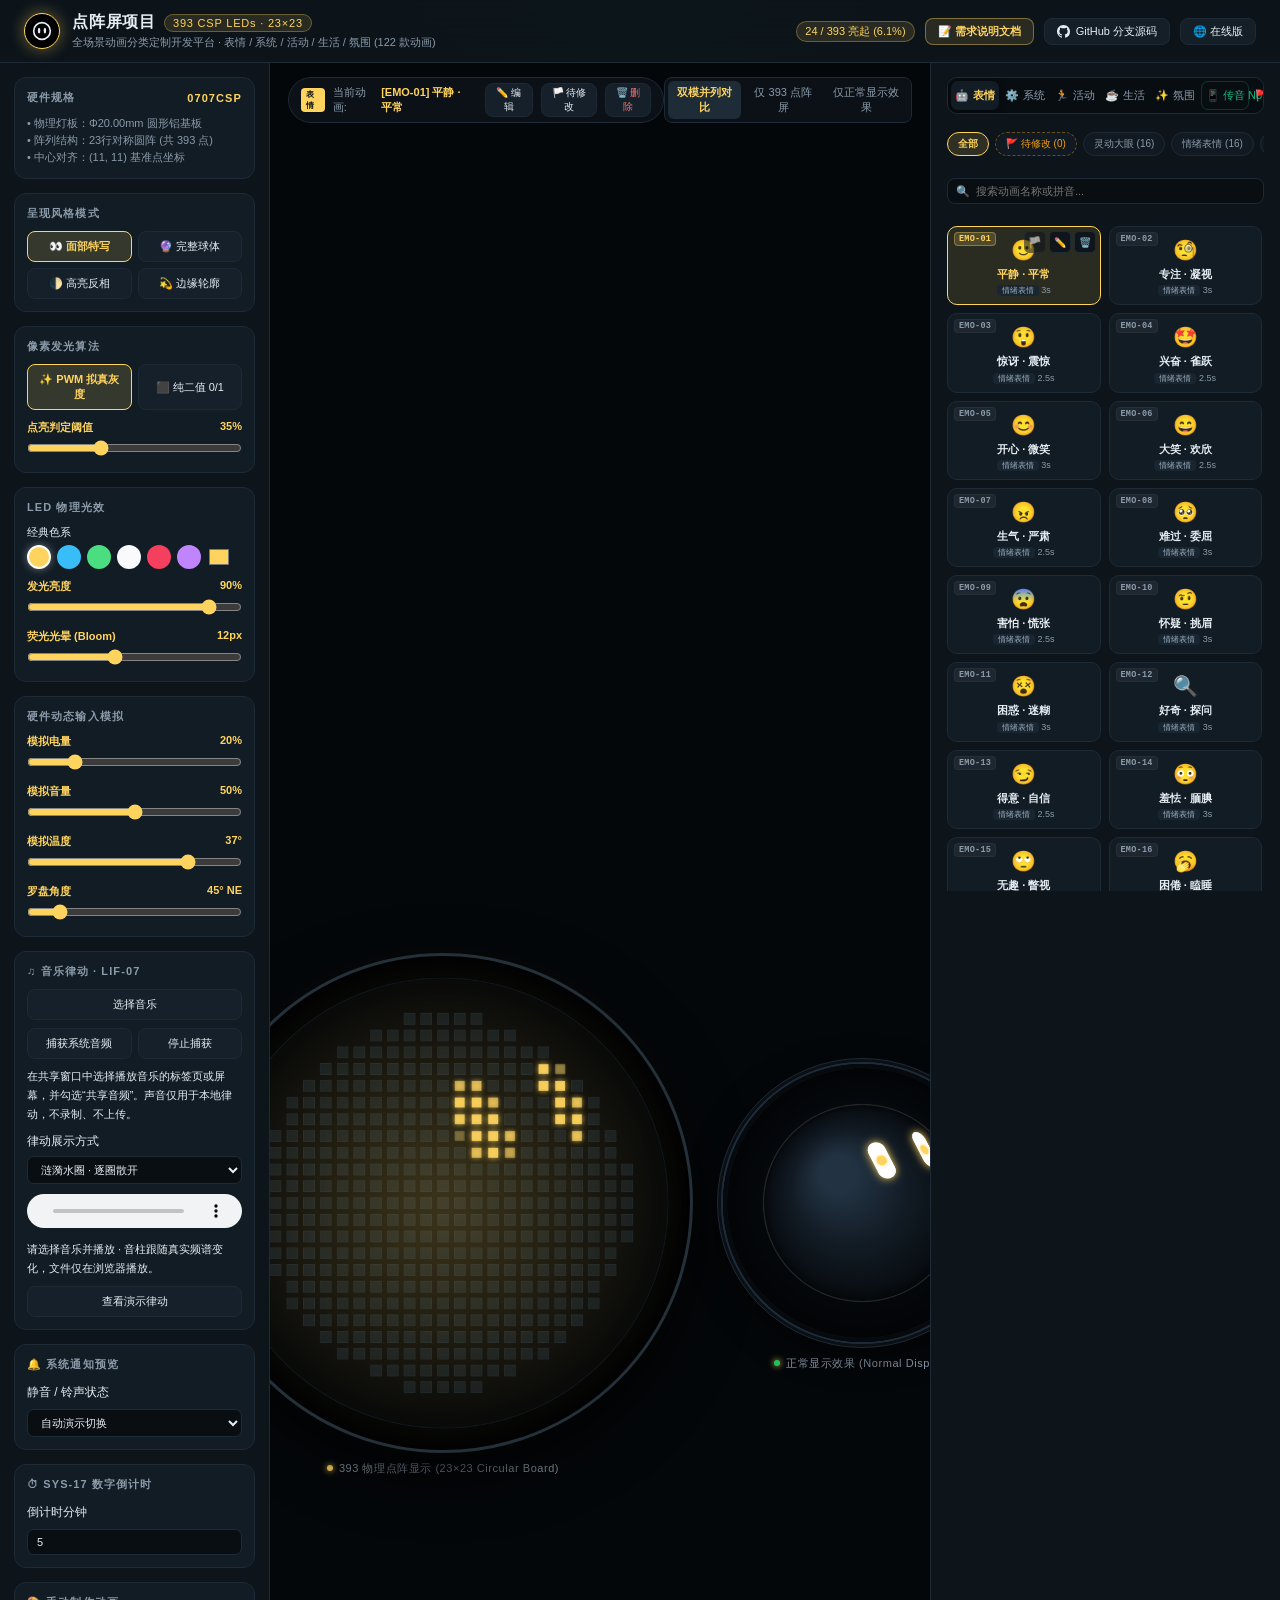
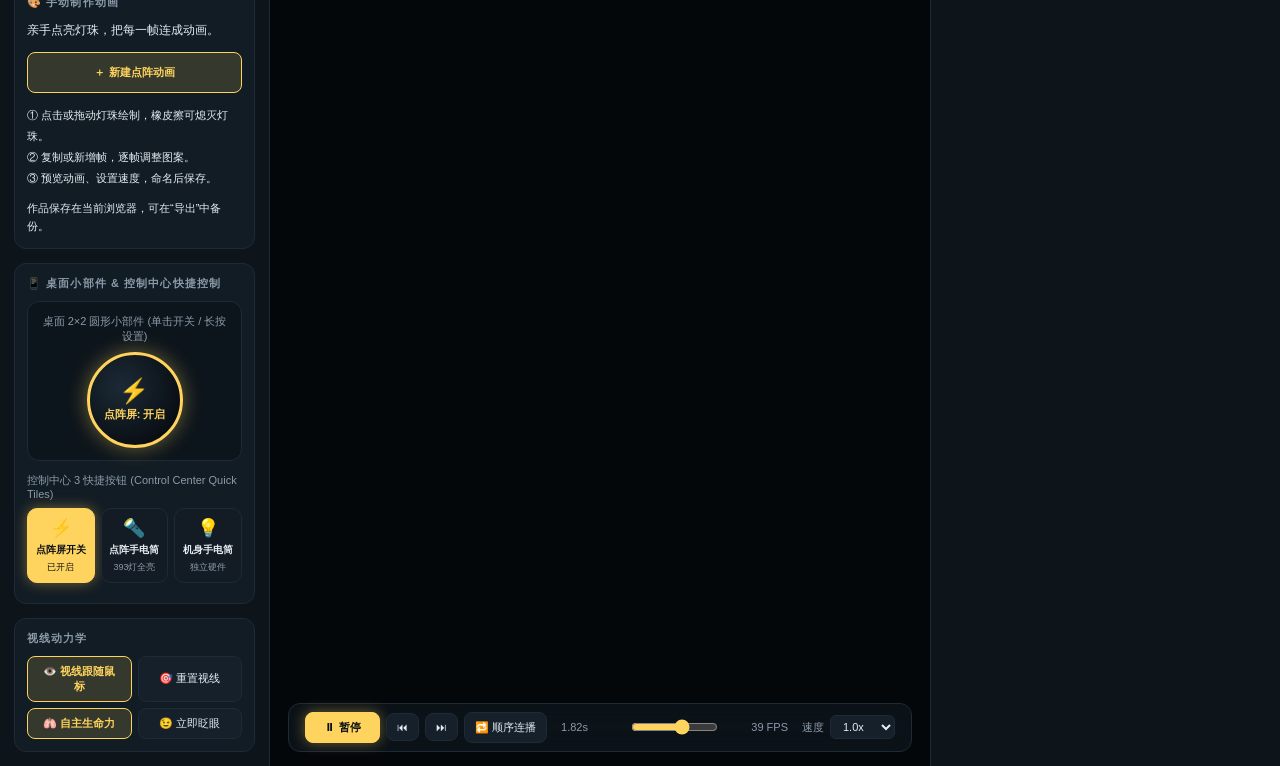
==== AI表情/index.htm @ 013b3f23 "feat: 系统分类新增 #121 (SYS-19) 滚动标语 · Rugone (平滑横向循环滚动·双模排版展示·上下科技感微光轨道边框)" ====
<!DOCTYPE html>
<html lang="zh-CN">
<head>
  <meta charset="utf-8">
  <meta name="viewport" content="width=device-width, initial-scale=1.0">
  <meta http-equiv="Cache-Control" content="no-cache, no-store, must-revalidate">
  <meta http-equiv="Pragma" content="no-cache">
  <meta http-equiv="Expires" content="0">
  <title>点阵屏项目 · 393 物理点阵全场景动画定制平台</title>
  <style>
    :root {
      --bg: #070b0f;
      --panel: #0d141a;
      --panel-border: #1e2a35;
      --card-bg: #121c24;
      --card-hover: #192733;
      --accent: #ffd45e;
      --accent-glow: rgba(255, 212, 94, 0.4);
      --text: #e6edf3;
      --muted: #8b9baa;
      --dim: #485764;
      --led-off: #131b22;
      --led-border: #1e2832;
    }

    * { box-sizing: border-box; margin: 0; padding: 0; }

    body {
      font-family: -apple-system, BlinkMacSystemFont, "Segoe UI", Roboto, "PingFang SC", "Microsoft YaHei", sans-serif;
      background: radial-gradient(circle at 50% -10%, #15222c 0%, var(--bg) 65%);
      color: var(--text);
      min-height: 100vh;
      overflow-x: hidden;
      display: flex;
      flex-direction: column;
    }

    /* 顶部导航 */
    header {
      display: flex;
      align-items: center;
      justify-content: space-between;
      padding: 12px 24px;
      border-bottom: 1px solid var(--panel-border);
      background: rgba(13, 20, 26, 0.9);
      backdrop-filter: blur(14px);
      z-index: 10;
    }

    .brand {
      display: flex;
      align-items: center;
      gap: 12px;
    }

    .logo-badge {
      width: 36px;
      height: 36px;
      border-radius: 50%;
      background: #000;
      border: 1px solid var(--accent);
      display: grid;
      place-items: center;
      box-shadow: 0 0 16px var(--accent-glow);
    }
    .logo-badge svg { width: 20px; height: 20px; fill: var(--accent); }

    .brand-title h1 {
      font-size: 16px;
      font-weight: 700;
      letter-spacing: 0.05em;
      display: flex;
      align-items: center;
      gap: 8px;
    }

    .brand-title p {
      font-size: 11px;
      color: var(--muted);
      margin-top: 2px;
    }

    .badge-pill {
      font-size: 11px;
      padding: 2px 8px;
      border-radius: 999px;
      background: rgba(255, 212, 94, 0.12);
      border: 1px solid rgba(255, 212, 94, 0.3);
      color: var(--accent);
      font-weight: 500;
    }

    .top-actions {
      display: flex;
      align-items: center;
      gap: 10px;
    }

    .repo-link {
      display: flex;
      align-items: center;
      gap: 6px;
      padding: 5px 12px;
      background: #141f28;
      border: 1px solid var(--panel-border);
      border-radius: 8px;
      color: var(--text);
      font-size: 11px;
      text-decoration: none;
      transition: all 0.2s;
    }
    .repo-link:hover {
      background: #1e2c38;
      border-color: var(--accent);
    }

    /* 主工作区 */
    .workspace {
      display: grid;
      grid-template-columns: 290px 1fr 390px;
      flex: 1;
      height: calc(100vh - 61px);
      overflow: hidden;
    }

    @media (max-width: 1280px) {
      .workspace { grid-template-columns: 270px 1fr 350px; }
    }
    @media (max-width: 1024px) {
      .workspace { grid-template-columns: 1fr; height: auto; overflow-y: auto; }
    }

    /* 侧边栏通用 */
    .sidebar {
      background: var(--panel);
      border-right: 1px solid var(--panel-border);
      overflow-y: auto;
      padding: 14px;
      display: flex;
      flex-direction: column;
      gap: 14px;
    }
    .sidebar.right {
      border-right: none;
      border-left: 1px solid var(--panel-border);
      padding: 14px 16px;
    }

    .panel-section {
      background: var(--card-bg);
      border: 1px solid var(--panel-border);
      border-radius: 12px;
      padding: 12px;
    }

    .section-title {
      font-size: 11px;
      font-weight: 700;
      color: var(--muted);
      text-transform: uppercase;
      letter-spacing: 0.1em;
      margin-bottom: 10px;
      display: flex;
      align-items: center;
      justify-content: space-between;
    }

    .control-row { margin-bottom: 10px; }
    .control-row:last-child { margin-bottom: 0; }

    .control-label {
      display: flex;
      justify-content: space-between;
      font-size: 11px;
      color: var(--text);
      margin-bottom: 5px;
    }
    .control-label span { color: var(--accent); font-weight: 600; }

    .range-input {
      width: 100%;
      accent-color: var(--accent);
      cursor: pointer;
    }

    .btn-group {
      display: grid;
      grid-template-columns: 1fr 1fr;
      gap: 6px;
    }

    .btn {
      padding: 7px 10px;
      border-radius: 8px;
      border: 1px solid var(--panel-border);
      background: #15202a;
      color: var(--text);
      font-size: 11px;
      cursor: pointer;
      transition: all 0.15s ease;
      display: inline-flex;
      align-items: center;
      justify-content: center;
      gap: 5px;
    }
    .btn:hover { background: #1e2c38; border-color: #3b5062; }
    .btn.active {
      background: rgba(255, 212, 94, 0.15);
      border-color: var(--accent);
      color: var(--accent);
      font-weight: 600;
    }
    .btn.primary {
      background: var(--accent);
      border-color: var(--accent);
      color: #0b1116;
      font-weight: 700;
      box-shadow: 0 0 14px var(--accent-glow);
    }

    /* 调色板 */
    .color-swatches {
      display: flex;
      gap: 6px;
      margin-top: 4px;
      flex-wrap: wrap;
    }
    .swatch {
      width: 24px;
      height: 24px;
      border-radius: 50%;
      cursor: pointer;
      border: 2px solid transparent;
      transition: transform 0.15s;
    }
    .swatch:hover { transform: scale(1.15); }
    .swatch.active { border-color: #fff; box-shadow: 0 0 8px rgba(255,255,255,0.4); }

    /* 中央舞台 */
    .stage-container {
      display: flex;
      flex-direction: column;
      position: relative;
      background: #04070a;
      overflow: hidden;
      align-items: center;
      justify-content: center;
      padding: 14px;
    }

    .stage-top-info {
      position: absolute;
      top: 14px;
      left: 18px;
      right: 18px;
      display: flex;
      align-items: center;
      justify-content: space-between;
      z-index: 5;
      pointer-events: none;
    }

    .info-tag {
      pointer-events: auto;
      display: flex;
      align-items: center;
      gap: 8px;
      background: rgba(13, 20, 26, 0.88);
      border: 1px solid var(--panel-border);
      padding: 5px 12px;
      border-radius: 999px;
      font-size: 11px;
      backdrop-filter: blur(10px);
    }
    .info-tag b { color: var(--accent); }

    .view-modes {
      pointer-events: auto;
      display: flex;
      gap: 4px;
      background: rgba(13, 20, 26, 0.88);
      border: 1px solid var(--panel-border);
      padding: 3px;
      border-radius: 8px;
      backdrop-filter: blur(10px);
    }
    .view-btn {
      padding: 4px 8px;
      border-radius: 6px;
      border: none;
      background: transparent;
      color: var(--muted);
      font-size: 11px;
      cursor: pointer;
      transition: all 0.15s;
    }
    .view-btn.active { background: #1e2c38; color: var(--accent); font-weight: 600; }

    /* 画布与展示框 */
    .displays-wrapper {
      display: flex;
      align-items: center;
      justify-content: center;
      gap: 24px;
      width: 100%;
      height: calc(100% - 85px);
      transition: all 0.3s ease;
    }

    .display-card {
      display: flex;
      flex-direction: column;
      align-items: center;
      position: relative;
    }

    .display-label {
      font-size: 11px;
      color: var(--muted);
      margin-top: 8px;
      letter-spacing: 0.05em;
      display: flex;
      align-items: center;
      gap: 6px;
    }
    .display-label span {
      width: 6px;
      height: 6px;
      border-radius: 50%;
      background: var(--accent);
      display: inline-block;
      box-shadow: 0 0 6px var(--accent);
    }

    .matrix-frame {
      position: relative;
      width: min(500px, 40vw);
      aspect-ratio: 1;
      border-radius: 50%;
      background: #020304;
      border: 3px solid #23303a;
      box-shadow: 0 20px 60px rgba(0,0,0,0.9), inset 0 0 40px #000;
      display: grid;
      place-items: center;
      cursor: crosshair;
      user-select: none;
    }
    .matrix-halo {
      position: absolute;
      inset: -12px;
      border-radius: 50%;
      background: radial-gradient(circle, var(--accent-glow) 0%, transparent 68%);
      filter: blur(20px);
      pointer-events: none;
      opacity: 0.6;
      transition: opacity 0.3s;
    }

    #matrixCanvas { width: 94%; height: 94%; border-radius: 50%; display: block; }

    .vector-frame {
      width: min(290px, 25vw);
      aspect-ratio: 1;
      border-radius: 50%;
      background: #0a0f14;
      border: 1px solid var(--panel-border);
      box-shadow: 0 10px 30px rgba(0,0,0,0.6);
      display: flex;
      align-items: center;
      justify-content: center;
      position: relative;
      overflow: hidden;
    }
    #normalCanvas { width: 100%; height: 100%; border-radius: 50%; display: block; }
    #vectorContainer svg { width: 85%; height: 85%; display: block; overflow: visible; }

    /* 桌面小部件与控制中心快捷模块模拟 */
    .widget-preview-box {
      background: #0d151c;
      border: 1px solid var(--panel-border);
      border-radius: 12px;
      padding: 12px;
      margin-bottom: 12px;
      text-align: center;
    }
    .widget-label {
      font-size: 11px;
      color: var(--muted);
      margin-bottom: 8px;
      font-weight: 500;
    }
    .widget-2x2-circle {
      width: 96px;
      height: 96px;
      border-radius: 50%;
      margin: 0 auto;
      background: radial-gradient(circle at 35% 35%, #1c2a36 0%, #090e13 75%);
      border: 3px solid #2d4052;
      box-shadow: 0 8px 24px rgba(0,0,0,0.6);
      display: flex;
      flex-direction: column;
      align-items: center;
      justify-content: center;
      cursor: pointer;
      user-select: none;
      transition: all 0.25s cubic-bezier(0.4, 0, 0.2, 1);
      position: relative;
    }
    .widget-2x2-circle.active {
      border-color: var(--accent);
      box-shadow: 0 0 20px var(--accent-glow);
    }
    .widget-2x2-circle:active {
      transform: scale(0.95);
    }
    .widget-inner-ring {
      display: flex;
      flex-direction: column;
      align-items: center;
      gap: 2px;
    }
    .widget-icon { font-size: 24px; transition: transform 0.2s; }
    .widget-status { font-size: 11px; font-weight: 700; color: var(--accent); }

    /* 控制中心快捷按钮 */
    .cc-tiles-grid {
      display: grid;
      grid-template-columns: repeat(3, 1fr);
      gap: 6px;
      margin-bottom: 8px;
    }
    .cc-tile {
      background: #131c24;
      border: 1px solid var(--panel-border);
      border-radius: 10px;
      padding: 8px 4px;
      display: flex;
      flex-direction: column;
      align-items: center;
      justify-content: center;
      cursor: pointer;
      transition: all 0.2s;
      color: var(--text);
      gap: 4px;
      user-select: none;
    }
    .cc-tile:hover {
      background: #1a2732;
    }
    .cc-tile.active {
      background: var(--accent);
      color: #0b1116;
      border-color: var(--accent);
      box-shadow: 0 0 14px var(--accent-glow);
    }
    .cc-tile.active .cc-name, .cc-tile.active .cc-sub {
      color: #0b1116 !important;
    }
    .cc-tile .cc-icon { font-size: 18px; }
    .cc-tile .cc-name { font-size: 10px; font-weight: 700; }
    .cc-tile .cc-sub { font-size: 9px; color: var(--muted); }

    .phone-flash-indicator {
      border-radius: 8px;
      padding: 8px;
      font-size: 11px;
      text-align: center;
      margin-top: 6px;
      line-height: 1.4;
    }

    /* 底部播放条 */
    .stage-bottom-bar {
      position: absolute;
      bottom: 14px;
      left: 18px;
      right: 18px;
      display: flex;
      align-items: center;
      justify-content: space-between;
      gap: 14px;
      background: rgba(13, 20, 26, 0.9);
      border: 1px solid var(--panel-border);
      padding: 8px 16px;
      border-radius: 12px;
      backdrop-filter: blur(12px);
      z-index: 5;
    }

    .playback-ctrls { display: flex; align-items: center; gap: 6px; }

    .scrubber-wrap {
      flex: 1;
      display: flex;
      align-items: center;
      gap: 10px;
    }
    .time-badge {
      font-size: 11px;
      font-variant-numeric: tabular-nums;
      color: var(--muted);
      min-width: 60px;
    }

    /* 右侧：主分类选项卡 */
    .main-tabs-nav {
      display: flex;
      background: #080d12;
      border-radius: 10px;
      padding: 3px;
      border: 1px solid var(--panel-border);
      gap: 2px;
      overflow-x: auto;
    }
    .main-tab-btn {
      flex: 1;
      min-width: 48px;
      text-align: center;
      padding: 6px 4px;
      font-size: 11px;
      border-radius: 7px;
      border: none;
      background: transparent;
      color: var(--muted);
      cursor: pointer;
      transition: all 0.15s;
      white-space: nowrap;
    }
    .main-tab-btn.active {
      background: var(--card-bg);
      color: var(--accent);
      font-weight: 600;
      box-shadow: 0 2px 8px rgba(0,0,0,0.4);
    }

    /* 二级子分类筛选胶囊条 */
    .subcat-pills-bar {
      display: flex;
      gap: 6px;
      overflow-x: auto;
      padding: 4px 0 8px;
      scrollbar-width: none;
    }
    .subcat-pills-bar::-webkit-scrollbar { display: none; }

    .subcat-pill {
      padding: 4px 10px;
      border-radius: 999px;
      background: #111a22;
      border: 1px solid var(--panel-border);
      color: var(--muted);
      font-size: 10px;
      cursor: pointer;
      white-space: nowrap;
      transition: all 0.15s;
    }
    .subcat-pill:hover { border-color: #3d5264; color: var(--text); }
    .subcat-pill.active {
      background: rgba(255, 212, 94, 0.14);
      border-color: var(--accent);
      color: var(--accent);
      font-weight: 600;
    }

    /* 搜索框 */
    .search-input-wrap {
      position: relative;
      margin-bottom: 8px;
    }
    .search-input {
      width: 100%;
      background: #090e13;
      border: 1px solid var(--panel-border);
      border-radius: 8px;
      padding: 6px 10px 6px 28px;
      color: var(--text);
      font-size: 11px;
      outline: none;
    }
    .search-input:focus { border-color: var(--accent); }
    .search-icon {
      position: absolute;
      left: 9px;
      top: 50%;
      transform: translateY(-50%);
      font-size: 11px;
      color: var(--muted);
    }

    /* 动画卡片网格 */
    .animations-grid {
      display: grid;
      grid-template-columns: 1fr 1fr;
      gap: 8px;
      max-height: calc(100vh - 235px);
      overflow-y: auto;
      padding-right: 2px;
    }

    .anim-card {
      background: var(--card-bg);
      border: 1px solid var(--panel-border);
      border-radius: 10px;
      padding: 10px 8px 8px;
      cursor: pointer;
      display: flex;
      flex-direction: column;
      align-items: center;
      gap: 4px;
      transition: all 0.15s;
      text-align: center;
      position: relative;
    }
    .anim-card-no {
      position: absolute;
      top: 5px;
      left: 6px;
      font-size: 8.5px;
      font-weight: 700;
      color: var(--muted);
      font-family: ui-monospace, SFMono-Regular, monospace;
      padding: 1px 4px;
      background: rgba(255, 255, 255, 0.05);
      border-radius: 4px;
      letter-spacing: 0.03em;
      border: 1px solid rgba(255, 255, 255, 0.04);
    }
    .anim-card.active .anim-card-no {
      color: var(--accent);
      background: rgba(255, 212, 94, 0.18);
      border-color: rgba(255, 212, 94, 0.35);
    }
    .anim-card:hover {
      background: var(--card-hover);
      border-color: #3b5062;
      transform: translateY(-1px);
    }
    .anim-card.active {
      background: rgba(255, 212, 94, 0.12);
      border-color: var(--accent);
    }
    .anim-card-icon {
      font-size: 20px;
      height: 26px;
      display: grid;
      place-items: center;
    }
    .anim-card-name {
      font-size: 11px;
      font-weight: 600;
      color: var(--text);
      line-height: 1.3;
    }
    .anim-card.active .anim-card-name { color: var(--accent); }
    .anim-card-sub {
      font-size: 9px;
      color: var(--muted);
    }
    /* 传音 Infinix Note 60 Pro 专属视觉标签与按钮样式 */
    .main-tab-btn[data-cat="infinix"] {
      color: #10b981;
      border: 1px solid rgba(16, 185, 129, 0.25);
      border-radius: 7px;
    }
    .main-tab-btn[data-cat="infinix"].active {
      background: linear-gradient(135deg, #10b981, #059669);
      color: #ffffff;
      border-color: #10b981;
      box-shadow: 0 2px 10px rgba(16, 185, 129, 0.4);
    }
    .infinix-tag {
      background: rgba(16, 185, 129, 0.14) !important;
      color: #10b981 !important;
      border: 1px solid rgba(16, 185, 129, 0.3) !important;
      font-weight: 500;
    }
    .priority-badge {
      display: inline-block;
      font-size: 8.5px;
      font-weight: 700;
      padding: 0.5px 4px;
      border-radius: 3px;
      margin-left: 3px;
      vertical-align: middle;
      line-height: 1.2;
    }
    .priority-p0 { background: #ef4444; color: #fff; }
    .priority-p1 { background: #f97316; color: #fff; }
    .priority-p2 { background: #eab308; color: #000; }
    .priority-p3 { background: #3b82f6; color: #fff; }
    .priority-p4 { background: #10b981; color: #fff; }
    .priority-p5 { background: #8b5cf6; color: #fff; }
    .priority-p6 { background: #64748b; color: #fff; }

    .anim-tag {
      font-size: 8px;
      padding: 1px 5px;
      border-radius: 4px;
      background: #192530;
      color: #9cb0bf;
    }

    /* 代码输出框 */
    .code-preview {
      background: #080c10;
      border: 1px solid var(--panel-border);
      border-radius: 8px;
      padding: 8px 10px;
      font-family: ui-monospace, SFMono-Regular, Menlo, Monaco, Consolas, monospace;
      font-size: 10px;
      color: #9cdcfe;
      line-height: 1.45;
      max-height: 160px;
      overflow-y: auto;
      white-space: pre-wrap;
      word-break: break-all;
      margin-top: 6px;
      user-select: all;
    }

    /* 悬浮提示框 (Toast) */
    .toast {
      position: fixed;
      bottom: 75px;
      left: 50%;
      transform: translateX(-50%) translateY(20px);
      background: #192733;
      border: 1px solid var(--accent);
      color: var(--accent);
      padding: 7px 16px;
      border-radius: 999px;
      font-size: 11px;
      font-weight: 500;
      box-shadow: 0 10px 25px rgba(0,0,0,0.6);
      opacity: 0;
      pointer-events: none;
      transition: all 0.25s cubic-bezier(0.16, 1, 0.3, 1);
      z-index: 100;
    }
    .toast.show {
      transform: translateX(-50%) translateY(0);
      opacity: 1;
    }

    /* 滚动条 */
    ::-webkit-scrollbar { width: 5px; height: 5px; }
    ::-webkit-scrollbar-track { background: transparent; }
    ::-webkit-scrollbar-thumb { background: #23323e; border-radius: 3px; }
    ::-webkit-scrollbar-thumb:hover { background: #354a5c; }

    /* 动画管理操作条与卡片快捷按钮 */
    .anim-mgmt-bar {
      display: flex;
      gap: 6px;
      margin-bottom: 8px;
      flex-wrap: wrap;
    }
    .anim-mgmt-btn {
      flex: 1;
      min-width: 60px;
      padding: 5px 6px;
      font-size: 11px;
      font-weight: 600;
      border-radius: 7px;
      display: flex;
      align-items: center;
      justify-content: center;
      gap: 4px;
      cursor: pointer;
      white-space: nowrap;
      transition: all 0.15s;
    }

    .anim-card-actions {
      position: absolute;
      top: 4px;
      right: 4px;
      display: flex;
      gap: 3px;
      opacity: 0;
      transition: opacity 0.15s;
      z-index: 5;
    }
    .anim-card:hover .anim-card-actions,
    .anim-card.active .anim-card-actions,
    .anim-card.has-pending .anim-card-actions {
      opacity: 1;
    }
    .anim-card.has-pending {
      border-color: rgba(245, 158, 11, 0.45);
      background: linear-gradient(180deg, rgba(245, 158, 11, 0.05) 0%, var(--card-bg) 100%);
    }
    .anim-card.has-pending.active {
      border-color: #ffd45e;
      background: rgba(255, 212, 94, 0.14);
    }
    .anim-card-no .anim-pending-flag {
      background: rgba(245, 158, 11, 0.2);
      color: #f59e0b;
      padding: 0 3px;
      border-radius: 3px;
      font-size: 8px;
      font-weight: 700;
      margin-left: 2px;
      display: inline-block;
    }
    .anim-action-btn {
      width: 22px;
      height: 22px;
      border-radius: 5px;
      border: 1px solid var(--panel-border);
      background: rgba(13, 20, 26, 0.92);
      font-size: 10px;
      cursor: pointer;
      display: flex;
      align-items: center;
      justify-content: center;
      color: var(--text);
      transition: all 0.15s;
      padding: 0;
    }
    .anim-action-btn:hover {
      background: #1e2c38;
      border-color: var(--accent);
      transform: scale(1.1);
    }
    .anim-action-btn.pending {
      font-size: 11px;
    }
    .anim-action-btn.pending.active {
      background: rgba(245, 158, 11, 0.25);
      border-color: #f59e0b;
      color: #f59e0b;
    }
    .anim-action-btn.pending:not(.active) {
      opacity: 0.6;
    }
    .anim-action-btn.pending:not(.active):hover {
      opacity: 1;
      border-color: #f59e0b;
      background: rgba(245, 158, 11, 0.15);
    }
    .anim-action-btn.del:hover {
      background: rgba(239, 68, 68, 0.2);
      border-color: #ef4444;
      color: #ef4444;
    }
    .pending-count-badge {
      display: inline-block;
      background: #f59e0b;
      color: #0b1116;
      font-size: 9px;
      font-weight: 700;
      border-radius: 999px;
      padding: 0 5px;
      min-width: 14px;
      line-height: 14px;
      height: 14px;
      text-align: center;
      margin-left: 3px;
      vertical-align: middle;
    }
    .subcat-pill.pending-pill {
      color: #f59e0b;
      border: 1px dashed rgba(245, 158, 11, 0.4);
    }
    .subcat-pill.pending-pill.active {
      background: rgba(245, 158, 11, 0.22);
      border-color: #f59e0b;
      color: #ffd45e;
      font-weight: 600;
    }

    /* 动画编辑器模态框 */
    .modal-backdrop {
      position: fixed;
      inset: 0;
      background: rgba(3, 6, 9, 0.86);
      backdrop-filter: blur(10px);
      z-index: 1000;
      display: flex;
      align-items: center;
      justify-content: center;
      padding: 20px;
    }
    .modal-dialog {
      background: #0d151c;
      border: 1px solid #1f2f3d;
      border-radius: 16px;
      box-shadow: 0 25px 70px rgba(0,0,0,0.85);
      width: min(940px, 96vw);
      max-height: 92vh;
      display: flex;
      flex-direction: column;
      overflow: hidden;
      animation: modalPopIn 0.2s cubic-bezier(0.16, 1, 0.3, 1);
    }
    @keyframes modalPopIn {
      from { opacity: 0; transform: scale(0.96) translateY(12px); }
      to { opacity: 1; transform: scale(1) translateY(0); }
    }
    .modal-header {
      padding: 12px 20px;
      display: flex;
      align-items: center;
      justify-content: space-between;
      border-bottom: 1px solid var(--panel-border);
      background: #080d12;
    }
    .modal-title {
      font-size: 15px;
      font-weight: 700;
      color: var(--text);
      display: flex;
      align-items: center;
      gap: 8px;
    }
    .modal-close-btn {
      background: transparent;
      border: none;
      color: var(--muted);
      font-size: 18px;
      cursor: pointer;
      padding: 4px 8px;
      border-radius: 6px;
      transition: all 0.15s;
    }
    .modal-close-btn:hover { background: #1a2530; color: #fff; }
    .modal-body {
      padding: 16px 20px;
      display: grid;
      grid-template-columns: 460px 1fr;
      gap: 20px;
      overflow-y: auto;
    }
    @media (max-width: 860px) {
      .modal-body { grid-template-columns: 1fr; }
    }
    .modal-footer {
      padding: 12px 20px;
      border-top: 1px solid var(--panel-border);
      display: flex;
      justify-content: flex-end;
      gap: 10px;
      background: #080d12;
    }

    /* 编辑器左列：画板与时间轴 */
    .editor-left-pane {
      display: flex;
      flex-direction: column;
      gap: 10px;
      align-items: center;
    }
    .editor-pane-header {
      display: flex;
      justify-content: space-between;
      align-items: center;
      width: 100%;
      font-size: 11px;
      color: var(--muted);
    }
    .editor-lit-badge {
      background: rgba(255, 212, 94, 0.15);
      color: var(--accent);
      padding: 2px 8px;
      border-radius: 999px;
      font-weight: 700;
      font-size: 10px;
    }
    .editor-tools-bar {
      display: flex;
      gap: 6px;
      width: 100%;
      flex-wrap: wrap;
    }
    .editor-tool-btn {
      padding: 5px 9px;
      border-radius: 6px;
      border: 1px solid var(--panel-border);
      background: #111a22;
      color: var(--text);
      font-size: 11px;
      cursor: pointer;
      display: flex;
      align-items: center;
      gap: 4px;
      transition: all 0.15s;
    }
    .editor-tool-btn:hover { background: #1a2734; border-color: #3b5062; }
    .editor-tool-btn.active {
      background: rgba(255, 212, 94, 0.15);
      border-color: var(--accent);
      color: var(--accent);
      font-weight: 600;
    }
    .editor-tool-btn.primary {
      background: #1e3a5f;
      border-color: #3b82f6;
      color: #93c5fd;
    }
    .editor-canvas-container {
      width: 440px;
      height: 440px;
      background: #04070a;
      border: 1px solid #1a2734;
      border-radius: 50%;
      display: flex;
      align-items: center;
      justify-content: center;
      box-shadow: inset 0 0 35px rgba(0,0,0,0.85);
      position: relative;
      user-select: none;
      touch-action: none;
    }
    #editorMatrixCanvas {
      width: 420px;
      height: 420px;
      border-radius: 50%;
      display: block;
      cursor: crosshair;
    }

    /* 时间轴与帧胶囊 */
    .editor-timeline-section {
      width: 100%;
      background: #090e13;
      border: 1px solid var(--panel-border);
      border-radius: 10px;
      padding: 8px 10px;
      display: flex;
      flex-direction: column;
      gap: 6px;
    }
    .timeline-header {
      display: flex;
      justify-content: space-between;
      align-items: center;
    }
    .editor-frames-strip {
      display: flex;
      gap: 4px;
      overflow-x: auto;
      padding: 4px 0;
      max-width: 440px;
    }
    .frame-pill {
      min-width: 26px;
      height: 24px;
      border-radius: 5px;
      border: 1px solid var(--panel-border);
      background: #131c24;
      color: var(--muted);
      font-size: 10px;
      font-weight: 600;
      display: flex;
      align-items: center;
      justify-content: center;
      cursor: pointer;
      flex-shrink: 0;
      transition: all 0.15s;
    }
    .frame-pill:hover { background: #1c2a36; color: var(--text); }
    .frame-pill.active {
      background: var(--accent);
      color: #0b1116;
      border-color: var(--accent);
      font-weight: 700;
    }

    /* 编辑器右列：参数表单 */
    .editor-right-pane {
      display: flex;
      flex-direction: column;
      gap: 12px;
    }
    .editor-section-title {
      font-size: 12px;
      font-weight: 700;
      color: var(--accent);
      display: flex;
      justify-content: space-between;
      align-items: center;
      margin-bottom: 2px;
    }
    .form-grid {
      display: grid;
      grid-template-columns: 1fr 1fr;
      gap: 10px;
    }
    .form-field {
      display: flex;
      flex-direction: column;
      gap: 4px;
    }
    .form-label {
      font-size: 10px;
      color: var(--muted);
      font-weight: 500;
    }
    .form-input, .form-select {
      background: #090e13;
      border: 1px solid var(--panel-border);
      border-radius: 7px;
      padding: 6px 9px;
      font-size: 11px;
      color: var(--text);
      outline: none;
    }
    .form-input:focus, .form-select:focus { border-color: var(--accent); }
    .emoji-quick-picker {
      display: flex;
      gap: 3px;
      align-items: center;
      flex-wrap: wrap;
    }
    .emoji-btn {
      background: #111a22;
      border: 1px solid var(--panel-border);
      border-radius: 5px;
      width: 24px;
      height: 24px;
      font-size: 12px;
      display: flex;
      align-items: center;
      justify-content: center;
      cursor: pointer;
      padding: 0;
      color: var(--text);
    }
    .emoji-btn:hover { background: #1a2734; border-color: var(--accent); }
    .editor-preview-card {
      background: #090e13;
      border: 1px solid var(--panel-border);
      border-radius: 10px;
      padding: 10px;
      display: flex;
      gap: 12px;
      align-items: center;
    }
    #editorMiniPreviewCanvas {
      width: 90px;
      height: 90px;
      border-radius: 50%;
      background: #04070a;
      border: 1px solid #1a2734;
      flex-shrink: 0;
    }

  </style>
</head>
<body>

  <!-- 顶部导航 -->
  <header>
    <div class="brand">
      <div class="logo-badge">
        <svg viewBox="0 0 24 24">
          <circle cx="12" cy="12" r="10" fill="none" stroke="currentColor" stroke-width="2"/>
          <ellipse cx="8.5" cy="11.5" rx="1.5" ry="3.5" fill="currentColor"/>
          <ellipse cx="15.5" cy="11.5" rx="1.5" ry="3.5" fill="currentColor"/>
        </svg>
      </div>
      <div class="brand-title">
        <h1>点阵屏项目 <span class="badge-pill">393 CSP LEDs · 23×23</span></h1>
        <p>全场景动画分类定制开发平台 · 表情 / 系统 / 活动 / 生活 / 氛围 (106 款动画)</p>
      </div>
    </div>
    <div class="top-actions">
      <span class="badge-pill" id="litCountBadge">0 / 393 亮起 (0%)</span>
      <a class="repo-link" href="docs.html" target="_blank" style="background:rgba(255,212,94,0.12);border-color:rgba(255,212,94,0.4);color:var(--accent);font-weight:600">
        📝 需求说明文档
      </a>
      <a class="repo-link" href="https://github.com/nancity11521-ai/dot-matrix-project" target="_blank" rel="noopener">
        <svg width="13" height="13" viewBox="0 0 16 16" fill="currentColor"><path d="M8 0C3.58 0 0 3.58 0 8c0 3.54 2.29 6.53 5.47 7.59.4.07.55-.17.55-.38 0-.19-.01-.82-.01-1.49-2.01.37-2.53-.49-2.69-.94-.09-.23-.48-.94-.82-1.13-.28-.15-.68-.52-.01-.53.63-.01 1.08.58 1.23.82.72 1.21 1.87.87 2.33.66.07-.52.28-.87.51-1.07-1.78-.2-3.64-.89-3.64-3.95 0-.87.31-1.59.82-2.15-.08-.2-.36-1.02.08-2.12 0 0 .67-.21 2.2.82.64-.18 1.32-.27 2-.27.68 0 1.36.09 2 .27 1.53-1.04 2.2-.82 2.2-.82.44 1.1.16 1.92.08 2.12.51.56.82 1.27.82 2.15 0 3.07-1.87 3.75-3.65 3.95.29.25.54.73.54 1.48 0 1.07-.01 1.93-.01 2.2 0 .21.15.46.55.38A8.013 8.013 0 0016 8c0-4.42-3.58-8-8-8z"/></svg>
        GitHub 分支源码
      </a>
      <a class="repo-link" href="https://nancity11521-ai.github.io/bloub-393-matrix/" target="_blank" rel="noopener">
        🌐 在线版
      </a>
    </div>
  </header>

  <!-- 工作区 -->
  <div class="workspace">

    <!-- 左侧：参数与渲染控制 -->
    <aside class="sidebar">
      <!-- 硬件参数 -->
      <div class="panel-section">
        <div class="section-title">
          <span>硬件规格</span>
          <span style="color:var(--accent)">0707CSP</span>
        </div>
        <div style="font-size:11px;color:var(--muted);line-height:1.55">
          • 物理灯板：Φ20.00mm 圆形铝基板<br>
          • 阵列结构：23行对称圆阵 (共 393 点)<br>
          • 中心对齐：(11, 11) 基准点坐标
        </div>
      </div>

      <!-- 呈现模式 -->
      <div class="panel-section">
        <div class="section-title">呈现风格模式</div>
        <div class="btn-group" style="margin-bottom:6px">
          <button class="btn active" id="modeFaceBtn" onclick="setRenderMode('face')">👀 面部特写</button>
          <button class="btn" id="modeBlobBtn" onclick="setRenderMode('blob')">🔮 完整球体</button>
        </div>
        <div class="btn-group">
          <button class="btn" id="modeInvertBtn" onclick="setRenderMode('invert')">🌓 高亮反相</button>
          <button class="btn" id="modeContourBtn" onclick="setRenderMode('contour')">💫 边缘轮廓</button>
        </div>
      </div>

      <!-- 点阵算法 -->
      <div class="panel-section">
        <div class="section-title">像素发光算法</div>
        <div class="btn-group" style="margin-bottom:10px">
          <button class="btn active" id="algoPwmBtn" onclick="setAlgo('pwm')">✨ PWM 拟真灰度</button>
          <button class="btn" id="algoBinaryBtn" onclick="setAlgo('binary')">⬛ 纯二值 0/1</button>
        </div>
        <div class="control-row">
          <div class="control-label">
            <span>点亮判定阈值</span>
            <span id="thresholdVal">35%</span>
          </div>
          <input type="range" class="range-input" id="thresholdSlider" min="5" max="95" value="35" oninput="onThresholdChange(this.value)">
        </div>
      </div>

      <!-- 发光与色彩 -->
      <div class="panel-section">
        <div class="section-title">LED 物理光效</div>
        <div class="control-row">
          <label class="control-label">经典色系</label>
          <div class="color-swatches" id="swatchesContainer">
            <div class="swatch active" style="background:#ffd45e" title="暖阳麦金 (Nothing)" onclick="setColor('#ffd45e', this)"></div>
            <div class="swatch" style="background:#38bdf8" title="赛博冰蓝" onclick="setColor('#38bdf8', this)"></div>
            <div class="swatch" style="background:#4ade80" title="极客荧光绿" onclick="setColor('#4ade80', this)"></div>
            <div class="swatch" style="background:#f8fafc" title="极简冷白 6500K" onclick="setColor('#f8fafc', this)"></div>
            <div class="swatch" style="background:#f43f5e" title="暗夜炽红" onclick="setColor('#f43f5e', this)"></div>
            <div class="swatch" style="background:#c084fc" title="幻彩紫罗兰" onclick="setColor('#c084fc', this)"></div>
            <input type="color" id="customColorPicker" value="#ffd45e" style="width:24px;height:24px;border-radius:50%;border:none;cursor:pointer;background:none" oninput="setColor(this.value, null)">
          </div>
        </div>
        <div class="control-row">
          <div class="control-label">
            <span>发光亮度</span>
            <span id="brightVal">90%</span>
          </div>
          <input type="range" class="range-input" min="20" max="100" value="90" oninput="onBrightChange(this.value)">
        </div>
        <div class="control-row">
          <div class="control-label">
            <span>荧光光晕 (Bloom)</span>
            <span id="glowVal">12px</span>
          </div>
          <input type="range" class="range-input" min="0" max="30" value="12" oninput="onGlowChange(this.value)">
        </div>
      </div>

      <!-- 硬件模拟参数 -->
      <div class="panel-section">
        <div class="section-title">硬件动态输入模拟</div>
        <div class="control-row">
          <div class="control-label"><span>模拟电量</span><span id="simBatteryVal">20%</span></div>
          <input type="range" class="range-input" min="0" max="100" value="20" oninput="onSimBattery(this.value)">
        </div>
        <div class="control-row">
          <div class="control-label"><span>模拟音量</span><span id="simVolumeVal">50%</span></div>
          <input type="range" class="range-input" min="0" max="100" value="50" oninput="onSimVolume(this.value)">
        </div>
        <div class="control-row">
          <div class="control-label"><span>模拟温度</span><span id="simTempVal">37°</span></div>
          <input type="range" class="range-input" min="-40" max="60" value="37" oninput="onSimTemp(this.value)">
        </div>
        <div class="control-row">
          <div class="control-label"><span>罗盘角度</span><span id="simCompassVal">45° NE</span></div>
          <input type="range" class="range-input" min="0" max="359" value="45" oninput="onSimCompass(this.value)">
        </div>
      </div>

      <div class="panel-section">
        <div class="section-title">♫ 音乐律动 · LIF-07</div>
        <label class="btn" style="display:block;text-align:center;cursor:pointer">选择音乐
          <input id="musicFileInput" type="file" accept="audio/*" onchange="loadRhythmMusic(this)" style="display:none">
        </label>
        <div class="btn-group" style="margin-top:8px">
          <button class="btn" id="captureAudioBtn" onclick="startSystemAudioCapture()">捕获系统音频</button>
          <button class="btn" id="stopCaptureAudioBtn" onclick="stopSystemAudioCapture()" disabled>停止捕获</button>
        </div>
        <div style="font-size:11px;line-height:1.7;color:var(--text-muted);margin-top:8px">在共享窗口中选择播放音乐的标签页或屏幕，并勾选“共享音频”。声音仅用于本地律动，不录制、不上传。</div>
        <label for="rhythmStyle" style="display:block;font-size:12px;margin-top:10px">律动展示方式</label>
        <select id="rhythmStyle" class="form-select" style="width:100%;margin-top:6px" onchange="selectRhythmStyle(this.value)">
          <option value="ripples">涟漪水圈 · 逐圈散开</option>
          <option value="flowers">天女散花 · 音乐花点</option>
          <option value="beatRing">音乐脉冲光环 · 视频参考</option>
          <option value="piano">音符流 · 横条律动</option>
          <option value="voice">通话声波 · 紧凑律动</option>
          <option value="bars">01 · 对称音柱</option>
          <option value="radial">02 · 放射声环</option>
          <option value="pulse">03 · 中心脉冲</option>
          <option value="ribbon">04 · 流动频谱</option>
        </select>
        <audio id="rhythmAudio" controls style="width:100%;height:34px;margin-top:10px" onplay="resumeRhythmAudio()"></audio>
        <div id="rhythmStatus" style="font-size:11px;line-height:1.7;color:var(--text-muted);margin-top:8px" aria-live="polite">请选择音乐并播放 · 音柱跟随真实频谱变化，文件仅在浏览器播放。</div>
        <button class="btn" style="width:100%;margin-top:8px" onclick="showRhythmDemo()">查看演示律动</button>
      </div>

      <div class="panel-section">
        <div class="section-title">🔔 系统通知预览</div>
        <label for="ringerMode" style="font-size:12px">静音 / 铃声状态</label>
        <select class="form-select" id="ringerMode" style="width:100%;margin-top:8px" onchange="setRingerPreview(this.value)">
          <option value="auto">自动演示切换</option><option value="silent">静音</option><option value="ring">铃声</option>
        </select>
      </div>

      <div class="panel-section">
        <div class="section-title">⏱ SYS-17 数字倒计时</div>
        <label for="countdownMinutes" style="font-size:12px">倒计时分钟</label>
        <input id="countdownMinutes" type="number" class="form-input" min="1" max="99" value="5" onchange="setCountdownMinutes(this.value)" style="width:100%;margin-top:8px">
      </div>

      <div class="panel-section" id="manualAnimationSection">
        <div class="section-title">🎨 手动制作动画</div>
        <p style="font-size:12px;line-height:1.7;color:var(--text-muted);margin:0 0 12px">亲手点亮灯珠，把每一帧连成动画。</p>
        <button class="btn active" id="createManualAnimationBtn" style="width:100%;padding:12px" onclick="openAnimationEditor()">＋ 新建点阵动画</button>
        <div style="font-size:11px;line-height:1.9;color:var(--text-muted);margin-top:12px">
          ① 点击或拖动灯珠绘制，橡皮擦可熄灭灯珠。<br>
          ② 复制或新增帧，逐帧调整图案。<br>
          ③ 预览动画、设置速度，命名后保存。
        </div>
        <div style="font-size:11px;line-height:1.7;color:var(--text-muted);margin-top:10px">作品保存在当前浏览器，可在“导出”中备份。</div>
      </div>

      <!-- 移动端桌面小部件 & 控制中心快捷交互模拟 (PRD v2.2.0) -->
      <div class="panel-section">
        <div class="section-title">📱 桌面小部件 & 控制中心快捷控制</div>
        
        <!-- 桌面 2x2 圆形小部件 -->
        <div class="widget-preview-box">
          <div class="widget-label">桌面 2×2 圆形小部件 (单击开关 / 长按设置)</div>
          <div class="widget-2x2-circle active" id="desktopWidgetBtn" onclick="toggleMatrixPower()" onmousedown="startWidgetLongPress()" onmouseup="cancelWidgetLongPress()" onmouseleave="cancelWidgetLongPress()" ontouchstart="startWidgetLongPress()" ontouchend="cancelWidgetLongPress()">
            <div class="widget-inner-ring">
              <div class="widget-icon" id="widgetPowerIcon">⚡</div>
              <div class="widget-status" id="widgetStatusText">点阵屏: 开启</div>
            </div>
          </div>
        </div>

        <!-- 控制中心 3 个快捷按钮 -->
        <div class="control-center-preview">
          <div class="widget-label">控制中心 3 快捷按钮 (Control Center Quick Tiles)</div>
          <div class="cc-tiles-grid">
            <!-- 按钮 1: 点阵屏开关 -->
            <button class="cc-tile active" id="ccMatrixPowerBtn" onclick="toggleMatrixPower()">
              <div class="cc-icon">⚡</div>
              <div class="cc-name">点阵屏开关</div>
              <div class="cc-sub" id="ccPowerSub">已开启</div>
            </button>
            
            <!-- 按钮 2: 点阵屏手电筒 -->
            <button class="cc-tile" id="ccMatrixTorchBtn" onclick="toggleMatrixTorch()">
              <div class="cc-icon">🔦</div>
              <div class="cc-name">点阵手电筒</div>
              <div class="cc-sub" id="ccTorchSub">393灯全亮</div>
            </button>

            <!-- 按钮 3: 系统机身手电筒 -->
            <button class="cc-tile" id="ccPhoneTorchBtn" onclick="togglePhoneTorch()">
              <div class="cc-icon" id="ccPhoneTorchIcon">💡</div>
              <div class="cc-name">机身手电筒</div>
              <div class="cc-sub" id="ccPhoneTorchSub">独立硬件</div>
            </button>
          </div>

          <!-- 机身闪光灯模拟指示条 -->
          <div class="phone-flash-indicator" id="phoneFlashIndicator" style="display:none;background:rgba(239,68,68,0.15);border:1px dashed #ef4444;color:#fca5a5">
            💡 <b>机身后置物理闪光灯：点亮中</b>（点阵屏完全不受干扰）
          </div>
          <div class="phone-flash-indicator" id="matrixTorchNotice" style="display:none;background:rgba(34,197,94,0.15);border:1px dashed #22c55e;color:#86efac">
            🔦 <b>点阵手电筒已开启：393灯全亮</b>（手电筒图标亮起，机身物理闪光灯保持不亮）
          </div>
        </div>
      </div>

      <!-- 视线与生命力 -->
      <div class="panel-section">
        <div class="section-title">视线动力学</div>
        <div class="btn-group" style="margin-bottom:6px">
          <button class="btn active" id="gazeToggleBtn" onclick="toggleGaze()">👁️ 视线跟随鼠标</button>
          <button class="btn" onclick="resetGaze()">🎯 重置视线</button>
        </div>
        <div class="btn-group">
          <button class="btn active" id="lifeToggleBtn" onclick="toggleLife()">🫁 自主生命力</button>
          <button class="btn" onclick="triggerBlink()">😉 立即眨眼</button>
        </div>
      </div>
    </aside>

    <!-- 中央：393点阵与矢量视窗 -->
    <main class="stage-container" id="stageContainer">
      <div class="stage-top-info">
        <div class="info-tag">
          <span id="categoryBadge" class="anim-tag" style="background:var(--accent);color:#0b1116;font-weight:700">表情</span>
          <span style="color:var(--muted)">当前动画:</span>
          <b id="statusCurrentName">平静 · NEUTRAL</b>
          <button class="btn" style="padding:2px 8px;font-size:10px;margin-left:6px" onclick="openAnimationEditor(state.currentAnim.id)" title="编辑当前动画">✏️ 编辑</button>
          <button class="btn" id="stagePendingBtn" style="padding:2px 8px;font-size:10px" onclick="togglePendingModify(state.currentAnim.id)" title="标记/取消待修改项">🏳️ 待修改</button>
          <button class="btn" style="padding:2px 7px;font-size:10px;color:#f87171" onclick="confirmDeleteAnimation(state.currentAnim.id)" title="删除当前动画">🗑️ 删除</button>
        </div>
        <div class="view-modes">
          <button class="view-btn active" id="viewDualBtn" onclick="setViewMode('dual')">双模并列对比</button>
          <button class="view-btn" id="viewMatrixBtn" onclick="setViewMode('matrix')">仅 393 点阵屏</button>
          <button class="view-btn" id="viewVectorBtn" onclick="setViewMode('vector')">仅正常显示效果</button>
        </div>
      </div>

      <div class="displays-wrapper" id="displaysWrapper">
        <!-- 393物理点阵屏 -->
        <div class="display-card" id="matrixCard">
          <div class="matrix-frame" id="matrixFrame">
            <div class="matrix-halo" id="matrixHalo"></div>
            <canvas id="matrixCanvas" width="760" height="760"></canvas>
          </div>
          <div class="display-label">
            <span></span> 393 物理点阵显示 (23×23 Circular Board)
          </div>
        </div>

        <!-- 正常连续显示效果对比 -->
        <div class="display-card" id="vectorCard">
          <div class="vector-frame" id="vectorFrame">
            <canvas id="normalCanvas" width="600" height="600"></canvas>
          </div>
          <div class="display-label">
            <span style="background:#22c55e"></span> 正常显示效果 (Normal Display)
          </div>
        </div>
      </div>

      <!-- 底部播放条 -->
      <div class="stage-bottom-bar">
        <div class="playback-ctrls">
          <button class="btn primary" id="playBtn" onclick="togglePlay()" style="width:75px">⏸ 暂停</button>
          <button class="btn" onclick="stepFrame(-1)">⏮</button>
          <button class="btn" onclick="stepFrame(1)">⏭</button>
          <button class="btn" id="loopSeqBtn" onclick="togglePlaySequence()">🔁 顺序连播</button>
        </div>

        <div class="scrubber-wrap">
          <span class="time-badge" id="timeBadge">0.00s</span>
          <input type="range" class="range-input" id="timeScrubber" min="0" max="24" step="0.05" value="0" oninput="onScrub(this.value)">
          <span class="time-badge" style="text-align:right" id="fpsBadge">60 FPS</span>
        </div>

        <div style="display:flex;align-items:center;gap:6px">
          <label style="font-size:11px;color:var(--muted)">速度</label>
          <select id="speedSelect" style="background:#15202a;color:var(--text);border:1px solid var(--panel-border);padding:4px 8px;border-radius:6px;font-size:11px" onchange="onSpeedChange(this.value)">
            <option value="0.25">0.25x</option>
            <option value="0.5">0.5x</option>
            <option value="1" selected>1.0x</option>
            <option value="1.5">1.5x</option>
            <option value="2">2.0x</option>
          </select>
        </div>
      </div>
    </main>

    <!-- 右侧：全分类动画选择器与代码导出 -->
    <aside class="sidebar right">
      <!-- 一级分类导航 -->
      <div class="main-tabs-nav">
        <button class="main-tab-btn active" data-cat="emotion" onclick="selectMainCategory('emotion')">🤖 表情</button>
        <button class="main-tab-btn" data-cat="system" onclick="selectMainCategory('system')">⚙️ 系统</button>
        <button class="main-tab-btn" data-cat="activity" onclick="selectMainCategory('activity')">🏃 活动</button>
        <button class="main-tab-btn" data-cat="life" onclick="selectMainCategory('life')">☕ 生活</button>
        <button class="main-tab-btn" data-cat="ambience" onclick="selectMainCategory('ambience')">✨ 氛围</button>
        <button class="main-tab-btn" data-cat="infinix" onclick="selectMainCategory('infinix')">📱 传音 Note 60 Pro</button>
        <button class="main-tab-btn" data-cat="pending" id="mainTabPendingBtn" onclick="selectMainCategory('pending')" style="color:#f59e0b">🚩 待修改 <span class="pending-count-badge" id="pendingCountBadge">0</span></button>
        <button class="main-tab-btn" data-cat="export" onclick="selectMainCategory('export')">💾 导出</button>
      </div>

      <!-- 二级子分类筛选胶囊条 -->
      <div class="subcat-pills-bar" id="subcatPillsBar">
        <!-- 动态生成二级子分类 -->
      </div>

      <!-- 待修改同步管理工具条 (在「待修改」分类下自动激活) -->
      <div id="pendingSyncBar" style="display:none;align-items:center;justify-content:space-between;gap:6px;padding:8px 10px;margin-bottom:8px;background:rgba(245,158,11,0.08);border:1px solid rgba(245,158,11,0.25);border-radius:10px;font-size:11px;flex-wrap:wrap">
        <div style="display:flex;align-items:center;gap:5px;color:#f59e0b;font-weight:600">
          <span>🌐 线上实时同步已生效</span>
          <span style="font-size:10px;color:var(--text);font-weight:normal">(已标记 <b id="pendingSyncBarCount" style="color:#f59e0b">0</b> 项 · 刷新永不丢失)</span>
        </div>
        <div style="display:flex;gap:4px;flex-wrap:wrap">
          <button class="btn" style="padding:2px 7px;font-size:10px;border-color:rgba(245,158,11,0.4)" onclick="copyPendingShareLink()" title="复制带当前待改标记的分享链接">🔗 分享链接</button>
          <button class="btn" style="padding:2px 7px;font-size:10px;border-color:rgba(245,158,11,0.4)" onclick="copyPendingCodeConfig()" title="复制可提交到代码的待改清单数组">📋 导出配置</button>
          <button class="btn" style="padding:2px 7px;font-size:10px" onclick="resetPendingToDefaults()" title="恢复线上默认待修改项">🔄 恢复线上默认</button>
          <button class="btn" style="padding:2px 7px;font-size:10px;color:var(--dim)" onclick="clearAllPending()" title="清空全部待修改标记">🗑️ 清空</button>
        </div>
      </div>

      <!-- 传音 Infinix Note 60 Pro 专属系列专属提示栏 -->
      <div id="infinixInfoBar" style="display:none;align-items:center;justify-content:space-between;gap:8px;padding:8px 12px;margin-bottom:8px;background:rgba(16,185,129,0.08);border:1px solid rgba(16,185,129,0.3);border-radius:10px;font-size:11px;flex-wrap:wrap">
        <div style="display:flex;align-items:center;gap:6px;color:#10b981;font-weight:600">
          <span>📱 传音 Infinix Note 60 Pro (5G) Active Matrix 原厂动态效果套件</span>
          <span style="font-size:10px;color:var(--text);font-weight:normal">(GR1003 · 393白光圆屏 · 严格对齐 P0~P6 硬件显示调度)</span>
        </div>
        <div style="display:flex;gap:6px;align-items:center">
          <a href="docs.html" target="_blank" class="btn" style="padding:2px 8px;font-size:10px;text-decoration:none;border-color:rgba(16,185,129,0.4);color:#10b981">📖 需求文档</a>
          <a href="https://nancity11521-ai.github.io/dot-matrix-light-effects/" target="_blank" class="btn" style="padding:2px 8px;font-size:10px;text-decoration:none;border-color:rgba(16,185,129,0.4);color:#10b981">📱 手机设置页原型</a>
        </div>
      </div>

      <!-- 搜索框 -->
      <div class="search-input-wrap" id="searchWrap">
        <span class="search-icon">🔍</span>
        <input type="text" class="search-input" id="searchInput" placeholder="搜索动画名称或拼音..." oninput="onSearchInput(this.value)">
      </div>

      <!-- 动画卡片网格 -->
      <div class="animations-grid" id="animationsGrid">
        <!-- 动态渲染卡片 -->
      </div>

      <!-- 代码导出专区面板 (当点击“导出”时显示) -->
      <div id="exportSectionPanel" style="display:none">
        <div class="panel-section" style="margin-bottom:12px;background:rgba(245,158,11,0.06);border:1px dashed rgba(245,158,11,0.3)">
          <div class="section-title">
            <span style="color:#f59e0b">🚩 待修改清单线上配置 (DEFAULT_PENDING_IDS)</span>
            <button class="btn" style="padding:2px 7px;font-size:10px" onclick="copyPendingCodeConfig()">📋 复制配置</button>
          </div>
          <p style="font-size:10px;color:var(--muted)">
            当前所有标记待修改动画的编号与 ID 数组，支持直接复制更新至工程代码，确保全端部署开箱即见。
          </p>
          <div class="code-preview" id="codePendingBox" style="max-height:100px">正在读取...</div>
        </div>

        <div class="panel-section" style="margin-bottom:12px">
          <div class="section-title">
            <span>50 字节 C 语言位图数组</span>
            <button class="btn" style="padding:2px 7px;font-size:10px" onclick="copyBitmaskCode()">📋 复制</button>
          </div>
          <p style="font-size:10px;color:var(--muted)">
            将 393 颗灯压缩为 50 字节 (8点/字节)，适合 ESP32/STM32 内部 Flash 极小开销存储。
          </p>
          <div class="code-preview" id="codeBitmaskBox">正在计算...</div>
        </div>

        <div class="panel-section" style="margin-bottom:12px">
          <div class="section-title">
            <span>23 行独立 uint32_t 行掩码</span>
            <button class="btn" style="padding:2px 7px;font-size:10px" onclick="copyRowsCode()">📋 复制</button>
          </div>
          <p style="font-size:10px;color:var(--muted)">
            适合逐行动态刷新电路或 Shift-Register / WS2812 驱动架构。
          </p>
          <div class="code-preview" id="codeRowsBox">正在计算...</div>
        </div>

        <div class="panel-section">
          <div class="section-title">批量序列导出</div>
          <div class="btn-group">
            <button class="btn" onclick="exportAnimJson()">💾 导出动画 JSON</button>
            <button class="btn" onclick="captureFramePng()">📸 保存高清 PNG</button>
          </div>
        </div>
      </div>
    </aside>

  </div>

  <div class="toast" id="toast">已成功复制到剪贴板！</div>

  <script>
    /* ==========================================================================
       393 点阵几何定义
       ========================================================================== */
    const MATRIX_ROWS = [5, 9, 13, 15, 17, 19, 19, 21, 21, 23, 23, 23, 23, 23, 21, 21, 19, 19, 17, 15, 13, 9, 5];
    const TOTAL_LEDS = 393;

    function build393Points() {
      const pts = [];
      MATRIX_ROWS.forEach((m, r) => {
        const startC = (23 - m) / 2;
        for (let i = 0; i < m; i++) {
          const c = startC + i;
          pts.push({
            x: (c - 11) / 11.5,
            y: (r - 11) / 11.5,
            r,
            c,
            gridId: r * 23 + c,
            idx: pts.length
          });
        }
      });
      return pts;
    }
    const PHYSICAL_POINTS = build393Points();

    /* ==========================================================================
       数学与基础工具
       ========================================================================== */
    const TAU = Math.PI * 2;
    const clamp = (v, lo = 0, hi = 1) => (v < lo ? lo : v > hi ? hi : v);
    const lerp = (a, b, t) => a + (b - a) * t;
    const r2 = (v) => Math.round(v * 100) / 100;

    function loopNoise(t, period, seed = 0) {
      const p = (t / period) * TAU;
      return (
        0.55 * Math.sin(p + seed) +
        0.3 * Math.sin(2 * p + seed * 1.7 + 1.1) +
        0.15 * Math.sin(3 * p + seed * 2.3 + 2.4)
      );
    }

    function createRng(seed) {
      let a = seed >>> 0;
      return () => {
        a = (a + 0x6d2b79f5) >>> 0;
        let t = Math.imul(a ^ (a >>> 15), 1 | a);
        t = (t + Math.imul(t ^ (t >>> 7), 61 | t)) ^ t;
        return ((t ^ (t >>> 14)) >>> 0) / 4294967296;
      };
    }

    /* 辅助矢量旋转与环 */
    const ring = (x, y, r, t = 0.08) => Math.abs(Math.hypot(x, y) - r) < t;
    const rot = (x, y, a) => ({ x: x * Math.cos(a) - y * Math.sin(a), y: x * Math.sin(a) + y * Math.cos(a) });
    const heart = (x, y, s = 0.75) => {
      x /= s; y /= s;
      return Math.pow(x * x + y * y - 0.43, 3) - x * x * y * y * y <= 0;
    };

    /* 硬件模拟动态参数 */
    let batteryLevel = 20, volumeLevel = 50, temperatureLevel = 37, compassBearing = 45, selectedDate = '2026-07-01';

    let countdownMinutes = 5;
    function setCountdownMinutes(value) {
      countdownMinutes = Math.max(1, Math.min(99, Math.round(Number(value) || 5)));
      document.getElementById('countdownMinutes').value = countdownMinutes;
      const anim = ALL_ANIMATIONS.find(a => a.id === 'SAND');
      if (anim && !anim.customFrames) anim.frames = (countdownMinutes * 60 + 1) * 12;
      if (state.currentAnim.id === 'SAND') state.time = 0;
    }
    function countdownDisplay(frame, opt = {}) {
      const total = opt.countdownSeconds ?? 300;
      const remaining = Math.max(0, total - Math.floor(frame / 12));
      return { minutes: String(Math.floor(remaining / 60)).padStart(2, '0'),
        seconds: String(remaining % 60).padStart(2, '0'), blink: frame % 12 < 6 };
    }
    let volumeDemo = true;
    let ringerMode = 'auto';
    function setRingerPreview(mode) {
      ringerMode = mode;
      selectAnimation(ALL_ANIMATIONS.find(a => a.id === 'RINGER_MODE'));
      state.playing = true;
      document.getElementById('playBtn').textContent = '⏸ 暂停';
    }
    function isSilentPreview(frame, opt) {
      return opt.ringerMode === 'silent' || (opt.ringerMode !== 'ring' && frame % 48 >= 24);
    }

    const rhythm = { context: null, analyser: null, data: null, url: null, demo: false, style: 'ripples' };
    const systemRhythm = { stream: null, context: null, analyser: null, data: null, pending: false };
    function stopSystemAudioCapture(notify = true) {
      const stream = systemRhythm.stream;
      systemRhythm.stream = null;
      if (stream) stream.getTracks().forEach(track => track.stop());
      if (systemRhythm.context) systemRhythm.context.close().catch(() => {});
      systemRhythm.context = systemRhythm.analyser = systemRhythm.data = null;
      document.getElementById('stopCaptureAudioBtn').disabled = true;
      if (notify) document.getElementById('rhythmStatus').textContent = '已停止捕获 · 可重新捕获或选择本地音乐';
    }
    async function startSystemAudioCapture() {
      const status = document.getElementById('rhythmStatus');
      if (systemRhythm.pending) return;
      if (!navigator.mediaDevices?.getDisplayMedia) {
        status.textContent = '当前浏览器不支持共享音频，请使用支持屏幕音频共享的浏览器，或选择本地音乐。';
        return;
      }
      const button = document.getElementById('captureAudioBtn');
      systemRhythm.pending = true;
      button.disabled = true;
      let stream;
      try {
        stream = await navigator.mediaDevices.getDisplayMedia({ video: true, audio: true, systemAudio: 'include' });
        const audioTracks = stream.getAudioTracks();
        if (!audioTracks.length) {
          stream.getTracks().forEach(track => track.stop());
          status.textContent = '没有捕获到音频。请重新选择播放音乐的标签页，并勾选“共享标签页音频”；系统声音支持取决于浏览器。';
          return;
        }
        stopSystemAudioCapture(false);
        systemRhythm.stream = stream;
        document.getElementById('rhythmAudio').pause();
        rhythm.demo = false;
        systemRhythm.context = new (window.AudioContext || window.webkitAudioContext)();
        systemRhythm.analyser = systemRhythm.context.createAnalyser();
        systemRhythm.analyser.fftSize = 2048;
        systemRhythm.analyser.smoothingTimeConstant = 0.3;
        systemRhythm.data = new Uint8Array(systemRhythm.analyser.frequencyBinCount);
        const source = systemRhythm.context.createMediaStreamSource(new MediaStream(audioTracks));
        source.connect(systemRhythm.analyser);
        const silent = systemRhythm.context.createGain();
        silent.gain.value = 0;
        systemRhythm.analyser.connect(silent).connect(systemRhythm.context.destination);
        stream.getTracks().forEach(track => track.addEventListener('ended', () => {
          if (systemRhythm.stream === stream) stopSystemAudioCapture();
        }));
        await systemRhythm.context.resume();
        selectRhythmStyle(rhythm.style);
        document.getElementById('stopCaptureAudioBtn').disabled = false;
        status.textContent = '正在捕获共享音频 · 音乐将实时驱动声波，点击“停止捕获”结束';
      } catch (error) {
        if (stream && systemRhythm.stream === stream) stopSystemAudioCapture(false);
        else if (stream) stream.getTracks().forEach(track => track.stop());
        status.textContent = error.name === 'NotAllowedError' ? '未开始捕获：共享被取消或未获授权。' : '捕获失败，请重新选择共享来源，或使用本地音乐。';
      } finally {
        systemRhythm.pending = false;
        button.disabled = false;
      }
    }

    function musicStorage(mode, value) {
      return new Promise((resolve, reject) => {
        const request = indexedDB.open('DOT_MATRIX_MUSIC_V1', 1);
        request.onupgradeneeded = () => request.result.createObjectStore('music');
        request.onerror = () => reject(request.error);
        request.onsuccess = () => {
          const db = request.result;
          const tx = db.transaction('music', mode);
          const store = tx.objectStore('music');
          const operation = mode === 'readwrite' ? store.put(value, 'last') : store.get('last');
          tx.oncomplete = () => { db.close(); resolve(operation.result); };
          tx.onerror = tx.onabort = () => { db.close(); reject(tx.error || new Error('音乐保存失败')); };
        };
      });
    }
    function ensureRhythmAudio() {
      if (rhythm.context) return;
      const audio = document.getElementById('rhythmAudio');
      rhythm.context = new (window.AudioContext || window.webkitAudioContext)();
      rhythm.analyser = rhythm.context.createAnalyser();
      rhythm.analyser.fftSize = 2048;
      rhythm.analyser.smoothingTimeConstant = 0.3;
      rhythm.data = new Uint8Array(rhythm.analyser.frequencyBinCount);
      rhythm.context.createMediaElementSource(audio).connect(rhythm.analyser);
      rhythm.analyser.connect(rhythm.context.destination);
    }
    async function resumeRhythmAudio() {
      try {
        stopSystemAudioCapture(false);
        rhythm.demo = false;
        ensureRhythmAudio();
        await rhythm.context.resume();
        selectRhythmStyle(rhythm.style);
      } catch (error) {
        document.getElementById('rhythmStatus').textContent = '音频初始化失败，请重新点击播放。';
      }
    }
    async function restoreRhythmMusic() {
      try {
        const saved = await musicStorage('readonly');
        if (!saved?.blob || rhythm.url) return;
        rhythm.url = URL.createObjectURL(saved.blob);
        document.getElementById('rhythmAudio').src = rhythm.url;
        document.getElementById('rhythmStatus').textContent = '已恢复音乐：' + saved.name + ' · 点击播放即可继续律动';
      } catch (error) {
        document.getElementById('rhythmStatus').textContent = '无法读取已存音乐，可重新选择音乐播放。';
      }
    }
    async function loadRhythmMusic(input) {
      const file = input.files[0];
      if (!file) return;
      stopSystemAudioCapture(false);
      const audio = document.getElementById('rhythmAudio');
      const status = document.getElementById('rhythmStatus');
      audio.pause();
      if (rhythm.url) URL.revokeObjectURL(rhythm.url);
      rhythm.url = URL.createObjectURL(file);
      audio.src = rhythm.url;
      rhythm.demo = false;
      // 文件保存在本机 IndexedDB，刷新后恢复，不依赖临时文件路径。
      const saved = musicStorage('readwrite', { blob: file, name: file.name }).then(() => true, () => false);
      let playing = true;
      try {
        ensureRhythmAudio();
        selectRhythmStyle(rhythm.style);
        await rhythm.context.resume();
        await audio.play();
      } catch (error) { playing = false; }
      const persisted = await saved;
      status.textContent = (persisted ? '已保存音乐：' : '音乐仅本次可用，浏览器保存失败：') + file.name
        + (playing ? ' · 刷新后无需重新选择' : ' · 点击播放继续');
      input.value = '';
    }
    if (document.readyState === 'loading') document.addEventListener('DOMContentLoaded', restoreRhythmMusic, { once: true });
    else restoreRhythmMusic();

    function showRhythmDemo() {
      stopSystemAudioCapture(false);
      document.getElementById('rhythmAudio').pause();
      rhythm.demo = true;
      document.getElementById('rhythmStatus').textContent = '演示律动 · 当前为模拟节奏';
      selectAnimation(ALL_ANIMATIONS.find(a => a.id === 'WAVE'));
      state.playing = true;
      document.getElementById('playBtn').textContent = '⏸ 暂停';
    }
    function rhythmLevels() {
      if (rhythm.demo) return null;
      const audio = document.getElementById('rhythmAudio');
      const input = systemRhythm.stream ? systemRhythm : rhythm;
      if (!input.analyser || (!systemRhythm.stream && (audio.paused || audio.ended))) return Array(9).fill(0);
      input.analyser.getByteFrequencyData(input.data);
      const binHz = input.context.sampleRate / input.analyser.fftSize;
      return Array.from({ length: 9 }, (_, i) => {
        const lo = Math.max(1, Math.floor(60 * Math.pow(200, i / 9) / binHz));
        const hi = Math.min(input.data.length, Math.max(lo + 1, Math.ceil(60 * Math.pow(200, (i + 1) / 9) / binHz)));
        let sum = 0;
        for (let j = lo; j < hi; j++) sum += input.data[j] * input.data[j];
        const vocalBand = i >= 2 && i <= 6;
        return Math.min(1, Math.pow(Math.max(0, Math.sqrt(sum / (hi - lo)) - (vocalBand ? 2 : 8)) / (vocalBand ? 125 : 145), vocalBand ? 0.65 : 0.75));
      });
    }
    function selectRhythmStyle(style) {
      rhythm.style = style;
      selectAnimation(ALL_ANIMATIONS.find(a => a.id === 'WAVE'));
      state.playing = true;
      document.getElementById('playBtn').textContent = '⏸ 暂停';
    }
    function floatingNotes(frame, opt) {
      const lanes = [0, 1, 2, 3, 4, 2, 1, 0, 3, 4, 2, 1];
      return lanes.flatMap((lane, i) => {
        const levels = opt.musicLevels;
        const strength = levels ? Math.max(levels[lane * 2], levels[Math.min(8, lane * 2 + 1)]) : 0.8;
        if (strength < 0.08) return [];
        const y = ((frame % 48) / 2 + i * 2.7) % 24 - 1;
        return [{ x: 3 + lane * 4, y, lane, strength }];
      });
    }

    function beatRingBrightness(frame, opt) {
      if (opt.musicLevels) {
        const energy = opt.musicLevels.reduce((sum, v) => sum + v * v, 0) / 9;
        const motion = opt.voiceLevels ? Math.max(...opt.voiceLevels) / 8 : Math.sqrt(energy);
        if (motion < 0.025 && energy < 0.001) return 0;
        return Math.min(1, Math.pow(motion, 1.25) * 1.65);
      }
      const position = frame % 48;
      const hits = [0, 12, 24, 30, 36];
      const elapsed = Math.min(...hits.map(hit => (position - hit + 48) % 48));
      return Math.exp(-elapsed / 3.2);
    }

    const flowerMotion = { bursts: [], previous: 0, lastHit: -1, lastAudible: -1, envelope: 0, lastTime: 0, seed: 0, pulse: 0, previousBands: Array(9).fill(0), beatTarget: 0, pendingAccent: 0, beatKick: 0, lastBeat: -1 };
    function updateFlowerBursts(levels) {
      const now = performance.now() / 1000;
      const dt = Math.min(0.05, Math.max(0.001, now - flowerMotion.lastTime));
      flowerMotion.lastTime = now;
      const vocalEnergy = levels ? Math.sqrt(levels.slice(2, 7).reduce((sum, v) => sum + v * v, 0) / 5) : 0;
      const vocalResponse = vocalEnergy > 0.006 ? Math.min(0.55, Math.sqrt(vocalEnergy) * 1.5) : 0;
      const energy = levels ? Math.max(...levels, vocalResponse) : 0;
      // 用频段上升沿识别拍点，避免持续响亮的音乐被当作恒定亮度。
      const flux = levels ? levels.reduce((sum, v, i) => sum + Math.max(0, v - flowerMotion.previousBands[i]), 0) / levels.length : 0;
      const bassRise = levels ? Math.max(0, (levels[0] + levels[1]) / 2 - (flowerMotion.previousBands[0] + flowerMotion.previousBands[1]) / 2) : 0;
      flowerMotion.previousBands = levels ? [...levels] : Array(9).fill(0);
      const accent = Math.min(1, flux * 7 + bassRise * 2.5);
      // 重拍立即推动所有现有花点，不必等下一簇发射。
      const strongBeat = accent > 0.55 && now - flowerMotion.lastBeat > 0.18;
      flowerMotion.beatKick *= Math.exp(-dt / 0.23);
      if (strongBeat) {
        flowerMotion.beatKick = Math.max(flowerMotion.beatKick, accent);
        flowerMotion.lastBeat = now;
      }
      // 拍点留存后缓升缓降，拉长亮灭；非线性强调强拍，弱拍保持柔和。
      flowerMotion.beatTarget = Math.max(flowerMotion.beatTarget * Math.exp(-dt / 0.32), Math.pow(accent, 1.4));
      const pulseRate = 1 - Math.exp(-dt / (flowerMotion.beatTarget > flowerMotion.pulse ? 0.065 : 0.24));
      flowerMotion.pulse += (flowerMotion.beatTarget - flowerMotion.pulse) * pulseRate;
      if (energy > 0.018) flowerMotion.lastAudible = now;
      const rate = 1 - Math.exp(-dt / (energy > flowerMotion.envelope ? 0.025 : 0.2));
      flowerMotion.envelope += (energy - flowerMotion.envelope) * rate;
      const amplitude = flowerMotion.envelope;
      // 轻音乐持续发射，强音乐加快；鼓点可提前触发下一簇，前后花点重叠衔接。
      const interval = 0.42 - Math.min(1, amplitude) * 0.12;
      flowerMotion.pendingAccent = Math.max(flowerMotion.pendingAccent * Math.exp(-dt / 0.25), accent);
      const onset = flowerMotion.pendingAccent > 0.2;
      const audible = now - flowerMotion.lastAudible < 0.22;
      if (audible && now - flowerMotion.lastHit >= (onset ? 0.22 : interval)) {
        const power = Math.min(1, Math.max(amplitude, energy) + (onset ? 0.18 : 0));
        // 每簇数量由拍点强度决定；持续背景音只发 1–2 点，不固定铺满。
        const count = onset ? 2 + Math.round(Math.pow(flowerMotion.pendingAccent, 1.8) * 14)
          : 1 + (vocalResponse > 0.08 ? 1 : 0) + (amplitude > 0.5 ? 1 : 0);
        flowerMotion.bursts.push({ born: now, power, count, seed: flowerMotion.seed++ });
        flowerMotion.pendingAccent = 0;
        flowerMotion.lastHit = now;
      }
      flowerMotion.previous = energy;
      flowerMotion.bursts = flowerMotion.bursts.filter(b => now - b.born < 1.15).slice(-4);
      return flowerMotion.bursts.map(b => ({ age: now - b.born, power: b.power, count: b.count, seed: b.seed }));
    }
    function flowerPixels(frame, opt) {
      const bursts = opt.musicLevels ? (opt.flowerBursts || []) : Array.from({ length: 5 }, (_, i) => ({
        age: ((frame + i * 9.6) % 48) / 24, power: [0.3, 0.9, 0.4, 1, 0.5][i], count: [2, 12, 3, 16, 2][i], seed: i
      })).filter(b => b.age < 1.15);
      const pixels = new Map();
      const put = (x, y, alpha) => {
        x = Math.round(x); y = Math.round(y);
        if (Math.hypot(x - 11, y - 11) > 9.8 || alpha < 0.04) return;
        const id = y * 23 + x;
        pixels.set(id, Math.max(pixels.get(id) || 0, alpha));
      };
      const pulse = opt.musicLevels ? (opt.flowerPulse || 0) : beatRingBrightness(frame, {});
      const kick = opt.musicLevels ? (opt.flowerKick || 0) : Math.pow(beatRingBrightness(frame, {}), 0.75);
      bursts.forEach(b => {
        // 弱拍仅少量花点，强拍成簇散开；密度由音乐能量和起音驱动。
        const count = b.count ?? (2 + Math.round(Math.pow(b.power, 1.2) * 6));
        for (let i = 0; i < count; i++) {
          const angle = i * Math.PI * 2 / count + b.seed * 0.73;
          const speed = 4 + ((i * 7) % 3) + b.power;
          const launch = (0.45 + b.power * 0.6) * (1 - Math.exp(-b.age / 0.055));
          const distance = (0.8 + b.age * speed + launch) * (1 + kick * 0.23) + pulse * 0.5;
          const fade = Math.pow(Math.max(0, 1 - b.age / 1.15), 0.75);
          const attack = Math.min(1, b.age / 0.085);
          const resting = attack * fade * (0.35 + b.power * 0.65) * (0.62 + Math.pow(pulse, 1.3) * 1.25);
          const accentLight = kick * 0.9 * Math.pow(fade, 0.4) * Math.min(1, b.age / 0.045);
          const alpha = Math.min(1, Math.max(resting, accentLight));
          const x = 11 + Math.cos(angle) * distance;
          const y = 11 + Math.sin(angle) * distance + b.age * b.age * 2;
          put(x, y, alpha);
          // 每个花点只保留一个灯珠，避免拖尾堆积成片。
        }
      });
      return pixels;
    }

    // 涟漪使用独立的生命周期，散花的发射、数量和亮灭参数保持不变。
    const rippleMotion = { waves: [], lastHit: -1, previous: [0,0,0], previousLevels: Array(9).fill(0), baseline: Array(9).fill(0), pending: null, envelope: 0, lastTime: 0, seed: 0 };
    function updateRippleWaves(levels) {
      const now = performance.now() / 1000;
      const dt = Math.min(0.05, Math.max(0.001, now - rippleMotion.lastTime));
      rippleMotion.lastTime = now;
      const bands = [0, 3, 6].map(start => Math.sqrt(levels.slice(start, start + 3).reduce((sum, v) => sum + v * v, 0) / 3));
      const rises = bands.map((v, i) => Math.max(0, v - rippleMotion.previous[i]));
      const accent = Math.min(1, Math.max(...rises) * 5);
      const energy = Math.max(...bands);
      const response = Math.min(1, Math.sqrt(energy) * 1.25);
      const rate = 1 - Math.exp(-dt / (response > rippleMotion.envelope ? 0.065 : 0.3));
      rippleMotion.envelope += (response - rippleMotion.envelope) * rate;
      // 人声起音、鼓点和音色变化均以频谱事件触发，不按固定时间生成。
      const oldEnergy = Math.max(...rippleMotion.previous);
      const flux = levels.reduce((sum, v, i) => sum + Math.max(0, v - rippleMotion.previousLevels[i]), 0) / 9;
      const vocal = Math.max(...levels.slice(2, 7));
      const vocalBase = Math.max(...rippleMotion.baseline.slice(2, 7));
      const vocalStart = vocal > 0.009 && vocal > vocalBase * 1.35 + 0.006 && flux > 0.001;
      const total = levels.reduce((sum, v) => sum + v, 0);
      const oldTotal = rippleMotion.previousLevels.reduce((sum, v) => sum + v, 0);
      const colorChange = total > 0.015 && oldTotal > 0.015
        ? levels.reduce((sum, v, i) => sum + Math.abs(v / total - rippleMotion.previousLevels[i] / oldTotal), 0) : 0;
      const start = energy > 0.008 && oldEnergy <= 0.008;
      const beat = accent > 0.16 && flux > 0.003;
      const changed = colorChange > 0.35 && energy > 0.012;
      if (start || vocalStart || beat || changed) {
        const band = bands.indexOf(Math.max(...bands));
        const strength = Math.min(1, Math.max(accent, colorChange * 0.6, vocalStart ? 0.25 : 0.15));
        if (!rippleMotion.pending || strength >= rippleMotion.pending.strength) rippleMotion.pending = { at: now, strength, band, power: energy };
      }
      if (rippleMotion.pending && now - rippleMotion.pending.at > 0.4) rippleMotion.pending = null;
      if (rippleMotion.pending && now - rippleMotion.lastHit >= 0.55 && rippleMotion.waves.length < 4) {
        const event = rippleMotion.pending;
        rippleMotion.waves.push({ radius: 0.5, power: Math.min(1, Math.sqrt(event.power) * 1.4),
          band: event.band, seed: rippleMotion.seed++, speed: 1.8 + event.band * 0.35, born: now, edgeAt: null });
        rippleMotion.lastHit = now;
        rippleMotion.pending = null;
      }
      rippleMotion.previousLevels = [...levels];
      rippleMotion.baseline = rippleMotion.baseline.map((v, i) => v + (levels[i] - v) * (1 - Math.exp(-dt / 0.25)));
      rippleMotion.previous = bands;
      rippleMotion.waves.forEach(w => {
        // 每一圈的扩散速度持续跟随音乐，而不是只在创建时取一个固定速度。
        const targetSpeed = 1.6 + w.band * 0.35 + rippleMotion.envelope * 1.35 + Math.min(1, bands[w.band] * 2) * 0.8 + accent * 0.6;
        w.speed += (targetSpeed - w.speed) * (1 - Math.exp(-dt / 0.16));
        if (w.edgeAt === null) {
          w.radius = Math.min(11, w.radius + w.speed * dt);
          if (w.radius >= 11) w.edgeAt = now;
        }
      });
      // 不因新圈到来而删掉未到边缘的旧圈。
      rippleMotion.waves = rippleMotion.waves.filter(w => w.edgeAt === null || now - w.edgeAt < 0.9);
      return rippleMotion.waves.map(w => ({ radius: w.radius, seed: w.seed, band: w.band,
        alpha: Math.min(1, (now - w.born) / 0.16) * (0.62 + w.power * 0.38)
          * (w.edgeAt === null ? 1 : Math.max(0, 1 - (now - w.edgeAt) / 0.9)) }));
    }
    function rippleWaves(frame, opt) {
      if (opt.musicLevels) return opt.rippleWaves || [];
      return Array.from({ length: 3 }, (_, i) => {
        const age = ((frame + i * 32) % 96) / 24;
        const power = [0.4,0.9,0.55,1,0.6][i];
        const travel = 3.4 - power * 0.7;
        return { radius: Math.min(11, 0.5 + age / travel * 10.5), seed: i, band: i % 3,
          alpha: Math.min(1, age / 0.16) * (0.62 + power * 0.38) * (age <= travel ? 1 : Math.max(0, 1 - (age - travel) / 0.9)) };
      });
    }
    function ripplePixels(frame, opt) {
      const pixels = new Map();
      const rows = [5,9,13,15,17,19,19,21,21,23,23,23,23,23,21,21,19,19,17,15,13,9,5];
      const waves = rippleWaves(frame, opt);
      const innerWaves = new Set([...waves].sort((a, b) => a.radius - b.radius).slice(0, 2));
      waves.forEach(wave => {
        const emphasis = innerWaves.has(wave) ? Math.max(0, Math.min(1, (6 - wave.radius) / 2)) : 0;
        for (let y = 0; y <= 22; y++) for (let x = 0; x <= 22; x++) {
          if (Math.abs(x - 11) > (rows[y] - 1) / 2) continue;
          const d = Math.hypot(x - 11, y - 11);
          // 分段缺口随每圈错开，留下不规则空格，保留水波轮廓。
          const angle = Math.atan2(y - 11, x - 11);
          const sector = Math.floor((angle + Math.PI) * 12 / Math.PI);
          const gap = (sector + (wave.seed || 0) * 5) % 7;
          const sparse = gap !== 1 && gap !== 2 && gap !== 4 && gap !== 5 && (x + y + (wave.seed || 0)) % 2 === 0;
          const innerArc = gap !== 1 && gap !== 4;
          const filled = sparse || (emphasis > 0.3 && innerArc && (emphasis > 0.7 || (x + y) % 2 === 0));
          if (filled && Math.abs(d - wave.radius) < 0.48 + emphasis * 0.08) {
            const id = y * 23 + x;
            pixels.set(id, Math.max(pixels.get(id) || 0, Math.min(1, wave.alpha * (1 + emphasis * 0.4))));
          }
        }
      });
      return pixels;
    }

    function rhythmPixels(frame, opt) {
      const heights = rhythmHeights(frame, opt);
      const points = new Set();
      const put = (x, y) => { x = Math.round(x); y = Math.round(y); if (Math.hypot(x - 11, y - 11) <= 10) points.add(y * 23 + x); };
      const style = opt.musicStyle || 'voice';
      if (style === 'ripples') {
        ripplePixels(frame, opt).forEach((alpha, id) => points.add(id));
      } else if (style === 'flowers') {
        flowerPixels(frame, opt).forEach((alpha, id) => points.add(id));
      } else if (style === 'beatRing') {
        if (beatRingBrightness(frame, opt) > 0.025) {
          for (let y = 5; y <= 19; y++) for (let x = 4; x <= 18; x++) {
            if (Math.abs(Math.hypot(x - 11, y - 12) - 6) < 0.65) put(x, y);
          }
          [2, 3, 4].forEach(y => put(11, y));
        }
      } else if (style === 'piano') {
        floatingNotes(frame, opt).forEach(note => {
          for (let dx = -1; dx <= 1; dx++) put(note.x + dx, note.y);
        });
      } else if (style === 'voice') {
        voiceHeights(frame, opt).forEach((value, i) => {
          const h = Math.round(value);
          for (let y = 11 - h; y <= 11 + h; y++) put(5 + i * 2, y);
        });
      } else if (style === 'radial') {
        for (let i = 0; i < 16; i++) {
          const a = i * Math.PI / 8 - Math.PI / 2;
          const h = heights[Math.floor(i * 9 / 16)];
          for (let r = 3; r <= 3 + h; r++) put(11 + Math.cos(a) * r, 11 + Math.sin(a) * r);
        }
      } else if (style === 'pulse') {
        const energy = heights.reduce((sum, h) => sum + h, 0) / 9;
        const radius = 2 + Math.round(energy);
        for (let y = 1; y <= 21; y++) for (let x = 1; x <= 21; x++) {
          const d = Math.hypot(x - 11, y - 11);
          if (Math.abs(d - radius) < 0.65 || (energy > 2 && Math.abs(d - Math.min(9, radius + 3)) < 0.5)) put(x, y);
        }
        put(11, 11);
      } else if (style === 'ribbon') {
        heights.forEach((h, i) => {
          const x = 3 + i * 2;
          for (let y = 17 - h * 2; y <= 17; y++) put(x, y);
          if (h) put(x, Math.max(2, 15 - h * 2));
        });
      } else {
        heights.forEach((h, i) => { for (let y = 11 - h; y <= 11 + h; y++) put(3 + i * 2, y); });
      }
      return points;
    }

    const voiceMotion = { values: Array(7).fill(0), lastTime: 0, bass: 0, kick: 0 };
    function liveVoiceMotion(levels) {
      const now = performance.now();
      const dt = Math.min(0.05, Math.max(0.001, (now - voiceMotion.lastTime) / 1000));
      voiceMotion.lastTime = now;
      const energy = Math.sqrt(levels.reduce((sum, v) => sum + v * v, 0) / levels.length);
      const bass = (levels[0] + levels[1] + levels[2]) / 3;
      voiceMotion.kick = Math.max(voiceMotion.kick * Math.exp(-dt / 0.12), Math.max(0, bass - voiceMotion.bass) * 3);
      voiceMotion.bass = bass;
      const weights = [0.55, 0.78, 0.94, 1, 0.94, 0.78, 0.55];
      const bands = [5, 2, 4, 0, 3, 1, 6];
      return weights.map((weight, i) => {
        const target = Math.min(1, levels[bands[i]] * 0.85 + energy * 0.3 + voiceMotion.kick * (i % 2 ? 0.35 : 0.6)) * weight * 8;
        const previous = voiceMotion.values[i];
        const rate = 1 - Math.exp(-dt / (target > previous ? 0.022 : 0.14));
        const value = previous + (target - previous) * rate;
        voiceMotion.values[i] = value < 0.06 ? 0 : value;
        return voiceMotion.values[i];
      });
    }
    function voiceHeights(frame, opt) {
      if (opt.voiceLevels) return opt.voiceLevels;
      if (opt.musicLevels) return [5, 2, 4, 0, 3, 1, 6].map((band, i) =>
        opt.musicLevels[band] * [0.55, 0.78, 0.94, 1, 0.94, 0.78, 0.55][i] * 8);
      // 演示用切分鼓点：快速抬升、拖尾回落，各柱错拍。
      const beat = ((frame % 48) / 2) % 24;
      return [0.55, 0.78, 0.94, 1, 0.94, 0.78, 0.55].map((weight, i) => {
        const phase = (beat + [0, 1.4, 0.6, 0, 2.2, 0.9, 2.8][i]) % 6;
        const hit = Math.exp(-phase / 1.5);
        const accent = beat < 12 ? 1 : 0.7;
        return (0.08 + hit * 0.92) * weight * 8 * accent;
      });
    }

    function rhythmHeights(frame, opt) {
      return Array.from({ length: 9 }, (_, i) => {
        const edge = Math.abs(i - 4);
        const amplitude = opt.musicLevels ? opt.musicLevels[i] :
          Math.pow(Math.max(0, Math.sin(frame * Math.PI / 12 + i * 1.7)), 2) * 0.75
          + Math.pow(Math.max(0, Math.sin(frame * Math.PI / 6)), 6) * 0.25;
        return Math.round(Math.max(0, Math.min(1, amplitude)) * (8 - Math.floor(edge / 2)));
      });
    }

    function refinedOptions() {
      const now = new Date();
      const musicLevels = rhythmLevels();
      return {
        date: selectedDate,
        countdownSeconds: countdownMinutes * 60,
        ringerMode,
        musicLevels,
        voiceLevels: musicLevels ? liveVoiceMotion(musicLevels) : null,
        musicStyle: rhythm.style,
        flowerBursts: musicLevels ? updateFlowerBursts(musicLevels) : null,
        flowerPulse: flowerMotion.pulse,
        flowerKick: flowerMotion.beatKick,
        rippleWaves: musicLevels ? updateRippleWaves(musicLevels) : null,
        battery: batteryLevel,
        temperature: temperatureLevel,
        volume: volumeLevel,
        volumeDemo,
        bearing: compassBearing,
        hour: now.getHours(),
        minute: now.getMinutes(),
        now: now
      };
    }

    /* 引入 106 种点阵图形栅格生成函数 */
    function candleFlame(frame) {
      const phase = (frame % 72) / 72 * Math.PI * 2;
      return {
        height: 7.4 + Math.sin(phase * 3) * 0.8 + Math.sin(phase * 7 + 1) * 0.45,
        width: 3.8 + Math.sin(phase * 4 + 0.7) * 0.5 + Math.sin(phase * 9) * 0.25,
        lean: Math.sin(phase * 2 + 0.4) * 0.55 + Math.sin(phase * 5) * 0.3,
        curl: Math.sin(phase * 7 + 1.4) * 0.4,
        glow: 0.8 + Math.sin(phase * 5) * 0.12 + Math.sin(phase * 11) * 0.08
      };
    }

    function dogPose(frame) {
      const step = (frame % 12) / 12 * Math.PI * 2;
      return { x: -10 + 43 * ((frame % 96) / 95), y: 10.5 - Math.abs(Math.sin(step)) * 1.1,
        stride: Math.sin(step), wag: Math.sin(step * 2), ear: Math.cos(step) };
    }

    function dogLegs(dog) {
      return [-4, -2.5, 0.5, 2].map((x, i) => {
        const stride = dog.stride * ([1,-1,-1,1][i]);
        return { x, kneeX: x + stride * 1.15, kneeY: 3.2 - Math.max(0, stride) * 0.5,
          footX: x + stride * 2.5, footY: 6 - Math.max(0, stride) * 2.2 };
      });
    }

    function dawnPosition(frame) {
      // 从左侧灯阵边缘沿直斜线向右上升起，越过圆屏边界后循环。
      const progress = (frame % 72) / 71;
      return { x: -4 + 30 * progress, y: 18 - 28 * progress };
    }

    function notificationArtwork(kind, frame) {
      const phase = ((frame % 48) + 48) % 48;
      const ease = value => value * value * (3 - 2 * value);
      if (kind === 'INCOMING_CALL') {
        const ringing = phase < 22;
        const angle = ringing ? Math.sin(phase / 22 * Math.PI * 4) * 0.075 : 0;
        const rotate = ([x, y]) => [11 + (x - 11) * Math.cos(angle) - (y - 11) * Math.sin(angle),
          11 + (x - 11) * Math.sin(angle) + (y - 11) * Math.cos(angle)];
        const handset = [[6,4],[8,4],[10,8],[8,10],[10,13],[13,15],[15,13],[19,15],[19,17],[17,19],[14,19],[10,17],[7,14],[5,10],[4,7],[4,5],[6,4]].map(rotate);
        const paths = [handset];
        if (ringing && phase % 11 >= 3) paths.push([[15,4],[17,5],[18,7]]);
        if (ringing && phase % 11 >= 7) paths.push([[16,3],[19,5],[20,7]]);
        return { paths, dots: [] };
      }
      if (kind === 'INCOMING_SMS') {
        const outline = [[6,5],[16,5],[18,6],[19,8],[19,12],[18,14],[16,15],[9,15],[5,18],[5,15],[4,14],[3,12],[3,8],[4,6],[6,5]];
        const count = phase < 6 ? 0 : phase < 12 ? 1 : phase < 18 ? 2 : 3;
        return { paths: [outline], dots: [7,11,15].slice(0,count).map(x => [x,10]) };
      }
      const open = phase < 8 ? 0 : phase < 18 ? ease((phase - 8) / 10) : phase < 30 ? 1 : phase < 40 ? 1 - ease((phase - 30) / 10) : 0;
      const lift = -open;
      const outline = [[5,9],[17,9],[18,10],[18,16],[17,17],[5,17],[4,16],[4,10],[5,9]].map(([x,y])=>[x,y+lift]);
      // 保持标准信封封口，只做轻微上浮与提示点呼吸，避免图标变形。
      return { paths: [outline, [[4,10+lift],[11,14+lift],[18,10+lift]]], dots: phase >= 12 && phase < 28 ? [[18,5]] : [] };
    }

    function refinedFrame(kind, frame, opt = {}) {
  const out = new Set(), rows = [5,9,13,15,17,19,19,21,21,23,23,23,23,23,21,21,19,19,17,15,13,9,5];
  const put = (x,y,on=true) => {
    x = Math.round(x); y = Math.round(y);
    if(y<0||y>22||Math.abs(x-11)>(rows[y]-1)/2)return;
    on ? out.add(y*23+x) : out.delete(y*23+x);
  };
  const line = (x,y,X,Y,on=true) => {
    const n = Math.max(Math.abs(X-x), Math.abs(Y-y));
    for(let i=0;i<=n;i++) put(x+(X-x)*(i/(n||1)), y+(Y-y)*(i/(n||1)), on);
  };
  const box = (x,y,w,h,fill=false) => {
    for(let j=0;j<h;j++) for(let i=0;i<w;i++) if(fill||!i||!j||i===w-1||j===h-1) put(x+i, y+j);
  };
  const mask = (s,x,y) => s.split('/').forEach((r,j)=>[...r].forEach((v,i)=>{
    if(v==='1') put(x+i, y+j);
    if(v==='x') put(x+i, y+j, false);
  }));
  const circle = (cx,cy,r,fill=false) => {
    for(let y=0;y<23;y++) for(let x=0;x<23;x++){
      const d = Math.hypot(x-cx, y-cy);
      if(fill ? d<=r+0.45 : Math.abs(d-r)<0.58) put(x, y);
    }
  };
  const digits = [
    '1111/1001/1001/1001/1001/1001/1111', // 0: 4x7
    '0110/0010/0010/0010/0010/0010/1111', // 1: 4x7 (精巧带基座)
    '1111/0001/0001/1111/1000/1000/1111', // 2: 4x7
    '1111/0001/0001/1111/0001/0001/1111', // 3: 4x7
    '1001/1001/1001/1111/0001/0001/0001', // 4: 4x7
    '1111/1000/1000/1111/0001/0001/1111', // 5: 4x7
    '1111/1000/1000/1111/1001/1001/1111', // 6: 4x7
    '1111/0001/0001/0010/0010/0100/0100', // 7: 4x7
    '1111/1001/1001/1111/1001/1001/1111', // 8: 4x7
    '1111/1001/1001/1111/0001/0001/1111'  // 9: 4x7
  ];
  // 393 颗实体灯：6×8 细笔画圆角字模，为分隔线上下各留一行。
  const clockDigits6x8 = [
    "011110/100001/100001/100001/100001/100001/100001/011110",
    "001000/011000/101000/001000/001000/001000/001000/111110",
    "011110/100001/000001/000010/001100/010000/100000/011111",
    "011110/100001/000001/001110/000001/000001/100001/011110",
    "000010/000110/001010/010010/100010/111111/000010/000010",
    "011111/100000/100000/111110/000001/000001/100001/011110",
    "001110/010000/100000/111110/100001/100001/100001/011110",
    "011110/100001/000001/000010/000100/001000/001000/001000",
    "011110/100001/100001/011110/100001/100001/100001/011110",
    "011110/100001/100001/100001/011111/000001/000010/011100"
  ];
  const text = (s, y) => {
    let total = s.length * 5 - 1, x = Math.floor((23 - total) / 2);
    [...s].forEach(c => {
      if(digits[+c]) mask(digits[+c], x, y);
      x += 5;
    });
  };
  const clockText = (value, y) => {
    [...value].forEach((c, i) => mask(clockDigits6x8[+c], 5 + i * 7, y));
  };
  const t = frame, phase = Math.floor(t / 3), bob = [0, -1, 0, 0][phase % 4];
  const cloud = (y = 5) => {
    circle(7, y+4, 4, true); circle(11, y+2, 5, true); circle(15, y+4, 4, true);
    box(5, y+5, 13, 3, true);
  };
  const heart = '0011100011100/0111110111110/1111111111111/1111111111111/1111111111111/0111111111110/0011111111100/0001111111000/0000111110000/0000011100000/0000001000000';
  const head = (x = 11, y = 4) => circle(x, y, 2.2, true);

  // 灵动萌瞳大眼系列专用点阵渲染核心 (实拍同款 8列宽×11行高胶囊大眼，原生适配 393 圆阵 23×23)
  const drawBigEye = (isRight, pdx = 0, pdy = 0, lidTop = 0, lidBot = 0, style = 'normal', wink = false, frame = 0) => {
    const lx = isRight ? 13 : 2;
    const ty = 6;

    // 眨眼完全合上或安眠或深度闭眼
    if (wink || style === 'sleep' || (lidTop + lidBot >= 10)) {
      for (let dx = 1; dx <= 6; dx++) {
        const dy = (dx >= 2 && dx <= 5) ? 6 : 5;
        put(lx + dx, ty + dy, true);
      }
      return;
    }

    // 弯月笑眼
    if (style === 'happy') {
      for (let dx = 0; dx < 8; dx++) {
        const dist = Math.abs(dx - 3.5);
        const baseDy = 3 + Math.floor(dist * 0.7);
        for (let ddy = 0; ddy < 3; ddy++) {
          put(lx + dx, ty + baseDy + ddy, true);
        }
      }
      return;
    }

    // 圈圈眩晕
    if (style === 'dizzy') {
      const phase = frame % 4;
      const swirlPatterns = [
        [[2,3],[3,3],[4,3],[5,4],[5,5],[4,6],[3,6],[2,5],[3,4]],
        [[3,2],[4,2],[5,3],[5,4],[4,5],[3,5],[2,4],[2,3],[4,3]],
        [[4,3],[5,3],[5,4],[4,5],[3,5],[2,4],[2,3],[3,2],[3,4]],
        [[5,4],[5,5],[4,6],[3,6],[2,5],[2,4],[3,3],[4,3],[4,5]]
      ];
      for (let r = 0; r < 11; r++) {
        for (let c = 0; c < 8; c++) {
          if ((r === 0 || r === 10) && !(c >= 2 && c <= 5)) continue;
          if ((r === 1 || r === 9) && !(c >= 1 && c <= 6)) continue;
          if (r === 0 || r === 10 || c === 0 || c === 7) {
            put(lx + c, ty + r, true);
          }
        }
      }
      for (const [sc, sr] of swirlPatterns[phase]) {
        put(lx + sc, ty + sr, true);
      }
      return;
    }

    // 1. 巩膜胶囊轮廓 (8列×11行，圆润四角，与实拍照片完全吻合)
    for (let r = 0; r < 11; r++) {
      if (r < lidTop || r >= 11 - lidBot) continue;
      for (let c = 0; c < 8; c++) {
        if ((r === 0 || r === 10) && !(c >= 2 && c <= 5)) continue;
        if ((r === 1 || r === 9) && !(c >= 1 && c <= 6)) continue;

        if (style === 'angry') {
          const tilt = (isRight ? c : (7 - c)) * 0.7;
          if ((r - lidTop) < 2 + tilt) continue;
        } else if (style === 'sad') {
          const tilt = (isRight ? (7 - c) : c) * 0.7;
          if ((r - lidTop) < 1.8 + tilt) continue;
        } else if (style === 'smug') {
          if (r < (lidTop + (isRight ? 2 : 4))) continue;
        }

        put(lx + c, ty + r, true);
      }
    }

    // 2. 瞳孔与高光点
    if (style === 'surprise') {
      // 惊呆微缩瞳孔
      for (let r = 4; r <= 6; r++) {
        for (let c = 3; c <= 4; c++) {
          put(lx + c, ty + r, false);
        }
      }
      put(lx + 3, ty + 4, true);
      return;
    }

    // 标准深邃镂空瞳孔 (4列×6行，圆润边缘，静息状态左右双眼各精确 57 颗点亮，合计 114 颗)
    const pupilCells = [
      [2, 3], [3, 3],
      [1, 4], [2, 4], [3, 4], [4, 4],
      [1, 5], [2, 5], [3, 5], [4, 5],
      [1, 6], [2, 6], [3, 6], [4, 6],
      [1, 7], [2, 7], [3, 7], [4, 7],
      [2, 8], [3, 8]
    ];

    for (const [pc, pr] of pupilCells) {
      const r = pr + pdy;
      const c = pc + pdx;
      if (r >= 0 && r < 11 && c >= 0 && c < 8) {
        if (r >= lidTop && r < 11 - lidBot) {
          put(lx + c, ty + r, false);
        }
      }
    }

    if (style === 'heart') {
      // 瞳孔内爱心点亮
      const hrCenter = 5 + pdy;
      const hcCenter = 3 + pdx;
      const heartDots = [
        [hcCenter - 1, hrCenter - 1], [hcCenter + 1, hrCenter - 1],
        [hcCenter - 1, hrCenter], [hcCenter, hrCenter], [hcCenter + 1, hrCenter],
        [hcCenter, hrCenter + 1]
      ];
      for (const [hx, hy] of heartDots) {
        if (hy >= 0 && hy < 11 && hx >= 0 && hx < 8) {
          if (hy >= lidTop && hy < 11 - lidBot) {
            put(lx + hx, ty + hy, true);
          }
        }
      }
    } else {
      // 实拍同款单点高光点 (位于瞳孔左上方 c=2, r=4)
      const gr = 4 + pdy;
      const gc = 2 + pdx;
      if (gr >= 0 && gr < 11 && gc >= 0 && gc < 8) {
        if (gr >= lidTop && gr < 11 - lidBot) {
          put(lx + gc, ty + gr, true);
        }
      }
    }
  };

  switch(kind) {
    case 'CLOCK': {
      const d = opt.now ? new Date(opt.now) : new Date();
      const hh = String((opt.hour !== undefined) ? opt.hour : d.getHours()).padStart(2, '0');
      const mm = String((opt.minute !== undefined) ? opt.minute : d.getMinutes()).padStart(2, '0');
      
      // 两排占 y=2~9、13~20；y=10、12 留白，中线连续五点。
      clockText(hh, 2);

      // 中间 5 个点，严格居中分布 (x=9~13, 中心为 x=11)，1 秒闪一次 (500ms 亮 / 500ms 灭，支持实时走时与逐帧步进同频)
      const nowMs = (opt.now ? opt.now.getTime() : Date.now()) % 1000;
      const isBlinkOn = (typeof state !== 'undefined' && !state.playing)
        ? ((frame % 12) < 6)
        : (nowMs < 500);

      if (isBlinkOn) {
        [9, 10, 11, 12, 13].forEach(x => put(x, 11));
      }

      clockText(mm, 13);
      break;
    }
    case 'AIRPLANE_MODE': {
      const travel = frame % 48;
      const dx = travel < 12 ? Math.round(-18 * (1 - travel / 12)) : travel > 35 ? Math.round((travel - 35) / 12 * 22) : 0;
      mask('0000001000000/0000001000000/0000011100000/0000011100000/0000111110000/0011111111100/1111111111111/0000011100000/0000011100000/0000011100000/0000111110000/0001111111000', 5 + dx, 5);
      break;
    }
    case 'POWER_SAVER': {
      box(3, 7, 16, 10); line(19,10,19,13);
      box(5, 9, 3, 6, true);
      mask('0000011/0001111/0011111/0111110/1111100/1111000/1110000', 10, 8);
      line(10,16,15,11,false);
      break;
    }
    case 'INCOMING_CALL': case 'INCOMING_SMS': case 'SYSTEM_NOTICE': {
      const artwork = notificationArtwork(kind, frame);
      artwork.paths.forEach(path => { for (let i = 1; i < path.length; i++) line(...path[i - 1], ...path[i]); });
      artwork.dots.forEach(([x,y]) => put(x,y));
      break;
    }

    // SYS-19 · 系统个性滚动标语 (Rugone 字体平滑横向循环滚动、上下科技感微光轨道边框)
    case 'SYS_RUGONE': {
      const f = t % 60;
      const font = {
        'R': ['1110','1001','1110','1010','1001'],
        'U': ['1001','1001','1001','1001','0110'],
        'G': ['0111','1000','1011','1001','0110'],
        'O': ['0110','1001','1001','1001','0110'],
        'N': ['1001','1101','1011','1001','1001'],
        'E': ['1111','1000','1110','1000','1111'],
        'u': ['101','101','101','101','011'],
        'g': ['0110','1001','1001','0111','0001'],
        'o': ['0110','1001','1001','1001','0110'],
        'n': ['1110','1001','1001','1001','1001'],
        'e': ['0110','1001','1111','1000','0110'],
        ' ': ['00','00','00','00','00'],
        '·': ['0','0','1','0','0'],
        '★': ['010','111','010','101','000']
      };

      const bannerText = 'Rugone · RUGONE · ';
      const glyphs = [];
      let totalW = 0;
      for (const ch of bannerText) {
        const g = font[ch] || font[' '];
        const gw = g[0].length;
        glyphs.push({ ch, g, gw, offset: totalW });
        totalW += gw + 1;
      }

      // 平滑滚动偏移量：60 帧无缝循环一周
      const scroll = (f * (totalW / 60)) % totalW;

      // 渲染两个完整周期，确保无论滚动到哪里屏幕内始终无缝充满
      for (let cycle = 0; cycle < 2; cycle++) {
        for (const item of glyphs) {
          const startX = Math.round(item.offset + cycle * totalW - scroll);
          if (startX > -item.gw && startX < 23) {
            for (let gy = 0; gy < 5; gy++) {
              for (let gx = 0; gx < item.gw; gx++) {
                if (item.g[gy][gx] === '1') {
                  put(startX + gx, 9 + gy);
                }
              }
            }
          }
        }
      }

      // 顶部与底部科技微光轨道流光指示
      for (let x = 4; x <= 18; x += 2) {
        if ((x + Math.floor(f / 2)) % 4 === 0) {
          put(x, 6);
          put(x, 16);
        }
      }

      // 左右两侧微光括号端子指示
      if (f % 12 < 8) {
        put(2, 11);
        put(20, 11);
      }
      break;
    }
    case 'RINGER_MODE': {
      const silent = isSilentPreview(frame, opt);
      const sway = !silent && frame % 24 < 12 ? [0,1,0,-1][Math.floor(frame / 2) % 4] : 0;
      mask('000010000/001111100/011111110/011111110/011111110/011111110/011111110/111111111/111111111/000000000/000111000', 7 + sway, 6);
      if (silent) {
        line(5,5,17,17,false); line(6,5,18,17,false); line(5,6,17,18,false);
        line(5,5,18,18);
      } else if (frame % 24 < 12) { line(4,7,3,10); line(3,10,4,13); line(18,7,19,10); line(19,10,18,13); }
      break;
    }
    case 'DATE': {
      const parts = (opt.date || '2026-07-01').split('-');
      // 月/日横向居中；3×7 数字完整落在圆形点阵内。
      const dateDigits = [
        '111/101/101/101/101/101/111', '010/110/010/010/010/010/111',
        '111/001/001/111/100/100/111', '111/001/001/111/001/001/111',
        '101/101/101/111/001/001/001', '111/100/100/111/001/001/111',
        '111/100/100/111/101/101/111', '111/001/001/010/010/010/010',
        '111/101/101/111/101/101/111', '111/101/101/111/001/001/111'
      ];
      [...parts[1].padStart(2, '0')].forEach((c, i) => mask(dateDigits[+c], 2 + i * 4, 8));
      mask('001/001/010/010/010/100/100', 10, 8);
      [...parts[2].padStart(2, '0')].forEach((c, i) => mask(dateDigits[+c], 14 + i * 4, 8));
      break;
    }
    case 'WEEKDAY': {
      const glyph = {
        S:'01111/10000/10000/01110/00001/00001/11110',
        U:'10001/10001/10001/10001/10001/10001/01110',
        N:'10001/11001/10101/10101/10011/10001/10001',
        M:'10001/11011/10101/10101/10001/10001/10001',
        O:'01110/10001/10001/10001/10001/10001/01110',
        T:'11111/00100/00100/00100/00100/00100/00100',
        E:'11111/10000/10000/11110/10000/10000/11111',
        W:'10001/10001/10001/10101/10101/10101/01010',
        D:'11100/10010/10001/10001/10001/10010/11100',
        H:'10001/10001/10001/11111/10001/10001/10001',
        F:'11111/10000/10000/11110/10000/10000/10000',
        R:'11110/10001/10001/11110/10100/10010/10001',
        I:'11111/00100/00100/00100/00100/00100/11111',
        A:'01110/10001/10001/11111/10001/10001/10001'
      };
      const day = ['SUN','MON','TUE','WED','THU','FRI','SAT'][new Date((opt.date||'2026-07-01')+'T12:00:00').getDay()];
      // 5×7 紧凑字母，圆角与斜笔轮廓，整组 17×7 点阵居中。
      [...day].forEach((c, i) => mask(glyph[c], 3 + i * 6, 8));
      break;
    }
    case 'BATTERY': {
      // 横向 5×9 大字与 7×9 百分号；100% 使用窄字模，完整落在物理圆阵内。
      const value = String(Math.max(0, Math.min(100, Math.round(opt.battery ?? 20))));
      const largeDigits = [
        '11111/10001/10001/10001/10001/10001/10001/10001/11111',
        '00100/01100/00100/00100/00100/00100/00100/00100/11111',
        '11111/00001/00001/00001/11111/10000/10000/10000/11111',
        '11111/00001/00001/00001/11111/00001/00001/00001/11111',
        '10001/10001/10001/10001/11111/00001/00001/00001/00001',
        '11111/10000/10000/10000/11111/00001/00001/00001/11111',
        '11111/10000/10000/10000/11111/10001/10001/10001/11111',
        '11111/00001/00001/00010/00100/00100/01000/01000/01000',
        '11111/10001/10001/10001/11111/10001/10001/10001/11111',
        '11111/10001/10001/10001/11111/00001/00001/00001/11111'
      ];
      const narrowDigits = {
        '1': '010/110/010/010/010/010/010/010/111',
        '0': '111/101/101/101/101/101/101/101/111'
      };
      const digitWidth = value.length === 3 ? 3 : 5;
      const pixels = [];
      const appendGlyph = (glyph, x) => glyph.split('/').forEach((row, y) => {
        [...row].forEach((bit, dx) => { if (bit === '1') pixels.push([x + dx, y + 7]); });
      });
      let x = 0;
      [...value].forEach(c => {
        appendGlyph(value.length === 3 ? narrowDigits[c] : largeDigits[+c], x);
        x += digitWidth + 1;
      });
      // 百分号与数字留两列间距，按实际亮点重心选择最接近屏心的整列位置。
      appendGlyph('1110001/1010001/1110010/0000100/0001000/0010000/0100111/1000101/1000111', x + 1);
      const centerX = pixels.reduce((sum, point) => sum + point[0], 0) / pixels.length;
      const candidates = Array.from({ length: 23 }, (_, i) => i - 11)
        .filter(offset => pixels.every(([px, py]) => Math.abs(px + offset - 11) <= (rows[py] - 1) / 2));
      const offsetX = candidates.sort((a, b) => Math.abs(centerX + a - 11) - Math.abs(centerX + b - 11))[0];
      pixels.forEach(([px, py]) => put(px + offsetX, py));
      break;
    }
    case 'TEMP': {
      const tempDigits = [
        '11111/10001/10001/10001/10001/10001/10001/10001/11111',
        '00100/01100/00100/00100/00100/00100/00100/00100/11111',
        '11111/00001/00001/00001/11111/10000/10000/10000/11111',
        '11111/00001/00001/00001/11111/00001/00001/00001/11111',
        '10001/10001/10001/10001/11111/00001/00001/00001/00001',
        '11111/10000/10000/10000/11111/00001/00001/00001/11111',
        '11111/10000/10000/10000/11111/10001/10001/10001/11111',
        '11111/00001/00001/00010/00100/00100/01000/01000/01000',
        '11111/10001/10001/10001/11111/10001/10001/10001/11111',
        '11111/10001/10001/10001/11111/00001/00001/00001/11111'
      ];
      const value = String(Math.round(opt.temperature ?? 37));
      const pixels = [];
      const append = (glyph, x, y) => glyph.split('/').forEach((row, dy) => {
        [...row].forEach((bit, dx) => { if (bit === '1') pixels.push([x + dx, y + dy]); });
      });
      if (value.startsWith('-')) {
        // 零下使用独立的短负号，为两位大数字与度数符号保留空间。
        append('111', 0, 11);
        const magnitude = value.slice(1);
        [...magnitude].forEach((c, i) => append(tempDigits[+c], 4 + i * 6, 7));
        append('111/101/111', 4 + magnitude.length * 6, 7);
      } else {
        [...value].forEach((c, i) => append(tempDigits[+c], i * 6, 7));
        append('111/101/111', value.length * 6, 7);
      }
      const centerX = pixels.reduce((sum, point) => sum + point[0], 0) / pixels.length;
      const offsets = Array.from({ length: 23 }, (_, i) => i - 11)
        .filter(offset => pixels.every(([x, y]) => Math.abs(x + offset - 11) <= (rows[y] - 1) / 2));
      const offset = offsets.sort((a, b) => Math.abs(centerX + a - 11) - Math.abs(centerX + b - 11))[0];
      pixels.forEach(([x, y]) => put(x + offset, y));
      break;
    }
    case 'SOUNDLEVEL': {
      const vol = opt.volume ?? 50;
      const rMax = Math.round(9 * vol / 100);
      circle(11, 11, 2, true);
      for(let r = 4; r <= rMax; r += 2) {
        circle(11, 11, r);
      }
      // Radial acoustic spokes
      const spokeAngles = [0, Math.PI/4, Math.PI/2, 3*Math.PI/4, Math.PI, 5*Math.PI/4, 3*Math.PI/2, 7*Math.PI/4];
      spokeAngles.forEach(a => {
        const co = Math.cos(a), si = Math.sin(a);
        const l = Math.min(rMax + 1, 9);
        line(11 + Math.round(2*co), 11 + Math.round(2*si), 11 + Math.round(l*co), 11 + Math.round(l*si));
      });
      break;
    }
    case 'HEART': {
      // EMO-35 心意爱心：纯粹饱满爱心常驻呼吸微动（重心算法对齐：(5, 7) 实现 11.00, 10.98 完美视觉居中）
      mask(heart, 5, 7);
      break;
    }
    case 'HEARTBEAT': {
      // EMO-36 心跳回响：一闪一闪（扑通扑通双重瞬间闪烁，纯粹爱心瞬间亮灭，完美视觉居中，无外圈）
      const phase = t % 16;
      const isBeat1 = (phase >= 0 && phase <= 2);
      const isBeat2 = (phase >= 5 && phase <= 7);
      if (isBeat1 || isBeat2) {
        mask(heart, 5, 7); // 纯粹爱心瞬间全亮，完美视觉居中，无外圈！
      }
      // 其它帧数全灭，产生极具节奏感的一闪一闪效果
      break;
    }
    case 'CHARGE': {
      // 先画闪电，再叠加充电填充；经过闪电时直接覆盖，不留暗边。
      mask('001/010/111/010/100', 10, 9);
      const width = Math.floor((t % 18) / 17 * 12);
      if (width) box(5, 9, width, 5, true);
      box(3, 7, 16, 9);
      line(19, 9, 19, 13);
      line(20, 10, 20, 12);
      break;
    }
    case 'WAVE': case 'SPECTRUM': {
      if(kind === 'WAVE') {
        rhythmPixels(t, opt).forEach(id => put(id % 23, Math.floor(id / 23)));
      } else {
        for(let x = 3; x <= 19; x += 2) {
          const h = 2 + Math.round(8 * Math.abs(Math.sin(Math.abs(x - 11) * 0.5 + t * Math.PI / 12)));
          line(x, 18 - h, x, 18);
          put(x, 17 - h); // Peak dot
        }
      }
      break;
    }
    case 'SUNNY': {
      circle(11, 11, 4, true);
      const a = (t % 24) * Math.PI / 12;
      for(let i = 0; i < 8; i++) {
        const ang = a + i * Math.PI / 4;
        line(11 + Math.round(6 * Math.cos(ang)), 11 + Math.round(6 * Math.sin(ang)),
             11 + Math.round(9 * Math.cos(ang)), 11 + Math.round(9 * Math.sin(ang)));
      }
      break;
    }
    case 'CLOUDY': {
      // 完整云朵从屏幕外左侧进入，完全离开右侧后才循环。
      const center = -10 + 42 * ((t % 80) / 79);
      for (let y = -7; y <= 4; y++) for (let x = -8; x <= 8; x++) {
        const inside = Math.hypot(x + 4, y) <= 4 || Math.hypot(x, y + 2) <= 5
          || Math.hypot(x - 4, y) <= 4 || (x >= -6 && x <= 6 && y >= 0 && y <= 3);
        if (inside) put(center + x, 12 + y);
      }
      break;
    }
    case 'RAINY': case 'SNOW': case 'STORM': {
      cloud(3);
      if(kind === 'STORM') {
        if(t % 12 < 7) {
          line(12, 10, 10, 14); line(10, 14, 13, 15); line(13, 15, 9, 19);
        }
        for(const x of [5, 17]) put(x, 12 + (phase % 3) * 2);
      } else for(const x of [5, 8, 11, 14, 17]) {
        const y = 12 + (phase + Math.abs(x - 11) / 2) % 4 * 2;
        if(kind === 'RAINY') {
          line(x, y, x - 1, y + 1);
        } else {
          put(x, y); put(x - 1, y); put(x + 1, y); put(x, y - 1); put(x, y + 1);
        }
      }
      break;
    }
    case 'EYES': {
      // High-res eye sockets
      for(const x of [3, 13]) {
        if(t % 16 >= 13) {
          line(x, 11, x + 6, 11);
        } else {
          mask('011110/100001/100001/100001/011110', x, 9);
          // 2x2 pupil
          const px = x + 2 + (phase % 3 === 1 ? 1 : 0);
          box(px, 10, 2, 2, true);
        }
      }
      break;
    }
    case 'MOOD': {
      // Symmetrical expressive head contour
      circle(11, 11, 8);
      const mood = Math.floor(t / 8) % 4;
      put(8, 9); put(14, 9);
      if(mood === 0) { // Happy
        mask('1000001/0111110', 8, 14);
      } else if(mood === 1) { // Grin
        box(8, 13, 7, 3, true);
      } else if(mood === 2) { // Surprised O
        circle(11, 14, 2);
      } else { // Winking
        line(13, 9, 15, 9);
        mask('1000001/0111110', 8, 14);
      }
      break;
    }
    case 'PERSON': {
      head(11, 4 + bob);
      line(11, 7 + bob, 11, 12 + bob); // Spine
      const open = [0, 1, 2, 1][phase % 4];
      line(11, 8 + bob, 6, 10 - open * 2);
      line(11, 8 + bob, 16, 10 - open * 2);
      line(11, 12 + bob, 8 - open, 18);
      line(11, 12 + bob, 14 + open, 18);
      break;
    }
    case 'RUNNER': {
      const pY = 4 + bob;
      head(12, pY);
      line(12, 7 + bob, 10, 12 + bob); // Spine
      const poses = [
        [[8,7],[5,10],[15,10],[17,8],[14,14],[16,19],[7,15],[4,14]],
        [[9,6],[6,7],[14,11],[16,10],[13,15],[11,19],[8,15],[5,16]],
        [[15,8],[17,6],[7,9],[5,12],[6,14],[4,18],[13,15],[16,14]],
        [[14,7],[17,8],[8,10],[5,9],[9,15],[12,19],[13,15],[16,16]]
      ];
      const p = poses[phase % 4];
      line(12, 7 + bob, p[0][0], p[0][1] + bob);
      line(p[0][0], p[0][1] + bob, p[1][0], p[1][1] + bob);
      line(12, 7 + bob, p[2][0], p[2][1] + bob);
      line(p[2][0], p[2][1] + bob, p[3][0], p[3][1] + bob);
      line(10, 12 + bob, p[4][0], p[4][1] + bob);
      line(p[4][0], p[4][1] + bob, p[5][0], p[5][1] + bob);
      line(10, 12 + bob, p[6][0], p[6][1] + bob);
      line(p[6][0], p[6][1] + bob, p[7][0], p[7][1] + bob);
      break;
    }
    case 'BOTTLE': {
      const angle = Math.floor((t + 2) / 4) * Math.PI / 4, co = Math.cos(angle), si = Math.sin(angle);
      for(let y = 2; y <= 20; y++) for(let x = 2; x <= 20; x++) {
        const X = (x - 11) * co + (y - 11) * si, Y = -(x - 11) * si + (y - 11) * co;
        const neck = Math.abs(X) < 1.4 && Y >= -8.5 && Y < -3.5;
        const body = Math.abs(X) < 4.2 && Y >= -2.5 && Y < 8;
        const shoulder = Y >= -4.5 && Y < -2.5 && Math.abs(X) < 1.4 + (Y + 4.5) * 1.4;
        const label = Math.abs(X) < 2 && Y > 0 && Y < 3.5;
        if((neck || body || shoulder) && !label) put(x, y);
      }
      break;
    }
    case 'OK': {
      mask('00010100/00010101/00010101/00010101/01110001/10001001/10001001/01110001/00100010/00111100', 7, 5 + bob);
      circle(11, 11, 8);
      break;
    }
    case 'CROSS': {
      mask('001000000/001100000/000110000/000111000/001101100/011001110/110011011/100110001/011100010/000111100', 7, 5 + bob);
      if(t % 14 > 10) { put(17, 5); put(18, 6); }
      break;
    }
    case 'LIKE': {
      mask('000011000/000011000/000011000/000110000/001111110/111000001/101000001/101000001/101000001/111111110', 7, 5 + bob);
      circle(11, 11, 9);
      break;
    }
    case 'ELEPHANT': {
      mask('00111100000000/01111110000000/11x10011111000/11110111111100/01110111111110/01110111111100/01000111111100/01000100100100/01000100100100/01100000000000', 4, 6);
      const gait = [0, 1, 0, -1][phase % 4];
      put(9, 16); put(13 + gait, 16); put(17 - gait, 16);
      break;
    }
    case 'DOG': {
      const dog = dogPose(t);
      // 柯基：尖耳、长圆身、短腿，重新绘制独立轮廓。
      [-4, -2, 0, 2].forEach((x, i) => {
        const stride = dog.stride * ([1,-1,-1,1][i]);
        line(dog.x + x, dog.y + 2, dog.x + x + stride * 1.4, dog.y + 4 - Math.max(0, stride));
      });
      mask('011111110/111111111/111111111/111111111/011111110', dog.x - 6, dog.y - 1);
      mask('100010/110110/111110/111110/11x111/111111/011110/001100', dog.x + 1, dog.y - 7);
      put(dog.x + 7, dog.y - 2);
      // 留出鼻口下缘，避免头和肚子连成一块。
      put(dog.x + 5, dog.y + 1, false);
      if (phase % 2 === 0) put(dog.x + 6, dog.y);
      line(dog.x - 5, dog.y, dog.x - 7, dog.y - 2);
      put(dog.x - 7 + dog.wag, dog.y - 3);
      break;
    }
    case 'DUCK': {
      mask('00111000000000/011x1100000000/11111100000000/00011000000000/00011111111010/00111111111100/00011111111000/00001111110000', 4, 7);
      put(10, 15); put(13, 15);
      put((phase % 2) ? 9 : 11, 16); put((phase % 2) ? 14 : 12, 16);
      break;
    }
    case 'DEER': {
      mask('00101000000000/01111000000000/00111000000000/001x1100000000/00110000000000/00111111111000/00111111111100', 4, 6 + bob);
      line(8, 13 + bob, 8 - (phase % 2), 17 + bob);
      line(14, 13 + bob, 14 + (phase % 2), 17 + bob);
      break;
    }
    case 'COW': {
      mask('01001000000000/01111000000000/11x11111111000/1111100x111100/011111xx111100/00111111111000', 4, 7);
      line(8, 13, 8, 16); line(14, 13, 14, 16);
      put(9, 16); put(15, 16);
      line(16, 9, 18, 10 + (phase % 2));
      break;
    }
    case 'RABBIT': {
      mask('010010000/010010000/010010000/011110000/11x111000/011110000/001111100/011111110/111111110/011111110/001111111', 7, 5 + bob);
      break;
    }
    case 'FISH': {
      mask('00001100000000/00111110000010/01111111000110/11x11111111111/11111111111111/01111111000110/00111110000010/00001100000000', 4, 7);
      if(phase % 2) { put(18, 8, false); put(18, 14, false); put(17, 8); put(17, 14); }
      put(3, 4 + (phase % 2) * 2);
      break;
    }
    case 'JELLYFISH': {
      mask('001111100/011111110/111111111/111111111/111111111/010101010', 7, 6 + bob);
      for(const x of [8, 11, 14]) {
        line(x, 12 + bob, x, 14 + bob);
        line(x, 14 + bob, x + ((phase % 2) ? 1 : -1), 18 + bob);
      }
      break;
    }
    case 'WIFI': {
      put(11, 16);
      if(phase % 4 >= 1) mask('0111110/1000001', 8, 13);
      if(phase % 4 >= 2) mask('00111111100/01000000010/10000000001', 6, 9);
      if(phase % 4 >= 3) mask('000111111111000/011000000000110/100000000000001', 4, 5);
      break;
    }
    case 'BLUETOOTH': {
      line(11, 4, 11, 18);
      line(11, 4, 15, 8); line(15, 8, 7, 14);
      line(7, 8, 15, 14); line(15, 14, 11, 18);
      if(phase % 4 >= 2) { put(4, 11); put(18, 11); }
      break;
    }
    case 'SUCCESS': {
      circle(11, 11, 8);
      const n = Math.min(10, t);
      if(n > 0) line(7, 11, Math.min(10, 7 + n), Math.min(15, 11 + n));
      if(n > 3) line(10, 15, Math.min(16, 10 + n - 3), Math.max(7, 15 - (n - 3)));
      break;
    }
    case 'LOCK': {
      box(6, 10, 11, 8);
      mask('011110/100001/100001/100001', 8, 5);
      if(phase % 4 < 2) { put(13, 8, false); put(13, 9, false); }
      put(11, 13); put(11, 14);
      break;
    }

    case 'ROCKET': {
      mask('0001000/0011100/0010100/0011100/0011100/0111110/1101011/1000001', 8, 4);
      mask((phase % 2) ? '00100/01110/00100' : '01110/00100/00000', 9, 12);
      break;
    }
    case 'MOON': {
      mask('000111100/001110000/011100000/111000000/111000000/111000001/111100011/011111110/001111100', 7, 6);
      put(16, 6);
      if(phase % 4 < 2) { put(15, 6); put(17, 6); put(16, 5); put(16, 7); }
      break;
    }
    case 'BUTTERFLY': {
      const narrow = phase % 4 === 1 || phase % 4 === 3;
      mask(narrow ? '0101010/0011100/0011100/0011100/0011100/0101010' : '1000001/1110111/1111111/0111110/1111111/1101011', 8, 7);
      line(11, 7, 11, 14); put(10, 5); put(12, 5);
      break;
    }
    case 'BATTERY_EMPTY': {
      box(5, 8, 12, 7); line(17, 10, 17, 13);
      if(t % 12 < 6) { put(7, 11); put(8, 11); }
      else { put(13, 11); put(14, 11); }
      break;
    }
    case 'BATTERY_FULL': {
      box(5, 8, 12, 7); line(17, 10, 17, 13);
      const fill = Math.min(10, 2 + Math.floor((t % 24) / 3));
      for(let x = 6; x < 6 + fill; x++) for(let y = 9; y <= 13; y++) put(x, y);
      break;
    }
    case 'ENERGY_RING': {
      circle(11, 11, 8); circle(11, 11, 4);
      const a = Math.floor(t / 3) * Math.PI / 4;
      put(11 + Math.round(8 * Math.cos(a)), 11 + Math.round(8 * Math.sin(a)));
      put(11, 11);
      break;
    }
    case 'DIAL': {
      circle(11, 11, 8);
      for(const [x,y] of [[11, 3],[19, 11],[11, 19],[3, 11]]) put(x, y);
      const a = Math.floor(t / 3) * Math.PI / 4;
      line(11, 11, 11 + Math.round(6 * Math.sin(a)), 11 - Math.round(6 * Math.cos(a)));
      put(11, 11);
      break;
    }
    case 'AXIS': {
      const reach = 3 + Math.floor((t % 12) / 3) * 2;
      line(11 - reach, 11, 11 + reach, 11);
      line(11, 11 - reach, 11, 11 + reach);
      put(11, 11);
      break;
    }
    case 'WALK': {
      const pose = Math.floor(t / 4) % 4, pBob = [0, -1, 0, 0][pose];
      head(11, 4 + pBob); line(11, 7 + pBob, 11, 12 + pBob);
      const limbs = [
        [[7,10],[15,10],[8,17],[14,17]],
        [[6,9],[16,11],[7,16],[15,17]],
        [[7,10],[15,9],[9,17],[13,16]],
        [[6,10],[16,9],[8,17],[14,16]]
      ][pose];
      line(11, 7 + pBob, ...limbs[0]); line(11, 7 + pBob, ...limbs[1]);
      line(11, 12 + pBob, ...limbs[2]); line(11, 12 + pBob, ...limbs[3]);
      break;
    }
    case 'RAYS': {
      const r = 3 + Math.floor((t % 24) / 3), a = Math.floor(t / 3) % 2;
      for(const [dx,dy] of [[1,0],[-1,0],[0,1],[0,-1],[1,1],[1,-1],[-1,1],[-1,-1]]) {
        line(11 + dx * (a ? 2 : 1), 11 + dy * (a ? 2 : 1), 11 + dx * r, 11 + dy * r);
      }
      put(11, 11);
      break;
    }
    case 'LOADER': {
      const nodes = [
        [11,3],[16,5],[19,11],[16,17],[11,19],[6,17],[3,11],[6,5]
      ], at = Math.floor(t / 3) % 8;
      nodes.forEach(([x, y], i) => {
        if((i - at + 8) % 8 < 3) {
          put(x, y);
          if((i - at + 8) % 8 === 0) { put(x-1, y); put(x+1, y); put(x, y-1); put(x, y+1); }
        }
      });
      break;
    }
    case 'ATTENTIVE': {
      mask('011110/100001/100001/011110', 4, 9);
      mask('011110/100001/100001/011110', 13, 9);
      const gaze = [-1, 0, 1, 0][Math.floor(t / 3) % 4];
      box(6 + gaze, 10, 2, 2, true); box(15 + gaze, 10, 2, 2, true);
      break;
    }
    case 'CURIOUS': {
      mask('011110/100001/100001/011110', 4, 9);
      mask('011110/100001/100001/011110', 13, 9);
      const look = Math.floor(t / 6) % 2;
      box(look ? 5 : 7, 10, 2, 2, true); box(look ? 16 : 14, 9, 2, 2, true);
      break;
    }
    case 'SAD': {
      mask('011110/100001/011110', 4, 10);
      mask('011110/100001/011110', 13, 10);
      if(t % 18 < 3) {
        line(4, 11, 9, 11); line(13, 11, 18, 11);
      } else {
        box(6, 11, 2, 2, true); box(14, 11, 2, 2, true);
      }
      break;
    }
    case 'SCARED': {
      const shift = (t % 6 < 3) ? 0 : 1;
      circle(6 + shift, 11, 3); circle(16 - shift, 11, 3);
      put(6 + shift, 11); put(16 - shift, 11);
      break;
    }
    case 'SUSPICIOUS': {
      line(4, 10, 9, 10); line(13, 10, 18, 10);
      const side = (t % 12 < 6) ? 0 : 1;
      put(side ? 4 : 8, 11); put(side ? 13 : 17, 11);
      break;
    }
    case 'CONFUSED': {
      circle(6, 11, 3); line(13, 10, 18, 10);
      const side = (t % 12 < 6) ? 0 : 1;
      put(6 + side, 11); put(side ? 14 : 17, 11);
      break;
    }
    case 'PROUD': {
      if(t % 12 < 4) {
        line(4, 11, 9, 11); line(13, 11, 18, 11);
      } else {
        mask('10001/01110', 4, 10); mask('10001/01110', 14, 10);
      }
      break;
    }
    case 'UNIMPRESSED': {
      line(4, 10, 9, 10); line(13, 10, 18, 10);
      const y = (t % 12 < 6) ? 12 : 11;
      put(6, y); put(15, y);
      break;
    }
    case 'EYE_IDLE': {
      const pos = [[-1,0],[-1,1],[0,1],[1,1],[1,0],[1,-1],[0,-1],[-1,-1]][Math.floor(t / 3) % 8];
      mask('011110/100001/100001/011110', 4, 9);
      mask('011110/100001/100001/011110', 13, 9);
      box(6 + pos[0], 10 + pos[1], 2, 2, true);
      box(15 + pos[0], 10 + pos[1], 2, 2, true);
      break;
    }
    case 'EYE_WINK': {
      const s = Math.floor(t / 3) % 8;
      if(s === 1 || s === 2) {
        line(4, 11, 9, 11);
        mask('011110/100001/100001/011110', 13, 9); box(15, 10, 2, 2, true);
      } else if(s === 5 || s === 6) {
        mask('011110/100001/100001/011110', 4, 9); box(6, 10, 2, 2, true);
        line(13, 11, 18, 11);
      } else {
        mask('011110/100001/100001/011110', 4, 9); mask('011110/100001/100001/011110', 13, 9);
        box(6, 10, 2, 2, true); box(15, 10, 2, 2, true);
      }
      break;
    }
    case 'EYE_SPARKLE': {
      const s = Math.floor(t / 3) % 4;
      for(const x of [6, 16]) {
        if(s === 0) {
          put(x, 9); put(x-2, 11); put(x+2, 11); put(x, 13);
          box(x-1, 10, 3, 3, true);
        } else if(s === 1) {
          circle(x, 11, 4); put(x, 11);
        } else if(s === 2) {
          line(x-3, 11, x+3, 11); line(x, 8, x, 14);
        } else {
          box(x-1, 10, 3, 3, true);
        }
      }
      break;
    }
    case 'EYE_SWIRL': {
      const s = Math.floor(t / 3) % 4;
      const seq = ['0110/1001/1011/0100', '0010/1101/1001/0110', '0100/1011/1001/0110', '0110/1001/1101/0010'][s];
      mask(seq, 5, 9); mask(seq, 14, 9);
      break;
    }
    case 'EYE_SLEEPY': {
      const s = Math.floor(t / 3) % 6;
      if(s === 0 || s === 1) {
        mask('011110/100001/100001/011110', 4, 9); mask('011110/100001/100001/011110', 13, 9);
        box(6, 11, 2, 2, true); box(15, 11, 2, 2, true);
      } else if(s === 2 || s === 3) {
        line(4, 10, 9, 10); line(13, 10, 18, 10);
        put(6, 12); put(15, 12);
      } else {
        line(4, 12, 9, 12); line(13, 12, 18, 12);
      }
      break;
    }
    case 'EYE_ALERT': {
      const s = Math.floor(t / 3) % 4;
      if(s === 0) {
        circle(6, 11, 3); circle(16, 11, 3);
      } else if(s === 1) {
        circle(6, 11, 4); circle(16, 11, 4);
      } else if(s === 2) {
        box(3, 8, 7, 7); box(13, 8, 7, 7);
      } else {
        circle(6, 11, 4, true); circle(16, 11, 4, true);
      }
      box(5, 10, 3, 3, true); box(15, 10, 3, 3, true);
      break;
    }
    case 'EYE_GLANCE': {
      const pos = [[-2,0],[-1,1],[0,1],[1,1],[2,0],[1,-1],[0,-1],[-1,-1]][Math.floor(t / 3) % 8];
      mask('011110/100001/100001/011110', 4, 9);
      mask('011110/100001/100001/011110', 13, 9);
      box(6 + pos[0], 10 + pos[1], 2, 2, true);
      box(15 + pos[0], 10 + pos[1], 2, 2, true);
      break;
    }
    case 'EYE_DANCE': {
      const d = [[0,-2],[1,-1],[2,0],[1,1],[0,2],[-1,1],[-2,0],[-1,-1]][Math.floor(t / 3) % 8];
      mask('011110/100001/100001/011110', 4, 9);
      mask('011110/100001/100001/011110', 13, 9);
      box(6 + d[0], 10 + d[1], 2, 2, true);
      box(15 - d[0], 10 + d[1], 2, 2, true);
      break;
    }
    case 'EYE_SUNGLASSES': {
      box(3, 8, 7, 5, true); box(13, 8, 7, 5, true);
      line(9, 8, 13, 8); // Bridge
      const s = Math.floor(t / 2) % 12;
      // White glare sweep
      if(s >= 2 && s <= 6) {
        const gx = s - 2;
        line(4 + gx, 8, 3 + gx, 12, false);
        line(14 + gx, 8, 13 + gx, 12, false);
      }
      if(s >= 8 && s <= 10) {
        put(2, 8); put(20, 8); // cool nod glint
      }
      break;
    }
    case 'EYE_NERD': {
      circle(6, 11, 4); circle(16, 11, 4);
      line(10, 11, 12, 11); // bridge
      const gaze = [-1, 0, 1, 0][Math.floor(t / 4) % 4];
      box(6 + gaze, 10, 2, 2, true); box(16 + gaze, 10, 2, 2, true);
      const flash = Math.floor(t / 3) % 8;
      if(flash === 1) { put(4, 9); put(14, 9); }
      else if(flash === 2) { line(3, 9, 6, 12); line(13, 9, 16, 12); }
      else if(flash === 3) { put(6, 12); put(16, 12); }
      break;
    }
    case 'EYE_LOVE': {
      const s = Math.floor(t / 3) % 4;
      const bigHeart = '011000110/111101111/111111111/111111111/011111110/001111100/000111000/000010000';
      const smallHeart = '01010/11111/11111/01110/00100';
      if(s === 0 || s === 2) {
        mask(bigHeart, 2, 7); mask(bigHeart, 12, 7);
      } else {
        mask(smallHeart, 4, 8); mask(smallHeart, 14, 8);
      }
      break;
    }
    case 'EYE_TEARS': {
      circle(6, 10, 3); circle(16, 10, 3);
      box(5, 9, 2, 2, true); box(15, 9, 2, 2, true);
      const drop = t % 12;
      if(drop >= 2 && drop <= 10) {
        const dy = 13 + Math.floor(drop / 2);
        if(dy <= 20) { put(4, dy); put(18, dy); }
      }
      break;
    }
    case 'EYE_MONEY': {
      const spin = Math.floor(t / 3) % 4;
      if(spin === 0 || spin === 3) {
        mask('010/111/110/011/111/010', 5, 8);
        mask('010/111/110/011/111/010', 15, 8);
        if(spin === 3) { put(6, 7); put(16, 7); }
      } else if(spin === 1) {
        mask('11/11/11/11/11/11', 6, 8); mask('11/11/11/11/11/11', 15, 8);
      } else {
        line(4, 11, 8, 11); line(14, 11, 18, 11);
        put(2, 7); put(20, 7); // Sparkle
      }
      break;
    }
    case 'EYE_FIRE': {
      const f = Math.floor(t / 2) % 4;
      const pats = [
        '00100/01110/11111/11111/01110',
        '01000/01110/11101/11111/01110',
        '00010/01110/10111/11111/01110',
        '00100/11110/11111/01111/01110'
      ];
      mask(pats[f], 4, 8); mask(pats[f], 14, 8);
      put(6, (f % 2) ? 10 : 11); put(16, (f % 2) ? 10 : 11);
      break;
    }
    case 'EYE_DIZZY': {
      const s = Math.floor(t / 3) % 4;
      if(s === 0) {
        mask('10001/01010/00100/01010/10001', 4, 8);
        mask('10001/01010/00100/01010/10001', 14, 8);
      } else if(s === 1) {
        mask('00100/00100/11111/00100/00100', 4, 8);
        mask('00100/00100/11111/00100/00100', 14, 8);
      } else if(s === 2) {
        circle(6, 10, 3); circle(16, 10, 3);
        put(6, 10); put(16, 10);
      } else {
        mask('101/010/101', 5, 9); mask('101/010/101', 15, 9);
      }
      break;
    }
    case 'EYE_ROLL': {
      circle(6, 11, 4); circle(16, 11, 4);
      const s = Math.floor(t / 3) % 6;
      const pY = [11, 11, 9, 8, 8, 9][s], pX = [0, 0, 0, 1, -1, 0][s];
      box(5 + pX, pY, 2, 2, true); box(15 + pX, pY, 2, 2, true);
      break;
    }
    case 'EYE_SHOCK': {
      const s = Math.floor(t / 2) % 4;
      if(s === 0 || s === 2) {
        mask('0010/0110/1111/0011/0110/0100', 5, 8);
        mask('0010/0110/1111/0011/0110/0100', 14, 8);
      } else {
        circle(6, 11, 3); circle(16, 11, 3);
        put(6, 11); put(16, 11);
        put(2, 7); put(20, 15);
      }
      break;
    }
    case 'EYE_GRIN': {
      const s = Math.floor(t / 3) % 4, gBob = (s === 1 || s === 3) ? -1 : 0;
      mask('011110/100001', 4, 10 + gBob);
      mask('011110/100001', 13, 10 + gBob);
      if(s >= 2) { put(2, 13 + gBob); put(20, 13 + gBob); }
      break;
    }
    case 'E_CALM': case 'E_FOCUS': case 'E_SURPRISE': case 'E_EXCITED': case 'E_HAPPY':
    case 'E_LAUGH': case 'E_ANGRY': case 'E_SAD2': case 'E_FEAR': case 'E_SKEPTIC':
    case 'E_CONFUSED2': case 'E_CURIOUS2': case 'E_PROUD2': case 'E_SHY': case 'E_BORED': case 'E_SLEEPY2': {
      const s = Math.floor(t / 3) % 4;
      const oval = (x, y = 9) => mask('01110/10001/10001/01110', x, y);
      const mini = (x, y = 9) => mask('010/101/010', x, y);
      if(kind === 'E_CALM') {
        const q = [[-1,1],[0,1],[1,1],[0,0]][s];
        oval(5); oval(13);
        put(7 + q[0], 10 + q[1]); put(15 + q[0], 10 + q[1]);
      } else if(kind === 'E_FOCUS') {
        mini(5); mini(15);
        put(6, [9,10,11,10][s]); put(16, [9,10,11,10][s]);
      } else if(kind === 'E_SURPRISE' || kind === 'E_FEAR') {
        circle(6, 10, 3); circle(16, 10, 3);
        put(6, 10); put(16, 10);
        circle(11, 16, 2.5); // Open mouth O
      } else if(kind === 'E_EXCITED') {
        mask('1001/0110/0110/1001', 5, 9); mask('1001/0110/0110/1001', 14, 9);
      } else if(kind === 'E_HAPPY' || kind === 'E_PROUD2') {
        mask('10001/01110', 5, 10); mask('10001/01110', 13, 10);
        mask('1000001/0111110', 8, 15);
      } else if(kind === 'E_LAUGH') {
        line(5, 11, 9, 10); line(13, 10, 17, 11);
        box(8, 14, 7, 3, true);
      } else if(kind === 'E_ANGRY' || kind === 'E_SAD2') {
        const y = kind === 'E_ANGRY' ? [8, 7, 8, 7][s] : [10, 11, 9, 10][s];
        line(4, y, 9, 12 - y + 7); line(13, 12 - y + 7, 18, y);
        put(6, 11); put(15, 11);
      } else if(kind === 'E_SKEPTIC' || kind === 'E_CONFUSED2') {
        if(s < 2) {
          mini(5); line(13, 10 + s, 18, 10 + s); put(6, 10);
        } else {
          line(4, s === 2 ? 10 : 11, 9, s === 2 ? 10 : 11); mini(15); put(16, 10);
        }
      } else if(kind === 'E_CURIOUS2') {
        const q = [[-1,-1],[0,-1],[1,0],[1,1]][s];
        oval(5); oval(13);
        put(7 + q[0], 10 + q[1]); put(15 - q[0], 10 + q[1]);
      } else if(kind === 'E_SHY') {
        mask('10001/01110', 5, 10); mask('10001/01110', 13, 10);
        put(2, 13); put(20, 13); // Blush
      } else if(kind === 'E_BORED') {
        line(4, 11, 9, 11); line(13, 11, 18, 11);
        put(6, 12); put(15, 12);
        line(8, 16, 14, 16);
      } else {
        line(4, 11, 9, 11); line(13, 11, 18, 11);
        put(6, 12); put(15, 12);
      }
      break;
    }
    case 'ORBIT': {
      circle(11, 11, 8); circle(11, 11, 4);
      circle(11, 11, 1.5, true); // Central star
      box(10 + Math.round(8 * Math.cos(t * Math.PI / 12)),
          10 + Math.round(8 * Math.sin(t * Math.PI / 12)), 3, 3, true);
      break;
    }
    case 'PULSE': {
      circle(11, 11, 1 + Math.floor((t % 18) / 2));
      circle(11, 11, 1.5, true);
      break;
    }
    case 'COMPASS': case 'BEARING': {
      const a = (kind === 'BEARING' ? (opt.bearing ?? 45) : (Math.floor(t / 3) * 45)) * Math.PI / 180;
      circle(11, 11, 9);
      for(const [x,y] of [[11, 2],[20, 11],[11, 20],[2, 11]]) put(x, y);
      const dx = Math.sin(a), dy = -Math.cos(a);
      const tip = [11 + Math.round(8 * dx), 11 + Math.round(8 * dy)];
      line(11 - Math.round(6 * dx), 11 - Math.round(6 * dy), ...tip);
      for(const s of [-1, 1]) {
        line(...tip, tip[0] - Math.round(4 * dx) + Math.round(3 * s * dy),
                    tip[1] - Math.round(4 * dy) - Math.round(3 * s * dx));
      }
      circle(11, 11, 1.5, true);
      break;
    }
    case 'RAIN': {
      for(let x = 3; x <= 19; x += 2) {
        const y = (phase + Math.abs(x - 11) * 2) % 18;
        line(x, y, x, y + 3);
      }
      break;
    }
    case 'BLOOM': {
      circle(11, 11, 2, true);
      const r = 3 + Math.floor((t % 20) / 4);
      for(const [dx, dy] of [[-1,0],[1,0],[0,-1],[0,1],[1,1],[1,-1],[-1,1],[-1,-1]]) {
        circle(11 + dx * r, 11 + dy * r, 2.5);
      }
      break;
    }
    case 'SAND': {
      const timer = countdownDisplay(frame, opt);
      const glyph = ['111/101/101/101/101/101/111','010/110/010/010/010/010/111',
        '111/001/001/111/100/100/111','111/001/001/111/001/001/111',
        '101/101/101/111/001/001/001','111/100/100/111/001/001/111',
        '111/100/100/111/101/101/111','111/001/001/010/010/010/010',
        '111/101/101/111/101/101/111','111/101/101/111/001/001/111'];
      [...timer.minutes].forEach((c,i)=>mask(glyph[+c],3+i*4,8));
      [...timer.seconds].forEach((c,i)=>mask(glyph[+c],13+i*4,8));
      if (timer.blink) [10,12].forEach(y=>put(11,y));
      break;
    }
    case 'FOCUS': {
      // Precise symmetrical hourglass
      line(4, 3, 18, 3); line(4, 19, 18, 19);
      line(4, 4, 10, 11); line(18, 4, 12, 11);
      line(10, 11, 4, 18); line(12, 11, 18, 18);
      const total = (kind === 'SAND') ? 36 : 24;
      const u = (t % total) / (total - 1);
      const h = Math.floor(6 * u);
      for(let y = 5; y <= 9; y++) {
        if(y >= 5 + Math.floor(5 * u)) line(y + 1, y, 21 - y, y);
      }
      for(let i = 0; i < h; i++) {
        line(6 + i, 18 - i, 16 - i, 18 - i);
      }
      if(u < 0.95) {
        put(11, 11 + (phase % Math.max(1, 7 - h)));
        if(phase % 2) { put(10, 18 - h); put(12, 18 - h); }
      }
      break;
    }
    case 'PROGRESS': {
      box(3, 9, 17, 5);
      const fillW = Math.min(15, Math.floor((t % 20) / 19 * 15));
      if(fillW > 0) box(4, 10, fillW, 3, true);
      break;
    }
    case 'PORTAL': {
      for(const r of [3, 6, 9]) {
        if(r <= 3 + (phase % 3) * 3) circle(11, 11, r);
      }
      put(11, 11);
      break;
    }
    case 'FIREFLY': {
      for(const [x,y] of [[5, 6],[17, 6],[6, 16],[16, 16],[11, 11],[8, 13],[14, 9]]) {
        put(x, y);
        if(phase % 3 === 0) { put(x-1, y); put(x+1, y); put(x, y-1); put(x, y+1); }
      }
      break;
    }
    case 'DAWN': {
      const sun = dawnPosition(t);
      circle(sun.x, sun.y, 3, true);
      for (let i = 0; i < 8; i++) {
        const angle = i * Math.PI / 4;
        put(sun.x + Math.cos(angle) * 5, sun.y + Math.sin(angle) * 5);
      }
      for (const id of [...out]) if (Math.floor(id / 23) > 14) out.delete(id);
      line(3, 14, 19, 14);
      line(6, 17, 16, 17);
      line(8, 19, 14, 19);
      break;
    }
    case 'WORKOUT': {
      line(4, 11 + bob, 18, 11 + bob); // Barbell shaft
      box(3, 8 + bob, 3, 7, true); // Left weight
      box(17, 8 + bob, 3, 7, true); // Right weight
      head(11, 14 + bob); // Athlete head
      break;
    }
    case 'ALARM': {
      circle(11, 12, 6);
      line(11, 12, 11, 8); line(11, 12, 14, 12);
      line(6, 18, 5, 20); line(16, 18, 17, 20); // Feet
      line(5, 5, 8, 4); line(14, 4, 17, 5); // Bells
      if(phase % 2) { put(3, 6); put(19, 6); }
      break;
    }
    case 'CAMERA': {
      box(3, 8, 17, 11);
      box(8, 5, 7, 3); // Top prism
      circle(11, 13, 3);
      put(17, 10); // Red dot / flash
      if(t % 18 > 12) circle(11, 13, 4, true); // Flash firing
      break;
    }
    case 'MAIL': case 'NOTIFY': {
      box(10, 4, 3, 9, true);
      box(10, 15, 3, 3, true);
      if(phase % 2) {
        circle(11, 11, 9);
      }
      break;
    }

    case 'VOLUME': {
      // Glyph 风格：16 段径向刻度与中央档位，末端轻微闪动。
      const volume = Math.max(0, Math.min(100, Number(opt.volume ?? 50)));
      const level = opt.volumeDemo !== false ? 1 + Math.floor((t % 96) / 6) : Math.ceil(volume * 16 / 100);
      for (let i = 0; i < level; i++) {
        const angle = -Math.PI / 2 + i * Math.PI / 8;
        put(11 + 9 * Math.cos(angle), 11 + 9 * Math.sin(angle));
        if (i < level - 1 || Math.floor(t / 3) % 2 === 0) {
          put(11 + 10 * Math.cos(angle), 11 + 10 * Math.sin(angle));
        }
      }
      text(String(Math.max(0, level - 1)).padStart(2, '0'), 8);
      break;
    }
    case 'RADAR': {
      // 雷达同心圆
      circle(11, 11, 8);
      circle(11, 11, 4);
      put(11, 11);
      // 十字刻度标点
      put(11, 2); put(11, 20); put(2, 11); put(20, 11);
      // 360° 平滑扫描光束
      const ang = (t * Math.PI / 12);
      const rx = 11 + Math.round(8 * Math.cos(ang));
      const ry = 11 + Math.round(8 * Math.sin(ang));
      line(11, 11, rx, ry);
      // 回波目标闪烁
      if ((t % 16) > 6 && (t % 16) < 14) {
        put(15, 8); put(15, 9);
      }
      if (((t + 8) % 18) > 8 && ((t + 8) % 18) < 16) {
        put(8, 15);
      }
      break;
    }
    case 'STEPS': {
      // 运动步数 3 环与运动鞋
      circle(11, 11, 9);
      circle(11, 11, 6);
      circle(11, 11, 3);
      // 动态步数进度填充
      const p = (t % 24) / 24;
      for (let a = 0; a < p * Math.PI * 2; a += 0.25) {
        put(11 + Math.round(9 * Math.cos(a - Math.PI/2)), 11 + Math.round(9 * Math.sin(a - Math.PI/2)));
      }
      // 跑步鞋印记
      box(9, 10, 4, 3, true);
      put(8, 12); put(13, 12);
      break;
    }
    case 'COFFEE': {
      // 咖啡杯身
      box(6, 10, 10, 7, true);
      line(7, 17, 14, 17);
      line(8, 18, 13, 18);
      // 杯耳
      line(16, 11, 18, 11);
      line(18, 11, 18, 15);
      line(18, 15, 16, 15);
      // 杯托盘
      line(4, 19, 18, 19);
      // 3 缕上升袅袅热气
      for (let i = 0; i < 3; i++) {
        const sx = 8 + i * 3;
        const phaseOff = (t + i * 2) % 6;
        put(sx + (phaseOff % 2 === 0 ? 1 : 0), 8 - phaseOff);
        put(sx - (phaseOff % 2 === 0 ? 0 : 1), 6 - phaseOff);
      }
      break;
    }
    case 'WATER': {
      // 水杯轮廓
      line(6, 6, 8, 18);
      line(16, 6, 14, 18);
      line(8, 18, 14, 18);
      // 动态波浪水面
      const waterLevel = 13 + Math.round(Math.sin(t * 0.4) * 2);
      for (let y = waterLevel; y <= 17; y++) {
        const leftX = Math.round(6 + (y - 6) * (2 / 12));
        const rightX = Math.round(16 - (y - 6) * (2 / 12));
        line(leftX, y, rightX, y);
      }
      // 浮动气泡
      put(10, 16 - (t % 8));
      put(12, 17 - ((t + 4) % 8));
      break;
    }
    case 'CAT': {
      // 猫咪头部
      circle(11, 12, 6, true);
      // 猫耳 (左耳与右耳随帧率灵动微动)
      const twitch = (t % 16 < 4) ? 1 : 0;
      line(6, 7 - twitch, 8, 8); line(6, 7 - twitch, 6, 9);
      line(16, 7 - twitch, 14, 8); line(16, 7 - twitch, 16, 9);
      // 猫眼 (眨眼检测)
      if (t % 20 >= 17) {
        line(8, 11, 9, 11); line(13, 11, 14, 11);
      } else {
        box(8, 10, 2, 2, true); box(13, 10, 2, 2, true);
      }
      // 猫鼻子与胡须
      put(11, 13);
      line(4, 12, 7, 13); line(4, 14, 7, 14);
      line(15, 13, 18, 12); line(15, 14, 18, 14);
      break;
    }
    case 'BIRD': {
      // 飞翔飞鸟扑翼
      const wingPhase = t % 12;
      box(10, 10, 3, 2, true); // 鸟身体
      line(12, 10, 14, 9);     // 鸟头与喙
      if (wingPhase < 6) {
        // 向上扬起展翅
        line(10, 9, 6, 5); line(6, 5, 3, 7);
        line(11, 9, 15, 5); line(15, 5, 18, 7);
      } else {
        // 向下扑动羽翼
        line(10, 10, 6, 14); line(6, 14, 3, 12);
        line(11, 10, 15, 14); line(15, 14, 18, 12);
      }
      // 空中流云点缀
      put(4, 18); put(5, 18); put(6, 18);
      put(17, 17); put(18, 17);
      break;
    }
    case 'FIREWORKS': {
      // 粒子烟花 (发射上升 -> 爆炸四散绽放)
      const stage = t % 24;
      if (stage < 8) {
        const upY = 20 - stage * 1.5;
        line(11, 20, 11, Math.round(upY));
        put(11, Math.round(upY));
      } else {
        const burstR = (stage - 8) * 1.1;
        const sparkCount = 12;
        for (let i = 0; i < sparkCount; i++) {
          const a = i * (Math.PI * 2 / sparkCount);
          const px = 11 + Math.round(Math.cos(a) * burstR);
          const py = 8 + Math.round(Math.sin(a) * burstR + (stage - 8) * 0.35);
          put(px, py);
        }
      }
      break;
    }
    case 'CANDLE': {
      box(9, 11, 5, 9, true);
      line(11, 9, 11, 11);
      const flame = candleFlame(t);
      for (let y = 0; y <= 9; y++) {
        const q = (9 - y) / flame.height;
        if (q < 0 || q > 1) continue;
        const center = 11 + flame.lean * q * q + flame.curl * Math.sin(q * Math.PI);
        const halfWidth = flame.width * Math.sin(q * Math.PI) ** 0.75 * (1 - q * 0.45);
        for (let x = Math.ceil(center - halfWidth); x <= Math.floor(center + halfWidth); x++) put(x, y);
      }
      put(11 + flame.lean, 9 - flame.height);
      break;
    }
    case 'SUN_HORIZON': {
      // 昼夜晨昏交替 (调优至48帧从容循环 · 4.0秒慢节奏 · 高辨识度8芒金阳与月牙弯月)
      const phaseT = Math.floor(t) % 48;
      line(3, 12, 19, 12); // 中央地平线水天相接

      if (phaseT < 24) {
        // --- 白昼阶段 (0-23帧 · 2.0秒)：艳阳东升西落，8芒日光璀璨 ---
        const prog = phaseT / 23;
        const sunX = Math.round(4 + prog * 14);
        const sunY = Math.round(12 - 7 * Math.sin(prog * Math.PI));

        // 太阳本体：圆润饱满发光核心 (直径5灯珠)
        for (let dy = -2; dy <= 2; dy++) {
          for (let dx = -2; dx <= 2; dx++) {
            if (dx * dx + dy * dy <= 4.5 && (sunY + dy) < 12) {
              put(sunX + dx, sunY + dy);
            }
          }
        }

        // 8道日光放射光芒 (地平线上方完全舒展，呈现极高辨识度的太阳 ☀️)
        if (sunY <= 8) {
          // 正交十字光芒 (上下左右)
          if (sunY - 3 >= 1) put(sunX, sunY - 3);
          if (sunY + 3 < 12) put(sunX, sunY + 3);
          put(sunX - 3, sunY);
          put(sunX + 3, sunY);
          // 四角对角线光芒
          if (sunY - 2 >= 1) {
            put(sunX - 2, sunY - 2);
            put(sunX + 2, sunY - 2);
          }
          if (sunY + 2 < 12) {
            put(sunX - 2, sunY + 2);
            put(sunX + 2, sunY + 2);
          }
        }

        // 水面金波粼粼倒影
        line(sunX - 2, 14, sunX + 2, 14);
        if (phaseT % 2 === 0) {
          line(sunX - 4, 16, sunX + 4, 16);
          line(sunX - 1, 18, sunX + 1, 18);
        } else {
          line(sunX - 3, 16, sunX + 3, 16);
          line(sunX - 2, 18, sunX + 2, 18);
        }
      } else {
        // --- 静谧夜空阶段 (24-47帧 · 2.0秒)：优雅月牙弯月 🌙 滑过夜空，繁星闪烁 ---
        const prog = (phaseT - 24) / 23;
        const moonX = Math.round(5 + prog * 12);
        const moonY = Math.round(12 - 6.5 * Math.sin(prog * Math.PI));

        // 优雅月牙弯月造型 (两端锐利渐缩，月弧优美内收)
        const moonDots = [
                     [0, -4],
            [-2, -3], [-1, -3],
            [-3, -2], [-2, -2],
            [-3, -1], [-2, -1],
            [-3,  0], [-2,  0],
            [-3,  1], [-2,  1],
            [-3,  2], [-2,  2],
            [-2,  3], [-1,  3],
                     [0,  4]
        ];
        for (const [dx, dy] of moonDots) {
          if ((moonY + dy) < 12) {
            put(moonX + dx, moonY + dy);
          }
        }

        // 深邃夜空闪烁繁星 (y <= 10)
        const stars = [
          [3, 3], [19, 4], [8, 5], [15, 3], [5, 9], [17, 8], [11, 2]
        ];
        stars.forEach(([sx, sy], idx) => {
          if (Math.hypot(sx - moonX, sy - moonY) > 4.2) {
            if ((phaseT + idx * 3) % 4 !== 0) {
              put(sx, sy);
            }
          }
        });

        // 水面月华倒影与微澜
        line(moonX - 1, 14, moonX + 1, 14);
        if (phaseT % 2 === 0) {
          line(6, 17, 16, 17);
          line(9, 19, 13, 19);
        } else {
          line(7, 17, 15, 17);
          line(8, 19, 14, 19);
        }
      }
      break;
    }

    case 'STROBE': {
      // 骑行/夜跑警示尾灯 (1秒闪烁一次警示三角 · 12帧 @ 12FPS = 整整1.0秒周期)
      const st = Math.floor(t) % 12;
      // 前 0.6 秒 (0~6帧) 点亮高透危险警示三角；后 0.4 秒 (7~11帧) 熄灭，呈现极其舒适醒目的1秒1闪
      if (st <= 6) {
        // 锐利醒目的危险三角轮廓 (▲)
        line(4, 17, 18, 17); // 底边
        line(4, 17, 11, 4);  // 左腰
        line(18, 17, 11, 4); // 右腰
        // 内部感叹号 (!)
        line(11, 8, 11, 12);
        put(11, 15);
      }
      break;
    }

    case 'TURN_LEFT': {
      // 动态流光左转向 (豪车级流水 4 级联折线光矢 <<<< 向左推进 · 16帧平滑循环)
      const at = Math.floor(t) % 16;
      const drawChevronL = (cx) => {
        // 顶点在左 (cx, 11)，向右张开双翼至 (cx + 3, 7) 和 (cx + 3, 15)
        line(cx, 11, cx + 3, 7);
        line(cx, 11, cx + 3, 15);
        line(cx + 1, 11, cx + 4, 7);
        line(cx + 1, 11, cx + 4, 15);
      };
      // 4道流水光矢：第1道(起点 x=15) -> 第2道(x=11) -> 第3道(x=7) -> 第4道(终点 x=3)
      // 0-1帧: 第1道; 2-3帧: 第1+2道; 4-5帧: 前3道; 6-12帧: 4道齐亮; 13-15帧: 熄灭间歇
      if (at < 2) {
        drawChevronL(15);
      } else if (at < 4) {
        drawChevronL(15);
        drawChevronL(11);
      } else if (at < 6) {
        drawChevronL(15);
        drawChevronL(11);
        drawChevronL(7);
      } else if (at < 13) {
        drawChevronL(15);
        drawChevronL(11);
        drawChevronL(7);
        drawChevronL(3);
      }
      break;
    }

    case 'TURN_ARROW': // 保持历史 ID 兼容
    case 'TURN_RIGHT': {
      // 动态流光右转向 (豪车级流水 4 级联折线光矢 >>>> 向右推进 · 16帧平滑循环)
      const at = Math.floor(t) % 16;
      const drawChevronR = (cx) => {
        // 顶点在右 (cx, 11)，向左张开双翼至 (cx - 3, 7) 和 (cx - 3, 15)
        line(cx, 11, cx - 3, 7);
        line(cx, 11, cx - 3, 15);
        line(cx - 1, 11, cx - 4, 7);
        line(cx - 1, 11, cx - 4, 15);
      };
      // 4道流水光矢：第1道(起点 x=7) -> 第2道(x=11) -> 第3道(x=15) -> 第4道(终点 x=19)
      // 0-1帧: 第1道; 2-3帧: 第1+2道; 4-5帧: 前3道; 6-12帧: 4道齐亮; 13-15帧: 熄灭间歇
      if (at < 2) {
        drawChevronR(7);
      } else if (at < 4) {
        drawChevronR(7);
        drawChevronR(11);
      } else if (at < 6) {
        drawChevronR(7);
        drawChevronR(11);
        drawChevronR(15);
      } else if (at < 13) {
        drawChevronR(7);
        drawChevronR(11);
        drawChevronR(15);
        drawChevronR(19);
      }
      break;
    }
    case 'GIFT': {
      // 礼盒盒身
      box(6, 11, 11, 8, true);
      const popY = (t % 16 < 4) ? 8 : 9;
      box(5, popY, 13, 2, true);
      // 十字丝带
      line(11, popY, 11, 18, false);
      line(6, 15, 16, 15, false);
      // 顶部蝴蝶结
      circle(9, popY - 2, 2);
      circle(13, popY - 2, 2);
      put(11, popY - 1);
      if (t % 16 < 6) {
        put(11, 4); put(10, 3); put(12, 3);
      }
      break;
    }

    /* --- 灵动萌瞳大眼系列 (16款，实拍同款 8列宽×11行高胶囊大眼，动作参考经典表情) --- */
    case 'BIG_NEUTRAL': {
      // #91 · EMO-37 大眼 · 平常萌视 (32帧自然长呼吸 + 微视线漫游浮动 + 平滑闭眼眨动)
      const f = t % 32;
      const lid = (f >= 20 && f <= 26) ? [2, 5, 8, 8, 5, 2, 0][f - 20] : 0;
      const pdx = (f >= 6 && f <= 14) ? -1 : 0;
      drawBigEye(false, pdx, 0, lid, lid, 'normal');
      drawBigEye(true, pdx, 0, lid, lid, 'normal');
      break;
    }
    case 'BIG_LOOK_LEFT': {
      // #92 · EMO-38 大眼 · 灵眸望左 (瞳孔向左侧滑移 -1 + 自然微眨)
      const f = t % 32;
      const pdx = (f >= 3 && f <= 28) ? -1 : 0;
      const lid = (f >= 23 && f <= 27) ? [2, 6, 6, 2, 0][f - 23] : 0;
      drawBigEye(false, pdx, 0, lid, lid);
      drawBigEye(true, pdx, 0, lid, lid);
      break;
    }
    case 'BIG_LOOK_RIGHT': {
      // #93 · EMO-39 大眼 · 灵眸望右 (瞳孔向右侧滑移 +1 + 自然微眨)
      const f = t % 32;
      const pdx = (f >= 3 && f <= 28) ? 1 : 0;
      const lid = (f >= 23 && f <= 27) ? [2, 6, 6, 2, 0][f - 23] : 0;
      drawBigEye(false, pdx, 0, lid, lid);
      drawBigEye(true, pdx, 0, lid, lid);
      break;
    }
    case 'BIG_CURIOUS': {
      // #94 · EMO-40 大眼 · 环顾探索 (48帧大眼环视探索：左 -> 上左 -> 正上 -> 右 -> 下 -> 眨眼回中)
      const f = t % 48;
      const coords = [[0,0], [-1,-1], [0,-1], [1,-1], [1,0], [1,1], [0,1], [-1,1]];
      const [pdx, pdy] = coords[Math.floor(f / 5) % coords.length];
      const lid = (f >= 40 && f <= 44) ? [2, 5, 5, 2, 0][f - 40] : 0;
      drawBigEye(false, pdx, pdy, lid, lid);
      drawBigEye(true, pdx, pdy, lid, lid);
      break;
    }
    case 'BIG_HAPPY': {
      // #95 · EMO-41 大眼 · 弯月微笑 (弯月笑眼弧度 + 愉悦垂直起伏微震)
      const f = t % 24;
      const bob = (f % 12 < 6) ? -1 : 0;
      drawBigEye(false, 0, bob, 0, 0, 'happy');
      drawBigEye(true, 0, bob, 0, 0, 'happy');
      break;
    }
    case 'BIG_WINK': {
      // #96 · EMO-42 大眼 · 俏皮单眨 (左眼俏皮单眨，右眼灵眸注视)
      const f = t % 28;
      const isWink = (f >= 6 && f <= 20);
      drawBigEye(false, 0, 0, 0, 0, 'normal', isWink);
      drawBigEye(true, isWink ? 1 : 0, 0, 0, 0, 'normal');
      break;
    }
    case 'BIG_FOCUS': {
      // #97 · EMO-43 大眼 · 聚精凝神 (眼皮半阖聚焦 + 瞳孔内聚微聚焦)
      const f = t % 24;
      const lid = 2 + (f % 8 < 4 ? 1 : 0);
      drawBigEye(false, 1, 0, lid, lid);
      drawBigEye(true, -1, 0, lid, lid);
      break;
    }
    case 'BIG_SURPRISE': {
      // #98 · EMO-44 大眼 · 萌趣惊呆 (大白眼框瞬时放大，中心微缩瞳孔震颤)
      const f = t % 24;
      const shock = (f >= 4 && f <= 18);
      const style = shock ? 'surprise' : 'normal';
      drawBigEye(false, 0, 0, 0, 0, style);
      drawBigEye(true, 0, 0, 0, 0, style);
      break;
    }
    case 'BIG_SLEEPY': {
      // #99 · EMO-45 大眼 · 困倦微眨 (沉重眼皮垂落 -> 沉睡闭合 -> 猛然眨醒)
      const f = t % 36;
      const cycle = f % 18;
      const lid = cycle < 14 ? Math.min(6, Math.floor(cycle / 2)) : [4, 1, 0, 0][cycle - 14];
      const pdy = lid >= 3 ? 1 : 0;
      drawBigEye(false, 0, pdy, lid, 1);
      drawBigEye(true, 0, pdy, lid, 1);
      break;
    }
    case 'BIG_SAD': {
      // #100 · EMO-46 大眼 · 委屈难过 (倒八字垂落眼帘 + 泪光低垂视线)
      const f = t % 32;
      drawBigEye(false, 0, 1, 1, 0, 'sad');
      drawBigEye(true, 0, 1, 1, 0, 'sad');
      break;
    }
    case 'BIG_ANGRY': {
      // #101 · EMO-47 大眼 · 气鼓瞪视 (八字锐利眼帘 + 怒视瞳孔微抬)
      const f = t % 24;
      const pulse = (f % 8 < 4) ? 1 : 0;
      drawBigEye(false, 0, -1, 1 + pulse, 0, 'angry');
      drawBigEye(true, 0, -1, 1 + pulse, 0, 'angry');
      break;
    }
    case 'BIG_SMUG': {
      // #102 · EMO-48 大眼 · 傲娇侧目 (高低眼半眯 + 斜睨自信视线)
      drawBigEye(false, 1, 0, 3, 1, 'smug');
      drawBigEye(true, 1, 0, 2, 1, 'smug');
      break;
    }
    case 'BIG_DIZZY': {
      // #103 · EMO-49 大眼 · 圈圈眩晕 (经典四相旋转同心漩涡瞳孔)
      const f = t % 24;
      drawBigEye(false, 0, 0, 0, 0, 'dizzy', false, f);
      drawBigEye(true, 0, 0, 0, 0, 'dizzy', false, f);
      break;
    }
    case 'BIG_ALERT': {
      // #104 · EMO-50 大眼 · 戒备斜睨 (机敏左右快速扫视 + 戒备微眯)
      const f = t % 28;
      const side = (f % 14 < 7) ? -1 : 1;
      drawBigEye(false, side, 0, 2, 1);
      drawBigEye(true, side, 0, 2, 1);
      break;
    }
    case 'BIG_HEART': {
      // #105 · EMO-51 大眼 · 冒心爱意 (胶囊眼内爱心瞳孔双节拍扑通扑通跳动)
      const f = t % 24;
      const beat = (f % 12 < 6) ? -1 : 0;
      drawBigEye(false, 0, beat, 0, 0, 'heart');
      drawBigEye(true, 0, beat, 0, 0, 'heart');
      break;
    }
    case 'BIG_SLEEP': {
      // #106 · EMO-52 大眼 · 安详入眠 (平稳闭合睡眠弧线 + 鼻梁上方漂浮上升 Z 字)
      const f = t % 32;
      const floatY = (f % 16 < 8) ? -1 : 0;
      drawBigEye(false, 0, floatY, 0, 0, 'sleep');
      drawBigEye(true, 0, floatY, 0, 0, 'sleep');
      const zy = 5 - (f % 6);
      if (zy >= 1 && zy <= 5) put(11, zy);
      break;
    }

        /* ==========================================================================
       📱 传音 Infinix Note 60 Pro (5G) 官方原厂 Active Matrix 深度精雕动效套件
       ========================================================================== */

    // 1. 🐱 传音像素猫 · Kiki (待机呼吸、晃耳眨眼、弓身伸腰、张嘴喵叫、Zzz入睡)
    case 'INF_PET_KIKI': {
      const f = t % 32;
      const breath = (f < 16) ? 0 : (f % 2 === 0 ? 0 : -1);
      const isSleep = (f >= 26);
      const isMeow = (f >= 14 && f <= 20);
      const twitch = (f >= 10 && f <= 13) ? (f % 2 === 0 ? -1 : 0) : 0;

      // 尖猫耳高耸轮廓 (外轮廓立挺，内部透光空灵)
      line(6 + twitch, 4 + breath, 8, 7 + breath);
      line(5, 7 + breath, 6 + twitch, 4 + breath);
      put(6 + twitch, 5 + breath);

      line(16 - twitch, 4 + breath, 14, 7 + breath);
      line(17, 7 + breath, 16 - twitch, 4 + breath);
      put(16 - twitch, 5 + breath);

      // 头顶平缓过渡弧线
      line(8, 7 + breath, 14, 7 + breath);

      // 猫腮脸庞轮廓 (饱满萌态，非生硬方块)
      line(5, 8 + breath, 4, 11 + breath);
      line(4, 11 + breath, 5, 14 + breath);
      line(17, 8 + breath, 18, 11 + breath);
      line(18, 11 + breath, 17, 14 + breath);

      // 下巴与两腮连接线
      line(5, 14 + breath, 8, 16 + breath);
      line(17, 14 + breath, 14, 16 + breath);
      line(8, 16 + breath, 14, 16 + breath);

      // 灵眸大眼 (3x3镂空黑瞳内嵌高光点)
      if (isSleep) {
        line(6, 11 + breath, 9, 11 + breath);
        line(13, 11 + breath, 16, 11 + breath);
        if (f >= 27) mask('11/01/11', 17, 3);
        if (f >= 29) mask('111/010/111', 18, 1);
      } else if (f >= 8 && f <= 10) {
        line(6, 11 + breath, 9, 11 + breath);
        line(13, 11 + breath, 16, 11 + breath);
      } else {
        box(6, 9 + breath, 4, 4, false);
        box(13, 9 + breath, 4, 4, false);
        put(7, 10 + breath); // 晶莹高光点
        put(14, 10 + breath);
      }

      // 鼻子与萌态猫嘴 (ω 形态)
      put(11, 12 + breath);
      if (isMeow) {
        box(10, 13 + breath, 3, 2, false);
      } else {
        put(10, 14 + breath); put(12, 14 + breath);
        put(11, 13 + breath);
      }

      // 纤巧微翘胡须
      line(1, 11 + breath, 3, 11 + breath);
      line(2, 13 + breath, 4, 14 + breath);
      line(19, 11 + breath, 21, 11 + breath);
      line(18, 14 + breath, 20, 13 + breath);

      // 萌爪微搭
      line(8, 17 + breath, 10, 17 + breath);
      line(12, 17 + breath, 14, 17 + breath);

      // S形轻盈摇摆猫尾
      const tailX = 18 + Math.round(Math.sin(f * 0.4) * 2);
      line(16, 15, tailX, 18);
      put(tailX + 1, 17);
      break;
    }

    // 2. 🐶 传音像素狗 · Woofie (自然垂耳摆动、清澈双眸、吐舌哈气、欢快摇尾)
    case 'INF_PET_WOOFIE': {
      const f = t % 32;
      const isJump = (f >= 18 && f <= 24);
      const isAlert = (f >= 12 && f <= 17);
      const dy = isJump ? -2 : 0;
      const wag = Math.round(Math.sin(f * 1.2) * 2);

      // 头顶平缓与脸廓 (轮廓清晰透气，无死白硬块)
      line(8, 6 + dy, 14, 6 + dy);
      line(7, 7 + dy, 6, 9 + dy);
      line(15, 7 + dy, 16, 9 + dy);
      line(6, 9 + dy, 6, 13 + dy);
      line(16, 9 + dy, 16, 13 + dy);
      line(6, 13 + dy, 8, 15 + dy);
      line(16, 13 + dy, 14, 15 + dy);
      line(8, 15 + dy, 14, 15 + dy);

      // 两侧灵动垂耳
      if (isAlert) {
        line(6, 5 + dy, 4, 2 + dy); line(4, 2 + dy, 7, 5 + dy);
        line(16, 5 + dy, 18, 2 + dy); line(18, 2 + dy, 15, 5 + dy);
        put(5, 3 + dy); put(17, 3 + dy);
      } else {
        line(5, 7 + dy, 3, 9 + dy);
        line(3, 9 + dy, 3, 13 + dy);
        line(3, 13 + dy, 5, 14 + dy);
        line(5, 14 + dy, 5, 8 + dy);
        put(4, 10 + dy); put(4, 12 + dy);

        line(17, 7 + dy, 19, 9 + dy);
        line(19, 9 + dy, 19, 13 + dy);
        line(19, 13 + dy, 17, 14 + dy);
        line(17, 14 + dy, 17, 8 + dy);
        put(18, 10 + dy); put(18, 12 + dy);
      }

      // 清澈闪亮双眸 (镂空黑瞳内嵌单点高光)
      if (f >= 6 && f <= 8) {
        line(8, 9 + dy, 10, 9 + dy);
        line(12, 9 + dy, 14, 9 + dy);
      } else {
        box(8, 8 + dy, 3, 3, false);
        box(12, 8 + dy, 3, 3, false);
        put(9, 9 + dy); put(13, 9 + dy);
      }

      // 圆润黑鼻头
      box(10, 11 + dy, 3, 2, true);

      // 欢快吐舌笑颜
      if (!isAlert && f < 28) {
        line(9, 13 + dy, 13, 13 + dy);
        const tDrop = (f % 4 < 2) ? 1 : 0;
        line(10, 14 + dy, 12, 14 + dy);
        line(10, 15 + dy + tDrop, 12, 15 + dy + tDrop);
        put(11, 16 + dy + tDrop);
      } else {
        line(9, 13 + dy, 13, 13 + dy);
        put(9, 14 + dy); put(13, 14 + dy);
      }

      // 小狗前爪与欢快尾巴
      line(8, 17 + dy, 10, 17 + dy);
      line(12, 17 + dy, 14, 17 + dy);
      line(4, 15, 2 + wag, 12);
      put(2 + wag, 11);
      break;
    }

    // 3. 🦁 传音小幼狮 · Simbar (放射形星芒狮鬃、随节拍晃头、张嘴微吼声波环)
    case 'INF_PET_SIMBAR': {
      const f = t % 32;
      const isRoar = (f >= 14 && f <= 22);
      const headBob = (f % 8 < 4) ? 0 : 1;

      // 放射花瓣形华丽星芒狮鬃 (12组放射花瓣，透气不粘连)
      const maneAngles = 12;
      for (let i = 0; i < maneAngles; i++) {
        const a = (i / maneAngles) * Math.PI * 2 + (f * 0.05);
        const rOuter = 8.5 + 0.8 * Math.sin(f * 0.4 + i);
        const mx = Math.round(11 + Math.cos(a) * rOuter);
        const my = Math.round(11 + Math.sin(a) * rOuter);
        put(mx, my);
        const rInner = rOuter - 1.2;
        put(Math.round(11 + Math.cos(a + 0.15) * rInner), Math.round(11 + Math.sin(a + 0.15) * rInner));
      }

      // 幼狮圆耳 (从鬃毛中探出)
      circle(6, 5 + headBob, 1.5, false);
      circle(16, 5 + headBob, 1.5, false);

      // 幼狮圆脸轮廓
      box(7, 7 + headBob, 9, 8, false);
      put(7, 7 + headBob, false); put(15, 7 + headBob, false);
      put(7, 14 + headBob, false); put(15, 14 + headBob, false);

      // 萌态大眼与高光
      box(8, 9 + headBob, 3, 3, false);
      box(12, 9 + headBob, 3, 3, false);
      put(9, 10 + headBob); put(13, 10 + headBob);

      // 小狮鼻
      line(10, 11 + headBob, 12, 11 + headBob);
      put(11, 12 + headBob);

      // 吼声或微笑
      if (isRoar) {
        box(9, 13 + headBob, 5, 3, false);
        put(10, 13 + headBob); put(12, 13 + headBob); // 萌牙
        const rR = ((f - 14) * 1.4) % 7 + 4;
        circle(11, 13 + headBob, rR, false);
      } else {
        line(10, 14 + headBob, 12, 14 + headBob);
        put(9, 13 + headBob); put(13, 13 + headBob);
      }

      // 小狮掌
      line(8, 16 + headBob, 10, 16 + headBob);
      line(12, 16 + headBob, 14, 16 + headBob);
      break;
    }

    // 4. 🏃 传音小游戏 · Dot Dash (点阵跑酷：双层跑道、赛博小人、跳跃残影、得分HUD)
    case 'INF_GAME_DOTDASH': {
      const f = t % 40;
      // 1. 双层赛博跑道 (实线底线 + 流动测速线)
      line(2, 18, 20, 18);
      for (let x = 2; x <= 20; x++) {
        if ((x + f * 2) % 4 < 2) put(x, 17);
      }

      // 2. 障碍立柱 (带顶部红外光警示灯)
      const hurdleX = Math.round(22 - (f % 20) * 1.25);
      if (hurdleX >= 2 && hurdleX <= 20) {
        line(hurdleX, 16, hurdleX, 14);
        line(hurdleX + 1, 16, hurdleX + 1, 14);
        put(hurdleX, 13); put(hurdleX + 1, 13);
      }

      // 3. 跑酷角色 (头盔护目镜 + 倾斜躯干 + 4段奔跑与凌空越障)
      const isJump = (f >= 12 && f <= 26);
      let pY = 13;
      if (isJump) {
        const jumpH = Math.sin(((f - 12) / 14) * Math.PI) * 7.5;
        pY = Math.round(13 - jumpH);
      }

      // 头盔护目镜 (镂空镜缝)
      box(5, pY - 4, 3, 3, true);
      put(6, pY - 3, false);

      // 躯干
      line(6, pY - 1, 6, pY + 1);
      put(7, pY - 1);

      // 四肢
      if (isJump) {
        line(4, pY, 5, pY); line(7, pY, 8, pY);
        line(5, pY + 2, 7, pY + 2);
        put(5, pY + 3); put(7, pY + 3);
        // 腾空气流残影
        put(3, pY + 1); put(2, pY + 3);
      } else {
        const legPhase = f % 4;
        line(4, pY, 5, pY); line(7, pY, 8, pY);
        if (legPhase === 0) {
          line(5, pY + 2, 5, pY + 3); line(7, pY + 2, 8, pY + 3);
        } else if (legPhase === 1) {
          line(5, pY + 2, 4, pY + 3); line(7, pY + 2, 7, pY + 3);
        } else if (legPhase === 2) {
          line(6, pY + 2, 7, pY + 3); line(6, pY + 2, 5, pY + 3);
        } else {
          line(5, pY + 2, 6, pY + 3); line(7, pY + 2, 6, pY + 3);
        }
      }

      // 4. 顶部 HUD 得分标牌
      mask('1101/1010/1101/0101', 4, 2);
      line(11, 2, 18, 2);
      put(11 + (Math.floor(f / 5) % 8), 3);
      break;
    }

    // 5. 🚀 传音小游戏 · Star Blast (太空星战：三角战机、双等离子光束、陨石裂变)
    case 'INF_GAME_STARBLAST': {
      const f = t % 36;
      const shipX = Math.round(11 + Math.sin(f * 0.35) * 4);
      const shipY = 18;

      // 战机机体 (针尖驾驶舱 + 三角后掠主翼 + 翼尖光炮 + 离子尾焰)
      put(shipX, shipY - 3);
      line(shipX - 1, shipY - 2, shipX + 1, shipY - 2);
      put(shipX, shipY - 1, false); // 驾驶舱深色天窗
      put(shipX - 1, shipY - 1); put(shipX + 1, shipY - 1);
      line(shipX - 3, shipY, shipX + 3, shipY);
      line(shipX - 4, shipY + 1, shipX + 4, shipY + 1);
      put(shipX - 4, shipY); put(shipX + 4, shipY); // 翼尖炮塔

      // 脉冲离子尾焰
      if (f % 2 === 0) {
        put(shipX, shipY + 2);
        put(shipX - 1, shipY + 3); put(shipX + 1, shipY + 3);
      } else {
        put(shipX, shipY + 2); put(shipX, shipY + 3);
      }

      // 双路聚能等离子激光
      const lY1 = Math.round(14 - ((f * 2.5) % 13));
      const lY2 = Math.round(14 - (((f + 3) * 2.5) % 13));
      if (lY1 >= 2) {
        put(shipX - 3, lY1); put(shipX + 3, lY1);
        put(shipX - 3, lY1 + 1); put(shipX + 3, lY1 + 1);
      }
      if (lY2 >= 2) {
        put(shipX - 3, lY2); put(shipX + 3, lY2);
      }

      // 空间陨石与击中裂变
      const rockX = Math.round(11 + Math.cos(f * 0.25) * 3);
      const rockY = Math.round(2 + (f % 14) * 0.85);
      const isHit = (f >= 12 && f <= 19);

      if (isHit) {
        const rad = (f - 12) + 2;
        circle(rockX, 6, rad, false);
        put(rockX - rad - 1, 6); put(rockX + rad + 1, 6);
        put(rockX, 6 - rad - 1); put(rockX, 6 + rad + 1);
        put(rockX - rad, 6 - rad); put(rockX + rad, 6 + rad);
      } else {
        circle(rockX, rockY + 1, 2, false);
        put(rockX, rockY + 1);
      }
      break;
    }

    // 6. ⚡ 传音 90W 疾速闪充 · 能量矩阵 (环形粒子泵、高压折角闪电、90W数码字模)
    case 'INF_STUDIO_CHARGE': {
      const f = t % 36;
      // 1. 双重同心粒子加速环 (带慧尾流光的真环形粒子泵)
      const angle = (f / 36) * Math.PI * 2;
      for (let i = 0; i < 4; i++) {
        const a = angle + i * (Math.PI / 2);
        put(Math.round(11 + Math.cos(a) * 9.8), Math.round(11 + Math.sin(a) * 9.8));
        put(Math.round(11 + Math.cos(a - 0.12) * 9.8), Math.round(11 + Math.sin(a - 0.12) * 9.8));
        put(Math.round(11 + Math.cos(a - 0.24) * 9.8), Math.round(11 + Math.sin(a - 0.24) * 9.8));
      }

      // 2. 犀利锋锐的闪电核心 (高压折角造型)
      const boltLines = [
        [12, 3], [13, 3],
        [11, 4], [12, 4],
        [10, 5], [11, 5],
        [9, 6], [10, 6], [11, 6], [12, 6], [13, 6], [14, 6],
        [10, 7], [11, 7],
        [9, 8], [10, 8],
        [8, 9], [9, 9],
        [7, 10], [8, 10],
        [7, 11]
      ];
      boltLines.forEach(([bx, by]) => put(bx, by));

      // 3. "90W" 数码精显
      mask('111/101/111/001/111', 5, 14);  // 9
      mask('111/101/101/101/111', 9, 14);  // 0
      mask('101/101/101/111/101', 13, 14); // W

      // 4. 能量冲击涟漪
      const pulseR = (f % 12) * 0.8 + 2;
      circle(11, 7, pulseR, false);
      break;
    }

    // 7. 📞 传音灵动来电 · Active Pulse (双重同心光环波纹扩散、中央振铃听筒)
    case 'INF_STUDIO_CALL': {
      const f = t % 32;
      const r1 = ((f * 0.75) % 10.5) + 2.5;
      const r2 = (((f + 16) * 0.75) % 10.5) + 2.5;
      circle(11, 11, r1, false);
      circle(11, 11, r2, false);

      const shake = (f % 4 < 2) ? 1 : 0;
      const phoneIcon = [
        '011100',
        '111110',
        '110110',
        '000111',
        '001111',
        '001110'
      ];
      mask(phoneIcon.join('/'), 8 + shake, 8);

      put(11, 2);
      if (f % 2 === 0) {
        put(9, 2); put(13, 2);
      }
      break;
    }

    // 8. 💬 传音灵动气泡 · 消息提醒 (圆角气泡、三颗正弦弹跳打字球)
    case 'INF_STUDIO_MSG': {
      const f = t % 32;
      box(4, 5, 15, 10, false);
      put(4, 5, false); put(18, 5, false);
      put(4, 14, false); put(18, 14, false);
      put(5, 5); put(17, 5); put(5, 14); put(17, 14);

      put(5, 15); put(6, 15); put(5, 16);

      const b0 = Math.sin((f + 0) * 0.8) > 0.3 ? -1 : 0;
      const b1 = Math.sin((f + 2) * 0.8) > 0.3 ? -1 : 0;
      const b2 = Math.sin((f + 4) * 0.8) > 0.3 ? -1 : 0;
      box(7, 9 + b0, 2, 2, true);
      box(11, 9 + b1, 2, 2, true);
      box(15, 9 + b2, 2, 2, true);

      if (f < 16) {
        const ring = (f * 0.85) + 3;
        circle(11, 10, ring, false);
      }
      break;
    }

    // 9. ⏰ 传音摇摆闹钟 · 晨间唤醒 (双撞铃、表针、±15度机械摇摆、声波弧纹)
    case 'INF_STUDIO_ALARM': {
      const f = t % 28;
      const tilt = Math.round(Math.sin(f * 0.8) * 1.5);

      circle(5 + tilt, 4, 1.8, false);
      circle(17 + tilt, 4, 1.8, false);
      put(11 + tilt, 3); put(11 + tilt, 4);

      circle(11 + tilt, 12, 6, false);
      put(11 + tilt, 12);
      line(11 + tilt, 12, 11 + tilt, 9);
      line(11 + tilt, 12, 13 + tilt, 12);

      line(6 + tilt, 18, 5 + tilt, 19);
      line(16 + tilt, 18, 17 + tilt, 19);

      if (f % 2 === 0) {
        line(1, 6, 2, 9);
        line(21, 6, 20, 9);
      } else {
        line(0, 5, 1, 10);
        line(22, 5, 21, 10);
      }
      break;
    }

    // 10. ✨ 传音跑马灯签名 · Studio Marquee (平滑走字、微光边框)
    case 'INF_STUDIO_SIGNATURE': {
      const f = t % 60;
      const font = {
        'I': ['111','010','010','010','111'],
        'N': ['101','111','111','101','101'],
        'F': ['111','100','110','100','100'],
        'X': ['101','101','010','101','101'],
        'O': ['111','101','101','101','111'],
        'T': ['111','010','010','010','010'],
        'E': ['111','100','110','100','111'],
        '6': ['111','100','111','101','111'],
        '0': ['111','101','101','101','111'],
        'P': ['111','101','111','100','100'],
        'R': ['111','101','111','110','101'],
        '5': ['111','100','111','001','111'],
        'G': ['111','100','101','101','111'],
        ' ': ['000','000','000','000','000'],
        '·': ['000','000','010','000','000']
      };

      const bannerText = 'INFINIX NOTE 60 PRO · 5G ACTIVE MATRIX ';
      const scrollOffset = Math.round(4 - (f * 1.8));

      let curX = scrollOffset;
      for (const ch of bannerText) {
        const glyph = font[ch] || font[' '];
        if (curX > -5 && curX < 24) {
          for (let gy = 0; gy < 5; gy++) {
            for (let gx = 0; gx < 3; gx++) {
              if (glyph[gy][gx] === '1') {
                put(curX + gx, 9 + gy);
              }
            }
          }
        }
        curX += 4;
      }

      for (let x = 3; x <= 19; x += 2) {
        if ((x + Math.floor(f / 2)) % 4 === 0) {
          put(x, 6);
          put(x, 16);
        }
      }
      break;
    }

    // 11. 🎵 传音矩阵声波律动 · Active Matrix Music Groove (8段音频频段、悬浮峰值针)
    case 'INF_STUDIO_MUSIC': {
      const f = t % 32;
      const cols = [4, 6, 8, 10, 12, 14, 16, 18];
      const heights = [
        3 + Math.round(Math.abs(Math.sin(f * 0.4)) * 4),
        5 + Math.round(Math.abs(Math.sin(f * 0.6 + 1)) * 6),
        7 + Math.round(Math.abs(Math.sin(f * 0.8 + 2)) * 7),
        8 + Math.round(Math.abs(Math.sin(f * 0.5 + 3)) * 8),
        8 + Math.round(Math.abs(Math.sin(f * 0.5 + 3)) * 8),
        7 + Math.round(Math.abs(Math.sin(f * 0.8 + 2)) * 7),
        5 + Math.round(Math.abs(Math.sin(f * 0.6 + 1)) * 6),
        3 + Math.round(Math.abs(Math.sin(f * 0.4)) * 4)
      ];

      cols.forEach((colX, i) => {
        const h = heights[i];
        for (let dy = 0; dy < h; dy++) {
          put(colX, 17 - dy);
        }
        put(colX, 17 - h - 1);
      });

      if (f % 16 < 8) {
        const boomR = (f % 16) * 1.1 + 2;
        circle(11, 11, boomR, false);
      }
      break;
    }

    // 12. 😎 传音像素酷墨镜 · Matrix Studio Sunglasses (飞行员墨镜、45度反光扫光条)
    case 'INF_STUDIO_EMOJI_COOL': {
      const f = t % 28;
      // 墨镜镜框 (优雅镂空镜片，杜绝实白大块)
      box(4, 7, 6, 6, false);
      line(5, 7, 8, 7); line(5, 12, 8, 12);
      box(13, 7, 6, 6, false);
      line(14, 7, 17, 7); line(14, 12, 17, 12);
      line(10, 8, 12, 8);
      line(7, 6, 15, 6);

      // 45度反光扫光条
      const sweepX = Math.round(2 + (f / 28) * 18);
      for (let y = 8; y <= 11; y++) {
        const sx = sweepX - (y - 8);
        if ((sx >= 5 && sx <= 8) || (sx >= 14 && sx <= 17)) {
          put(sx, y);
        }
      }

      // 酷酷上扬嘴角
      line(8, 16, 12, 16);
      put(13, 15); put(14, 14);
      break;
    }

    // 13. 💖 传音像素灵动心 · Heart Pulse (优雅镂空双心、双拍心跳、迸发微星)
    case 'INF_STUDIO_EMOJI_HEART': {
      const f = t % 28;
      const isBeat = (f < 5 || (f >= 7 && f <= 11));
      const scale = isBeat ? 1 : 0;

      const heartContour = [
        '011000110',
        '100101001',
        '100010001',
        '010000010',
        '001000100',
        '000101000',
        '000010000'
      ];
      mask(heartContour.join('/'), 7 - scale, 7 - scale);

      mask('01010/11111/01110/00100', 9, 8);

      if (isBeat) {
        put(11, 4); put(11, 16);
        put(5, 10); put(17, 10);
      }
      break;
    }

    // 14. ⛅ 传音灵动天气台 · Weather Matrix (金黄旋转太阳、轻盈漂浮云朵、下落晶莹雨滴)
    case 'INF_STUDIO_WEATHER': {
      const f = t % 36;
      circle(6, 6, 2, false);
      put(6, 6);
      const sunAngle = (f / 36) * Math.PI * 2;
      for (let i = 0; i < 4; i++) {
        const a = sunAngle + (i * Math.PI / 2);
        put(Math.round(6 + Math.cos(a) * 3.8), Math.round(6 + Math.sin(a) * 3.8));
      }

      const cloudX = Math.round(8 + Math.sin(f * 0.2) * 1.5);
      line(cloudX + 1, 14, cloudX + 10, 14);
      circle(cloudX + 3, 12, 2, false);
      circle(cloudX + 6, 11, 2.5, false);
      circle(cloudX + 9, 13, 1.8, false);

      const dropY1 = Math.round(15 + (f % 5));
      const dropY2 = Math.round(15 + ((f + 2) % 5));
      const dropY3 = Math.round(15 + ((f + 4) % 5));
      if (dropY1 <= 20) put(cloudX + 3, dropY1);
      if (dropY2 <= 20) put(cloudX + 6, dropY2);
      if (dropY3 <= 20) put(cloudX + 9, dropY3);
      break;
    }
    }
  if(kind === 'PERSON') {
    for(const id of [...out]) if(id % 23 > 11) out.delete(id);
    for(const id of [...out]) out.add(Math.floor(id / 23) * 23 + 22 - (id % 23));
  }
  return out;
}

    /* ==========================================================================
       3D AI 球表情动力学 (Bloub Kernel)
       ========================================================================== */
    const EYE_SPLIT = 15.46;
    const EYE_W = 0.186;
    const EYE_H = 0.412;
    const REST_GAZE = { yaw: 28.49, pitch: 28.62, roll: -13 };

    function deg(d) { return (d * Math.PI) / 180; }
    function spin(u, v, angle) {
      const c = Math.cos(angle), s = Math.sin(angle);
      return [
        [u[0] * c + v[0] * s, u[1] * c + v[1] * s, u[2] * c + v[2] * s],
        [v[0] * c - u[0] * s, v[1] * c - u[1] * s, v[2] * c - u[2] * s]
      ];
    }

    function eyePoses(gaze, scale, split = EYE_SPLIT) {
      let f = [0, 0, 1], right = [1, 0, 0], down = [0, 1, 0];
      [f, right] = spin(f, right, deg(gaze.yaw));
      [down, f] = spin(down, f, deg(gaze.pitch));
      [right, down] = spin(right, down, deg(gaze.roll));

      const build = (side) => {
        const [ef, er] = spin(f, right, deg(split * side));
        return {
          x: ef[0] * scale, y: ef[1] * scale,
          a: er[0], b: er[1], c: down[0], d: down[1],
          depth: ef[2]
        };
      };
      return [build(-1), build(1)];
    }

    const BLINK_RNG = createRng(0x5eed);
    const BLINKS = (() => {
      const out = [];
      let t = 1.4;
      while (t < 900) {
        out.push(t);
        t += 1.9 + BLINK_RNG() * 2.7;
        if (BLINK_RNG() < 0.18) { out.push(t); t += 0.24; }
      }
      return out;
    })();

    const BLINK_DUR = 0.18;
    function blinkLid(t) {
      for (let i = 0; i < BLINKS.length; i++) {
        const start = BLINKS[i];
        if (t < start) break;
        const k = (t - start) / BLINK_DUR;
        if (k >= 0 && k <= 1) return k < 0.45 ? 1 - k / 0.45 : (k - 0.45) / 0.55;
      }
      return 1;
    }

    function liveliness(t, opt = {}) {
      const { wander = 1, blink = true, float = true } = opt;
      return {
        dYaw: (loopNoise(t, 11.3, 0.4) * 5.5 + loopNoise(t, 3.7, 2.1) * 1.6) * wander,
        dPitch: (loopNoise(t, 9.1, 1.3) * 4.2 + loopNoise(t, 4.3, 0.7) * 1.3) * wander,
        dRoll: loopNoise(t, 13.7, 3.2) * 2.2 * wander,
        lid: blink ? blinkLid(t) : 1,
        driftX: float ? loopNoise(t, 7.9, 1.9) * 0.006 : 0,
        driftY: float ? loopNoise(t, 5.3, 0.3) * 0.007 : 0,
        breath: float ? 1 + Math.sin((t / 3.4) * Math.PI * 2) * 0.005 : 1
      };
    }

    function blinkScale(lid) { return 0.06 + 0.94 * clamp(lid); }

    function distToCapsule(px, py, w, h) {
      const hw = Math.max(w, 0.01) / 2;
      const hh = Math.max(h, 0.01) / 2;
      const r = Math.min(hw, hh);
      if (hh > hw) {
        const seg = hh - r;
        const cy = clamp(py, -seg, seg);
        return Math.hypot(px, py - cy) - r;
      } else {
        const seg = hw - r;
        const cx = clamp(px, -seg, seg);
        return Math.hypot(px - cx, py) - r;
      }
    }

    const eyeCfg = (w, h, tilt = 0, open = 1) => ({ w, h, tilt, open });
    const pair = (w, h, tilt = 0, open = 1) => [eyeCfg(w, h, tilt, open), eyeCfg(w, h, -tilt, open)];

    /* ==========================================================================
       全分类体系数据定义 (Categories & Animations)
       ========================================================================== */
    const CATEGORIES = [
      {
        id: 'emotion',
        name: '表情',
        icon: '🤖',
        subcats: [
          { id: 'all', name: '全部' },
          { id: 'big_eyes', name: '灵动大眼 (16)' },
          { id: 'emotions', name: '情绪表情 (16)' },
          { id: 'states', name: '动作状态 (14)' },
          { id: 'eyes', name: '灵动眼眸 (3)' },
          { id: 'faces', name: '符号情绪 (3)' }
        ]
      },
      {
        id: 'system',
        name: '系统',
        icon: '⚙️',
        subcats: [
          { id: 'all', name: '全部' },
          { id: 'time', name: '时间日历' },
          { id: 'hardware', name: '硬件仪表' },
          { id: 'sensor', name: '传感连接' },
          { id: 'alerts', name: '来电与提醒' },
          { id: 'marquee', name: '滚动标语 (1)' }
        ]
      },
      {
        id: 'activity',
        name: '活动',
        icon: '🏃',
        subcats: [
          { id: 'all', name: '全部' },
          { id: 'fitness', name: '运动健康' },
          { id: 'efficiency', name: '专注效率' },
          { id: 'safety', name: '户外安全' }
        ]
      },
      {
        id: 'life',
        name: '生活',
        icon: '☕',
        subcats: [
          { id: 'all', name: '全部' },
          { id: 'weather', name: '气象万千' },
          { id: 'audio', name: '影音律动' },
          { id: 'companion', name: '萌宠生灵' },
          { id: 'daily', name: '日常作息' }
        ]
      },
      {
        id: 'ambience',
        name: '氛围',
        icon: '✨',
        subcats: [
          { id: 'all', name: '全部' },
          { id: 'festive', name: '节日庆典' },
          { id: 'visual', name: '空间视效' }
        ]
      },
      {
        id: 'infinix',
        name: '传音 Note 60 Pro',
        icon: '📱',
        subcats: [
          { id: 'all', name: '全部 (14款原厂效果)' },
          { id: 'pets', name: '🐱 像素萌宠 (3)' },
          { id: 'games', name: '🎮 点阵游戏 (2)' },
          { id: 'alerts', name: '⚡ 状态与闪充 (4)' },
          { id: 'studio', name: '✨ Studio定制 (5)' }
        ]
      }
    ];

    /* 全量动画清单 */
    const DEFAULT_ANIMATIONS = [
      /* --- 表情 / 情绪表情 (16种) --- */
      { num: '#01', no: 'EMO-01', id: 'neutre', name: '平静 · 平常', cat: 'emotion', subcat: 'emotions', icon: '🙂', isAvatar: true, gaze: { ...REST_GAZE }, split: EYE_SPLIT, eyes: [eyeCfg(EYE_W, EYE_H), eyeCfg(EYE_W, EYE_H)], duration: 3.0 },
      { num: '#02', no: 'EMO-02', id: 'attentif', name: '专注 · 凝视', cat: 'emotion', subcat: 'emotions', icon: '🧐', isAvatar: true, gaze: { yaw: 4, pitch: 5, roll: -4 }, split: 16, eyes: pair(0.21, 0.44), duration: 3.0 },
      { num: '#03', no: 'EMO-03', id: 'surpris', name: '惊讶 · 震惊', cat: 'emotion', subcat: 'emotions', icon: '😲', isAvatar: true, gaze: { yaw: 3, pitch: -3, roll: 0 }, split: 19, eyes: pair(0.45, 0.47), duration: 2.5 },
      { num: '#04', no: 'EMO-04', id: 'excite', name: '兴奋 · 雀跃', cat: 'emotion', subcat: 'emotions', icon: '🤩', isAvatar: true, gaze: { yaw: 6, pitch: -14, roll: 0 }, split: 19.5, eyes: pair(0.4, 0.56, -10), duration: 2.5 },
      { num: '#05', no: 'EMO-05', id: 'heureux', name: '开心 · 微笑', cat: 'emotion', subcat: 'emotions', icon: '😊', isAvatar: true, gaze: { yaw: 5, pitch: 9, roll: 0 }, split: 17, eyes: pair(0.27, 0.17, 14), duration: 3.0 },
      { num: '#06', no: 'EMO-06', id: 'hilare', name: '大笑 · 欢欣', cat: 'emotion', subcat: 'emotions', icon: '😄', isAvatar: true, gaze: { yaw: 4, pitch: 14, roll: 0 }, split: 18, eyes: pair(0.34, 0.13, 20), duration: 2.5 },
      { num: '#07', no: 'EMO-07', id: 'colere', name: '生气 · 严肃', cat: 'emotion', subcat: 'emotions', icon: '😠', isAvatar: true, gaze: { yaw: 3, pitch: 7, roll: 0 }, split: 17, eyes: pair(0.34, 0.15, 30), duration: 2.5 },
      { num: '#08', no: 'EMO-08', id: 'triste', name: '难过 · 委屈', cat: 'emotion', subcat: 'emotions', icon: '🥺', isAvatar: true, gaze: { yaw: 3, pitch: -13, roll: 0 }, split: 16, eyes: pair(0.22, 0.4, -28), duration: 3.0 },
      { num: '#09', no: 'EMO-09', id: 'effraye', name: '害怕 · 慌张', cat: 'emotion', subcat: 'emotions', icon: '😨', isAvatar: true, gaze: { yaw: 2, pitch: -20, roll: 0 }, split: 20.5, eyes: pair(0.4, 0.6), duration: 2.5 },
      { num: '#10', no: 'EMO-10', id: 'mefiant', name: '怀疑 · 挑眉', cat: 'emotion', subcat: 'emotions', icon: '🤨', isAvatar: true, gaze: { yaw: 12, pitch: 6, roll: -6 }, split: 16, eyes: [eyeCfg(0.21, 0.4), eyeCfg(0.22, 0.15)], duration: 3.0 },
      { num: '#11', no: 'EMO-11', id: 'confus', name: '困惑 · 迷糊', cat: 'emotion', subcat: 'emotions', icon: '😵', isAvatar: true, gaze: { yaw: -14, pitch: 3, roll: 8 }, split: 16.5, eyes: [eyeCfg(0.2, 0.44, -18), eyeCfg(0.28, 0.17, 14)], duration: 3.0 },
      { num: '#12', no: 'EMO-12', id: 'curieux', name: '好奇 · 探问', cat: 'emotion', subcat: 'emotions', icon: '🔍', isAvatar: true, gaze: { yaw: 16, pitch: -9, roll: -15 }, split: 16.5, eyes: [eyeCfg(0.24, 0.46, -8), eyeCfg(0.2, 0.38, -8)], duration: 3.0 },
      { num: '#13', no: 'EMO-13', id: 'fier', name: '得意 · 自信', cat: 'emotion', subcat: 'emotions', icon: '😏', isAvatar: true, gaze: { yaw: 5, pitch: 17, roll: 0 }, split: 17, eyes: pair(0.3, 0.15, 18), duration: 2.5 },
      { num: '#14', no: 'EMO-14', id: 'timide', name: '羞怯 · 腼腆', cat: 'emotion', subcat: 'emotions', icon: '😳', isAvatar: true, gaze: { yaw: -19, pitch: -14, roll: -7 }, split: 14, eyes: pair(0.17, 0.3), duration: 3.0 },
      { num: '#15', no: 'EMO-15', id: 'blase', name: '无趣 · 瞥视', cat: 'emotion', subcat: 'emotions', icon: '🙄', isAvatar: true, gaze: { yaw: -22, pitch: 2, roll: 0 }, split: 16, eyes: pair(0.3, 0.12), duration: 3.0 },
      { num: '#16', no: 'EMO-16', id: 'somnolent', name: '困倦 · 瞌睡', cat: 'emotion', subcat: 'emotions', icon: '🥱', isAvatar: true, gaze: { yaw: 6, pitch: -9, roll: -3 }, split: 16, eyes: pair(0.2, 0.42, 0, 0.42), duration: 3.5 },

      /* --- 表情 / 动作状态 (14种) --- */
      { num: '#17', no: 'EMO-17', id: 'idle', name: '待机呼吸', cat: 'emotion', subcat: 'states', icon: '🫧', isAvatar: true, duration: 3.0 },
      { num: '#18', no: 'EMO-18', id: 'thinking', name: '思考沉思', cat: 'emotion', subcat: 'states', icon: '💭', isAvatar: true, duration: 3.5 },
      { num: '#19', no: 'EMO-19', id: 'wink', name: '俏皮眨眼', cat: 'emotion', subcat: 'states', icon: '😉', isAvatar: true, duration: 2.0 },
      { num: '#20', no: 'EMO-20', id: 'wide', name: '睁大双眼', cat: 'emotion', subcat: 'states', icon: '👀', isAvatar: true, duration: 2.2 },
      { num: '#21', no: 'EMO-21', id: 'alert', name: '警觉发现', cat: 'emotion', subcat: 'states', icon: '🚨', isAvatar: true, duration: 2.0 },
      { num: '#22', no: 'EMO-22', id: 'notify', name: '消息提示', cat: 'emotion', subcat: 'states', icon: '🔔', isAvatar: true, duration: 2.5 },
      { num: '#23', no: 'EMO-23', id: 'exclaim', name: '感叹唤醒', cat: 'emotion', subcat: 'states', icon: '❗', isAvatar: true, duration: 2.4 },
      { num: '#24', no: 'EMO-24', id: 'sleep', name: '深度睡眠', cat: 'emotion', subcat: 'states', icon: '💤', isAvatar: true, duration: 3.0 },
      { num: '#25', no: 'EMO-25', id: 'egg', name: '椭圆律动', cat: 'emotion', subcat: 'states', icon: '🥚', isAvatar: true, duration: 2.2 },
      { num: '#26', no: 'EMO-26', id: 'hexagon', name: '六边晶格', cat: 'emotion', subcat: 'states', icon: '⬡', isAvatar: true, duration: 2.2 },
      { num: '#27', no: 'EMO-27', id: 'play', name: '弹跳趣味', cat: 'emotion', subcat: 'states', icon: '🎾', isAvatar: true, duration: 2.5 },
      { num: '#28', no: 'EMO-28', id: 'orbit_state', name: '环绕行星', cat: 'emotion', subcat: 'states', icon: '🪐', isAvatar: true, duration: 3.4 },
      { num: '#29', no: 'EMO-29', id: 'burst', name: '粒子爆发', cat: 'emotion', subcat: 'states', icon: '💥', isAvatar: true, duration: 2.6 },
      { num: '#30', no: 'EMO-30', id: 'comet', name: '彗星飞掠', cat: 'emotion', subcat: 'states', icon: '☄️', isAvatar: true, duration: 2.4 },

      /* --- 表情 / 灵动眼眸与符号 --- */
      { num: '#31', no: 'EMO-31', id: 'EYE_SHOCK', name: '触电电眼', cat: 'emotion', subcat: 'eyes', icon: '⚡', frames: 24 },
      { num: '#32', no: 'EMO-32', id: 'EYE_GRIN', name: '弯月笑眼', cat: 'emotion', subcat: 'eyes', icon: '◡̈', frames: 24 },
      { num: '#33', no: 'EMO-33', id: 'EYES', name: '情绪双眸', cat: 'emotion', subcat: 'eyes', icon: '👀', frames: 24 },
      { num: '#34', no: 'EMO-34', id: 'MOOD', name: '心情变换', cat: 'emotion', subcat: 'faces', icon: '🎭', frames: 24 },
      { num: '#35', no: 'EMO-35', id: 'HEART', name: '心意爱心', cat: 'emotion', subcat: 'faces', icon: '❤️', frames: 16 },
      { num: '#36', no: 'EMO-36', id: 'HEARTBEAT', name: '心跳回响', cat: 'emotion', subcat: 'faces', icon: '💓', frames: 16 },

      /* --- 表情 / 灵动萌瞳大眼系列 (16款，按实拍大眼高光胶囊造型，动作参考经典表情) --- */
      { num: '#91', no: 'EMO-37', id: 'BIG_NEUTRAL', name: '大眼 · 平常萌视', cat: 'emotion', subcat: 'big_eyes', icon: '👀', frames: 32 },
      { num: '#92', no: 'EMO-38', id: 'BIG_LOOK_LEFT', name: '大眼 · 灵眸望左', cat: 'emotion', subcat: 'big_eyes', icon: '👈', frames: 32 },
      { num: '#93', no: 'EMO-39', id: 'BIG_LOOK_RIGHT', name: '大眼 · 灵眸望右', cat: 'emotion', subcat: 'big_eyes', icon: '👉', frames: 32 },
      { num: '#94', no: 'EMO-40', id: 'BIG_CURIOUS', name: '大眼 · 环顾探索', cat: 'emotion', subcat: 'big_eyes', icon: '🔍', frames: 48 },
      { num: '#95', no: 'EMO-41', id: 'BIG_HAPPY', name: '大眼 · 弯月微笑', cat: 'emotion', subcat: 'big_eyes', icon: '😊', frames: 24 },
      { num: '#96', no: 'EMO-42', id: 'BIG_WINK', name: '大眼 · 俏皮单眨', cat: 'emotion', subcat: 'big_eyes', icon: '😉', frames: 28 },
      { num: '#97', no: 'EMO-43', id: 'BIG_FOCUS', name: '大眼 · 专注凝视', cat: 'emotion', subcat: 'big_eyes', icon: '🧐', frames: 24 },
      { num: '#98', no: 'EMO-44', id: 'BIG_SURPRISE', name: '大眼 · 惊讶瞪大', cat: 'emotion', subcat: 'big_eyes', icon: '😲', frames: 24 },
      { num: '#99', no: 'EMO-45', id: 'BIG_SLEEPY', name: '大眼 · 困倦打盹', cat: 'emotion', subcat: 'big_eyes', icon: '🥱', frames: 48 },
      { num: '#100', no: 'EMO-46', id: 'BIG_SAD', name: '大眼 · 委屈难过', cat: 'emotion', subcat: 'big_eyes', icon: '🥺', frames: 32 },
      { num: '#101', no: 'EMO-47', id: 'BIG_ANGRY', name: '大眼 · 严肃生气', cat: 'emotion', subcat: 'big_eyes', icon: '😠', frames: 24 },
      { num: '#102', no: 'EMO-48', id: 'BIG_SMUG', name: '大眼 · 得意傲娇', cat: 'emotion', subcat: 'big_eyes', icon: '😏', frames: 28 },
      { num: '#103', no: 'EMO-49', id: 'BIG_DIZZY', name: '大眼 · 晕眩转圈', cat: 'emotion', subcat: 'big_eyes', icon: '😵', frames: 24 },
      { num: '#104', no: 'EMO-50', id: 'BIG_ALERT', name: '大眼 · 警觉探寻', cat: 'emotion', subcat: 'big_eyes', icon: '🚨', frames: 24 },
      { num: '#105', no: 'EMO-51', id: 'BIG_HEART', name: '大眼 · 满眼爱意', cat: 'emotion', subcat: 'big_eyes', icon: '😍', frames: 24 },
      { num: '#106', no: 'EMO-52', id: 'BIG_SLEEP', name: '大眼 · 安然睡眠', cat: 'emotion', subcat: 'big_eyes', icon: '💤', frames: 32 },

      /* --- 系统 / 时间日历 --- */
      { num: '#37', no: 'SYS-01', id: 'CLOCK', name: '数字时间', cat: 'system', subcat: 'time', icon: '🕒', frames: 24, isPending: true },
      { num: '#38', no: 'SYS-02', id: 'DATE', name: '横向日期', cat: 'system', subcat: 'time', icon: '📅', frames: 24 },
      { num: '#39', no: 'SYS-03', id: 'WEEKDAY', name: '星期显示', cat: 'system', subcat: 'time', icon: '🗓️', frames: 24 },

      /* --- 系统 / 硬件仪表 --- */
      { num: '#40', no: 'SYS-04', id: 'BATTERY', name: '电量百分比', cat: 'system', subcat: 'hardware', icon: '🔋', frames: 24, isPending: true },
      { num: '#41', no: 'SYS-05', id: 'CHARGE', name: '充电流光', cat: 'system', subcat: 'hardware', icon: '⚡', frames: 18, isPending: true },
      { num: '#42', no: 'SYS-06', id: 'VOLUME', name: '音量阶梯', cat: 'system', subcat: 'hardware', icon: '🔊', frames: 96, isPending: true },
      { num: '#43', no: 'SYS-07', id: 'TEMP', name: '环境温度', cat: 'system', subcat: 'hardware', icon: '🌡️', frames: 24, isPending: true },

      /* --- 系统 / 传感连接 --- */
      { num: '#44', no: 'SYS-08', id: 'COMPASS', name: '星罗盘指南针', cat: 'system', subcat: 'sensor', icon: '🧭', frames: 24, isPending: true },
      { num: '#45', no: 'SYS-09', id: 'RADAR', name: '雷达扫描', cat: 'system', subcat: 'sensor', icon: '📡', frames: 24, isPending: true },
      { num: '#46', no: 'SYS-10', id: 'BLUETOOTH', name: '蓝牙连接', cat: 'system', subcat: 'sensor', icon: 'ᛒ', frames: 24 },
      { num: '#47', no: 'SYS-11', id: 'ENERGY_RING', name: '能量环流', cat: 'system', subcat: 'sensor', icon: '⭕', frames: 24, isPending: true },

      /* --- 系统 / 来电与提醒 --- */
      { num: '#85', no: 'SYS-12', id: 'INCOMING_CALL', name: '来电提醒', cat: 'system', subcat: 'alerts', icon: '📞', frames: 48 },
      { num: '#86', no: 'SYS-13', id: 'INCOMING_SMS', name: '短信提醒', cat: 'system', subcat: 'alerts', icon: '💬', frames: 48 },
      { num: '#87', no: 'SYS-14', id: 'RINGER_MODE', name: '静音与铃声', cat: 'system', subcat: 'alerts', icon: '🔔', frames: 48 },
      { num: '#88', no: 'SYS-15', id: 'AIRPLANE_MODE', name: '飞行模式', cat: 'system', subcat: 'sensor', icon: '✈️', frames: 48 },
      { num: '#89', no: 'SYS-16', id: 'POWER_SAVER', name: '省电模式', cat: 'system', subcat: 'hardware', icon: '🍃', frames: 48 },

      { num: '#53', no: 'SYS-17', id: 'SAND', name: '数字倒计时', cat: 'system', subcat: 'time', icon: '⏱', frames: 3612, fps: 12 },
      { num: '#90', no: 'SYS-18', id: 'SYSTEM_NOTICE', name: '通知动画', cat: 'system', subcat: 'alerts', icon: '✉️', frames: 48 },

      /* --- 系统 / 标语签名 --- */
      { num: '#121', no: 'SYS-19', id: 'SYS_RUGONE', name: '滚动标语 · Rugone', cat: 'system', subcat: 'marquee', icon: '📜', frames: 60, duration: 5.0, desc: '系统个性滚动签名标语：Rugone 字体平滑横向循环滚动、双模排版展示、上下科技感微光轨道边框' },

      /* --- 活动 / 运动健康 --- */
      { num: '#48', no: 'ACT-01', id: 'RUNNER', name: '动感奔跑者', cat: 'activity', subcat: 'fitness', icon: '🏃', frames: 12 },
      { num: '#49', no: 'ACT-02', id: 'STEPS', name: '万步达成', cat: 'activity', subcat: 'fitness', icon: '👟', frames: 24 },
      { num: '#50', no: 'ACT-03', id: 'WORKOUT', name: '健身律动', cat: 'activity', subcat: 'fitness', icon: '💪', frames: 16 },
      { num: '#51', no: 'ACT-04', id: 'PERSON', name: '跃动小人', cat: 'activity', subcat: 'fitness', icon: '🧍', frames: 24 },

      /* --- 活动 / 专注效率 --- */
      { num: '#52', no: 'ACT-05', id: 'FOCUS', name: '时砂专注', cat: 'activity', subcat: 'efficiency', icon: '⏳', frames: 20 },
      { num: '#54', no: 'ACT-07', id: 'PROGRESS', name: '三排进度条', cat: 'activity', subcat: 'efficiency', icon: '📊', frames: 24 },
      { num: '#55', no: 'ACT-08', id: 'SUCCESS', name: '完成确认', cat: 'activity', subcat: 'efficiency', icon: '✅', frames: 20 },
      { num: '#56', no: 'ACT-09', id: 'MAIL', name: '紧急提醒', cat: 'activity', subcat: 'efficiency', icon: '🔔', frames: 24 },

      /* --- 活动 / 户外安全 --- */
      { num: '#57', no: 'ACT-10', id: 'STROBE', name: '骑行/夜跑警示尾灯', cat: 'activity', subcat: 'safety', icon: '🚨', frames: 12, isPending: true },
      { num: '#58', no: 'ACT-11', id: 'TURN_LEFT', name: '动态流光左转向', cat: 'activity', subcat: 'safety', icon: '⏪', frames: 16, isPending: true },
      { num: '#59', no: 'ACT-12', id: 'TURN_RIGHT', name: '动态流光右转向', cat: 'activity', subcat: 'safety', icon: '⏩', frames: 16, isPending: true },

      /* --- 生活 / 气象万千 --- */
      { num: '#60', no: 'LIF-01', id: 'SUNNY', name: '阳光晴天', cat: 'life', subcat: 'weather', icon: '☀️', frames: 24 },
      { num: '#61', no: 'LIF-02', id: 'CLOUDY', name: '浮云飘拂', cat: 'life', subcat: 'weather', icon: '☁️', frames: 80, isPending: true },
      { num: '#62', no: 'LIF-03', id: 'RAINY', name: '雨滴涟漪', cat: 'life', subcat: 'weather', icon: '🌧️', frames: 24 },
      { num: '#63', no: 'LIF-04', id: 'RAIN', name: '像素落雨', cat: 'life', subcat: 'weather', icon: '☔', frames: 16 },
      { num: '#64', no: 'LIF-05', id: 'SNOW', name: '冬日落雪', cat: 'life', subcat: 'weather', icon: '❄️', frames: 24 },
      { num: '#65', no: 'LIF-06', id: 'STORM', name: '闪电雷暴', cat: 'life', subcat: 'weather', icon: '⛈️', frames: 24 },

      /* --- 生活 / 影音与日常 --- */
      { num: '#66', no: 'LIF-07', id: 'WAVE', name: '音乐律动', cat: 'life', subcat: 'audio', icon: '〰️', frames: 96, fps: 24, isPending: true },
      { num: '#67', no: 'LIF-08', id: 'SPECTRUM', name: '音频频谱', cat: 'life', subcat: 'audio', icon: '📶', frames: 24 },
      { num: '#68', no: 'LIF-09', id: 'ALARM', name: '晨起闹钟', cat: 'life', subcat: 'audio', icon: '⏰', frames: 24 },
      { num: '#69', no: 'LIF-10', id: 'DAWN', name: '地平线朝阳', cat: 'life', subcat: 'audio', icon: '🌅', frames: 72, isPending: true },
      { num: '#70', no: 'LIF-11', id: 'COFFEE', name: '咖啡小憩', cat: 'life', subcat: 'daily', icon: '☕', frames: 24 },
      { num: '#71', no: 'LIF-12', id: 'WATER', name: '喝水打卡', cat: 'life', subcat: 'daily', icon: '💧', frames: 24 },

      /* --- 生活 / 萌宠生灵 --- */
      { num: '#72', no: 'LIF-13', id: 'CAT', name: '像素小猫', cat: 'life', subcat: 'companion', icon: '🐱', frames: 24, isPending: true },
      { num: '#73', no: 'LIF-14', id: 'DOG', name: '灵动小狗', cat: 'life', subcat: 'companion', icon: '🐶', frames: 96, isPending: true },
      { num: '#74', no: 'LIF-15', id: 'FISH', name: '游动金鱼', cat: 'life', subcat: 'companion', icon: '🐟', frames: 24, isPending: true },
      { num: '#75', no: 'LIF-16', id: 'BIRD', name: '飞翔小鸟', cat: 'life', subcat: 'companion', icon: '🐦', frames: 24, isPending: true },
      { num: '#76', no: 'LIF-17', id: 'SUN_HORIZON', name: '昼夜晨昏交替', cat: 'life', subcat: 'weather', icon: '🌅', frames: 48, isPending: true },

      /* --- 氛围 / 节日庆典 --- */
      { num: '#77', no: 'AMB-01', id: 'FIREWORKS', name: '粒子烟花', cat: 'ambience', subcat: 'festive', icon: '🎆', frames: 24 },
      { num: '#78', no: 'AMB-02', id: 'CANDLE', name: '摇曳烛火', cat: 'ambience', subcat: 'festive', icon: '🕯️', frames: 72, isPending: true },
      { num: '#79', no: 'AMB-03', id: 'GIFT', name: '节日礼盒', cat: 'ambience', subcat: 'festive', icon: '🎁', frames: 24 },

      /* --- 氛围 / 空间视效 --- */
      { num: '#80', no: 'AMB-04', id: 'ORBIT', name: '星际轨道', cat: 'ambience', subcat: 'visual', icon: '🪐', frames: 24 },
      { num: '#81', no: 'AMB-05', id: 'PULSE', name: '深空脉冲', cat: 'ambience', subcat: 'visual', icon: '◉', frames: 18 },
      { num: '#82', no: 'AMB-06', id: 'PORTAL', name: '空间传送门', cat: 'ambience', subcat: 'visual', icon: '🌀', frames: 24 },
      { num: '#83', no: 'AMB-07', id: 'FIREFLY', name: '微光萤火', cat: 'ambience', subcat: 'visual', icon: '✨', frames: 24, isPending: true },
      { num: '#84', no: 'AMB-08', id: 'BLOOM', name: '夜色绽放', cat: 'ambience', subcat: 'visual', icon: '🌸', frames: 24 },

      /* --- 传音 Infinix Note 60 Pro (5G) 专属音乐律动动效 --- */
      { num: '#107', no: 'INF-01', id: 'INFINIX_FLOWERS', name: '音乐律动 · 天女散花', cat: 'life', subcat: 'audio', icon: '🌸', frames: 48 }
,

      /* ==========================================================================
         📱 传音 Infinix Note 60 Pro (5G) 官方原厂效果套件 (14款独家原厂动画)
         ========================================================================== */
      // 🐱 像素萌宠 (Pixel Pets: Kiki / Woofie / Simbar)
      { num: '#107', no: 'INF-01', id: 'INF_PET_KIKI', name: '像素猫 · Kiki', cat: 'infinix', subcat: 'pets', icon: '🐱', frames: 32, duration: 2.6, desc: '传音Note 60 Pro原厂萌宠：待机呼吸、晃耳眨眼、弓身伸懒腰、Zzz打呼' },
      { num: '#108', no: 'INF-02', id: 'INF_PET_WOOFIE', name: '像素狗 · Woofie', cat: 'infinix', subcat: 'pets', icon: '🐶', frames: 32, duration: 2.6, desc: '传音Note 60 Pro原厂萌宠：欢快吐舌摇尾、竖耳警觉、扑腾跳跃、趴爪打盹' },
      { num: '#109', no: 'INF-03', id: 'INF_PET_SIMBAR', name: '像素幼狮 · Simbar', cat: 'infinix', subcat: 'pets', icon: '🦁', frames: 32, duration: 2.6, desc: '传音Note 60 Pro原厂萌宠：威风小吼、狮鬃抖动、音乐律动晃头、抬掌梳毛' },

      // 🎮 点阵小游戏 (Matrix MiniPlay: Dot Dash / Star Blast)
      { num: '#110', no: 'INF-04', id: 'INF_GAME_DOTDASH', name: '点阵跑酷 · Dot Dash', cat: 'infinix', subcat: 'games', icon: '🏃', frames: 40, duration: 3.2, desc: '传音Note 60 Pro原厂MiniPlay小游戏：点阵跑道横向位移、高低障碍逼近、小人蓄力腾空越障' },
      { num: '#111', no: 'INF-05', id: 'INF_GAME_STARBLAST', name: '太空星战 · Star Blast', cat: 'infinix', subcat: 'games', icon: '🚀', frames: 36, duration: 2.8, desc: '传音Note 60 Pro原厂MiniPlay小游戏：底部战机灵活机动、双等离子激光向上连发、击碎陨石产生爆炸裂变火花' },

      // ⚡ 状态与闪充 (Status & FastCharge: 90W快充、灵动来电、气泡通知、摇摆闹钟)
      { num: '#112', no: 'INF-06', id: 'INF_STUDIO_CHARGE', name: '90W 疾速闪充 · 能量矩阵', cat: 'infinix', subcat: 'alerts', icon: '⚡', frames: 36, duration: 2.8, desc: '传音All-Round FastCharge原厂流光：双重极速外环粒子顺时针汇聚、90W闪电核心高能裂变、百分比灌注推进' },
      { num: '#113', no: 'INF-07', id: 'INF_STUDIO_CALL', name: '灵动来电 · Active Pulse', cat: 'infinix', subcat: 'alerts', icon: '📞', frames: 32, duration: 2.5, desc: '传音Note 60 Pro背面来电呼吸涟漪：中心高亮电话听筒振颤、外围双重对称同心光环波纹扩散至外缘' },
      { num: '#114', no: 'INF-08', id: 'INF_STUDIO_MSG', name: '灵动气泡 · 消息提醒', cat: 'infinix', subcat: 'alerts', icon: '💬', frames: 32, duration: 2.5, desc: '传音Note 60 Pro即时消息通知：点阵信封展开为对话气泡、三颗灵动像素点弹跳打字指示、光圈扩散' },
      { num: '#115', no: 'INF-09', id: 'INF_STUDIO_ALARM', name: '摇摆闹钟 · 晨间唤醒', cat: 'infinix', subcat: 'alerts', icon: '⏰', frames: 28, duration: 2.2, desc: '传音Note 60 Pro原厂晨间唤醒：闹钟左右高频机械摇摆、顶部双撞铃高频振颤、两侧声波光弧震荡' },

      // ✨ Matrix Studio 官方专属定制 (跑马灯签名、矩阵律动、潮酷墨镜、灵动爱心、动态天气)
      { num: '#116', no: 'INF-10', id: 'INF_STUDIO_SIGNATURE', name: '跑马灯签名 · Studio Marquee', cat: 'infinix', subcat: 'studio', icon: '✨', frames: 60, duration: 4.8, desc: '传音Matrix Studio定制霓虹跑马灯：INFINIX NOTE 60 PRO平滑走字、微光拖尾、上下微光边框' },
      { num: '#117', no: 'INF-11', id: 'INF_STUDIO_MUSIC', name: '矩阵律动 · Music Groove', cat: 'infinix', subcat: 'studio', icon: '🎵', frames: 32, duration: 2.5, desc: '传音XOS Active Matrix音乐律动：8组对称频段均衡器柱状图向外跳动、重低音中心光环爆发冲击波' },
      { num: '#118', no: 'INF-12', id: 'INF_STUDIO_EMOJI_COOL', name: '像素酷墨镜 · Cool Shades', cat: 'infinix', subcat: 'studio', icon: '😎', frames: 28, duration: 2.2, desc: '传音Note 60 Pro Matrix Studio预置潮酷墨镜：高光反光扫掠划过双镜片、自信微扬嘴角' },
      { num: '#119', no: 'INF-13', id: 'INF_STUDIO_EMOJI_HEART', name: '像素灵动心 · Heart Pulse', cat: 'infinix', subcat: 'studio', icon: '💖', frames: 28, duration: 2.2, desc: '传音Matrix Studio预置双心律动：大小心形嵌套律动跳动、心尖脉冲微光扩散、迸发微星' },
      { num: '#120', no: 'INF-14', id: 'INF_STUDIO_WEATHER', name: '灵动天气台 · Weather Matrix', cat: 'infinix', subcat: 'studio', icon: '⛅', frames: 36, duration: 2.8, desc: '传音Active Matrix天气矩阵：金黄太阳光芒旋转射出、白云轻盈横穿飘拂、三颗晶莹雨滴划落' }    ];

    /* 当前动画清单 (支持用户自定义编辑、逐帧涂抹、保存、删除，自动同步本地存储) */
    let ALL_ANIMATIONS = DEFAULT_ANIMATIONS.map(a => ({ ...a }));
    const EMPTY_ANIMATION = { id: 'EMPTY', name: '暂无动画', cat: 'emotion', frames: 1 };
    const STORAGE_KEY_ANIMATIONS = 'DOT_MATRIX_CUSTOM_ANIMATIONS_DATA_V16';
    const RETIRED_GAME_IDS = new Set(['PACMAN', 'INVADER', 'SNAKE', 'TETRIS', 'HEART_PIXEL', 'DICE', 'DIAMOND']);

    /* 官方线上基准待修改动画清单 (内置代码库，保障全网部署、移动端无缓存与初次加载 100% 永久在线可见) */
    const DEFAULT_PENDING_IDS = [
      'SUN_HORIZON', // #76 · LIF-17 昼夜晨昏交替 (太阳与月牙造型微调审阅)
      'STROBE',      // #57 · ACT-10 骑行/夜跑警示尾灯 (1秒1闪纯粹警示三角)
      'TURN_LEFT',   // #58 · ACT-11 动态流光左转向 (车规级4箭头流光)
      'TURN_RIGHT',  // #59 · ACT-12 动态流光右转向 (车规级4箭头流光)
      'CLOCK',       // #37 · SYS-01 数字时间 (实时动态走时算法)
      'WAVE',        // #66 · LIF-07 跳动声波 (动态音频跳动脉冲)
      'BATTERY',     // #40 · SYS-04 电量百分比 (硬件仪表)
      'CHARGE',      // #41 · SYS-05 充电流光 (硬件快充)
      'VOLUME',      // #42 · SYS-06 音量阶梯 (声音调节)
      'TEMP',        // #43 · SYS-07 环境温度 (温控仪表)
      'COMPASS',     // #44 · SYS-08 星罗盘指南针 (传感器)
      'RADAR',       // #45 · SYS-09 雷达扫描 (设备搜索)
      'ENERGY_RING', // #47 · SYS-11 能量环流 (高性能模式)
      'CLOUDY',      // #61 · LIF-02 浮云飘拂 (天气气象)
      'DAWN',        // #69 · LIF-10 地平线朝阳 (日常作息)
      'CAT',         // #72 · LIF-13 像素小猫 (萌宠生灵)
      'DOG',         // #73 · LIF-14 灵动小狗 (萌宠生灵)
      'FISH',        // #74 · LIF-15 游动金鱼 (萌宠生灵)
      'BIRD',        // #75 · LIF-16 飞翔小鸟 (萌宠生灵)
      'CANDLE',      // #78 · AMB-02 摇曳烛火 (氛围灯效)
      'FIREFLY'      // #83 · AMB-07 微光萤火 (氛围微光)
    ];

    /* 待修改项本地存储、URL状态流转与线上基准同步系统 */
    const STORAGE_KEY_PENDING = 'DOT_MATRIX_PENDING_MODIFICATIONS_V2';
    const STORAGE_KEY_PENDING_REMOVED = 'DOT_MATRIX_PENDING_REMOVED_V1';
    let pendingModifications = new Set(DEFAULT_PENDING_IDS);
    let removedPendingIds = new Set();

    function resolveAnimId(idOrNo) {
      if (!idOrNo) return '';
      const anim = ALL_ANIMATIONS.find(a => a.id === idOrNo || a.no === idOrNo || a.num === idOrNo);
      return anim ? anim.id : idOrNo;
    }

    function loadPendingStorage() {
      try {
        // 1. 载入用户主动移除的清单（确保用户手动取消某项后，不会在刷新时被默认值强行恢复）
        const rawRemoved = localStorage.getItem(STORAGE_KEY_PENDING_REMOVED) || sessionStorage.getItem(STORAGE_KEY_PENDING_REMOVED);
        if (rawRemoved) {
          const arrRem = JSON.parse(rawRemoved);
          if (Array.isArray(arrRem)) removedPendingIds = new Set(arrRem.map(resolveAnimId));
        }

        // 2. 以官方默认待修改清单为基准 (剔除用户主动取消的)
        pendingModifications.clear();
        DEFAULT_PENDING_IDS.forEach(id => {
          if (!removedPendingIds.has(id)) pendingModifications.add(id);
        });

        // 3. 从 localStorage 与 sessionStorage 恢复新增标记（兼容 V1 与 V2）
        const raw = localStorage.getItem(STORAGE_KEY_PENDING) || 
                    localStorage.getItem('DOT_MATRIX_PENDING_MODIFICATIONS_V1') || 
                    sessionStorage.getItem(STORAGE_KEY_PENDING);
        if (raw) {
          const arr = JSON.parse(raw);
          if (Array.isArray(arr)) {
            arr.forEach(rawId => {
              const id = resolveAnimId(rawId);
              if (id && !removedPendingIds.has(id)) pendingModifications.add(id);
            });
          }
        }

        // 4. 从 URL hash 或 query 参数同步（如 ?pending=LIF-17,ACT-10 或 #pending=LIF-17,ACT-10）
        // 核心保障：移动端 Webview、无痕模式、跨设备分享链接下一刷新绝不丢失！
        parsePendingFromUrl();

        // 5. 同步至当前动画对象属性
        ALL_ANIMATIONS.forEach(anim => {
          if (anim.isPending && !removedPendingIds.has(anim.id)) pendingModifications.add(anim.id);
        });
      } catch (e) {
        console.warn('Failed to parse pending modifications:', e);
        pendingModifications.clear();
        DEFAULT_PENDING_IDS.forEach(id => pendingModifications.add(id));
      }
    }

    function parsePendingFromUrl() {
      try {
        const hash = window.location.hash || '';
        const search = window.location.search || '';
        let urlIds = [];
        if (hash.includes('pending=')) {
          const seg = hash.split('pending=')[1].split('&')[0];
          if (seg) {
            decodeURIComponent(seg).split(',').map(s => s.trim()).filter(Boolean).forEach(id => urlIds.push(id));
          }
        }
        if (search.includes('pending=')) {
          const seg = search.split('pending=')[1].split('&')[0];
          if (seg) {
            decodeURIComponent(seg).split(',').map(s => s.trim()).filter(Boolean).forEach(id => urlIds.push(id));
          }
        }
        urlIds.map(resolveAnimId).filter(Boolean).forEach(id => {
          pendingModifications.add(id);
          removedPendingIds.delete(id);
        });
      } catch (e) {
        console.warn('Failed to parse pending from URL:', e);
      }
    }

    function syncPendingToUrl() {
      try {
        const ids = Array.from(pendingModifications).map(id => {
          const anim = ALL_ANIMATIONS.find(a => a.id === id);
          return anim && anim.no ? anim.no : id;
        });
        if (window.history && window.history.replaceState) {
          const hashVal = ids.length > 0 ? `#pending=${ids.join(',')}` : '';
          const newUrl = window.location.pathname + window.location.search + hashVal;
          window.history.replaceState(null, '', newUrl);
        }
      } catch (e) {
        // 静默捕获非同源或嵌入 iframe 限制
      }
    }

    function savePendingStorage() {
      try {
        const arr = Array.from(pendingModifications);
        const remArr = Array.from(removedPendingIds);
        localStorage.setItem(STORAGE_KEY_PENDING, JSON.stringify(arr));
        sessionStorage.setItem(STORAGE_KEY_PENDING, JSON.stringify(arr));
        localStorage.setItem(STORAGE_KEY_PENDING_REMOVED, JSON.stringify(remArr));
        sessionStorage.setItem(STORAGE_KEY_PENDING_REMOVED, JSON.stringify(remArr));

        // 同步至各个动画对象的 isPending 属性
        ALL_ANIMATIONS.forEach(anim => {
          anim.isPending = pendingModifications.has(anim.id);
        });
        saveAnimationsToStorage();

        // 实时同步至 URL hash，实现刷新防丢与一键分享
        syncPendingToUrl();
      } catch (e) {
        console.error('Failed to save pending modifications:', e);
      }
    }

    function isPendingModify(rawId) {
      if (!rawId) return false;
      const id = resolveAnimId(rawId);
      return pendingModifications.has(id);
    }

    function togglePendingModify(rawId) {
      if (!rawId) return;
      const id = resolveAnimId(rawId);
      if (pendingModifications.has(id)) {
        pendingModifications.delete(id);
        removedPendingIds.add(id);
        showToast('已取消待修改标记 🏳️');
      } else {
        pendingModifications.add(id);
        removedPendingIds.delete(id);
        showToast('已加入待修改项 🚩 (已实时同步存储与分享链接)');
      }
      savePendingStorage();
      updatePendingUI();
    }

    function resetPendingToDefaults() {
      removedPendingIds.clear();
      pendingModifications.clear();
      DEFAULT_PENDING_IDS.forEach(id => pendingModifications.add(id));
      savePendingStorage();
      updatePendingUI();
      showToast('已恢复线上基准待修改清单 (共 ' + DEFAULT_PENDING_IDS.length + ' 项)！');
    }

    function clearAllPending() {
      if (confirm('确定要清空全部待修改标记吗？\n（随时可点击「恢复线上默认」重新找回）')) {
        DEFAULT_PENDING_IDS.forEach(id => removedPendingIds.add(id));
        pendingModifications.forEach(id => removedPendingIds.add(id));
        pendingModifications.clear();
        savePendingStorage();
        updatePendingUI();
        showToast('已清空全部待修改标记');
      }
    }

    function copyPendingShareLink() {
      const ids = Array.from(pendingModifications).map(id => {
        const anim = ALL_ANIMATIONS.find(a => a.id === id);
        return anim && anim.no ? anim.no : id;
      }).join(',');
      const fullUrl = window.location.origin + window.location.pathname + (ids.length > 0 ? '#pending=' + ids : '');
      if (navigator.clipboard && navigator.clipboard.writeText) {
        navigator.clipboard.writeText(fullUrl).then(() => {
          showToast('已复制带待修改标记的分享链接！🔗 (跨设备打开直接还原)');
        }).catch(() => {
          prompt('请复制以下带标记的分享链接：', fullUrl);
        });
      } else {
        prompt('请复制以下带标记的分享链接：', fullUrl);
      }
    }

    function copyPendingCodeConfig() {
      const ids = Array.from(pendingModifications);
      const codeSnippet = `const DEFAULT_PENDING_IDS = ${JSON.stringify(ids, null, 2)};`;
      if (navigator.clipboard && navigator.clipboard.writeText) {
        navigator.clipboard.writeText(codeSnippet).then(() => {
          showToast('已复制待修改清单代码，可直接用于代码提交！📋');
        }).catch(() => {
          prompt('请复制以下待修改配置代码：', codeSnippet);
        });
      } else {
        prompt('请复制以下待修改配置代码：', codeSnippet);
      }
    }

    function updatePendingUI() {
      const count = pendingModifications.size;
      const badge = document.getElementById('pendingCountBadge');
      if (badge) {
        badge.textContent = count;
      }
      const syncBarCount = document.getElementById('pendingSyncBarCount');
      if (syncBarCount) {
        syncBarCount.textContent = count;
      }
      if (state.currentAnim) {
        const isPending = isPendingModify(state.currentAnim.id);
        const pendingBtn = document.getElementById('stagePendingBtn');
        if (pendingBtn) {
          pendingBtn.className = 'btn' + (isPending ? ' active' : '');
          pendingBtn.style.color = isPending ? '#f59e0b' : '';
          pendingBtn.style.borderColor = isPending ? '#f59e0b' : '';
          pendingBtn.style.background = isPending ? 'rgba(245, 158, 11, 0.18)' : '';
          pendingBtn.innerHTML = isPending ? '🚩 已标记待改' : '🏳️ 待修改';
          pendingBtn.title = isPending ? '点击取消待修改标记' : '标记此动画为待修改';
        }
      }
      renderSubcatPills();
      renderAnimationsList();
    }

    /* 全局运行状态 */
    const state = {
      mode: 'face',          // 'face', 'blob', 'invert', 'contour'
      algo: 'pwm',           // 'pwm', 'binary'
      threshold: 0.35,       // 阈值
      scale: 1.0,
      color: '#ffd45e',
      brightness: 0.9,
      glow: 12,
      gazeTracking: true,
      mouseGaze: { x: 0, y: 0, active: false },
      lifeEnabled: true,
      forcedBlinkAt: -99,
      currentCat: 'emotion',
      currentSubcat: 'all',
      searchKeyword: '',
      currentAnim: ALL_ANIMATIONS[0],
      playing: true,
      playSequence: false,
      time: 0,
      speed: 1.0,
      view: 'dual',
      matrixPower: true,
      matrixTorch: false,
      phoneTorch: false,
      longPressTimer: null
    };

    /* 画布与容器 */
    const canvas = document.getElementById('matrixCanvas');
    const ctx = canvas.getContext('2d');
    const normalCanvas = document.getElementById('normalCanvas');
    const normCtx = normalCanvas ? normalCanvas.getContext('2d') : null;

    /* UI 初始化与渲染 */
    function initUI() {
      loadAnimationsFromStorage();
      const summary = document.querySelector('header p');
      if (summary) summary.textContent = `全场景动画分类定制开发平台 · 表情 / 系统 / 活动 / 生活 / 氛围 (${ALL_ANIMATIONS.length} 款动画)`;
      loadPendingStorage();
      if (!ALL_ANIMATIONS.some(a => a.id === state.currentAnim.id)) {
        state.currentAnim = ALL_ANIMATIONS[0] || EMPTY_ANIMATION;
      }
      renderSubcatPills();
      renderAnimationsList();
      initEditorCanvas();
      updatePendingUI();
      syncPendingToUrl();
    }

    function selectMainCategory(catId) {
      state.currentCat = catId;
      state.currentSubcat = 'all';

      document.querySelectorAll('.main-tab-btn').forEach(btn => {
        btn.classList.toggle('active', btn.dataset.cat === catId);
      });

      const isExport = catId === 'export';
      const isPending = catId === 'pending';
      const isInfinix = catId === 'infinix';
      document.getElementById('searchWrap').style.display = isExport ? 'none' : 'block';
      document.getElementById('subcatPillsBar').style.display = isExport ? 'none' : 'flex';
      document.getElementById('animationsGrid').style.display = isExport ? 'none' : 'grid';
      document.getElementById('exportSectionPanel').style.display = isExport ? 'block' : 'none';

      const syncBar = document.getElementById('pendingSyncBar');
      if (syncBar) syncBar.style.display = isPending ? 'flex' : 'none';
      const infinixBar = document.getElementById('infinixInfoBar');
      if (infinixBar) infinixBar.style.display = isInfinix ? 'flex' : 'none';

      if (!isExport) {
        renderSubcatPills();
        renderAnimationsList();
        const matches = ALL_ANIMATIONS.filter(item => {
          if (state.currentCat === 'pending') return isPendingModify(item.id);
          if (state.currentCat === 'infinix') return item.cat === 'infinix';
          return item.cat === state.currentCat;
        });
        if (matches.length > 0 && (!state.currentAnim || !matches.some(m => m.id === state.currentAnim.id))) {
          selectAnimation(matches[0]);
        }
      } else {
        updateCodeExports();
      }
    }

    function renderSubcatPills() {
      const container = document.getElementById('subcatPillsBar');
      container.innerHTML = '';

      // 待修改专用一级分类视图下的子胶囊
      if (state.currentCat === 'pending') {
        const totalPending = ALL_ANIMATIONS.filter(a => isPendingModify(a.id)).length;
        const pills = [
          { id: 'all', name: `全部待改 (${totalPending})` }
        ];
        CATEGORIES.forEach(c => {
          const cnt = ALL_ANIMATIONS.filter(a => a.cat === c.id && isPendingModify(a.id)).length;
          if (cnt > 0) {
            pills.push({ id: c.id, name: `${c.icon} ${c.name} (${cnt})` });
          }
        });

        pills.forEach(sub => {
          const pill = document.createElement('div');
          pill.className = 'subcat-pill' + (sub.id === state.currentSubcat ? ' active' : '');
          pill.textContent = sub.name;
          pill.onclick = () => {
            state.currentSubcat = sub.id;
            document.querySelectorAll('.subcat-pill').forEach(p => p.classList.remove('active'));
            pill.classList.add('active');
            renderAnimationsList();
            const matches = ALL_ANIMATIONS.filter(item => {
              if (!isPendingModify(item.id)) return false;
              if (state.currentSubcat !== 'all' && item.cat !== state.currentSubcat) return false;
              return true;
            });
            if (matches.length > 0 && (!state.currentAnim || !matches.some(m => m.id === state.currentAnim.id))) {
              selectAnimation(matches[0]);
            }
          };
          container.appendChild(pill);
        });
        return;
      }

      // 传音 Infinix Note 60 Pro 专属分类视图下的子胶囊
      if (state.currentCat === 'infinix') {
        const totalInfinix = ALL_ANIMATIONS.filter(a => !!a.infinixGroup).length;
        const pendingInfinix = ALL_ANIMATIONS.filter(a => !!a.infinixGroup && isPendingModify(a.id)).length;
        const catDef = CATEGORIES.find(c => c.id === 'infinix');
        const pillsToRender = [];

        catDef.subcats.forEach((sub, idx) => {
          let displayName = sub.name;
          if (sub.id === 'all') {
            displayName = `全部 (${totalInfinix})`;
          } else {
            const count = ALL_ANIMATIONS.filter(a => a.infinixGroup === sub.id).length;
            displayName = sub.name.replace(/\s*\(\d+\)/, '') + ` (${count})`;
          }
          pillsToRender.push({ id: sub.id, name: displayName });
          if (idx === 0) {
            pillsToRender.push({
              id: 'pending_in_cat',
              name: `🚩 待修改` + (pendingInfinix > 0 ? ` (${pendingInfinix})` : ' (0)')
            });
          }
        });

        pillsToRender.forEach(sub => {
          const pill = document.createElement('div');
          const isActive = sub.id === state.currentSubcat;
          const isPendingPill = sub.id === 'pending_in_cat';
          pill.className = 'subcat-pill' + (isActive ? ' active' : '') + (isPendingPill ? ' pending-pill' : '');
          pill.textContent = sub.name;
          pill.onclick = () => {
            state.currentSubcat = sub.id;
            document.querySelectorAll('.subcat-pill').forEach(p => p.classList.remove('active'));
            pill.classList.add('active');
            renderAnimationsList();

            const matches = ALL_ANIMATIONS.filter(item => {
              if (!item.infinixGroup) return false;
              if (sub.id === 'pending_in_cat') return isPendingModify(item.id);
              if (sub.id === 'all') return true;
              return item.infinixGroup === sub.id;
            });
            if (matches.length > 0 && (!state.currentAnim || !matches.some(m => m.id === state.currentAnim.id))) {
              selectAnimation(matches[0]);
            }
          };
          container.appendChild(pill);
        });
        return;
      }

      // 常规一级分类下的子胶囊条
      const catDef = CATEGORIES.find(c => c.id === state.currentCat);
      if (!catDef) return;

      const pendingInThisCat = ALL_ANIMATIONS.filter(a => a.cat === state.currentCat && isPendingModify(a.id)).length;

      const pillsToRender = [];
      catDef.subcats.forEach((sub, idx) => {
        let displayName = sub.name;
        if (sub.id !== 'all') {
          const count = ALL_ANIMATIONS.filter(a => a.cat === state.currentCat && a.subcat === sub.id).length;
          displayName = sub.name.replace(/\s*\(\d+\)/, '') + ` (${count})`;
        }
        pillsToRender.push({ id: sub.id, name: displayName });
        // 在“全部”胶囊之后紧接着插入“🚩 待修改”快捷分类胶囊
        if (idx === 0) {
          pillsToRender.push({
            id: 'pending_in_cat',
            name: `🚩 待修改` + (pendingInThisCat > 0 ? ` (${pendingInThisCat})` : ' (0)')
          });
        }
      });

      pillsToRender.forEach(sub => {
        const pill = document.createElement('div');
        const isActive = sub.id === state.currentSubcat;
        const isPendingPill = sub.id === 'pending_in_cat';
        pill.className = 'subcat-pill' + (isActive ? ' active' : '') + (isPendingPill ? ' pending-pill' : '');
        pill.textContent = sub.name;
        pill.onclick = () => {
          state.currentSubcat = sub.id;
          document.querySelectorAll('.subcat-pill').forEach(p => p.classList.remove('active'));
          pill.classList.add('active');
          renderAnimationsList();

          const matches = ALL_ANIMATIONS.filter(item => {
            if (state.currentCat !== 'all' && item.cat !== state.currentCat) return false;
            if (state.currentSubcat === 'pending_in_cat') return isPendingModify(item.id);
            if (state.currentSubcat !== 'all' && item.subcat !== state.currentSubcat) return false;
            return true;
          });
          if (matches.length > 0 && (!state.currentAnim || !matches.some(m => m.id === state.currentAnim.id))) {
            selectAnimation(matches[0]);
          }
        };
        container.appendChild(pill);
      });
    }

    function onSearchInput(val) {
      state.searchKeyword = val.trim().toLowerCase();
      renderAnimationsList();
    }

    function renderAnimationsList() {
      const grid = document.getElementById('animationsGrid');
      grid.innerHTML = '';

      let list = ALL_ANIMATIONS.filter(item => {
        const pending = isPendingModify(item.id);

        if (state.currentCat === 'pending') {
          if (!pending) return false;
          if (state.currentSubcat !== 'all' && item.cat !== state.currentSubcat) return false;
        } else {
          // 常规一级分类筛选 (包含 表情, 系统, 活动, 生活, 氛围, 传音 Note 60 Pro)
          if (state.currentCat !== 'all' && item.cat !== state.currentCat) return false;

          // 二级子分类筛选
          if (state.currentSubcat === 'pending_in_cat') {
            if (!pending) return false;
          } else if (state.currentSubcat !== 'all' && item.subcat !== state.currentSubcat) {
            return false;
          }
        }

        // 搜索关键词
        if (state.searchKeyword) {
          const kw = state.searchKeyword;
          const matchName = item.name.toLowerCase().includes(kw);
          const matchId = item.id.toLowerCase().includes(kw);
          const matchNo = item.no ? item.no.toLowerCase().includes(kw) : false;
          const matchNum = item.num ? item.num.toLowerCase().includes(kw) : false;
          const matchRole = item.infinixRole ? item.infinixRole.toLowerCase().includes(kw) : false;
          if (!matchName && !matchId && !matchNo && !matchNum && !matchRole) return false;
        }
        return true;
      });

      if (list.length === 0) {
        if (state.searchKeyword) {
          grid.innerHTML = '<div style="grid-column:1/-1;text-align:center;padding:40px 10px;color:var(--muted);font-size:12px">未搜索到匹配项“' + state.searchKeyword + '”</div>';
          return;
        }
        if (state.currentCat === 'pending' || state.currentSubcat === 'pending_in_cat') {
          grid.innerHTML = `
            <div style="grid-column:1/-1;text-align:center;padding:45px 12px;color:var(--muted);font-size:12px;line-height:1.7">
              <div style="font-size:26px;margin-bottom:8px">🚩</div>
              <b style="color:var(--text);font-size:13px">暂无待修改动画</b>
              <p style="font-size:11px;color:var(--dim);margin-top:4px">
                在任意动画卡片右上角点击 <span style="display:inline-block;padding:1px 5px;background:rgba(255,255,255,0.06);border-radius:4px">🏳️</span> 即可标记为待修改项
              </p>
            </div>
          `;
          return;
        }
        // 自动自愈保护：非搜索、非待改视图下若出现空列表，立即自动重置为官方内置动画库
        console.warn('检测到分类列表异常为空，自动激活防空列表自愈机制...');
        ALL_ANIMATIONS = DEFAULT_ANIMATIONS.map(a => ({ ...a }));
        saveAnimationsToStorage();
        list = ALL_ANIMATIONS.filter(item => {
          if (state.currentCat !== 'all' && item.cat !== state.currentCat) return false;
          if (state.currentSubcat !== 'all' && item.subcat !== state.currentSubcat) return false;
          return true;
        });
      }

      list.forEach(item => {
        const isPending = isPendingModify(item.id);
        const card = document.createElement('div');
        card.setAttribute('data-id', item.id);
        card.className = 'anim-card' + (item.id === state.currentAnim.id ? ' active' : '') + (isPending ? ' has-pending' : '');
        card.onclick = () => selectAnimation(item);

        const subName = getSubcatName(item.cat, item.subcat);
        const priorityBadge = item.infinixPriority ? `<span class="priority-badge priority-${item.infinixPriority.toLowerCase()}">${item.infinixPriority}</span>` : '';
        const tagHtml = (state.currentCat === 'infinix' && item.infinixRole)
          ? `<span class="anim-tag infinix-tag">${item.infinixRole}</span>`
          : `<span class="anim-tag">${subName}</span>`;

        card.innerHTML = `
          <div class="anim-card-no" title="动画编号: ${item.num} (${item.no})">
            ${item.no}${priorityBadge}${isPending ? ' <span class="anim-pending-flag" title="待修改项">待改</span>' : ''}
          </div>
          <div class="anim-card-actions">
            <button class="anim-action-btn pending ${isPending ? 'active' : ''}" 
                    title="${isPending ? '已标记为待修改（点击取消）' : '标记为待修改项'}" 
                    onclick="event.stopPropagation();togglePendingModify('${item.id}')">
              ${isPending ? '🚩' : '🏳️'}
            </button>
            <button class="anim-action-btn" title="编辑此动画" onclick="event.stopPropagation();openAnimationEditor('${item.id}')">✏️</button>
            <button class="anim-action-btn del" title="删除此动画" onclick="event.stopPropagation();confirmDeleteAnimation('${item.id}')">🗑️</button>
          </div>
          <div class="anim-card-icon">${item.icon}</div>
          <div class="anim-card-name">${item.name}</div>
          <div class="anim-card-sub">${tagHtml} ${item.frames ? item.frames + '帧' : (item.duration ? item.duration + 's' : '')}</div>
        `;
        grid.appendChild(card);
      });
    }

    function getSubcatName(catId, subcatId) {
      const c = CATEGORIES.find(x => x.id === catId);
      if (!c) return subcatId;
      const s = c.subcats.find(x => x.id === subcatId);
      return s ? s.name.replace(/\s*\(\d+\)/, '') : subcatId;
    }

    function selectAnimation(anim) {
      if (!anim) return;
      state.currentAnim = anim;
      if (anim.id === 'VOLUME') volumeDemo = true;
      state.time = 0;

      // 更新顶部与卡片状态
      const statusEl = document.getElementById('statusCurrentName');
      if (statusEl) statusEl.textContent = (anim.no ? '[' + anim.no + '] ' : '') + anim.name.toUpperCase();
      const catDef = CATEGORIES.find(c => c.id === anim.cat);
      const catBadge = document.getElementById('categoryBadge');
      if (catBadge) catBadge.textContent = catDef ? catDef.name : anim.cat;

      const isPending = isPendingModify(anim.id);
      const pendingBtn = document.getElementById('stagePendingBtn');
      if (pendingBtn) {
        pendingBtn.className = 'btn' + (isPending ? ' active' : '');
        pendingBtn.style.color = isPending ? '#f59e0b' : '';
        pendingBtn.style.borderColor = isPending ? '#f59e0b' : '';
        pendingBtn.style.background = isPending ? 'rgba(245, 158, 11, 0.18)' : '';
        pendingBtn.innerHTML = isPending ? '🚩 已标记待改' : '🏳️ 待修改';
        pendingBtn.title = isPending ? '点击取消待修改标记' : '标记此动画为待修改';
      }

      document.querySelectorAll('.anim-card').forEach(c => {
        const isMatch = c.getAttribute('data-id') === anim.id;
        c.classList.toggle('active', isMatch);
      });

      const scrubber = document.getElementById('timeScrubber');
      if (scrubber) scrubber.max = anim.isAvatar ? (anim.duration || 3.0) : (anim.frames || 24);
    }

    /* 播放控制 */
    function togglePlay() {
      state.playing = !state.playing;
      document.getElementById('playBtn').textContent = state.playing ? '⏸ 暂停' : '▶ 播放';
    }

    function stepFrame(dir) {
      state.playing = false;
      document.getElementById('playBtn').textContent = '▶ 播放';
      const max = parseFloat(document.getElementById('timeScrubber').max) || 24;
      const step = state.currentAnim.isAvatar ? 0.05 : 1;
      state.time = (state.time + dir * step + max) % max;
    }

    function togglePlaySequence() {
      state.playSequence = !state.playSequence;
      const btn = document.getElementById('loopSeqBtn');
      btn.classList.toggle('active', state.playSequence);
      if (state.playSequence) showToast('已开启所有动画顺序循环连播');
    }

    function onScrub(val) { state.time = parseFloat(val); }
    function onSpeedChange(val) { state.speed = parseFloat(val); }

    /* 呈现风格与参数 */
    function setRenderMode(m) {
      state.mode = m;
      document.getElementById('modeFaceBtn').classList.toggle('active', m === 'face');
      document.getElementById('modeBlobBtn').classList.toggle('active', m === 'blob');
      document.getElementById('modeInvertBtn').classList.toggle('active', m === 'invert');
      document.getElementById('modeContourBtn').classList.toggle('active', m === 'contour');
    }

    function setAlgo(a) {
      state.algo = a;
      document.getElementById('algoPwmBtn').classList.toggle('active', a === 'pwm');
      document.getElementById('algoBinaryBtn').classList.toggle('active', a === 'binary');
    }

    function onThresholdChange(v) {
      state.threshold = v / 100;
      document.getElementById('thresholdVal').textContent = `${v}%`;
    }

    function setColor(hex, el) {
      state.color = hex;
      document.documentElement.style.setProperty('--accent', hex);
      const r = parseInt(hex.slice(1,3),16), g = parseInt(hex.slice(3,5),16), b = parseInt(hex.slice(5,7),16);
      document.documentElement.style.setProperty('--accent-glow', `rgba(${r},${g},${b},0.4)`);
      if (el) {
        document.querySelectorAll('.swatch').forEach(s => s.classList.remove('active'));
        el.classList.add('active');
      }
    }

    function onBrightChange(v) {
      state.brightness = v / 100;
      document.getElementById('brightVal').textContent = `${v}%`;
    }

    function onGlowChange(v) {
      state.glow = parseInt(v);
      document.getElementById('glowVal').textContent = `${v}px`;
    }

    /* 硬件动态模拟滑块 */
    function onSimBattery(v) {
      batteryLevel = parseInt(v);
      document.getElementById('simBatteryVal').textContent = `${v}%`;
    }
    function onSimVolume(v) {
      volumeLevel = parseInt(v);
      volumeDemo = false;
      document.getElementById('simVolumeVal').textContent = `${v}%`;
    }
    function onSimTemp(v) {
      temperatureLevel = parseInt(v);
      document.getElementById('simTempVal').textContent = `${v}°`;
    }
    function onSimCompass(v) {
      compassBearing = parseInt(v);
      const dirs = ['N', 'NE', 'E', 'SE', 'S', 'SW', 'W', 'NW'];
      const dName = dirs[Math.round(compassBearing / 45) % 8];
      document.getElementById('simCompassVal').textContent = `${v}° ${dName}`;
    }

    /* 视线与生命力 */
    function toggleGaze() {
      state.gazeTracking = !state.gazeTracking;
      document.getElementById('gazeToggleBtn').classList.toggle('active', state.gazeTracking);
      if (!state.gazeTracking) resetGaze();
    }
    function resetGaze() {
      state.mouseGaze.x = 0; state.mouseGaze.y = 0; state.mouseGaze.active = false;
    }
    function toggleLife() {
      state.lifeEnabled = !state.lifeEnabled;
      document.getElementById('lifeToggleBtn').classList.toggle('active', state.lifeEnabled);
    }
    function triggerBlink() { state.forcedBlinkAt = state.time; }

    function setViewMode(v) {
      state.view = v;
      document.getElementById('viewDualBtn').classList.toggle('active', v === 'dual');
      document.getElementById('viewMatrixBtn').classList.toggle('active', v === 'matrix');
      document.getElementById('viewVectorBtn').classList.toggle('active', v === 'vector');

      document.getElementById('matrixCard').style.display = v === 'vector' ? 'none' : 'flex';
      document.getElementById('vectorCard').style.display = v === 'matrix' ? 'none' : 'flex';
    }

    /* 鼠标交互监听 */
    function setupInteractions() {
      const stage = document.getElementById('stageContainer');
      const updateMouse = (e) => {
        if (!state.gazeTracking) return;
        const box = document.getElementById('matrixFrame').getBoundingClientRect();
        const cx = box.left + box.width / 2;
        const cy = box.top + box.height / 2;
        state.mouseGaze.x = clamp((e.clientX - cx) / (box.width / 2), -1.8, 1.8);
        state.mouseGaze.y = clamp((e.clientY - cy) / (box.height / 2), -1.8, 1.8);
        state.mouseGaze.active = true;
      };
      stage.addEventListener('mousemove', updateMouse);
      stage.addEventListener('touchmove', (e) => {
        if (e.touches.length > 0) updateMouse(e.touches[0]);
      }, { passive: true });
    }

    /* ==========================================================================
       帧计算与绘制核心调度
       ========================================================================== */

    let lastLitCount = 0;
    let lastFrameBytes = new Uint8Array(50);
    let lastRowBits = new Uint32Array(23);

    function evaluateAvatarFrame(t, anim) {
      let gaze = anim.gaze ? { ...anim.gaze } : { ...REST_GAZE };
      let split = anim.split || EYE_SPLIT;
      let eyesCfg = anim.eyes ? [
        { ...anim.eyes[0], tilt: anim.eyes[0].tilt ?? 0, open: anim.eyes[0].open ?? 1 },
        { ...anim.eyes[1], tilt: anim.eyes[1].tilt ?? 0, open: anim.eyes[1].open ?? 1 }
      ] : [eyeCfg(EYE_W, EYE_H), eyeCfg(EYE_W, EYE_H)];
      let effects = [];

      // 动作状态专属时间逻辑
      const dur = anim.duration || 3.0;
      const localT = t % dur;
      if (anim.subcat === 'states') {
        switch (anim.id) {
          case 'thinking':
            gaze = { yaw: -18 + Math.sin(localT * 3) * 12, pitch: -16, roll: 8 };
            eyesCfg = pair(0.20, 0.44, -5);
            break;
          case 'wink':
            const wk = clamp(Math.sin((localT / dur) * Math.PI) * 2, 0, 1);
            eyesCfg = [eyeCfg(0.20, 0.42, 0, 1), eyeCfg(0.20, 0.42, 0, 1 - wk * 0.95)];
            break;
          case 'wide':
            const wd = clamp(Math.sin((localT / dur) * Math.PI) * 1.5, 0, 1);
            eyesCfg = pair(0.24 + wd * 0.16, 0.44 + wd * 0.14);
            gaze = { yaw: 2, pitch: -10 * wd, roll: 0 };
            break;
          case 'alert':
            eyesCfg = pair(0.28, 0.50);
            gaze = { yaw: Math.sin(localT * 8) * 12, pitch: -6, roll: -4 };
            break;
          case 'notify':
            eyesCfg = pair(0.22, 0.44);
            effects.push({ type: 'notif' });
            break;
          case 'exclaim':
            const morph = clamp(localT / 0.8);
            if (morph > 0.2 && morph < 0.8) eyesCfg = [eyeCfg(0.14, 0.65, 0), eyeCfg(0.14, 0.14, 0)];
            break;
          case 'sleep':
            eyesCfg = pair(0.24, 0.08, 0, 0.05);
            gaze = { yaw: 6, pitch: 18, roll: -6 };
            break;
          case 'egg':
            const stretch = Math.sin(localT * 4) * 0.22;
            eyesCfg = pair(0.20 * (1 - stretch), 0.44 * (1 + stretch));
            gaze = { yaw: Math.sin(localT * 3) * 10, pitch: Math.cos(localT * 3) * 8, roll: Math.sin(localT * 2) * 8 };
            effects.push({ type: 'egg', progress: localT, stretch });
            break;
          case 'hexagon':
            const hexScale = 0.5 + 0.5 * Math.sin(localT * 3.5);
            effects.push({ type: 'hexagon', progress: localT, scale: hexScale });
            break;
          case 'play':
            gaze = { yaw: Math.sin(localT * 6) * 20, pitch: Math.cos(localT * 6) * 12, roll: Math.sin(localT * 4) * 10 };
            break;
          case 'orbit_state':
            gaze = { yaw: Math.sin(localT * 4) * 22, pitch: -5, roll: -12 };
            effects.push({ type: 'orbit', progress: localT });
            break;
          case 'burst':
            effects.push({ type: 'burst', progress: localT });
            break;
          case 'comet':
            effects.push({ type: 'comet', progress: localT });
            break;
        }
      }

      // 生命力与鼠标注视混合
      const life = state.lifeEnabled ? liveliness(t, { wander: 1, blink: true }) : { dYaw: 0, dPitch: 0, dRoll: 0, lid: 1, breath: 1 };
      let forcedLid = 1;
      if (t - state.forcedBlinkAt >= 0 && t - state.forcedBlinkAt <= BLINK_DUR) {
        const k = (t - state.forcedBlinkAt) / BLINK_DUR;
        forcedLid = k < 0.45 ? 1 - k / 0.45 : (k - 0.45) / 0.55;
      }
      const lid = Math.min(life.lid, forcedLid);

      let finalYaw = gaze.yaw + life.dYaw;
      let finalPitch = gaze.pitch + life.dPitch;
      let finalRoll = gaze.roll + life.dRoll;

      if (state.gazeTracking && state.mouseGaze.active) {
        finalYaw = lerp(finalYaw, state.mouseGaze.x * 45, 0.7);
        finalPitch = lerp(finalPitch, state.mouseGaze.y * 35, 0.7);
      }

      const eyeScaleMult = (state.mode === 'face' ? 1.0 : 0.75) * state.scale;
      const poses = eyePoses({ yaw: finalYaw, pitch: finalPitch, roll: finalRoll }, 1.0, split);

      const eyesData = [];
      for (let i = 0; i < 2; i++) {
        const p = poses[i];
        if (p.depth <= 0.02) continue;
        const cfg = eyesCfg[i];
        const phi = ((cfg.tilt ?? 0) * Math.PI) / 180;
        const cp = Math.cos(phi), sp = Math.sin(phi);
        const ax = p.a * cp + p.c * sp, ay = p.b * cp + p.d * sp;
        const cx2 = -p.a * sp + p.c * cp, cy2 = -p.b * sp + p.d * cp;
        const k = blinkScale(Math.min(lid, cfg.open));

        eyesData.push({
          center: { x: p.x, y: p.y },
          ax, ay: ay * k,
          cx: cx2, cy: cy2 * k,
          w: cfg.w * eyeScaleMult,
          h: cfg.h * eyeScaleMult * k,
          alpha: clamp(p.depth / 0.12)
        });
      }

      return { eyes: eyesData, effects };
    }

    function renderMatrix() {
      const W = canvas.width, cx = W / 2, scale = W * 0.415, cell = 18.0;
      ctx.clearRect(0, 0, W, W);

      // 暗夜圆形底板
      ctx.fillStyle = '#030507';
      ctx.beginPath();
      ctx.arc(cx, cx, W * 0.485, 0, TAU);
      ctx.fill();
      ctx.strokeStyle = '#0d151c';
      ctx.lineWidth = 1.5;
      ctx.stroke();

      const brightnessArray = new Float32Array(TOTAL_LEDS);
      let litCount = 0;
      const anim = state.currentAnim;

      // 1. 点阵屏关机休眠模式
      if (!state.matrixPower) {
        brightnessArray.fill(0);
        // 右视窗展示休眠关机状态
        if (normCtx && state.view !== 'matrix') {
          const W = normalCanvas.width, H = normalCanvas.height;
          normCtx.clearRect(0, 0, W, H);
          normCtx.beginPath();
          normCtx.arc(W/2, H/2, W/2 - 8, 0, Math.PI * 2);
          normCtx.fillStyle = '#060a0e';
          normCtx.fill();
          normCtx.strokeStyle = '#1e2b38';
          normCtx.lineWidth = 4;
          normCtx.stroke();
          normCtx.font = 'bold 32px system-ui';
          normCtx.fillStyle = '#64748b';
          normCtx.textAlign = 'center';
          normCtx.textBaseline = 'middle';
          normCtx.fillText('点阵屏已关闭 (休眠模式)', W/2, H/2);
          normCtx.font = '20px system-ui';
          normCtx.fillStyle = '#475569';
          normCtx.fillText('点击小部件或控制中心开关开启', W/2, H/2 + 45);
        }
      }
      // 2. 点阵屏手电筒模式：393 颗灯全亮！
      else if (state.matrixTorch) {
        brightnessArray.fill(1.0);
        // 右视窗展示 100% 满功率白光手电筒照明
        if (normCtx && state.view !== 'matrix') {
          const W = normalCanvas.width, H = normalCanvas.height;
          normCtx.clearRect(0, 0, W, H);
          normCtx.beginPath();
          normCtx.arc(W/2, H/2, W/2 - 8, 0, Math.PI * 2);
          normCtx.fillStyle = '#060a0e';
          normCtx.fill();
          // 发光白光照明泛光圈
          const floodGrad = normCtx.createRadialGradient(W/2, H/2, 20, W/2, H/2, W/2 - 18);
          floodGrad.addColorStop(0, '#ffffff');
          floodGrad.addColorStop(0.65, '#f8fafc');
          floodGrad.addColorStop(0.9, '#e2e8f0');
          floodGrad.addColorStop(1, '#94a3b8');
          normCtx.beginPath();
          normCtx.arc(W/2, H/2, W/2 - 18, 0, Math.PI * 2);
          normCtx.fillStyle = floodGrad;
          normCtx.shadowColor = '#ffffff';
          normCtx.shadowBlur = 40;
          normCtx.fill();
          normCtx.shadowBlur = 0;
          normCtx.font = 'bold 42px system-ui';
          normCtx.fillStyle = '#0b1116';
          normCtx.textAlign = 'center';
          normCtx.textBaseline = 'middle';
          normCtx.fillText('🔦 点阵手电筒', W/2, H/2 - 20);
          normCtx.font = 'bold 24px system-ui';
          normCtx.fillStyle = '#475569';
          normCtx.fillText('393 / 393 满亮泛光照明', W/2, H/2 + 35);
        }
      }
      // 3. 正常动画播放模式
      else if (anim.isAvatar) {
        // AI 表情 3D 模型光线追踪采样
        const frameData = evaluateAvatarFrame(state.time, anim);
        PHYSICAL_POINTS.forEach((pt, idx) => {
          let maxVal = 0.0;
          const px = pt.x, py = pt.y, dist = Math.hypot(px, py);

          if (state.mode === 'face') {
            for (const eye of frameData.eyes) {
              const dx = px - eye.center.x, dy = py - eye.center.y;
              const det = eye.ax * eye.cy - eye.ay * eye.cx;
              if (Math.abs(det) > 1e-5) {
                const lx = (dx * eye.cy - dy * eye.cx) / det;
                const ly = (-dx * eye.ay + dy * eye.ax) / det;
                const d = distToCapsule(lx, ly, eye.w, eye.h);
                if (d < 0.06) maxVal = Math.max(maxVal, clamp((0.06 - d) / 0.06) * eye.alpha);
              }
            }
          } else if (state.mode === 'blob') {
            if (dist <= 0.85) {
              maxVal = 0.8;
              for (const eye of frameData.eyes) {
                const dx = px - eye.center.x, dy = py - eye.center.y;
                const det = eye.ax * eye.cy - eye.ay * eye.cx;
                if (Math.abs(det) > 1e-5) {
                  const lx = (dx * eye.cy - dy * eye.cx) / det;
                  const ly = (-dx * eye.ay + dy * eye.ax) / det;
                  if (distToCapsule(lx, ly, eye.w, eye.h) < 0.02) maxVal = 0.0;
                }
              }
            }
          } else if (state.mode === 'invert') {
            for (const eye of frameData.eyes) {
              const dx = px - eye.center.x, dy = py - eye.center.y;
              const det = eye.ax * eye.cy - eye.ay * eye.cx;
              if (Math.abs(det) > 1e-5) {
                const lx = (dx * eye.cy - dy * eye.cx) / det;
                const ly = (-dx * eye.ay + dy * eye.ax) / det;
                const d = distToCapsule(lx, ly, eye.w, eye.h);
                if (d < 0.06) maxVal = Math.max(maxVal, clamp((0.06 - d) / 0.06));
              }
            }
            if (Math.abs(dist - 0.88) < 0.07) maxVal = Math.max(maxVal, 0.4);
          } else if (state.mode === 'contour') {
            if (Math.abs(dist - 0.86) < 0.06) maxVal = 0.85;
            for (const eye of frameData.eyes) {
              const dx = px - eye.center.x, dy = py - eye.center.y;
              const det = eye.ax * eye.cy - eye.ay * eye.cx;
              if (Math.abs(det) > 1e-5) {
                const lx = (dx * eye.cy - dy * eye.cx) / det;
                const ly = (-dx * eye.ay + dy * eye.ax) / det;
                const d = distToCapsule(lx, ly, eye.w, eye.h);
                if (d < 0.06) maxVal = Math.max(maxVal, clamp((0.06 - d) / 0.06));
              }
            }
          }

          // 动效特效
          for (const fx of frameData.effects) {
            if (fx.type === 'notif') {
              const rad = (-42 * Math.PI) / 180;
              const nx = Math.cos(rad) * 0.95, ny = Math.sin(rad) * 0.95;
              if (Math.hypot(px - nx, py - ny) < 0.16) maxVal = Math.max(maxVal, 1.0);
            } else if (fx.type === 'orbit') {
              if (Math.abs(dist - (0.8 + 0.1 * Math.sin(fx.progress * 3.0))) < 0.06) maxVal = Math.max(maxVal, 0.75);
            } else if (fx.type === 'burst') {
              const bP = (fx.progress % 2.6) / 2.6;
              if (Math.abs(dist - bP * 1.1) < 0.08) maxVal = Math.max(maxVal, (1 - bP));
            } else if (fx.type === 'egg') {
              const rE = Math.hypot(px / (1 - fx.stretch * 0.25), py / (1 + fx.stretch * 0.35));
              if (Math.abs(rE - 0.86) < 0.08) maxVal = Math.max(maxVal, 0.9);
            } else if (fx.type === 'hexagon') {
              const angH = Math.atan2(py, px);
              const hexR = (0.7 + 0.2 * fx.scale) / Math.cos(((angH + Math.PI/6) % (Math.PI/3)) - Math.PI/6);
              if (Math.abs(dist - hexR) < 0.08) maxVal = Math.max(maxVal, 0.95);
            }
          }

          brightnessArray[idx] = maxVal;
        });

        // 正常显示端同步渲染 (AI表情连续高保真)
        renderNormalDisplay(anim, state.time, frameData, refinedOptions());

      } else if (anim.customFrames && anim.customFrames.length > 0) {
        // 用户自定义 / 逐帧涂抹编辑的点阵动画
        const totalF = anim.customFrames.length;
        const curF = anim.id === 'SAND' ? Math.min(Math.floor(state.time), totalF - 1) : Math.floor(state.time) % totalF;
        const frameData = anim.customFrames[curF] || [];
        const frameSet = new Set(frameData);

        PHYSICAL_POINTS.forEach((pt, idx) => {
          brightnessArray[idx] = frameSet.has(pt.gridId) ? 1.0 : 0.0;
        });

        // 正常显示端同步渲染 (呈现高保真连续矢量发光效果)
        renderNormalDisplay(anim, state.time, null, refinedOptions(), frameSet);

      } else {
        // 栅格动画直接使用 23×23 精准绘制
        const totalF = anim.frames || 24;
        const curF = anim.id === 'SAND' ? Math.min(Math.floor(state.time), totalF - 1) : Math.floor(state.time) % totalF;
        const options = refinedOptions();
        const gridSet = refinedFrame(anim.id, curF, options);
        const pulse = anim.id === 'POWER_SAVER' ? 0.55 + 0.18 * Math.sin(curF / 48 * Math.PI * 2)
          : (anim.id === 'WAVE' && options.musicStyle === 'beatRing') ? beatRingBrightness(curF, options) : 1;
        const flowers = (anim.id === 'WAVE' || anim.id === 'INFINIX_FLOWERS' || anim.id === 'INFINIX_RIPPLES')
          ? ((options.musicStyle === 'flowers' || anim.id === 'INFINIX_FLOWERS') ? flowerPixels(curF, options)
            : (options.musicStyle === 'ripples' || anim.id === 'INFINIX_RIPPLES') ? ripplePixels(curF, options) : null)
          : null;
        PHYSICAL_POINTS.forEach((pt, idx) => {
          brightnessArray[idx] = flowers ? (flowers.get(pt.gridId) || 0) : (gridSet.has(pt.gridId) ? pulse : 0);
        });

        // 左右屏共用同一次音频采样，保证节奏与明暗同步。
        renderNormalDisplay(anim, state.time, null, options);
      }

      // 导出数据准备
      lastFrameBytes.fill(0);
      lastRowBits.fill(0);

      // 绘制各灯珠发光体
      PHYSICAL_POINTS.forEach((pt, idx) => {
        const val = brightnessArray[idx];
        const isLit = state.algo === 'pwm' ? (val >= state.threshold * 0.5) : (val >= state.threshold);
        const finalAlpha = isLit ? (state.algo === 'pwm' ? val * state.brightness : state.brightness) : 0;

        if (isLit) {
          litCount++;
          lastFrameBytes[Math.floor(idx / 8)] |= (1 << (idx % 8));
          lastRowBits[pt.r] |= (1 << pt.c);
        }

        const sx = cx + pt.x * scale, sy = cx + pt.y * scale;

        // 灯珠基座
        ctx.fillStyle = '#0f171e';
        ctx.fillRect(sx - cell / 2, sy - cell / 2, cell, cell);

        if (finalAlpha > 0.02) {
          ctx.shadowColor = state.color;
          ctx.shadowBlur = state.glow * finalAlpha;
          ctx.fillStyle = state.color;
          ctx.globalAlpha = finalAlpha;
          ctx.fillRect(sx - cell / 2 + 1, sy - cell / 2 + 1, cell - 2, cell - 2);
          ctx.globalAlpha = 1.0;
          ctx.shadowBlur = 0;
        } else {
          ctx.strokeStyle = '#18242e';
          ctx.lineWidth = 1;
          ctx.strokeRect(sx - cell / 2, sy - cell / 2, cell, cell);
        }
      });

      lastLitCount = litCount;
      const pct = ((litCount / TOTAL_LEDS) * 100).toFixed(1);
      document.getElementById('litCountBadge').textContent = `${litCount} / 393 亮起 (${pct}%)`;
    }

    /* ==========================================================================
       正常连续高清画面渲染系统 (右侧视窗：与左侧 393 点阵屏实时帧同步)
       ========================================================================== */

    function renderNormalDisplay(anim, curTime, frameData, opt, customFrameSet) {
      if (!normCtx || state.view === 'matrix') return;
      const W = normalCanvas.width, H = normalCanvas.height;
      const cx = W / 2, cy = H / 2;
      normCtx.clearRect(0, 0, W, H);

      // 1. 圆形屏幕机身外框与微倒角 (圆表/智能圆屏纯黑面板)
      normCtx.beginPath();
      normCtx.arc(cx, cy, cx - 8, 0, Math.PI * 2);
      normCtx.fillStyle = '#060a0e';
      normCtx.fill();
      normCtx.strokeStyle = '#1e2b38';
      normCtx.lineWidth = 4;
      normCtx.stroke();

      // 2. 屏幕玻璃显示裁切区域
      normCtx.save();
      normCtx.beginPath();
      normCtx.arc(cx, cy, cx - 18, 0, Math.PI * 2);
      normCtx.clip();

      // OLED 纯黑深邃背景与微弱光泽
      const bgGrad = normCtx.createRadialGradient(cx, cy - 50, 40, cx, cy, cx - 18);
      bgGrad.addColorStop(0, '#0e1620');
      bgGrad.addColorStop(0.6, '#06090d');
      bgGrad.addColorStop(1, '#020406');
      normCtx.fillStyle = bgGrad;
      normCtx.fillRect(0, 0, W, H);

      // 内边缘柔和防眩光圈
      normCtx.strokeStyle = 'rgba(255, 255, 255, 0.05)';
      normCtx.lineWidth = 2;
      normCtx.stroke();

      const themeCol = state.color || '#ffd45e';
      const totalF = anim.frames || 24;
      const curF = anim.id === 'SAND' ? Math.min(Math.floor(curTime), totalF - 1) : Math.floor(curTime) % totalF;

      if (customFrameSet) {
        // 自定义点阵逐帧：高保真超清矢量发光同步呈现
        drawNormalCustom(normCtx, cx, cy, curTime, curF, anim, customFrameSet, themeCol);
      } else if (anim.cat === 'infinix' || (anim.id && anim.id.startsWith('INF_'))) {
        // 传音 Infinix Note 60 Pro (5G) 官方原厂连续超清矢量渲染
        drawNormalInfinix(normCtx, cx, cy, curTime, curF, anim, themeCol);
      } else if (anim.subcat === 'big_eyes' || (anim.id && anim.id.startsWith('BIG_'))) {
        // 灵动大眼系列：胶囊大眼 + 深邃瞳孔 + 晶莹高光超清矢量
        drawNormalBigEyes(normCtx, cx, cy, curTime, curF, anim, themeCol);
      } else if (anim.isAvatar && frameData) {
        // AI 表情：连续 3D 拟真模型渲染
        drawNormalAvatar(normCtx, cx, cy, curTime, anim, frameData, themeCol);
      } else {
        // 系统/活动/生活/氛围：连续高保真动画渲染
        drawNormalEffect(normCtx, cx, cy, curTime, curF, anim, opt, themeCol);
      }

      normCtx.restore();
    }

    /* 正常显示：AI 表情 3D 模型渲染 */
    function drawNormalAvatar(ctx, cx, cy, t, anim, frameData, col) {
      const breath = 1 + 0.024 * Math.sin(t * 2.8);
      const ballR = 210 * breath;

      // 1. 球体 3D 渐变本体 (柔和高保真暗球)
      const sphereGrad = ctx.createRadialGradient(cx - 50, cy - 60, 40, cx, cy, ballR);
      sphereGrad.addColorStop(0, '#223242');
      sphereGrad.addColorStop(0.5, '#121b24');
      sphereGrad.addColorStop(0.9, '#090e13');
      sphereGrad.addColorStop(1, '#04070a');

      ctx.beginPath();
      ctx.arc(cx, cy, ballR, 0, Math.PI * 2);
      ctx.fillStyle = sphereGrad;
      ctx.fill();

      // 边缘微弱天光轮廓
      ctx.strokeStyle = 'rgba(255, 255, 255, 0.12)';
      ctx.lineWidth = 2.5;
      ctx.stroke();

      // 2. 特效装饰层 (orbit, burst, comet, notif 等)
      if (frameData.effects) {
        for (const fx of frameData.effects) {
          if (fx.type === 'notif') {
            const nx = cx + Math.cos(-Math.PI / 4) * (ballR - 15);
            const ny = cy + Math.sin(-Math.PI / 4) * (ballR - 15);
            ctx.beginPath();
            ctx.arc(nx, ny, 26, 0, Math.PI * 2);
            ctx.fillStyle = '#ef4444';
            ctx.shadowColor = '#ef4444';
            ctx.shadowBlur = 18;
            ctx.fill();
            ctx.shadowBlur = 0;
            ctx.fillStyle = '#ffffff';
            ctx.font = 'bold 24px system-ui';
            ctx.textAlign = 'center';
            ctx.textBaseline = 'middle';
            ctx.fillText('🔔', nx, ny);
          } else if (fx.type === 'orbit') {
            const ang = fx.progress * 2.6;
            ctx.save();
            ctx.translate(cx, cy);
            ctx.rotate(-0.35);
            ctx.beginPath();
            ctx.ellipse(0, 0, ballR * 1.28, ballR * 0.48, 0, 0, Math.PI * 2);
            ctx.strokeStyle = col;
            ctx.lineWidth = 3.5;
            ctx.shadowColor = col;
            ctx.shadowBlur = 18;
            ctx.stroke();
            ctx.shadowBlur = 0;
            // 轨道卫星
            const ox = Math.cos(ang) * ballR * 1.28;
            const oy = Math.sin(ang) * ballR * 0.48;
            ctx.beginPath();
            ctx.arc(ox, oy, 16, 0, Math.PI * 2);
            ctx.fillStyle = '#ffffff';
            ctx.shadowColor = col;
            ctx.shadowBlur = 14;
            ctx.fill();
            ctx.restore();
          } else if (fx.type === 'burst') {
            const p = (fx.progress % 2.6) / 2.6;
            const count = 16;
            ctx.save();
            ctx.translate(cx, cy);
            for (let i = 0; i < count; i++) {
              const a = (i / count) * Math.PI * 2 + p * 1.2;
              const dist = (ballR * 0.5) + p * ballR * 0.75;
              const px = Math.cos(a) * dist, py = Math.sin(a) * dist;
              ctx.beginPath();
              ctx.arc(px, py, (1 - p) * 9 + 3, 0, Math.PI * 2);
              ctx.fillStyle = col;
              ctx.shadowColor = col;
              ctx.shadowBlur = 14;
              ctx.globalAlpha = 1 - p;
              ctx.fill();
            }
            ctx.restore();
          } else if (fx.type === 'comet') {
            const p = (fx.progress % 2.4) / 2.4;
            const comX = cx - 180 + p * 360;
            const comY = cy - 80 + Math.sin(p * Math.PI) * 70;
            ctx.save();
            const cGrad = ctx.createLinearGradient(comX - 120, comY, comX, comY);
            cGrad.addColorStop(0, 'transparent');
            cGrad.addColorStop(1, col);
            ctx.strokeStyle = cGrad;
            ctx.lineWidth = 9;
            ctx.beginPath();
            ctx.moveTo(comX - 120, comY);
            ctx.lineTo(comX, comY);
            ctx.stroke();
            ctx.beginPath();
            ctx.arc(comX, comY, 11, 0, Math.PI * 2);
            ctx.fillStyle = '#ffffff';
            ctx.shadowColor = col;
            ctx.shadowBlur = 22;
            ctx.fill();
            ctx.restore();
          } else if (fx.type === 'egg') {
            ctx.save();
            ctx.translate(cx, cy);
            ctx.scale(1 - fx.stretch * 0.25, 1 + fx.stretch * 0.35);
            ctx.beginPath();
            ctx.arc(0, 0, ballR, 0, Math.PI * 2);
            ctx.strokeStyle = col;
            ctx.lineWidth = 4;
            ctx.shadowColor = col;
            ctx.shadowBlur = 24;
            ctx.stroke();
            ctx.restore();
          } else if (fx.type === 'hexagon') {
            ctx.save();
            ctx.translate(cx, cy);
            const hr = ballR * (0.8 + 0.3 * fx.scale);
            ctx.beginPath();
            for (let i = 0; i < 6; i++) {
              const a = i * Math.PI / 3;
              const hx = Math.cos(a) * hr, hy = Math.sin(a) * hr;
              if (i === 0) ctx.moveTo(hx, hy); else ctx.lineTo(hx, hy);
            }
            ctx.closePath();
            ctx.strokeStyle = col;
            ctx.lineWidth = 4;
            ctx.shadowColor = col;
            ctx.shadowBlur = 20;
            ctx.stroke();
            ctx.restore();
          }
        }
      }

      // 思考 / 睡眠 / 警觉 专属动态图标
      if (anim.id === 'thinking') {
        ctx.save();
        for (let i = 0; i < 3; i++) {
          const bx = cx + 110 + i * 30;
          const by = cy - 130 - Math.sin(t * 3 + i) * 14;
          ctx.beginPath();
          ctx.arc(bx, by, 7 + i * 3.5, 0, Math.PI * 2);
          ctx.fillStyle = 'rgba(255,255,255,0.75)';
          ctx.fill();
        }
        ctx.restore();
      } else if (anim.id === 'sleep') {
        ctx.save();
        ctx.fillStyle = col;
        ctx.font = 'bold 28px system-ui';
        ctx.fillText('z', cx + 105, cy - 80 - ((t * 30) % 65));
        ctx.font = 'bold 38px system-ui';
        ctx.fillText('Z', cx + 130, cy - 118 - ((t * 30 + 22) % 65));
        ctx.restore();
      } else if (anim.id === 'alert') {
        ctx.beginPath();
        ctx.arc(cx, cy, ballR + 14 + Math.sin(t * 10) * 8, 0, Math.PI * 2);
        ctx.strokeStyle = '#ef4444';
        ctx.lineWidth = 4;
        ctx.shadowColor = '#ef4444';
        ctx.shadowBlur = 20;
        ctx.stroke();
      }

      // 3. 连续平滑矢量灵动双眸
      for (const eye of frameData.eyes) {
        ctx.save();
        const ex = cx + eye.center.x * 210;
        const ey = cy + eye.center.y * 210;
        ctx.translate(ex, ey);
        ctx.transform(eye.ax, eye.ay, eye.cx, eye.cy, 0, 0);

        const ew = Math.max(3, eye.w * 210);
        const eh = Math.max(3, eye.h * 210);
        const r = Math.min(ew, eh) / 2;

        ctx.beginPath();
        if (ctx.roundRect) ctx.roundRect(-ew / 2, -eh / 2, ew, eh, r);
        else ctx.rect(-ew / 2, -eh / 2, ew, eh);

        ctx.fillStyle = '#ffffff';
        ctx.shadowColor = col;
        ctx.shadowBlur = 18;
        ctx.globalAlpha = eye.alpha;
        ctx.fill();

        // 瞳孔与神韵
        if (eh > 26 && ew > 20) {
          ctx.beginPath();
          ctx.arc(0, 0, Math.min(ew, eh) * 0.28, 0, Math.PI * 2);
          ctx.fillStyle = col;
          ctx.shadowBlur = 6;
          ctx.fill();
        }
        ctx.restore();
      }
    }

    /* 正常显示：灵动萌瞳大眼系列超清矢量渲染器 (实拍同款 8×11 比例胶囊大眼 + 深邃镂空瞳孔 + 单点晶莹高光) */
        /* ==========================================================================
       传音 Infinix Note 60 Pro (5G) 官方原厂超清矢量连续渲染系统 (商业级 AAA 动效)
       ========================================================================== */
    function drawNormalInfinix(ctx, cx, cy, t, curF, anim, col) {
      const id = anim.id;
      ctx.save();

      // 1. 🐱 像素猫 · Kiki
      if (id === 'INF_PET_KIKI') {
        const f = curF % 32;
        const breath = 1 + 0.02 * Math.sin(t * 3.5);
        const isSleep = (f >= 26);
        const isMeow = (f >= 14 && f <= 20);

        ctx.save();
        ctx.translate(cx, cy);
        ctx.scale(breath, breath);

        // 柔和暗夜猫头渐变基底
        const headGrad = ctx.createRadialGradient(0, -10, 20, 0, 10, 95);
        headGrad.addColorStop(0, '#1e293b');
        headGrad.addColorStop(0.7, '#0f172a');
        headGrad.addColorStop(1, '#020617');
        ctx.fillStyle = headGrad;
        ctx.strokeStyle = '#38bdf8';
        ctx.lineWidth = 4;
        ctx.beginPath();
        ctx.roundRect(-75, -55, 150, 120, [36, 36, 48, 48]);
        ctx.fill();
        ctx.stroke();

        // 尖尖猫耳 (带内部柔粉色内耳)
        const earTilt = (f >= 10 && f <= 13) ? Math.sin(f * 3) * 6 : 0;
        // 左耳
        ctx.beginPath();
        ctx.moveTo(-65, -45);
        ctx.lineTo(-80 + earTilt, -110);
        ctx.lineTo(-25, -55);
        ctx.closePath();
        ctx.fillStyle = '#0f172a';
        ctx.fill();
        ctx.strokeStyle = '#38bdf8';
        ctx.lineWidth = 4;
        ctx.stroke();
        // 左耳粉色内耳
        ctx.beginPath();
        ctx.moveTo(-60, -50);
        ctx.lineTo(-72 + earTilt, -98);
        ctx.lineTo(-35, -58);
        ctx.closePath();
        ctx.fillStyle = '#f472b6';
        ctx.fill();

        // 右耳
        ctx.beginPath();
        ctx.moveTo(65, -45);
        ctx.lineTo(80 - earTilt, -110);
        ctx.lineTo(25, -55);
        ctx.closePath();
        ctx.fillStyle = '#0f172a';
        ctx.fill();
        ctx.stroke();
        // 右耳粉色内耳
        ctx.beginPath();
        ctx.moveTo(60, -50);
        ctx.lineTo(72 - earTilt, -98);
        ctx.lineTo(35, -58);
        ctx.closePath();
        ctx.fillStyle = '#f472b6';
        ctx.fill();

        // 眼睛
        if (isSleep) {
          ctx.strokeStyle = '#38bdf8';
          ctx.lineWidth = 4;
          ctx.beginPath();
          ctx.arc(-38, -5, 18, 0.2 * Math.PI, 0.8 * Math.PI);
          ctx.stroke();
          ctx.beginPath();
          ctx.arc(38, -5, 18, 0.2 * Math.PI, 0.8 * Math.PI);
          ctx.stroke();
          // Zzz
          ctx.font = 'bold 22px system-ui';
          ctx.fillStyle = '#38bdf8';
          ctx.fillText('Zzz', 55, -85);
        } else {
          // 晶莹灵动大眼
          ctx.fillStyle = '#06b6d4';
          ctx.shadowColor = '#06b6d4';
          ctx.shadowBlur = 18;
          ctx.beginPath();
          ctx.ellipse(-38, -5, 22, 26, 0, 0, Math.PI * 2);
          ctx.fill();
          ctx.beginPath();
          ctx.ellipse(38, -5, 22, 26, 0, 0, Math.PI * 2);
          ctx.fill();
          ctx.shadowBlur = 0;
          // 深邃瞳孔与晶亮高光
          ctx.fillStyle = '#083344';
          ctx.beginPath();
          ctx.ellipse(-38, -5, 12, 16, 0, 0, Math.PI * 2);
          ctx.ellipse(38, -5, 12, 16, 0, 0, Math.PI * 2);
          ctx.fill();
          ctx.fillStyle = '#ffffff';
          ctx.beginPath();
          ctx.arc(-42, -10, 6, 0, Math.PI * 2);
          ctx.arc(34, -10, 6, 0, Math.PI * 2);
          ctx.fill();
        }

        // 鼻子与嘴巴
        ctx.fillStyle = '#f472b6';
        ctx.beginPath();
        ctx.moveTo(0, 16); ctx.lineTo(-7, 8); ctx.lineTo(7, 8);
        ctx.closePath();
        ctx.fill();

        if (isMeow) {
          ctx.fillStyle = '#f43f5e';
          ctx.beginPath();
          ctx.ellipse(0, 28, 10, 14, 0, 0, Math.PI * 2);
          ctx.fill();
        } else {
          ctx.strokeStyle = '#cbd5e1';
          ctx.lineWidth = 3;
          ctx.beginPath();
          ctx.arc(-7, 20, 8, 0.1 * Math.PI, 0.8 * Math.PI);
          ctx.stroke();
          ctx.beginPath();
          ctx.arc(7, 20, 8, 0.2 * Math.PI, 0.9 * Math.PI);
          ctx.stroke();
        }

        // 优雅胡须
        ctx.strokeStyle = 'rgba(255, 255, 255, 0.6)';
        ctx.lineWidth = 2;
        ctx.beginPath();
        ctx.moveTo(-55, 15); ctx.lineTo(-95, 10);
        ctx.moveTo(-55, 25); ctx.lineTo(-90, 30);
        ctx.moveTo(55, 15); ctx.lineTo(95, 10);
        ctx.moveTo(55, 25); ctx.lineTo(90, 30);
        ctx.stroke();

        ctx.restore();
      }

      // 2. 🐶 像素狗 · Woofie
      else if (id === 'INF_PET_WOOFIE') {
        const f = curF % 32;
        const dy = (f >= 18 && f <= 24) ? -16 : 0;
        const earBounce = Math.sin(t * 8) * 8;

        ctx.save();
        ctx.translate(cx, cy + dy);

        // 头部基底
        const dogGrad = ctx.createRadialGradient(0, 0, 20, 0, 5, 85);
        dogGrad.addColorStop(0, '#334155');
        dogGrad.addColorStop(0.7, '#1e293b');
        dogGrad.addColorStop(1, '#0f172a');
        ctx.fillStyle = dogGrad;
        ctx.strokeStyle = '#fbbf24';
        ctx.lineWidth = 4;
        ctx.beginPath();
        ctx.ellipse(0, 5, 78, 68, 0, 0, Math.PI * 2);
        ctx.fill();
        ctx.stroke();

        // 柔和大垂耳
        ctx.fillStyle = '#b45309';
        ctx.beginPath();
        ctx.ellipse(-82, 10 + earBounce, 24, 44, -0.25, 0, Math.PI * 2);
        ctx.fill();
        ctx.stroke();
        ctx.beginPath();
        ctx.ellipse(82, 10 + earBounce, 24, 44, 0.25, 0, Math.PI * 2);
        ctx.fill();
        ctx.stroke();

        // 灵动狗眸
        ctx.fillStyle = '#0f172a';
        ctx.beginPath();
        ctx.arc(-32, -8, 15, 0, Math.PI * 2);
        ctx.arc(32, -8, 15, 0, Math.PI * 2);
        ctx.fill();
        ctx.fillStyle = '#ffffff';
        ctx.beginPath();
        ctx.arc(-35, -12, 6, 0, Math.PI * 2);
        ctx.arc(29, -12, 6, 0, Math.PI * 2);
        ctx.fill();

        // 黑鼻头
        ctx.fillStyle = '#0f172a';
        ctx.beginPath();
        ctx.ellipse(0, 14, 18, 13, 0, 0, Math.PI * 2);
        ctx.fill();

        // 欢快小舌头
        ctx.fillStyle = '#f43f5e';
        ctx.beginPath();
        ctx.ellipse(0, 40, 13, 18, 0, 0, Math.PI * 2);
        ctx.fill();

        ctx.restore();
      }

      // 3. 🦁 像素幼狮 · Simbar
      else if (id === 'INF_PET_SIMBAR') {
        const f = curF % 32;
        const isRoar = (f >= 14 && f <= 22);
        const manePulse = 1 + 0.04 * Math.sin(t * 6);

        ctx.save();
        ctx.translate(cx, cy);

        // 华丽花瓣星芒狮鬃
        ctx.save();
        ctx.scale(manePulse, manePulse);
        for (let i = 0; i < 16; i++) {
          const a = (i / 16) * Math.PI * 2;
          const r = 90;
          ctx.beginPath();
          ctx.arc(Math.cos(a) * r, Math.sin(a) * r, 24, 0, Math.PI * 2);
          ctx.fillStyle = '#ea580c';
          ctx.fill();
          ctx.strokeStyle = '#f59e0b';
          ctx.lineWidth = 2.5;
          ctx.stroke();
        }
        ctx.restore();

        // 幼狮脸庞
        ctx.fillStyle = '#f59e0b';
        ctx.beginPath();
        ctx.arc(0, 0, 70, 0, Math.PI * 2);
        ctx.fill();

        // 灵动大眼
        ctx.fillStyle = '#1e1b4b';
        ctx.beginPath();
        ctx.arc(-28, -10, 13, 0, Math.PI * 2);
        ctx.arc(28, -10, 13, 0, Math.PI * 2);
        ctx.fill();
        ctx.fillStyle = '#ffffff';
        ctx.beginPath();
        ctx.arc(-31, -13, 5, 0, Math.PI * 2);
        ctx.arc(25, -13, 5, 0, Math.PI * 2);
        ctx.fill();

        // 幼狮宽鼻
        ctx.fillStyle = '#9a3412';
        ctx.beginPath();
        ctx.ellipse(0, 12, 15, 11, 0, 0, Math.PI * 2);
        ctx.fill();

        if (isRoar) {
          ctx.fillStyle = '#7f1d1d';
          ctx.beginPath();
          ctx.arc(0, 34, 20, 0, Math.PI * 2);
          ctx.fill();
          // 小尖牙
          ctx.fillStyle = '#ffffff';
          ctx.beginPath();
          ctx.moveTo(-9, 18); ctx.lineTo(-5, 27); ctx.lineTo(-1, 18);
          ctx.moveTo(1, 18); ctx.lineTo(5, 27); ctx.lineTo(9, 18);
          ctx.fill();
          // 声浪环
          ctx.strokeStyle = 'rgba(245, 158, 11, 0.7)';
          ctx.lineWidth = 3.5;
          ctx.beginPath();
          ctx.arc(0, 34, 42, -0.4 * Math.PI, 0.4 * Math.PI);
          ctx.stroke();
          ctx.beginPath();
          ctx.arc(0, 34, 60, -0.4 * Math.PI, 0.4 * Math.PI);
          ctx.stroke();
        } else {
          ctx.strokeStyle = '#7c2d12';
          ctx.lineWidth = 3;
          ctx.beginPath();
          ctx.arc(-9, 28, 11, 0.1 * Math.PI, 0.8 * Math.PI);
          ctx.stroke();
          ctx.beginPath();
          ctx.arc(9, 28, 11, 0.2 * Math.PI, 0.9 * Math.PI);
          ctx.stroke();
        }

        ctx.restore();
      }

      // 4. 🏃 点阵跑酷 · Dot Dash
      else if (id === 'INF_GAME_DOTDASH') {
        const f = curF % 40;
        const isJump = (f >= 12 && f <= 26);
        let pY = cy + 40;
        if (isJump) {
          const h = Math.sin(((f - 12) / 14) * Math.PI) * 110;
          pY = cy + 40 - h;
        }

        // 赛博空间地面与透视网格
        ctx.strokeStyle = 'rgba(56, 189, 248, 0.4)';
        ctx.lineWidth = 3;
        ctx.beginPath();
        ctx.moveTo(cx - 160, cy + 85);
        ctx.lineTo(cx + 160, cy + 85);
        ctx.stroke();

        const scrollX = (t * 220) % 60;
        for (let x = cx - 180 - scrollX; x < cx + 180; x += 30) {
          ctx.strokeStyle = 'rgba(56, 189, 248, 0.2)';
          ctx.beginPath();
          ctx.moveTo(x, cy + 85);
          ctx.lineTo(x - 20, cy + 130);
          ctx.stroke();
        }

        // 障碍物
        const hurdleX = cx + 160 - ((f % 20) / 20) * 320;
        if (hurdleX > cx - 140 && hurdleX < cx + 140) {
          ctx.fillStyle = '#ef4444';
          ctx.shadowColor = '#ef4444';
          ctx.shadowBlur = 18;
          ctx.fillRect(hurdleX - 12, cy + 45, 24, 40);
          ctx.shadowBlur = 0;
        }

        // 跳跃残影
        if (isJump) {
          ctx.fillStyle = 'rgba(56, 189, 248, 0.25)';
          ctx.beginPath();
          ctx.arc(cx - 60, pY + 25, 14, 0, Math.PI * 2);
          ctx.fill();
        }

        // 跑者
        ctx.fillStyle = '#38bdf8';
        ctx.shadowColor = '#38bdf8';
        ctx.shadowBlur = 16;
        ctx.beginPath();
        ctx.arc(cx - 40, pY - 20, 16, 0, Math.PI * 2);
        ctx.fill();
        ctx.fillRect(cx - 46, pY - 4, 12, 32);

        ctx.strokeStyle = '#38bdf8';
        ctx.lineWidth = 6;
        ctx.beginPath();
        if (isJump) {
          ctx.moveTo(cx - 46, pY + 28); ctx.lineTo(cx - 60, pY + 40);
          ctx.moveTo(cx - 34, pY + 28); ctx.lineTo(cx - 20, pY + 40);
        } else {
          const legA = Math.sin(t * 16) * 20;
          ctx.moveTo(cx - 46, pY + 28); ctx.lineTo(cx - 46 - legA, cy + 85);
          ctx.moveTo(cx - 34, pY + 28); ctx.lineTo(cx - 34 + legA, cy + 85);
        }
        ctx.stroke();
        ctx.shadowBlur = 0;

        ctx.font = 'bold 16px system-ui';
        ctx.fillStyle = '#94a3b8';
        ctx.fillText('MINIPLAY · DOT DASH', cx - 90, cy - 100);
        ctx.fillStyle = '#38bdf8';
        ctx.fillText('SCORE 288', cx + 40, cy - 100);
      }

      // 5. 🚀 太空星战 · Star Blast
      else if (id === 'INF_GAME_STARBLAST') {
        const f = curF % 36;
        const shipX = cx + Math.sin(t * 4) * 60;
        const shipY = cy + 80;

        // 星空
        for (let i = 0; i < 24; i++) {
          const sx = cx - 140 + ((i * 37) % 280);
          const sy = cy - 140 + (((i * 47) + f * 4) % 280);
          ctx.fillStyle = 'rgba(255, 255, 255, 0.4)';
          ctx.fillRect(sx, sy, 2, 2);
        }

        // 战机
        ctx.fillStyle = '#06b6d4';
        ctx.shadowColor = '#06b6d4';
        ctx.shadowBlur = 20;
        ctx.beginPath();
        ctx.moveTo(shipX, shipY - 30);
        ctx.lineTo(shipX - 25, shipY + 15);
        ctx.lineTo(shipX, shipY + 5);
        ctx.lineTo(shipX + 25, shipY + 15);
        ctx.closePath();
        ctx.fill();
        ctx.fillStyle = '#f97316';
        ctx.beginPath();
        ctx.moveTo(shipX - 10, shipY + 10);
        ctx.lineTo(shipX, shipY + 30 + (f % 4) * 4);
        ctx.lineTo(shipX + 10, shipY + 10);
        ctx.fill();
        ctx.shadowBlur = 0;

        // 双路激光
        const laserY = cy + 40 - ((f * 18) % 180);
        ctx.fillStyle = '#a855f7';
        ctx.shadowColor = '#a855f7';
        ctx.shadowBlur = 16;
        ctx.fillRect(shipX - 18, laserY, 4, 25);
        ctx.fillRect(shipX + 14, laserY, 4, 25);
        ctx.shadowBlur = 0;

        // 坠落陨石
        const rockY = cy - 90 + ((f * 6) % 130);
        ctx.fillStyle = '#64748b';
        ctx.beginPath();
        ctx.arc(cx, rockY, 22, 0, Math.PI * 2);
        ctx.fill();
        ctx.strokeStyle = '#94a3b8';
        ctx.lineWidth = 3;
        ctx.stroke();

        // 爆炸火花
        if (f >= 12 && f <= 19) {
          const rad = (f - 12) * 8 + 15;
          ctx.strokeStyle = '#fbbf24';
          ctx.lineWidth = 4;
          ctx.beginPath();
          ctx.arc(cx, cy - 30, rad, 0, Math.PI * 2);
          ctx.stroke();
        }
      }

      // 6. ⚡ 90W 疾速闪充
      else if (id === 'INF_STUDIO_CHARGE') {
        const angle = t * 6;
        ctx.strokeStyle = 'rgba(16, 185, 129, 0.3)';
        ctx.lineWidth = 8;
        ctx.beginPath();
        ctx.arc(cx, cy, 120, 0, Math.PI * 2);
        ctx.stroke();

        for (let i = 0; i < 4; i++) {
          const a = angle + i * (Math.PI / 2);
          const px = cx + Math.cos(a) * 120;
          const py = cy + Math.sin(a) * 120;
          ctx.fillStyle = '#10b981';
          ctx.shadowColor = '#10b981';
          ctx.shadowBlur = 25;
          ctx.beginPath();
          ctx.arc(px, py, 10, 0, Math.PI * 2);
          ctx.fill();
        }
        ctx.shadowBlur = 0;

        // 90W 闪电核心
        ctx.fillStyle = '#10b981';
        ctx.shadowColor = '#10b981';
        ctx.shadowBlur = 30;
        ctx.beginPath();
        ctx.moveTo(cx + 8, cy - 65);
        ctx.lineTo(cx - 35, cy);
        ctx.lineTo(cx - 5, cy);
        ctx.lineTo(cx - 20, cy + 45);
        ctx.lineTo(cx + 35, cy - 15);
        ctx.lineTo(cx + 5, cy - 15);
        ctx.closePath();
        ctx.fill();
        ctx.shadowBlur = 0;

        ctx.font = 'bold 36px system-ui';
        ctx.fillStyle = '#ffffff';
        ctx.textAlign = 'center';
        ctx.fillText('90W', cx, cy + 85);
        ctx.font = '14px system-ui';
        ctx.fillStyle = '#10b981';
        ctx.fillText('ALL-ROUND FASTCHARGE 2.0', cx, cy + 110);
      }

      // 7. 📞 灵动来电
      else if (id === 'INF_STUDIO_CALL') {
        const r1 = ((t * 80) % 130) + 30;
        const r2 = (((t * 80) + 65) % 130) + 30;
        ctx.strokeStyle = `rgba(16, 185, 129, ${1 - r1 / 160})`;
        ctx.lineWidth = 4;
        ctx.beginPath(); ctx.arc(cx, cy, r1, 0, Math.PI * 2); ctx.stroke();
        ctx.strokeStyle = `rgba(16, 185, 129, ${1 - r2 / 160})`;
        ctx.beginPath(); ctx.arc(cx, cy, r2, 0, Math.PI * 2); ctx.stroke();

        ctx.save();
        ctx.translate(cx, cy);
        ctx.rotate(Math.sin(t * 12) * 0.15);
        ctx.fillStyle = '#10b981';
        ctx.shadowColor = '#10b981';
        ctx.shadowBlur = 25;
        ctx.beginPath();
        ctx.roundRect(-24, -40, 48, 80, 24);
        ctx.fill();
        ctx.fillStyle = '#064e3b';
        ctx.beginPath();
        ctx.roundRect(-16, -20, 32, 40, 12);
        ctx.fill();
        ctx.shadowBlur = 0;
        ctx.restore();

        ctx.font = 'bold 18px system-ui';
        ctx.fillStyle = '#10b981';
        ctx.textAlign = 'center';
        ctx.fillText('INCOMING CALL', cx, cy + 95);
      }

      // 8. 💬 灵动气泡
      else if (id === 'INF_STUDIO_MSG') {
        ctx.fillStyle = '#0284c7';
        ctx.shadowColor = '#0284c7';
        ctx.shadowBlur = 25;
        ctx.beginPath();
        ctx.roundRect(cx - 90, cy - 60, 180, 100, 30);
        ctx.fill();
        ctx.beginPath();
        ctx.moveTo(cx - 40, cy + 40);
        ctx.lineTo(cx - 70, cy + 75);
        ctx.lineTo(cx - 20, cy + 40);
        ctx.fill();
        ctx.shadowBlur = 0;

        for (let i = 0; i < 3; i++) {
          const dotBounce = Math.sin(t * 8 + i * 1.2) * 12;
          ctx.fillStyle = '#ffffff';
          ctx.beginPath();
          ctx.arc(cx - 45 + i * 45, cy - 10 + dotBounce, 12, 0, Math.PI * 2);
          ctx.fill();
        }
      }

      // 9. ⏰ 摇摆闹钟
      else if (id === 'INF_STUDIO_ALARM') {
        const tilt = Math.sin(t * 12) * 0.2;
        ctx.save();
        ctx.translate(cx, cy);
        ctx.rotate(tilt);

        ctx.fillStyle = '#f97316';
        ctx.beginPath();
        ctx.arc(-55, -60, 26, 0, Math.PI * 2);
        ctx.arc(55, -60, 26, 0, Math.PI * 2);
        ctx.fill();

        ctx.fillStyle = '#1e293b';
        ctx.strokeStyle = '#f97316';
        ctx.lineWidth = 6;
        ctx.beginPath();
        ctx.arc(0, 0, 75, 0, Math.PI * 2);
        ctx.fill();
        ctx.stroke();

        ctx.strokeStyle = '#ffffff';
        ctx.lineWidth = 4;
        ctx.beginPath();
        ctx.moveTo(0, 0); ctx.lineTo(0, -45);
        ctx.moveTo(0, 0); ctx.lineTo(30, 0);
        ctx.stroke();

        ctx.restore();

        ctx.strokeStyle = 'rgba(249, 115, 22, 0.7)';
        ctx.lineWidth = 3;
        ctx.beginPath();
        ctx.arc(cx - 75, cy - 75, 25, 0.8 * Math.PI, 1.4 * Math.PI);
        ctx.stroke();
        ctx.beginPath();
        ctx.arc(cx + 75, cy - 75, 25, -0.4 * Math.PI, 0.2 * Math.PI);
        ctx.stroke();
      }

      // 10. ✨ 跑马灯签名
      else if (id === 'INF_STUDIO_SIGNATURE') {
        ctx.fillStyle = '#0f172a';
        ctx.strokeStyle = '#38bdf8';
        ctx.lineWidth = 3;
        ctx.beginPath();
        ctx.roundRect(cx - 130, cy - 45, 260, 90, 16);
        ctx.fill();
        ctx.stroke();

        ctx.save();
        ctx.beginPath();
        ctx.roundRect(cx - 125, cy - 40, 250, 80, 12);
        ctx.clip();

        const scrollX = cx + 120 - ((t * 80) % 450);
        ctx.font = 'bold 22px system-ui';
        ctx.fillStyle = '#38bdf8';
        ctx.shadowColor = '#38bdf8';
        ctx.shadowBlur = 15;
        ctx.textAlign = 'left';
        ctx.fillText('INFINIX NOTE 60 PRO (5G) · ACTIVE MATRIX', scrollX, cy + 8);
        ctx.shadowBlur = 0;
        ctx.restore();

        ctx.font = '12px system-ui';
        ctx.fillStyle = '#64748b';
        ctx.textAlign = 'center';
        ctx.fillText('MATRIX STUDIO TEXT SIGNATURE', cx, cy + 70);
      }

      // 11. 🎵 矩阵律动
      else if (id === 'INF_STUDIO_MUSIC') {
        const barW = 20;
        const gap = 12;
        const startX = cx - ((8 * barW + 7 * gap) / 2);

        for (let i = 0; i < 8; i++) {
          const h = 25 + Math.sin(t * 8 + i * 0.8) * 45 + 40;
          const bx = startX + i * (barW + gap);
          const by = cy + 60 - h;

          const grad = ctx.createLinearGradient(0, by, 0, cy + 60);
          grad.addColorStop(0, '#ec4899');
          grad.addColorStop(0.5, '#a855f7');
          grad.addColorStop(1, '#06b6d4');
          ctx.fillStyle = grad;
          ctx.fillRect(bx, by, barW, h);

          ctx.fillStyle = '#ffffff';
          ctx.fillRect(bx, by - 6, barW, 4);
        }
      }

      // 12. 😎 像素酷墨镜
      else if (id === 'INF_STUDIO_EMOJI_COOL') {
        ctx.fillStyle = '#fbbf24';
        ctx.beginPath();
        ctx.arc(cx, cy, 75, 0, Math.PI * 2);
        ctx.fill();

        ctx.fillStyle = '#0f172a';
        ctx.beginPath();
        ctx.roundRect(cx - 65, cy - 25, 55, 42, [6, 6, 20, 20]);
        ctx.roundRect(cx + 10, cy - 25, 55, 42, [6, 6, 20, 20]);
        ctx.fill();
        ctx.fillRect(cx - 15, cy - 20, 30, 8);

        const sweep = ((t * 80) % 180) - 90;
        ctx.strokeStyle = 'rgba(255, 255, 255, 0.7)';
        ctx.lineWidth = 4;
        ctx.beginPath();
        ctx.moveTo(cx - 60 + sweep, cy - 20);
        ctx.lineTo(cx - 45 + sweep, cy + 12);
        ctx.stroke();

        ctx.strokeStyle = '#78350f';
        ctx.lineWidth = 4;
        ctx.beginPath();
        ctx.arc(cx, cy + 20, 35, 0.2 * Math.PI, 0.8 * Math.PI);
        ctx.stroke();
      }

      // 13. 💖 像素灵动心
      else if (id === 'INF_STUDIO_EMOJI_HEART') {
        const beat = 1 + 0.15 * Math.sin(t * 10) * (Math.sin(t * 10) > 0 ? 1 : 0);
        ctx.save();
        ctx.translate(cx, cy);
        ctx.scale(beat, beat);

        ctx.fillStyle = '#ec4899';
        ctx.shadowColor = '#ec4899';
        ctx.shadowBlur = 30;
        ctx.beginPath();
        ctx.moveTo(0, 35);
        ctx.bezierCurveTo(-60, -20, -50, -65, 0, -45);
        ctx.bezierCurveTo(50, -65, 60, -20, 0, 35);
        ctx.fill();
        ctx.shadowBlur = 0;

        ctx.fillStyle = '#fda4af';
        ctx.beginPath();
        ctx.moveTo(0, 20);
        ctx.bezierCurveTo(-30, -10, -25, -40, 0, -28);
        ctx.bezierCurveTo(25, -40, 30, -10, 0, 20);
        ctx.fill();

        ctx.restore();
      }

      // 14. ⛅ 灵动天气台
      else if (id === 'INF_STUDIO_WEATHER') {
        ctx.save();
        ctx.translate(cx - 50, cy - 40);
        ctx.rotate(t * 1.5);
        ctx.fillStyle = '#f59e0b';
        ctx.beginPath();
        ctx.arc(0, 0, 28, 0, Math.PI * 2);
        ctx.fill();
        for (let i = 0; i < 8; i++) {
          const a = (i / 8) * Math.PI * 2;
          ctx.strokeStyle = '#f59e0b';
          ctx.lineWidth = 4;
          ctx.beginPath();
          ctx.moveTo(Math.cos(a) * 35, Math.sin(a) * 35);
          ctx.lineTo(Math.cos(a) * 45, Math.sin(a) * 45);
          ctx.stroke();
        }
        ctx.restore();

        ctx.fillStyle = '#94a3b8';
        ctx.beginPath();
        ctx.arc(cx + 20, cy - 10, 42, 0, Math.PI * 2);
        ctx.arc(cx - 20, cy + 5, 30, 0, Math.PI * 2);
        ctx.arc(cx + 55, cy + 10, 26, 0, Math.PI * 2);
        ctx.fill();

        for (let i = 0; i < 3; i++) {
          const rx = cx - 10 + i * 35;
          const ry = cy + 45 + ((t * 80 + i * 25) % 55);
          ctx.strokeStyle = '#38bdf8';
          ctx.lineWidth = 3;
          ctx.beginPath();
          ctx.moveTo(rx, ry);
          ctx.lineTo(rx - 5, ry + 12);
          ctx.stroke();
        }
      }

      ctx.restore();
    }

    /* ==========================================================================
       灵动大眼超清矢量绘制
       ========================================================================== */
    function drawNormalBigEyes(ctx, cx, cy, t, curF, anim, col) {
      const id = anim.id;
      const breath = 1 + 0.015 * Math.sin(t * 3);
      // 与 393 点阵 8列×11行、鼻梁3列、居中(11,11) 严格等比映射
      const ew = 96 * breath, eh = 142 * breath, cornerR = 38 * breath;
      const leftCx = cx - 74, rightCx = cx + 74, eyeCy = cy;

      let pdx = 0, pdy = 0, lidTop = 0, lidBot = 0, style = 'normal', leftWink = false, isSleep = false;

      if (id === 'BIG_NEUTRAL') {
        const f = curF % 32;
        if (f >= 20 && f <= 26) lidTop = lidBot = [0.25, 0.6, 1.0, 1.0, 0.6, 0.25, 0][f - 20];
        pdx = (f >= 6 && f <= 14) ? -0.8 : 0;
      } else if (id === 'BIG_LOOK_LEFT') {
        const f = curF % 32;
        pdx = (f >= 3 && f <= 28) ? -1.2 : 0;
        if (f >= 23 && f <= 27) lidTop = lidBot = [0.25, 0.8, 0.8, 0.3, 0][f - 23];
      } else if (id === 'BIG_LOOK_RIGHT') {
        const f = curF % 32;
        pdx = (f >= 3 && f <= 28) ? 1.2 : 0;
        if (f >= 23 && f <= 27) lidTop = lidBot = [0.25, 0.8, 0.8, 0.3, 0][f - 23];
      } else if (id === 'BIG_CURIOUS') {
        const f = curF % 48;
        const coords = [[0,0], [-1,-1], [0,-1], [1,-1], [1,0], [1,1], [0,1], [-1,1]];
        const [dx, dy] = coords[Math.floor(f / 5) % coords.length];
        pdx = dx * 1.2; pdy = dy * 1.0;
        if (f >= 40 && f <= 44) lidTop = lidBot = [0.25, 0.7, 0.7, 0.25, 0][f - 40];
      } else if (id === 'BIG_HAPPY') {
        style = 'happy';
        pdy = (curF % 12 < 6) ? -6 : 0;
      } else if (id === 'BIG_WINK') {
        const f = curF % 28;
        leftWink = (f >= 6 && f <= 20);
        pdx = leftWink ? 0.8 : 0;
      } else if (id === 'BIG_FOCUS') {
        lidTop = lidBot = 0.32;
      } else if (id === 'BIG_SURPRISE') {
        const f = curF % 24;
        if (f >= 4 && f <= 18) style = 'surprise';
      } else if (id === 'BIG_SLEEPY') {
        const f = curF % 36;
        const cycle = f % 18;
        lidTop = cycle < 14 ? Math.min(0.75, cycle / 18) : [0.5, 0.15, 0, 0][cycle - 14];
        pdy = lidTop >= 0.35 ? 1.2 : 0;
      } else if (id === 'BIG_SAD') {
        style = 'sad'; pdy = 1.0;
      } else if (id === 'BIG_ANGRY') {
        style = 'angry'; pdy = -0.8;
      } else if (id === 'BIG_SMUG') {
        style = 'smug'; pdx = 1.2;
      } else if (id === 'BIG_DIZZY') {
        style = 'dizzy';
      } else if (id === 'BIG_ALERT') {
        const f = curF % 28;
        pdx = (f % 14 < 7) ? -1.2 : 1.2;
        lidTop = 0.25; lidBot = 0.12;
      } else if (id === 'BIG_HEART') {
        style = 'heart';
        pdy = (curF % 12 < 6) ? -4 : 0;
      } else if (id === 'BIG_SLEEP') {
        style = 'sleep'; isSleep = true;
      }

      const drawSingleEye = (ecx, ecy, isRight) => {
        ctx.save();

        // 俏皮单眨
        if (!isRight && leftWink) {
          ctx.beginPath();
          ctx.arc(ecx, ecy + 12, 38, Math.PI * 1.15, Math.PI * 1.85);
          ctx.strokeStyle = '#ffffff';
          ctx.lineWidth = 12;
          ctx.lineCap = 'round';
          ctx.shadowColor = col;
          ctx.shadowBlur = 20;
          ctx.stroke();
          ctx.restore();
          return;
        }

        // 安详入眠 / 闭眼
        if (style === 'sleep' || (lidTop + lidBot >= 0.95)) {
          ctx.beginPath();
          ctx.arc(ecx, ecy + 10, 36, Math.PI * 1.15, Math.PI * 1.85);
          ctx.strokeStyle = '#ffffff';
          ctx.lineWidth = 12;
          ctx.lineCap = 'round';
          ctx.shadowColor = col;
          ctx.shadowBlur = 18;
          ctx.stroke();
          ctx.restore();
          return;
        }

        // 弯月笑眼
        if (style === 'happy') {
          ctx.beginPath();
          ctx.arc(ecx, ecy + 16, 42, Math.PI * 1.16, Math.PI * 1.84);
          ctx.strokeStyle = '#ffffff';
          ctx.lineWidth = 14;
          ctx.lineCap = 'round';
          ctx.shadowColor = col;
          ctx.shadowBlur = 22;
          ctx.stroke();
          ctx.restore();
          return;
        }

        ctx.save();
        if (style === 'angry') {
          ctx.translate(ecx, ecy);
          ctx.rotate(isRight ? -0.22 : 0.22);
          ctx.translate(-ecx, -ecy);
        } else if (style === 'sad') {
          ctx.translate(ecx, ecy);
          ctx.rotate(isRight ? 0.18 : -0.18);
          ctx.translate(-ecx, -ecy);
        }

        // 胶囊外轮廓剪裁
        ctx.beginPath();
        if (ctx.roundRect) ctx.roundRect(ecx - ew/2, ecy - eh/2, ew, eh, cornerR);
        else ctx.rect(ecx - ew/2, ecy - eh/2, ew, eh);

        // 填充白巩膜
        ctx.fillStyle = '#ffffff';
        ctx.shadowColor = col;
        ctx.shadowBlur = 22;
        ctx.fill();
        ctx.clip();

        // 眨眼 / 眼睑遮挡
        if (lidTop > 0) {
          ctx.fillStyle = '#0a0d14';
          ctx.fillRect(ecx - ew, ecy - eh/2, ew * 2, eh * lidTop);
        }
        if (lidBot > 0) {
          ctx.fillStyle = '#0a0d14';
          ctx.fillRect(ecx - ew, ecy + eh/2 - eh * lidBot, ew * 2, eh * lidBot);
        }

        // 瞳孔
        const pupilCx = ecx + pdx * 12;
        const pupilCy = ecy + pdy * 10;

        if (style === 'dizzy') {
          // 眩晕蚊香眼
          ctx.strokeStyle = '#0a0d14';
          ctx.lineWidth = 5;
          ctx.beginPath();
          const angOff = (curF % 24 / 24) * Math.PI * 2;
          for (let a = 0; a < Math.PI * 5; a += 0.15) {
            const rad = 4 + a * 4;
            const sx = ecx + Math.cos(a + angOff) * rad * 0.8;
            const sy = ecy + Math.sin(a + angOff) * rad * 1.1;
            if (a === 0) ctx.moveTo(sx, sy);
            else ctx.lineTo(sx, sy);
          }
          ctx.stroke();
          ctx.restore();
          return;
        }

        if (style === 'surprise') {
          // 惊呆微缩瞳孔
          ctx.fillStyle = '#0a0d14';
          ctx.beginPath();
          ctx.arc(pupilCx, pupilCy, 14, 0, Math.PI * 2);
          ctx.fill();
          ctx.fillStyle = '#ffffff';
          ctx.beginPath();
          ctx.arc(pupilCx - 3, pupilCy - 4, 3.5, 0, Math.PI * 2);
          ctx.fill();
          ctx.restore();
          return;
        }

        if (style === 'heart') {
          // 爱心瞳孔
          ctx.fillStyle = '#ff2b54';
          ctx.beginPath();
          const hScale = 1 + (curF % 12 < 6 ? 0.15 : 0);
          const hx = pupilCx, hy = pupilCy - 2;
          ctx.save();
          ctx.translate(hx, hy);
          ctx.scale(hScale, hScale);
          ctx.moveTo(0, 8);
          ctx.bezierCurveTo(-18, -12, -26, 8, 0, 24);
          ctx.bezierCurveTo(26, 8, 18, -12, 0, 8);
          ctx.fill();
          ctx.restore();
          ctx.restore();
          return;
        }

        // 标准深邃镂空瞳孔 (48宽×76高，等比胶囊)
        const pw = 48, ph = 76, pcr = 20;
        ctx.fillStyle = '#0a0d14';
        ctx.beginPath();
        if (ctx.roundRect) ctx.roundRect(pupilCx - pw/2, pupilCy - ph/2, pw, ph, pcr);
        else ctx.rect(pupilCx - pw/2, pupilCy - ph/2, pw, ph);
        ctx.fill();

        // 照片同款单点圆形高光 (位于瞳孔左上方)
        const gx = pupilCx - pw * 0.22;
        const gy = pupilCy - ph * 0.26;
        ctx.fillStyle = '#ffffff';
        ctx.shadowColor = '#ffffff';
        ctx.shadowBlur = 10;
        ctx.beginPath();
        ctx.arc(gx, gy, 7.5, 0, Math.PI * 2);
        ctx.fill();

        ctx.restore();
      };

      drawSingleEye(leftCx, eyeCy + (style === 'happy' || style === 'heart' ? pdy : 0), false);
      drawSingleEye(rightCx, eyeCy + (style === 'happy' || style === 'heart' ? pdy : 0), true);

      // 安详入眠向上漂浮 Z
      if (isSleep) {
        ctx.save();
        const f = curF % 32;
        const zy = eyeCy - 30 - ((f % 16) * 3);
        ctx.fillStyle = '#ffffff';
        ctx.font = 'bold 20px monospace';
        ctx.textAlign = 'center';
        ctx.shadowColor = col;
        ctx.shadowBlur = 12;
        ctx.fillText('z', cx, zy);
        ctx.restore();
      }
    }

    /* 正常显示：全分类高保真平滑动画渲染 (系统/活动/生活/氛围) */
    function drawNormalEffect(ctx, cx, cy, t, curF, anim, opt, col) {
      const id = anim.id;

      switch (id) {
        /* ================= 能量环流 (用户重点提出同款) ================= */
        case 'ENERGY_RING': {
          const rotA = (t * 2.2) % (Math.PI * 2);
          // 外环 (r = 160)
          ctx.beginPath();
          ctx.arc(cx, cy, 160, 0, Math.PI * 2);
          ctx.strokeStyle = col;
          ctx.lineWidth = 5;
          ctx.shadowColor = col;
          ctx.shadowBlur = 20;
          ctx.stroke();

          // 内环 (r = 85)
          ctx.beginPath();
          ctx.arc(cx, cy, 85, 0, Math.PI * 2);
          ctx.strokeStyle = col;
          ctx.lineWidth = 4;
          ctx.shadowBlur = 14;
          ctx.stroke();

          // 中心能量发光核心
          ctx.beginPath();
          ctx.arc(cx, cy, 20, 0, Math.PI * 2);
          ctx.fillStyle = '#ffffff';
          ctx.shadowColor = col;
          ctx.shadowBlur = 25;
          ctx.fill();

          // 沿外环高速公转的能量粒子与拖尾 (完全同步点阵的公转节奏)
          for (let i = 0; i < 7; i++) {
            const trailA = rotA - i * 0.12;
            const tx = cx + Math.cos(trailA) * 160;
            const ty = cy + Math.sin(trailA) * 160;
            ctx.beginPath();
            ctx.arc(tx, ty, 16 - i * 2, 0, Math.PI * 2);
            ctx.fillStyle = (i === 0) ? '#ffffff' : col;
            ctx.globalAlpha = 1.0 - i * 0.15;
            ctx.fill();
          }
          ctx.globalAlpha = 1.0;

          // 核心向外扩散的同心冲击能量波
          const waveR = 85 + ((t * 45) % 75);
          ctx.beginPath();
          ctx.arc(cx, cy, waveR, 0, Math.PI * 2);
          ctx.strokeStyle = col;
          ctx.lineWidth = 2.5;
          ctx.globalAlpha = 1.0 - (waveR - 85) / 75;
          ctx.stroke();
          ctx.globalAlpha = 1.0;
          break;
        }

        /* ================= 系统：时间与日历 ================= */
        case 'CLOCK': {
          const now = opt.now || new Date();
          const hh = String(opt.hour ?? now.getHours()).padStart(2, '0');
          const mm = String(opt.minute ?? now.getMinutes()).padStart(2, '0');
          const ss = now.getSeconds();
          // 外圆周 60 秒刻度走时
          for (let i = 0; i < 60; i++) {
            const a = (i / 60) * Math.PI * 2 - Math.PI / 2;
            const r1 = 225, r2 = (i % 5 === 0 ? 208 : 218);
            ctx.beginPath();
            ctx.moveTo(cx + Math.cos(a) * r1, cy + Math.sin(a) * r1);
            ctx.lineTo(cx + Math.cos(a) * r2, cy + Math.sin(a) * r2);
            ctx.strokeStyle = i <= ss ? col : 'rgba(255,255,255,0.12)';
            ctx.lineWidth = i % 5 === 0 ? 3.5 : 1.5;
            ctx.stroke();
          }
          // 上下大数字时钟 (加大字号至 112px，高保真矢量排版呼应 5x8 点阵大字模)
          ctx.font = 'bold 112px system-ui, -apple-system, sans-serif';
          ctx.textAlign = 'center';
          ctx.textBaseline = 'middle';
          ctx.fillStyle = '#ffffff';
          ctx.shadowColor = col;
          ctx.shadowBlur = 18;
          ctx.fillText(hh, cx, cy - 68);

          // 中间 5 颗高光发光圆点分割器，完美居中 (与左侧点阵屏 5 颗物理灯珠 100% 同频 1 秒闪烁)
          const nowMs = (opt.now ? opt.now.getTime() : Date.now()) % 1000;
          const isBlinkOn = (typeof state !== 'undefined' && !state.playing)
            ? ((Math.floor(t * 12) % 12) < 6)
            : (nowMs < 500);

          const dotOffsets = [-44, -22, 0, 22, 44];
          dotOffsets.forEach(dx => {
            ctx.beginPath();
            ctx.arc(cx + dx, cy, 6, 0, Math.PI * 2);
            if (isBlinkOn) {
              ctx.fillStyle = '#ffffff';
              ctx.shadowColor = col;
              ctx.shadowBlur = 16;
              ctx.fill();
              ctx.strokeStyle = col;
              ctx.lineWidth = 1.5;
              ctx.stroke();
            } else {
              ctx.fillStyle = 'rgba(255,255,255,0.12)';
              ctx.shadowBlur = 0;
              ctx.fill();
            }
          });
          ctx.shadowBlur = 0;

          ctx.font = 'bold 112px system-ui, -apple-system, sans-serif';
          ctx.textAlign = 'center';
          ctx.textBaseline = 'middle';
          ctx.shadowColor = col;
          ctx.shadowBlur = 18;
          ctx.fillStyle = '#ffffff';
          ctx.fillText(mm, cx, cy + 68);
          ctx.font = '600 22px system-ui';
          ctx.fillStyle = col;
          ctx.shadowBlur = 0;
          ctx.fillText(opt.date || '2026-07-01', cx, cy + 155);
          break;
        }

        case 'AIRPLANE_MODE': {
          const travel=curF%48;
          const dx=travel<12?-360*(1-travel/12):travel>35?(travel-35)/12*440:0;
          ctx.save();ctx.translate(cx+dx,cy);ctx.fillStyle=col;ctx.shadowColor=col;ctx.shadowBlur=15;
          ctx.beginPath();ctx.moveTo(0,-112);ctx.quadraticCurveTo(14,-110,14,-84);ctx.lineTo(14,-20);ctx.lineTo(112,36);ctx.lineTo(112,56);ctx.lineTo(14,25);ctx.lineTo(14,76);ctx.lineTo(45,97);ctx.lineTo(45,112);ctx.lineTo(0,99);ctx.lineTo(-45,112);ctx.lineTo(-45,97);ctx.lineTo(-14,76);ctx.lineTo(-14,25);ctx.lineTo(-112,56);ctx.lineTo(-112,36);ctx.lineTo(-14,-20);ctx.lineTo(-14,-84);ctx.quadraticCurveTo(-14,-110,0,-112);ctx.fill();ctx.restore();break;
        }
        case 'POWER_SAVER': {
          ctx.save();ctx.globalAlpha=0.55+0.18*Math.sin(curF/48*Math.PI*2);ctx.translate(cx,cy);
          ctx.strokeStyle=col;ctx.lineWidth=8;ctx.beginPath();ctx.roundRect(-146,-72,270,144,17);ctx.stroke();
          ctx.fillStyle=col;ctx.fillRect(132,-27,14,54);ctx.fillRect(-123,-48,44,96);
          ctx.fillStyle='#a3e635';ctx.shadowColor='#a3e635';ctx.shadowBlur=14;
          ctx.beginPath();ctx.moveTo(-24,50);ctx.bezierCurveTo(-62,-13,2,-65,86,-55);ctx.bezierCurveTo(86,27,35,64,-24,50);ctx.fill();
          ctx.strokeStyle='#203514';ctx.lineWidth=6;ctx.beginPath();ctx.moveTo(-35,63);ctx.quadraticCurveTo(3,20,58,-28);ctx.stroke();ctx.restore();break;
        }
        case 'INCOMING_CALL': case 'INCOMING_SMS': case 'SYSTEM_NOTICE': {
          const artwork = notificationArtwork(anim.id, curF);
          const scale = (cx - 40) / 11;
          ctx.save(); ctx.translate(cx, cy); ctx.scale(scale, scale); ctx.translate(-11,-11);
          ctx.strokeStyle = col; ctx.fillStyle = col; ctx.lineWidth = 0.7;
          ctx.lineJoin = 'round'; ctx.lineCap = 'round'; ctx.shadowColor = col; ctx.shadowBlur = 0.6;
          artwork.paths.forEach(path => {
            ctx.beginPath(); path.forEach(([x,y],i) => { if(i) ctx.lineTo(x,y); else ctx.moveTo(x,y); }); ctx.stroke();
          });
          artwork.dots.forEach(([x,y]) => { ctx.beginPath(); ctx.arc(x,y,0.48,0,Math.PI*2); ctx.fill(); });
          ctx.restore(); break;
        }

        /* ================= SYS-19 · Rugone 滚动标语 (超清矢量与霓虹 HUD) ================= */
        case 'SYS_RUGONE': {
          ctx.save();

          // 1. 跑马灯外框金属护甲底板
          ctx.fillStyle = 'rgba(15, 23, 42, 0.75)';
          ctx.strokeStyle = '#334155';
          ctx.lineWidth = 2.5;
          if (ctx.roundRect) ctx.roundRect(cx - 165, cy - 65, 330, 130, 18);
          else ctx.rect(cx - 165, cy - 65, 330, 130);
          ctx.fill();
          ctx.stroke();

          // 2. 上下微光轨道条
          const beamGrad = ctx.createLinearGradient(cx - 145, 0, cx + 145, 0);
          beamGrad.addColorStop(0, 'rgba(255, 212, 94, 0.1)');
          beamGrad.addColorStop(0.5, '#ffd45e');
          beamGrad.addColorStop(1, 'rgba(255, 212, 94, 0.1)');

          ctx.fillStyle = beamGrad;
          ctx.fillRect(cx - 140, cy - 50, 280, 3);
          ctx.fillRect(cx - 140, cy + 47, 280, 3);

          // 3. 科技小字与角标
          ctx.font = 'bold 11px system-ui';
          ctx.fillStyle = '#64748b';
          ctx.textAlign = 'center';
          ctx.fillText('RUGONE · ACTIVE SYSTEM MARQUEE', cx, cy - 30);

          // 4. 动态横向平滑大字滚动
          ctx.save();
          ctx.beginPath();
          if (ctx.roundRect) ctx.roundRect(cx - 145, cy - 20, 290, 56, 8);
          else ctx.rect(cx - 145, cy - 20, 290, 56);
          ctx.clip();

          const bannerStr = 'Rugone  ·  RUGONE  ·  ';
          ctx.font = '900 36px "SF Pro Display", -apple-system, system-ui, sans-serif';
          const textMetric = ctx.measureText(bannerStr).width;
          const scrollX = (t * 65) % textMetric;

          for (let rep = -1; rep <= 2; rep++) {
            const tx = cx - 140 + rep * textMetric - scrollX;
            ctx.shadowColor = '#ffd45e';
            ctx.shadowBlur = 18;
            ctx.fillStyle = '#ffd45e';
            ctx.textAlign = 'left';
            ctx.fillText(bannerStr, tx, cy + 20);
          }
          ctx.restore();

          // 5. 左右科技端子指示灯
          const blink = (Math.sin(t * 8) > 0);
          ctx.fillStyle = blink ? '#38bdf8' : '#0284c7';
          ctx.beginPath(); ctx.arc(cx - 150, cy + 8, 4.5, 0, Math.PI * 2); ctx.fill();
          ctx.beginPath(); ctx.arc(cx + 150, cy + 8, 4.5, 0, Math.PI * 2); ctx.fill();

          ctx.restore();
          break;
        }

        case 'RINGER_MODE': {
          const silent=isSilentPreview(curF,opt);
          const angle=!silent&&curF%24<12?Math.sin(Math.floor(curF/2)*Math.PI/2)*0.13:0;
          ctx.save();ctx.translate(cx,cy);ctx.rotate(angle);
          ctx.fillStyle=silent?'#ff453a':'#fff';
          ctx.beginPath();ctx.moveTo(-77,51);ctx.quadraticCurveTo(-56,25,-56,-29);ctx.bezierCurveTo(-56,-106,56,-106,56,-29);ctx.quadraticCurveTo(56,25,77,51);ctx.quadraticCurveTo(0,69,-77,51);ctx.fill();
          ctx.beginPath();ctx.arc(0,78,17,0,Math.PI);ctx.fill();
          ctx.beginPath();ctx.arc(0,-91,10,0,Math.PI*2);ctx.fill();
          if(silent){ctx.lineCap='round';ctx.strokeStyle='#060a0e';ctx.lineWidth=23;ctx.beginPath();ctx.moveTo(-100,-105);ctx.lineTo(100,105);ctx.stroke();ctx.strokeStyle='#ff453a';ctx.lineWidth=12;ctx.stroke();}
          else if(curF%24<12){ctx.strokeStyle=col;ctx.lineWidth=7;[-1,1].forEach(side=>{ctx.beginPath();ctx.moveTo(side*100,-61);ctx.quadraticCurveTo(side*125,-10,side*100,36);ctx.stroke();});}
          ctx.restore();break;
        }

        case 'DATE': {
          const parts = (opt.date || '2026-07-01').split('-');
          ctx.font = 'bold 96px system-ui';
          ctx.fillStyle = '#ffffff';
          ctx.textAlign = 'center';
          ctx.textBaseline = 'middle';
          ctx.shadowColor = col;
          ctx.shadowBlur = 24;
          ctx.fillText(`${parts[1]}/${parts[2]}`, cx, cy);
          ctx.shadowBlur = 0;
          break;
        }

        case 'WEEKDAY': {
          const days = ['SUN', 'MON', 'TUE', 'WED', 'THU', 'FRI', 'SAT'];
          const activeIdx = new Date((opt.date || '2026-07-01') + 'T12:00:00').getDay();
          ctx.font = 'bold 112px system-ui';
          ctx.textAlign = 'center';
          ctx.textBaseline = 'middle';
          ctx.fillStyle = '#ffffff';
          ctx.shadowColor = col;
          ctx.shadowBlur = 20;
          ctx.fillText(days[activeIdx], cx, cy);
          break;
        }

        /* ================= 系统：硬件仪表 ================= */
        case 'BATTERY': {
          const bPct = Math.max(0, Math.min(100, Math.round(opt.battery ?? 20)));
          ctx.font = `300 ${bPct === 100 ? 108 : 132}px monospace`;
          ctx.fillStyle = '#ffffff';
          ctx.textAlign = 'center';
          ctx.textBaseline = 'middle';
          ctx.shadowColor = '#ffffff';
          ctx.shadowBlur = 12;
          const label = `${bPct}%`;
          const metrics = ctx.measureText(label);
          // 用实际字形边界居中，消除字体基线和左右留白造成的偏移。
          const inkX = cx + (metrics.actualBoundingBoxLeft - metrics.actualBoundingBoxRight) / 2;
          const inkY = cy + (metrics.actualBoundingBoxAscent - metrics.actualBoundingBoxDescent) / 2;
          ctx.fillText(label, inkX, inkY);
          ctx.shadowBlur = 0;
          break;
        }

        case 'CHARGE': {
          const progress = (curF % 18) / 17;
          ctx.strokeStyle = col;
          ctx.lineWidth = 7;
          ctx.shadowColor = col;
          ctx.shadowBlur = 18;
          ctx.strokeRect(cx - 128, cy - 58, 240, 116);
          ctx.fillStyle = col;
          ctx.fillRect(cx + 119, cy - 30, 13, 60);
          ctx.fillRect(cx + 132, cy - 18, 13, 36);
          const fillWidth = Math.floor(progress * 12) / 12 * 196;
          ctx.shadowBlur = 0;
          ctx.beginPath();
          ctx.moveTo(cx + 14, cy - 30);
          ctx.lineTo(cx - 18, cy + 3);
          ctx.lineTo(cx + 3, cy + 5);
          ctx.lineTo(cx - 12, cy + 30);
          ctx.lineTo(cx + 20, cy - 5);
          ctx.lineTo(cx - 2, cy - 5);
          ctx.closePath();
          ctx.fillStyle = col;
          ctx.fill();
          // 与点阵端一致：充电条从左向右覆盖闪电，无镂空边界。
          ctx.fillStyle = col;
          if (fillWidth) ctx.fillRect(cx - 106, cy - 36, fillWidth, 72);
          break;
        }

        case 'VOLUME': {
          const volume = Math.max(0, Math.min(100, Number(opt.volume ?? 50)));
          const level = opt.volumeDemo !== false ? 1 + Math.floor((curF % 96) / 6) : Math.ceil(volume * 16 / 100);
          ctx.lineWidth = 10;
          ctx.lineCap = 'round';
          for (let i = 0; i < 16; i++) {
            const angle = -Math.PI / 2 + i * Math.PI / 8;
            const active = i < level;
            const pulse = i === level - 1 && Math.floor(curF / 3) % 2 !== 0;
            ctx.strokeStyle = active ? col : '#16222d';
            ctx.shadowColor = col;
            ctx.shadowBlur = active ? 12 : 0;
            ctx.beginPath();
            ctx.moveTo(cx + 153 * Math.cos(angle), cy + 153 * Math.sin(angle));
            ctx.lineTo(cx + (pulse ? 158 : 174) * Math.cos(angle), cy + (pulse ? 158 : 174) * Math.sin(angle));
            ctx.stroke();
          }
          ctx.shadowBlur = 12;
          ctx.font = '500 106px monospace';
          ctx.textAlign = 'center';
          ctx.textBaseline = 'middle';
          ctx.fillStyle = col;
          ctx.fillText(String(Math.max(0, level - 1)).padStart(2, '0'), cx, cy);
          ctx.shadowBlur = 0;
          break;
        }

        case 'TEMP': {
          const temp = Math.round(opt.temperature ?? 37);
          const label = `${temp < 0 ? '−' : ''}${Math.abs(temp)}°`;
          ctx.font = `bold ${temp <= -10 ? 116 : 140}px system-ui`;
          ctx.fillStyle = '#ffffff';
          ctx.textAlign = 'center';
          ctx.textBaseline = 'middle';
          ctx.shadowColor = col;
          ctx.shadowBlur = 16;
          const metrics = ctx.measureText(label);
          const x = cx + (metrics.actualBoundingBoxLeft - metrics.actualBoundingBoxRight) / 2;
          const y = cy + (metrics.actualBoundingBoxAscent - metrics.actualBoundingBoxDescent) / 2;
          ctx.fillText(label, x, y);
          ctx.shadowBlur = 0;
          break;
        }

        /* ================= 系统：传感与连接 ================= */
        case 'COMPASS': {
          const deg = opt.bearing ?? 45;
          const rotRad = (-deg * Math.PI) / 180;
          ctx.save();
          ctx.translate(cx, cy);
          for (let i = 0; i < 360; i += 15) {
            const a = (i * Math.PI) / 180 - Math.PI / 2;
            const r1 = 200, r2 = (i % 90 === 0 ? 175 : (i % 45 === 0 ? 185 : 192));
            ctx.beginPath();
            ctx.moveTo(Math.cos(a) * r1, Math.sin(a) * r1);
            ctx.lineTo(Math.cos(a) * r2, Math.sin(a) * r2);
            ctx.strokeStyle = (i === 0 ? '#ef4444' : '#6b7d8e');
            ctx.lineWidth = i % 45 === 0 ? 3 : 1.5;
            ctx.stroke();
          }
          ctx.font = 'bold 24px system-ui';
          ctx.textAlign = 'center';
          ctx.textBaseline = 'middle';
          ctx.fillStyle = '#ef4444'; ctx.fillText('N', 0, -150);
          ctx.fillStyle = '#ffffff'; ctx.fillText('E', 150, 0);
          ctx.fillStyle = '#ffffff'; ctx.fillText('S', 0, 150);
          ctx.fillStyle = '#ffffff'; ctx.fillText('W', -150, 0);

          ctx.rotate(rotRad);
          // 北红指针
          ctx.beginPath();
          ctx.moveTo(-16, 0); ctx.lineTo(0, -135); ctx.lineTo(16, 0);
          ctx.fillStyle = '#ef4444';
          ctx.shadowColor = '#ef4444'; ctx.shadowBlur = 18;
          ctx.fill();
          // 南银指针
          ctx.beginPath();
          ctx.moveTo(-16, 0); ctx.lineTo(0, 135); ctx.lineTo(16, 0);
          ctx.fillStyle = '#e2e8f0';
          ctx.shadowColor = '#000'; ctx.shadowBlur = 6;
          ctx.fill();
          // 轴心铆钉
          ctx.beginPath();
          ctx.arc(0, 0, 18, 0, Math.PI * 2);
          ctx.fillStyle = col;
          ctx.fill();
          ctx.restore();

          ctx.font = 'bold 30px system-ui';
          ctx.fillStyle = col;
          ctx.textAlign = 'center';
          ctx.fillText(`${deg}° ${['N','NE','E','SE','S','SW','W','NW'][Math.round(deg/45)%8]}`, cx, cy + 225);
          break;
        }

        case 'RADAR': {
          const sweepA = (t * 2.8) % (Math.PI * 2);
          [60, 120, 180].forEach(r => {
            ctx.beginPath();
            ctx.arc(cx, cy, r, 0, Math.PI * 2);
            ctx.strokeStyle = 'rgba(34, 197, 94, 0.28)';
            ctx.lineWidth = 1.5;
            ctx.stroke();
          });
          ctx.beginPath();
          ctx.moveTo(cx - 180, cy); ctx.lineTo(cx + 180, cy);
          ctx.moveTo(cx, cy - 180); ctx.lineTo(cx + 180, cy);
          ctx.strokeStyle = 'rgba(34, 197, 94, 0.28)';
          ctx.lineWidth = 1.5;
          ctx.stroke();

          // 雷达扫描锥面
          const sweepGrad = ctx.createConicGradient(sweepA - 0.8, cx, cy);
          sweepGrad.addColorStop(0, 'rgba(34, 197, 94, 0)');
          sweepGrad.addColorStop(0.12, 'rgba(34, 197, 94, 0.45)');
          sweepGrad.addColorStop(0.13, '#22c55e');
          sweepGrad.addColorStop(0.14, 'rgba(34, 197, 94, 0)');
          ctx.fillStyle = sweepGrad;
          ctx.beginPath();
          ctx.arc(cx, cy, 180, 0, Math.PI * 2);
          ctx.fill();

          const blips = [{ r: 90, a: 1.2 }, { r: 140, a: 3.8 }, { r: 70, a: 5.1 }];
          blips.forEach(b => {
            const bx = cx + Math.cos(b.a) * b.r;
            const by = cy + Math.sin(b.a) * b.r;
            const diff = (sweepA - b.a + Math.PI * 4) % (Math.PI * 2);
            const alpha = diff < 1.6 ? Math.max(0, 1 - diff / 1.6) : 0.15;
            ctx.beginPath();
            ctx.arc(bx, by, 8, 0, Math.PI * 2);
            ctx.fillStyle = '#22c55e';
            ctx.shadowColor = '#22c55e'; ctx.shadowBlur = 16;
            ctx.globalAlpha = alpha;
            ctx.fill();
          });
          ctx.globalAlpha = 1.0;
          break;
        }

        case 'BLUETOOTH': {
          for (let i = 0; i < 3; i++) {
            const p = ((t * 1.5 + i * 0.33) % 1.0);
            const r = 50 + p * 135;
            ctx.beginPath();
            ctx.arc(cx, cy, r, 0, Math.PI * 2);
            ctx.strokeStyle = '#38bdf8';
            ctx.lineWidth = 3;
            ctx.globalAlpha = 1 - p;
            ctx.shadowColor = '#38bdf8'; ctx.shadowBlur = 14;
            ctx.stroke();
          }
          ctx.globalAlpha = 1.0;
          ctx.beginPath();
          ctx.arc(cx, cy, 54, 0, Math.PI * 2);
          ctx.fillStyle = '#0284c7';
          ctx.fill();
          ctx.strokeStyle = '#ffffff';
          ctx.lineWidth = 7;
          ctx.lineCap = 'round'; ctx.lineJoin = 'round';
          ctx.beginPath();
          ctx.moveTo(cx, cy - 34); ctx.lineTo(cx, cy + 34);
          ctx.moveTo(cx - 18, cy - 16); ctx.lineTo(cx + 18, cy + 16); ctx.lineTo(cx, cy + 34);
          ctx.lineTo(cx, cy - 34); ctx.lineTo(cx + 18, cy - 16); ctx.lineTo(cx - 18, cy + 16);
          ctx.stroke();
          break;
        }

        /* ================= 活动：运动与专注 ================= */
        case 'RUNNER': {
          const cycle = t * 6.5;
          const bobY = Math.sin(cycle * 2) * 8;
          ctx.save();
          ctx.translate(cx, cy + bobY);
          // 头部
          ctx.beginPath();
          ctx.arc(0, -75, 24, 0, Math.PI * 2);
          ctx.fillStyle = col;
          ctx.shadowColor = col; ctx.shadowBlur = 18;
          ctx.fill();
          // 躯干
          ctx.strokeStyle = col;
          ctx.lineWidth = 16;
          ctx.lineCap = 'round';
          ctx.beginPath();
          ctx.moveTo(0, -50); ctx.lineTo(-12, 10);
          ctx.stroke();
          // 手臂前后摆动
          const armA1 = Math.sin(cycle) * 0.95;
          const armA2 = Math.sin(cycle + Math.PI) * 0.95;
          ctx.lineWidth = 11;
          ctx.beginPath();
          ctx.moveTo(-6, -40); ctx.lineTo(-6 + Math.cos(armA1) * 38, -40 + Math.sin(armA1) * 38);
          ctx.moveTo(-6, -40); ctx.lineTo(-6 + Math.cos(armA2) * 38, -40 + Math.sin(armA2) * 38);
          ctx.stroke();
          // 腿部奔跑蹬地
          const legA1 = Math.sin(cycle) * 1.15;
          const legA2 = Math.sin(cycle + Math.PI) * 1.15;
          ctx.lineWidth = 13;
          ctx.beginPath();
          ctx.moveTo(-12, 10); ctx.lineTo(-12 + Math.sin(legA1) * 48, 10 + Math.cos(legA1) * 48);
          ctx.moveTo(-12, 10); ctx.lineTo(-12 + Math.sin(legA2) * 48, 10 + Math.cos(legA2) * 48);
          ctx.stroke();
          ctx.restore();
          // 地面速度线
          for (let i = 0; i < 4; i++) {
            const gx = (cx + 250 - ((t * 280 + i * 130) % 520));
            ctx.beginPath();
            ctx.moveTo(gx, cy + 90 + i * 9); ctx.lineTo(gx - 70, cy + 90 + i * 9);
            ctx.strokeStyle = 'rgba(255,255,255,0.25)'; ctx.lineWidth = 3;
            ctx.stroke();
          }
          break;
        }

        case 'STEPS':
        case 'WORKOUT':
        case 'PERSON': {
          // 健身律动环 (Apple Watch 风格健康圆环)
          const rList = [180, 140, 100];
          const colList = ['#ef4444', '#22c55e', '#38bdf8'];
          const valList = [0.85 + 0.1 * Math.sin(t * 2), 0.72 + 0.1 * Math.cos(t * 2), 0.90];
          for (let i = 0; i < 3; i++) {
            const r = rList[i];
            ctx.beginPath();
            ctx.arc(cx, cy, r, 0, Math.PI * 2);
            ctx.strokeStyle = 'rgba(255,255,255,0.1)';
            ctx.lineWidth = 20;
            ctx.stroke();

            ctx.beginPath();
            ctx.arc(cx, cy, r, -Math.PI / 2, -Math.PI / 2 + valList[i] * Math.PI * 2);
            ctx.strokeStyle = colList[i];
            ctx.lineWidth = 20;
            ctx.lineCap = 'round';
            ctx.shadowColor = colList[i];
            ctx.shadowBlur = 14;
            ctx.stroke();
            ctx.shadowBlur = 0;
          }
          ctx.font = 'bold 36px system-ui';
          ctx.fillStyle = '#ffffff';
          ctx.textAlign = 'center';
          ctx.textBaseline = 'middle';
          ctx.fillText('10,248', cx, cy - 10);
          ctx.font = '600 20px system-ui';
          ctx.fillStyle = '#22c55e';
          ctx.fillText('STEPS', cx, cy + 28);
          break;
        }

        case 'FOCUS': {
          ctx.save();
          ctx.translate(cx, cy);
          // 沙漏外壳
          ctx.beginPath();
          ctx.moveTo(-75, -115); ctx.lineTo(75, -115);
          ctx.bezierCurveTo(75, -45, 18, -12, 12, 0);
          ctx.bezierCurveTo(18, 12, 75, 45, 75, 115);
          ctx.lineTo(-75, 115);
          ctx.bezierCurveTo(-75, 45, -18, 12, -12, 0);
          ctx.bezierCurveTo(-18, -12, -75, -45, -75, -115);
          ctx.strokeStyle = 'rgba(255, 255, 255, 0.4)';
          ctx.lineWidth = 7;
          ctx.stroke();

          const p = (t * 0.25) % 1.0;
          // 上层沙堆逐渐下降
          const topH = 65 * (1 - p);
          ctx.beginPath();
          ctx.moveTo(-55 * (1 - p), -105 + (65 - topH));
          ctx.lineTo(55 * (1 - p), -105 + (65 - topH));
          ctx.lineTo(0, 0);
          ctx.fillStyle = '#f59e0b';
          ctx.fill();

          // 下落细沙流
          ctx.beginPath();
          ctx.moveTo(0, 0); ctx.lineTo(0, 95);
          ctx.strokeStyle = '#f59e0b'; ctx.lineWidth = 4;
          ctx.stroke();

          // 下层沙堆逐渐堆高
          const botH = 60 * p;
          ctx.beginPath();
          ctx.moveTo(-60 * p, 105); ctx.lineTo(60 * p, 105);
          ctx.lineTo(0, 105 - botH);
          ctx.fillStyle = '#f59e0b';
          ctx.fill();
          ctx.restore();
          break;
        }

        case 'SAND': {
          const timer = countdownDisplay(curF, opt);
          ctx.font = '500 104px monospace'; ctx.textAlign = 'center'; ctx.textBaseline = 'middle';
          ctx.fillStyle = '#ffffff'; ctx.shadowColor = col; ctx.shadowBlur = 15;
          ctx.fillText(timer.minutes, cx - 89, cy); ctx.fillText(timer.seconds, cx + 89, cy);
          if (timer.blink) { [-20, 20].forEach(dy => { ctx.beginPath(); ctx.arc(cx, cy + dy, 5, 0, Math.PI * 2); ctx.fill(); }); }
          ctx.shadowBlur = 0; break;
        }

        case 'PROGRESS': {
          const bars = [0.85, 0.60, 0.42];
          for (let i = 0; i < 3; i++) {
            const by = cy - 60 + i * 60;
            ctx.beginPath();
            ctx.roundRect(cx - 150, by - 12, 300, 24, 12);
            ctx.fillStyle = '#182430';
            ctx.fill();
            const fillW = 300 * ((bars[i] + Math.sin(t * 2 + i) * 0.1) % 1.0);
            ctx.beginPath();
            ctx.roundRect(cx - 150, by - 12, fillW, 24, 12);
            ctx.fillStyle = [col, '#38bdf8', '#22c55e'][i];
            ctx.shadowColor = ctx.fillStyle;
            ctx.shadowBlur = 14;
            ctx.fill();
            ctx.shadowBlur = 0;
          }
          break;
        }

        case 'SUCCESS': {
          ctx.beginPath();
          ctx.arc(cx, cy, 140, 0, Math.PI * 2);
          ctx.fillStyle = '#10b981';
          ctx.shadowColor = '#10b981';
          ctx.shadowBlur = 30;
          ctx.fill();
          ctx.strokeStyle = '#ffffff';
          ctx.lineWidth = 14;
          ctx.lineCap = 'round'; ctx.lineJoin = 'round';
          ctx.beginPath();
          ctx.moveTo(cx - 55, cy); ctx.lineTo(cx - 15, cy + 45); ctx.lineTo(cx + 60, cy - 40);
          ctx.stroke();
          break;
        }

        case 'MAIL': {
          const scale = (cx - 18) / 11;
          ctx.fillStyle = col;
          ctx.shadowColor = col;
          ctx.shadowBlur = 20;
          ctx.fillRect(cx - 1.5 * scale, cy - 7 * scale, 3 * scale, 9 * scale);
          ctx.fillRect(cx - 1.5 * scale, cy + 4 * scale, 3 * scale, 3 * scale);
          if (Math.floor(curF / 3) % 2) {
            ctx.beginPath();
            ctx.arc(cx, cy, 9 * scale, 0, Math.PI * 2);
            ctx.strokeStyle = col;
            ctx.lineWidth = scale * 0.7;
            ctx.stroke();
          }
          ctx.shadowBlur = 0;
          break;
        }

        /* ================= 生活：气象与影音 ================= */
        case 'SUNNY': {
          const rot = t * 0.8;
          ctx.save();
          ctx.translate(cx, cy);
          ctx.beginPath();
          ctx.arc(0, 0, 70, 0, Math.PI * 2);
          ctx.fillStyle = '#f59e0b';
          ctx.shadowColor = '#f59e0b'; ctx.shadowBlur = 35;
          ctx.fill();
          ctx.rotate(rot);
          for (let i = 0; i < 12; i++) {
            const a = (i / 12) * Math.PI * 2;
            ctx.beginPath();
            ctx.moveTo(Math.cos(a) * 95, Math.sin(a) * 95);
            ctx.lineTo(Math.cos(a) * 140, Math.sin(a) * 140);
            ctx.strokeStyle = '#fbbf24'; ctx.lineWidth = 8;
            ctx.lineCap = 'round';
            ctx.stroke();
          }
          ctx.restore();
          break;
        }

        case 'CLOUDY': {
          const progress = (curF % 80) / 79;
          const scale = (cx - 18) / 11;
          ctx.save();
          ctx.translate(cx + (-21 + 42 * progress) * scale, cy + scale);
          ctx.scale(scale, scale);
          ctx.beginPath();
          ctx.moveTo(0, 0); ctx.arc(-4, 0, 4, 0, Math.PI * 2);
          ctx.moveTo(5, -2); ctx.arc(0, -2, 5, 0, Math.PI * 2);
          ctx.moveTo(8, 0); ctx.arc(4, 0, 4, 0, Math.PI * 2);
          ctx.rect(-6, 0, 12, 3);
          ctx.fillStyle = '#e2e8f0';
          ctx.shadowColor = 'rgba(255,255,255,0.4)';
          ctx.shadowBlur = 8;
          ctx.fill();
          ctx.restore();
          break;
        }

        case 'RAINY':
        case 'RAIN': {
          // 云层
          ctx.beginPath();
          ctx.arc(cx - 50, cy - 60, 50, 0, Math.PI * 2);
          ctx.arc(cx + 20, cy - 85, 60, 0, Math.PI * 2);
          ctx.arc(cx + 70, cy - 60, 45, 0, Math.PI * 2);
          ctx.fillStyle = '#64748b';
          ctx.fill();
          // 雨线与水滴
          for (let i = 0; i < 8; i++) {
            const rx = cx - 110 + i * 30;
            const ry = cy - 20 + ((t * 220 + i * 50) % 180);
            ctx.beginPath();
            ctx.moveTo(rx, ry); ctx.lineTo(rx - 8, ry + 22);
            ctx.strokeStyle = '#38bdf8'; ctx.lineWidth = 4;
            ctx.stroke();
          }
          break;
        }

        case 'SNOW': {
          for (let i = 0; i < 12; i++) {
            const sx = cx - 140 + (i * 26 + Math.sin(t + i) * 20);
            const sy = cy - 160 + ((t * 70 + i * 45) % 320);
            ctx.beginPath();
            ctx.arc(sx, sy, 7 + (i % 3) * 2, 0, Math.PI * 2);
            ctx.fillStyle = '#ffffff';
            ctx.shadowColor = '#ffffff'; ctx.shadowBlur = 10;
            ctx.fill();
          }
          break;
        }

        case 'STORM': {
          ctx.beginPath();
          ctx.arc(cx - 50, cy - 60, 50, 0, Math.PI * 2);
          ctx.arc(cx + 20, cy - 85, 60, 0, Math.PI * 2);
          ctx.arc(cx + 70, cy - 60, 45, 0, Math.PI * 2);
          ctx.fillStyle = '#334155';
          ctx.fill();
          if (Math.sin(t * 8) > 0.5) {
            ctx.strokeStyle = '#facc15'; ctx.lineWidth = 8;
            ctx.shadowColor = '#facc15'; ctx.shadowBlur = 30;
            ctx.beginPath();
            ctx.moveTo(cx, cy - 30); ctx.lineTo(cx - 20, cy + 25);
            ctx.lineTo(cx + 15, cy + 30); ctx.lineTo(cx - 15, cy + 120);
            ctx.stroke();
          }
          break;
        }

        case 'INFINIX_FLOWERS': {
          ctx.fillStyle = col;
          ctx.shadowColor = col;
          flowerPixels(curF, opt).forEach((alpha, id) => {
            ctx.globalAlpha = alpha;
            ctx.shadowBlur = 18 * alpha;
            const x = id % 23, y = Math.floor(id / 23);
            ctx.fillRect(cx + (x - 11.35) * scale, cy + (y - 11.35) * scale, scale * 0.7, scale * 0.7);
          });
          ctx.globalAlpha = 1;
          ctx.shadowBlur = 0;
          break;
        }
        case 'INFINIX_RIPPLES': {
          ctx.strokeStyle = col;
          ctx.shadowColor = col;
          rippleWaves(curF, opt).forEach(wave => {
            ctx.beginPath();
            ctx.arc(cx, cy, wave.radius * scale, 0, Math.PI * 2);
            ctx.lineWidth = Math.max(1, wave.power * 5);
            ctx.globalAlpha = Math.min(1, wave.power * 1.2);
            ctx.shadowBlur = 12 * wave.power;
            ctx.stroke();
          });
          ctx.globalAlpha = 1;
          ctx.shadowBlur = 0;
          break;
        }
        case 'WAVE': {
          const scale = (cx - 18) / 11;
          if (opt.musicStyle === 'ripples') {
            ctx.fillStyle = col;
            ctx.shadowColor = col;
            ripplePixels(curF, opt).forEach((alpha, id) => {
              ctx.globalAlpha = alpha;
              ctx.shadowBlur = alpha * 10;
              const x = id % 23, y = Math.floor(id / 23);
              ctx.fillRect(cx + (x - 11.35) * scale, cy + (y - 11.35) * scale, scale * 0.7, scale * 0.7);
            });
            ctx.globalAlpha = 1;
            ctx.shadowBlur = 0;
            break;
          }
          if (opt.musicStyle === 'flowers') {
            ctx.fillStyle = col;
            ctx.shadowColor = col;
            flowerPixels(curF, opt).forEach((alpha, id) => {
              ctx.globalAlpha = alpha;
              ctx.shadowBlur = 18 * alpha;
              const x = id % 23, y = Math.floor(id / 23);
              ctx.fillRect(cx + (x - 11.35) * scale, cy + (y - 11.35) * scale, scale * 0.7, scale * 0.7);
            });
            ctx.globalAlpha = 1;
            ctx.shadowBlur = 0;
            break;
          }
          if (opt.musicStyle === 'beatRing') {
            const brightness = beatRingBrightness(curF, opt);
            ctx.strokeStyle = col;
            ctx.lineWidth = scale * 0.85;
            ctx.globalAlpha = Math.max(0.025, brightness);
            ctx.shadowColor = col;
            ctx.shadowBlur = brightness * 26;
            ctx.beginPath();
            ctx.arc(cx, cy + scale, scale * 6, 0, Math.PI * 2);
            ctx.stroke();
            ctx.beginPath();
            ctx.moveTo(cx, cy - scale * 9);
            ctx.lineTo(cx, cy - scale * 7);
            ctx.stroke();
            ctx.globalAlpha = 1;
            ctx.shadowBlur = 0;
            break;
          }
          if (opt.musicStyle === 'piano') {
            const colors = ['#60a5fa', '#e879f9', '#fb923c', '#a3e635', '#fbbf24'];
            floatingNotes(curF, opt).forEach(note => {
              ctx.fillStyle = colors[note.lane];
              ctx.shadowColor = colors[note.lane];
              ctx.shadowBlur = 8 + note.strength * 8;
              ctx.globalAlpha = 0.45 + Math.min(1, note.strength) * 0.55;
              ctx.fillRect(cx + (note.x - 12.4) * scale, cy + (note.y - 11.35) * scale, scale * 2.8, scale * 0.7);
            });
            ctx.globalAlpha = 1;
            ctx.shadowBlur = 0;
            break;
          }
          if ((opt.musicStyle || 'voice') === 'voice') {
            ctx.fillStyle = col;
            ctx.shadowColor = col;
            ctx.shadowBlur = 12;
            voiceHeights(curF, opt).forEach((h, i) => {
              ctx.beginPath();
              ctx.roundRect(cx + (i - 3) * 2 * scale - scale * 0.45,
                cy - (h + 0.45) * scale, scale * 0.9, (2 * h + 0.9) * scale, scale * 0.45);
              ctx.fill();
            });
            ctx.shadowBlur = 0;
            break;
          }
          ctx.fillStyle = col;
          ctx.shadowColor = col;
          ctx.shadowBlur = 12;
          rhythmPixels(curF, opt).forEach(id => {
            const x = id % 23, y = Math.floor(id / 23);
            ctx.fillRect(cx + (x - 11 - 0.35) * scale, cy + (y - 11 - 0.35) * scale, scale * 0.7, scale * 0.7);
          });
          ctx.shadowBlur = 0;
          break;
        }

        case 'SPECTRUM': {
          const bands = 14;
          const bw = 18, gap = 8;
          const startX = cx - (bands * (bw + gap)) / 2;
          for (let i = 0; i < bands; i++) {
            const h = Math.abs(Math.sin(t * 5 + i * 0.7)) * 175 + 20;
            const bx = startX + i * (bw + gap);
            const by = cy + 100 - h;
            const barGrad = ctx.createLinearGradient(bx, by, bx, cy + 100);
            barGrad.addColorStop(0, '#ec4899');
            barGrad.addColorStop(0.5, col);
            barGrad.addColorStop(1, '#38bdf8');
            ctx.fillStyle = barGrad;
            ctx.beginPath();
            ctx.roundRect(bx, by, bw, h, 6);
            ctx.fill();
          }
          break;
        }

        case 'COFFEE': {
          ctx.save();
          ctx.translate(cx, cy + 20);
          ctx.beginPath();
          ctx.roundRect(-70, -40, 140, 90, [0, 0, 45, 45]);
          ctx.fillStyle = '#ffffff';
          ctx.shadowColor = col; ctx.shadowBlur = 20;
          ctx.fill();
          // 手柄
          ctx.beginPath();
          ctx.arc(70, 0, 28, -Math.PI / 2, Math.PI / 2);
          ctx.strokeStyle = '#ffffff'; ctx.lineWidth = 10;
          ctx.stroke();
          // 热咖啡蒸汽袅袅上升
          for (let i = 0; i < 3; i++) {
            const sx = -35 + i * 35 + Math.sin(t * 3 + i) * 12;
            const sy = -60 - ((t * 40 + i * 25) % 65);
            ctx.beginPath();
            ctx.arc(sx, sy, 7, 0, Math.PI * 2);
            ctx.fillStyle = 'rgba(255, 255, 255, 0.6)';
            ctx.fill();
          }
          ctx.restore();
          break;
        }

        case 'WATER': {
          ctx.save();
          ctx.translate(cx, cy);
          ctx.beginPath();
          ctx.roundRect(-60, -90, 120, 180, [10, 10, 20, 20]);
          ctx.strokeStyle = 'rgba(255,255,255,0.4)'; ctx.lineWidth = 6;
          ctx.stroke();
          // 水体晃动
          ctx.beginPath();
          ctx.moveTo(-54, 84);
          ctx.lineTo(54, 84);
          ctx.lineTo(54, 10 + Math.sin(t * 4) * 8);
          ctx.lineTo(-54, 10 - Math.sin(t * 4) * 8);
          ctx.fillStyle = '#38bdf8';
          ctx.shadowColor = '#38bdf8'; ctx.shadowBlur = 18;
          ctx.fill();
          ctx.restore();
          break;
        }

        case 'ALARM': {
          ctx.save();
          ctx.translate(cx, cy + Math.sin(t * 20) * 4);
          ctx.beginPath();
          ctx.arc(0, 0, 110, 0, Math.PI * 2);
          ctx.fillStyle = '#ffffff';
          ctx.shadowColor = col; ctx.shadowBlur = 22;
          ctx.fill();
          // 顶铃
          ctx.beginPath();
          ctx.arc(-75, -85, 30, 0, Math.PI * 2);
          ctx.arc(75, -85, 30, 0, Math.PI * 2);
          ctx.fillStyle = col; ctx.fill();
          // 指针
          ctx.strokeStyle = '#0b1116'; ctx.lineWidth = 7; ctx.lineCap = 'round';
          ctx.beginPath(); ctx.moveTo(0, 0); ctx.lineTo(0, -60); ctx.stroke();
          ctx.beginPath(); ctx.moveTo(0, 0); ctx.lineTo(40, 0); ctx.stroke();
          ctx.restore();
          break;
        }

        case 'DAWN': {
          const sun = dawnPosition(curF);
          const scale = (cx - 18) / 11;
          const x = cx + (sun.x - 11) * scale, y = cy + (sun.y - 11) * scale;
          ctx.fillStyle = '#f97316';
          ctx.shadowColor = '#f97316';
          ctx.shadowBlur = 22;
          ctx.beginPath();
          ctx.arc(x, y, scale * 3, 0, Math.PI * 2);
          ctx.fill();
          ctx.strokeStyle = '#f97316';
          ctx.lineWidth = scale * 0.55;
          for (let i = 0; i < 8; i++) {
            const angle = i * Math.PI / 4;
            ctx.beginPath();
            ctx.moveTo(x + Math.cos(angle) * scale * 4.5, y + Math.sin(angle) * scale * 4.5);
            ctx.lineTo(x + Math.cos(angle) * scale * 5.2, y + Math.sin(angle) * scale * 5.2);
            ctx.stroke();
          }
          ctx.shadowBlur = 0;
          ctx.fillStyle = '#0284c7';
          ctx.fillRect(cx - 220, cy + 3 * scale, 440, 220);
          break;
        }

        case 'CAT': {
          ctx.save();
          ctx.translate(cx, cy);
          // 猫头
          ctx.beginPath();
          ctx.arc(0, 10, 95, 0, Math.PI * 2);
          ctx.fillStyle = '#ffffff';
          ctx.shadowColor = col; ctx.shadowBlur = 20;
          ctx.fill();
          // 猫耳朵
          ctx.beginPath();
          ctx.moveTo(-75, -40); ctx.lineTo(-90, -120 + Math.sin(t * 5) * 8); ctx.lineTo(-20, -75);
          ctx.moveTo(75, -40); ctx.lineTo(90, -120 + Math.sin(t * 5 + 1) * 8); ctx.lineTo(20, -75);
          ctx.fillStyle = col; ctx.fill();
          // 眼睛眨眼
          const blinkH = Math.abs(Math.sin(t * 2)) < 0.15 ? 3 : 16;
          ctx.beginPath();
          ctx.ellipse(-38, 0, 14, blinkH, 0, 0, Math.PI * 2);
          ctx.ellipse(38, 0, 14, blinkH, 0, 0, Math.PI * 2);
          ctx.fillStyle = '#0b1116'; ctx.fill();
          // 鼻子胡须
          ctx.beginPath(); ctx.arc(0, 30, 8, 0, Math.PI * 2); ctx.fillStyle = '#ef4444'; ctx.fill();
          ctx.restore();
          break;
        }

        case 'DOG': {
          const dog = dogPose(curF);
          const scale = (cx - 18) / 11;
          ctx.save();
          ctx.translate(cx + (dog.x - 11) * scale, cy + (dog.y - 11) * scale);
          ctx.scale(scale, scale);
          ctx.lineCap = 'round';
          [-4,-2,0,2].forEach((x,i) => {
            const stride = dog.stride * [1,-1,-1,1][i];
            ctx.strokeStyle = i % 2 ? '#b96724' : '#f1a742'; ctx.lineWidth = 1.5;
            ctx.beginPath(); ctx.moveTo(x,2); ctx.lineTo(x + stride * 1.4,4 - Math.max(0,stride)); ctx.stroke();
          });
          ctx.strokeStyle = '#e89a36'; ctx.lineWidth = 1.3;
          ctx.beginPath(); ctx.moveTo(-5,0); ctx.quadraticCurveTo(-8,-1,-7 + dog.wag,-3); ctx.stroke();
          ctx.fillStyle = '#eaa03d';
          ctx.beginPath(); ctx.ellipse(-1.7,0.8,4.8,2.5,0,0,Math.PI*2); ctx.fill();
          ctx.beginPath(); ctx.ellipse(3.5,-2.8,2.7,2.7,0,0,Math.PI*2); ctx.fill();
          // 两只直立三角耳，内耳淡粉色。
          [1.3,4.6].forEach((x,i) => {
            const twitch = dog.ear * (i ? .18 : -.18);
            ctx.fillStyle='#d88a2f'; ctx.beginPath(); ctx.moveTo(x-.9,-4); ctx.lineTo(x-.7+twitch,-7); ctx.lineTo(x+1.2,-4.2); ctx.closePath(); ctx.fill();
            ctx.fillStyle='#efb4a4'; ctx.beginPath(); ctx.moveTo(x-.35,-4.5); ctx.lineTo(x-.55+twitch,-6.2); ctx.lineTo(x+.55,-4.5); ctx.closePath(); ctx.fill();
          });
          ctx.fillStyle='#fff4dc';
          ctx.beginPath(); ctx.ellipse(1.5,1,1.1,2.2,-.25,0,Math.PI*2); ctx.fill();
          ctx.beginPath(); ctx.ellipse(5.4,-1.5,2.1,1.15,0,0,Math.PI*2); ctx.fill();
          ctx.beginPath(); ctx.moveTo(3.3,-5); ctx.lineTo(4.1,-2); ctx.lineTo(2.9,-2); ctx.closePath(); ctx.fill();
          ctx.fillStyle='#1a1614'; ctx.beginPath(); ctx.arc(4.5,-3.2,.4,0,Math.PI*2); ctx.fill();
          ctx.beginPath(); ctx.ellipse(7,-1.8,.55,.45,0,0,Math.PI*2); ctx.fill();
          ctx.fillStyle='#f27987'; ctx.fillRect(5.8,-.6,.6,curF%6<3?1:.5);
          ctx.restore();
          break;
        }

        case 'FISH': {
          ctx.save();
          const ang = t * 1.8;
          const fx = cx + Math.cos(ang) * 100;
          const fy = cy + Math.sin(ang) * 100;
          ctx.translate(fx, fy);
          ctx.rotate(ang + Math.PI / 2);
          // 金鱼体
          ctx.beginPath();
          ctx.ellipse(0, 0, 25, 45, 0, 0, Math.PI * 2);
          ctx.fillStyle = '#f97316';
          ctx.shadowColor = '#f97316'; ctx.shadowBlur = 18;
          ctx.fill();
          // 鱼尾摇摆
          ctx.beginPath();
          ctx.moveTo(0, 40);
          ctx.lineTo(-24 + Math.sin(t * 12) * 14, 75);
          ctx.lineTo(24 + Math.sin(t * 12) * 14, 75);
          ctx.fillStyle = '#ea580c'; ctx.fill();
          ctx.restore();
          break;
        }

        case 'BIRD': {
          const wing = Math.sin(t * 8) * 40;
          ctx.save();
          ctx.translate(cx, cy);
          ctx.strokeStyle = '#ffffff'; ctx.lineWidth = 9; ctx.lineCap = 'round';
          ctx.beginPath();
          ctx.moveTo(-90, wing); ctx.quadraticCurveTo(-45, -wing, 0, 0);
          ctx.quadraticCurveTo(45, -wing, 90, wing);
          ctx.shadowColor = col; ctx.shadowBlur = 20;
          ctx.stroke();
          ctx.restore();
          break;
        }

        case 'SUN_HORIZON': {
          // 昼夜晨昏交替 (48帧慢节奏 · 4.0秒 · 绚丽8芒耀斑金阳与唯美月牙弯月)
          const prog = (t % 48) / 48;
          const isDay = prog < 0.5;
          const cyLocal = cy + 12;

          if (isDay) {
            const dayProg = prog * 2; // 0 to 1
            const sunX = cx - 115 + dayProg * 230;
            const sunY = cyLocal - 105 * Math.sin(dayProg * Math.PI);

            // 天空暖光晕
            const grad = ctx.createRadialGradient(sunX, sunY, 10, sunX, sunY, 150);
            grad.addColorStop(0, 'rgba(251, 146, 60, 0.42)');
            grad.addColorStop(1, 'rgba(0, 0, 0, 0)');
            ctx.fillStyle = grad;
            ctx.fillRect(cx - 190, cy - 190, 380, 380);

            // 太阳主体金色实心圆
            ctx.beginPath();
            ctx.arc(sunX, sunY, 26, 0, Math.PI * 2);
            ctx.fillStyle = '#fbbf24';
            ctx.shadowColor = '#f59e0b';
            ctx.shadowBlur = 32;
            ctx.fill();

            // 8道旋转发散日光光芒 (打造极具辨识度的太阳 ☀️)
            const rayAngle = t * 0.15;
            ctx.strokeStyle = '#f59e0b';
            ctx.lineWidth = 4.5;
            ctx.lineCap = 'round';
            for (let i = 0; i < 8; i++) {
              const ang = rayAngle + i * (Math.PI / 4);
              ctx.beginPath();
              ctx.moveTo(sunX + Math.cos(ang) * 32, sunY + Math.sin(ang) * 32);
              ctx.lineTo(sunX + Math.cos(ang) * 44, sunY + Math.sin(ang) * 44);
              ctx.stroke();
            }

            // 水面金波粼粼倒影
            ctx.beginPath();
            ctx.ellipse(sunX, cyLocal + 28, 52, 9, 0, 0, Math.PI * 2);
            ctx.fillStyle = 'rgba(251, 191, 36, 0.35)';
            ctx.fill();
          } else {
            const nightProg = (prog - 0.5) * 2; // 0 to 1
            const moonX = cx - 105 + nightProg * 210;
            const moonY = cyLocal - 95 * Math.sin(nightProg * Math.PI);

            // 闪烁繁星
            for (let i = 0; i < 16; i++) {
              const sx = cx + Math.sin(i * 9.3) * 140;
              const sy = cyLocal - 35 - Math.abs(Math.cos(i * 7.7)) * 115;
              const sa = 0.35 + 0.65 * Math.abs(Math.sin(t * 1.5 + i));
              ctx.beginPath();
              ctx.arc(sx, sy, 2.2, 0, Math.PI * 2);
              ctx.fillStyle = '#ffffff';
              ctx.globalAlpha = sa;
              ctx.fill();
            }
            ctx.globalAlpha = 1.0;

            // 优雅高保真月牙弯月 🌙
            ctx.save();
            ctx.translate(moonX, moonY);
            ctx.rotate(-0.15); // 自然倾角
            ctx.beginPath();
            const R = 28;
            const startAng = -Math.PI * 0.45;
            const endAng = Math.PI * 0.45;
            const xTop = R * Math.cos(startAng);
            const yTop = R * Math.sin(startAng);
            const xBot = R * Math.cos(endAng);
            const yBot = R * Math.sin(endAng);
            // 沿左侧走外弧
            ctx.arc(0, 0, R, endAng, Math.PI * 1.55, false);
            // 弯月内收月弧
            ctx.quadraticCurveTo(8, 0, xTop, yTop);
            ctx.closePath();
            ctx.fillStyle = '#fef08a';
            ctx.shadowColor = '#fde047';
            ctx.shadowBlur = 25;
            ctx.fill();
            ctx.restore();

            // 水面静谧月华倒影
            ctx.beginPath();
            ctx.ellipse(moonX, cyLocal + 28, 42, 7, 0, 0, Math.PI * 2);
            ctx.fillStyle = 'rgba(254, 240, 138, 0.28)';
            ctx.fill();
          }

          // 中央地平线
          ctx.beginPath();
          ctx.moveTo(cx - 150, cyLocal);
          ctx.lineTo(cx + 150, cyLocal);
          ctx.strokeStyle = 'rgba(255, 255, 255, 0.35)';
          ctx.lineWidth = 2.5;
          ctx.stroke();
          break;
        }

        case 'STROBE': {
          // 骑行/夜跑警示尾灯 (1秒闪烁1次警示三角 · 12帧 @ 12FPS = 整整1.0秒)
          const st = Math.floor(t) % 12;
          const isLit = (st <= 6);

          ctx.save();
          ctx.translate(cx, cy);

          if (isLit) {
            // 亮起相：高饱和度警示红三角 ▲
            ctx.beginPath();
            ctx.moveTo(0, -90);
            ctx.lineTo(85, 70);
            ctx.lineTo(-85, 70);
            ctx.closePath();
            ctx.strokeStyle = '#ef4444';
            ctx.lineWidth = 14;
            ctx.lineJoin = 'round';
            ctx.shadowColor = '#ef4444';
            ctx.shadowBlur = 35;
            ctx.stroke();

            // 内部感叹号 (!)
            ctx.beginPath();
            ctx.rect(-6, -40, 12, 55);
            ctx.arc(0, 42, 7.5, 0, Math.PI * 2);
            ctx.fillStyle = '#ffffff';
            ctx.shadowColor = '#ffffff';
            ctx.shadowBlur = 15;
            ctx.fill();
          } else {
            // 熄灭相：保留极微弱的 8% 幽灵底影轮廓，既显呼吸感又不刺眼
            ctx.beginPath();
            ctx.moveTo(0, -90);
            ctx.lineTo(85, 70);
            ctx.lineTo(-85, 70);
            ctx.closePath();
            ctx.strokeStyle = 'rgba(239, 68, 68, 0.08)';
            ctx.lineWidth = 8;
            ctx.stroke();
          }
          ctx.restore();
          break;
        }

        case 'TURN_LEFT': {
          // 动态流光左转向 (豪车级流水 4 级联折线光矢 <<<< 向左推进)
          const at = Math.floor(t) % 16;
          const offsetsL = [75, 25, -25, -75];
          const drawHDChevronL = (offsetX, alpha) => {
            ctx.save();
            ctx.translate(cx + offsetX, cy);
            ctx.beginPath();
            ctx.moveTo(24, -65);
            ctx.lineTo(-20, 0);
            ctx.lineTo(24, 65);
            ctx.strokeStyle = '#f59e0b';
            ctx.lineWidth = 14;
            ctx.lineCap = 'round';
            ctx.lineJoin = 'round';
            ctx.shadowColor = '#f59e0b'; ctx.shadowBlur = 24;
            ctx.globalAlpha = alpha;
            ctx.stroke();
            ctx.restore();
          };

          if (at < 2) {
            drawHDChevronL(offsetsL[0], 1.0);
          } else if (at < 4) {
            drawHDChevronL(offsetsL[0], 0.7);
            drawHDChevronL(offsetsL[1], 1.0);
          } else if (at < 6) {
            drawHDChevronL(offsetsL[0], 0.5);
            drawHDChevronL(offsetsL[1], 0.8);
            drawHDChevronL(offsetsL[2], 1.0);
          } else if (at < 13) {
            drawHDChevronL(offsetsL[0], 0.5);
            drawHDChevronL(offsetsL[1], 0.7);
            drawHDChevronL(offsetsL[2], 0.85);
            drawHDChevronL(offsetsL[3], 1.0);
          } else {
            // 熄灭间歇期保留幽灵底影
            for (let i = 0; i < 4; i++) drawHDChevronL(offsetsL[i], 0.08);
          }
          ctx.globalAlpha = 1.0;
          break;
        }

        case 'TURN_ARROW': // 保持历史 ID 兼容
        case 'TURN_RIGHT': {
          // 动态流光右转向 (豪车级流水 4 级联折线光矢 >>>> 向右推进)
          const at = Math.floor(t) % 16;
          const offsetsR = [-75, -25, 25, 75];
          const drawHDChevronR = (offsetX, alpha) => {
            ctx.save();
            ctx.translate(cx + offsetX, cy);
            ctx.beginPath();
            ctx.moveTo(-24, -65);
            ctx.lineTo(20, 0);
            ctx.lineTo(-24, 65);
            ctx.strokeStyle = '#f59e0b';
            ctx.lineWidth = 14;
            ctx.lineCap = 'round';
            ctx.lineJoin = 'round';
            ctx.shadowColor = '#f59e0b'; ctx.shadowBlur = 24;
            ctx.globalAlpha = alpha;
            ctx.stroke();
            ctx.restore();
          };

          if (at < 2) {
            drawHDChevronR(offsetsR[0], 1.0);
          } else if (at < 4) {
            drawHDChevronR(offsetsR[0], 0.7);
            drawHDChevronR(offsetsR[1], 1.0);
          } else if (at < 6) {
            drawHDChevronR(offsetsR[0], 0.5);
            drawHDChevronR(offsetsR[1], 0.8);
            drawHDChevronR(offsetsR[2], 1.0);
          } else if (at < 13) {
            drawHDChevronR(offsetsR[0], 0.5);
            drawHDChevronR(offsetsR[1], 0.7);
            drawHDChevronR(offsetsR[2], 0.85);
            drawHDChevronR(offsetsR[3], 1.0);
          } else {
            // 熄灭间歇期保留幽灵底影
            for (let i = 0; i < 4; i++) drawHDChevronR(offsetsR[i], 0.08);
          }
          ctx.globalAlpha = 1.0;
          break;
        }
        case 'HEART': {
          ctx.save();
          ctx.translate(cx, cy + 22);
          const pulse = 1.0 + 0.18 * Math.sin(t * 7) + (Math.sin(t * 14) > 0.8 ? 0.12 : 0);
          ctx.scale(pulse, pulse);
          ctx.beginPath();
          ctx.moveTo(0, 45);
          ctx.bezierCurveTo(-110, -45, -100, -135, 0, -65);
          ctx.bezierCurveTo(100, -135, 110, -45, 0, 45);
          ctx.fillStyle = '#ef4444';
          ctx.shadowColor = '#ef4444'; ctx.shadowBlur = 30;
          ctx.fill();

          // ECG 心电图脉冲穿心划过
          ctx.strokeStyle = '#ffffff'; ctx.lineWidth = 4; ctx.lineCap = 'round';
          ctx.beginPath();
          ctx.moveTo(-120, 0); ctx.lineTo(-40, 0);
          ctx.lineTo(-20, -35); ctx.lineTo(0, 35); ctx.lineTo(20, -15);
          ctx.lineTo(35, 0); ctx.lineTo(120, 0);
          ctx.stroke();
          ctx.restore();
          break;
        }

        case 'HEARTBEAT': {
          // EMO-36 心跳回响：与左侧点阵屏 100% 帧同步的一闪一闪律动（扑通扑通双重瞬间闪烁，全心瞬时亮灭，绝不从下往上逐个亮起）
          const phase = curF % 16;
          const isBeat1 = (phase >= 0 && phase <= 2);
          const isBeat2 = (phase >= 5 && phase <= 7);
          const isLit = isBeat1 || isBeat2;

          ctx.save();
          ctx.translate(cx, cy + 22);

          if (isLit) {
            const beatScale = isBeat2 ? 1.14 : 1.08;
            ctx.scale(beatScale, beatScale);

            // 1. 瞬间爆闪饱满红心
            ctx.beginPath();
            ctx.moveTo(0, 45);
            ctx.bezierCurveTo(-110, -45, -100, -135, 0, -65);
            ctx.bezierCurveTo(100, -135, 110, -45, 0, 45);
            ctx.fillStyle = '#ff2e55';
            ctx.shadowColor = '#ff2e55';
            ctx.shadowBlur = isBeat2 ? 40 : 25;
            ctx.fill();

            // 2. 亮白心电图脉冲穿心划过
            ctx.strokeStyle = '#ffffff';
            ctx.lineWidth = 4.5;
            ctx.lineCap = 'round';
            ctx.beginPath();
            ctx.moveTo(-120, 0); ctx.lineTo(-40, 0);
            ctx.lineTo(-20, -35); ctx.lineTo(0, 35); ctx.lineTo(20, -15);
            ctx.lineTo(35, 0); ctx.lineTo(120, 0);
            ctx.stroke();


          } else {
            // 灭灯休止间隙：极淡的暗底轮廓，形成强烈鲜明的“一闪一闪”反差
            ctx.beginPath();
            ctx.moveTo(0, 45);
            ctx.bezierCurveTo(-110, -45, -100, -135, 0, -65);
            ctx.bezierCurveTo(100, -135, 110, -45, 0, 45);
            ctx.fillStyle = 'rgba(255, 46, 85, 0.08)';
            ctx.strokeStyle = 'rgba(255, 46, 85, 0.2)';
            ctx.lineWidth = 1.5;
            ctx.fill();
            ctx.stroke();
          }

          ctx.restore();
          break;
        }

        /* ================= 氛围：节日与奇境 ================= */
        case 'FIREWORKS': {
          const count = 24;
          const p = (t * 1.2) % 1.0;
          for (let i = 0; i < count; i++) {
            const a = (i / count) * Math.PI * 2;
            const dist = p * 190;
            const fx = cx + Math.cos(a) * dist;
            const fy = cy + Math.sin(a) * dist + p * p * 50; // 重力下坠
            ctx.beginPath();
            ctx.arc(fx, fy, (1 - p) * 9 + 2, 0, Math.PI * 2);
            ctx.fillStyle = ['#ef4444', '#f59e0b', '#38bdf8', '#a855f7', '#10b981'][i % 5];
            ctx.shadowColor = ctx.fillStyle; ctx.shadowBlur = 18;
            ctx.globalAlpha = 1 - p;
            ctx.fill();
          }
          ctx.globalAlpha = 1.0;
          break;
        }

        case 'CANDLE': {
          ctx.save();
          ctx.translate(cx, cy);
          // 蜡烛台柱
          ctx.beginPath();
          ctx.roundRect(-32, -20, 64, 150, [8, 8, 0, 0]);
          ctx.fillStyle = '#f8fafc';
          ctx.shadowColor = col; ctx.shadowBlur = 15;
          ctx.fill();
          // 烛芯
          ctx.strokeStyle = '#334155'; ctx.lineWidth = 4;
          ctx.beginPath(); ctx.moveTo(0, -20); ctx.lineTo(0, -45); ctx.stroke();
          // 不同频率叠加的火苗：高度、宽度、偏斜、局部卷曲分别变化。
          const flame = candleFlame(curF);
          const height = flame.height * 18;
          ctx.beginPath();
          for (let side = -1; side <= 1; side += 2) {
            for (let i = 0; i <= 24; i++) {
              const q = side === -1 ? i / 24 : 1 - i / 24;
              const center = (flame.lean * q * q + flame.curl * Math.sin(q * Math.PI)) * 18;
              const width = flame.width * Math.sin(q * Math.PI) ** 0.75 * (1 - q * 0.45) * 18;
              const x = center + side * width, y = -45 - q * height;
              if (side === -1 && i === 0) ctx.moveTo(x, y); else ctx.lineTo(x, y);
            }
          }
          ctx.closePath();
          const gradient = ctx.createLinearGradient(0, -45, 0, -45 - height);
          gradient.addColorStop(0, '#fb923c');
          gradient.addColorStop(0.35, '#fbbf24');
          gradient.addColorStop(0.8, '#fde68a');
          gradient.addColorStop(1, '#fff7d6');
          ctx.fillStyle = gradient;
          ctx.shadowColor = '#f59e0b'; ctx.shadowBlur = 28 * flame.glow;
          ctx.fill();
          ctx.beginPath();
          ctx.ellipse(0, -54, 9 + flame.glow * 2, 13 + flame.glow * 3, 0, 0, Math.PI * 2);
          ctx.fillStyle = '#60a5fa'; ctx.shadowBlur = 8; ctx.fill();
          ctx.restore();
          break;
        }

    case 'GIFT': {
          ctx.save();
          ctx.translate(cx, cy + Math.sin(t * 6) * 8);
          // 礼盒底
          ctx.beginPath();
          ctx.roundRect(-80, -40, 160, 130, 10);
          ctx.fillStyle = '#ef4444';
          ctx.shadowColor = col; ctx.shadowBlur = 24;
          ctx.fill();
          // 礼盒盖
          ctx.beginPath();
          ctx.roundRect(-90, -75, 180, 40, 8);
          ctx.fillStyle = '#dc2626'; ctx.fill();
          // 金色缎带
          ctx.fillStyle = '#facc15';
          ctx.fillRect(-15, -75, 30, 165);
          // 蝴蝶结
          ctx.beginPath();
          ctx.ellipse(-30, -90, 25, 16, -0.4, 0, Math.PI * 2);
          ctx.ellipse(30, -90, 25, 16, 0.4, 0, Math.PI * 2);
          ctx.fill();
          ctx.restore();
          break;
        }

        case 'ORBIT': {
          ctx.save();
          ctx.translate(cx, cy);
          // 太阳行星
          ctx.beginPath();
          ctx.arc(0, 0, 50, 0, Math.PI * 2);
          ctx.fillStyle = '#f59e0b';
          ctx.shadowColor = '#f59e0b'; ctx.shadowBlur = 35;
          ctx.fill();
          // 双重开普勒轨道
          ctx.rotate(-0.4);
          ctx.beginPath();
          ctx.ellipse(0, 0, 190, 75, 0, 0, Math.PI * 2);
          ctx.strokeStyle = col; ctx.lineWidth = 3;
          ctx.stroke();
          // 卫星1
          const a1 = t * 2.2;
          ctx.beginPath();
          ctx.arc(Math.cos(a1) * 190, Math.sin(a1) * 75, 15, 0, Math.PI * 2);
          ctx.fillStyle = '#38bdf8';
          ctx.shadowColor = '#38bdf8'; ctx.shadowBlur = 18;
          ctx.fill();
          ctx.restore();
          break;
        }

        case 'PULSE': {
          for (let i = 0; i < 4; i++) {
            const p = ((t * 0.8 + i * 0.25) % 1.0);
            const r = p * 210;
            ctx.beginPath();
            ctx.arc(cx, cy, r, 0, Math.PI * 2);
            ctx.strokeStyle = col;
            ctx.lineWidth = 4 * (1 - p);
            ctx.globalAlpha = 1 - p;
            ctx.shadowColor = col; ctx.shadowBlur = 16;
            ctx.stroke();
          }
          ctx.globalAlpha = 1.0;
          ctx.beginPath();
          ctx.arc(cx, cy, 25, 0, Math.PI * 2);
          ctx.fillStyle = '#ffffff';
          ctx.shadowColor = col; ctx.shadowBlur = 30;
          ctx.fill();
          break;
        }

        case 'PORTAL': {
          ctx.save();
          ctx.translate(cx, cy);
          ctx.rotate(t * 3);
          for (let i = 0; i < 6; i++) {
            ctx.rotate(Math.PI / 3);
            ctx.beginPath();
            ctx.moveTo(0, 0);
            ctx.bezierCurveTo(50, 40, 110, 120, 180, 0);
            ctx.strokeStyle = col; ctx.lineWidth = 4;
            ctx.shadowColor = col; ctx.shadowBlur = 16;
            ctx.stroke();
          }
          ctx.restore();
          break;
        }

        case 'FIREFLY': {
          for (let i = 0; i < 9; i++) {
            const fx = cx + Math.sin(t * 1.5 + i * 1.7) * 150;
            const fy = cy + Math.cos(t * 1.8 + i * 2.1) * 150;
            const alpha = Math.abs(Math.sin(t * 3 + i));
            ctx.beginPath();
            ctx.arc(fx, fy, 8, 0, Math.PI * 2);
            ctx.fillStyle = col;
            ctx.shadowColor = col; ctx.shadowBlur = 24;
            ctx.globalAlpha = alpha;
            ctx.fill();
          }
          ctx.globalAlpha = 1.0;
          break;
        }

        case 'BLOOM': {
          ctx.save();
          ctx.translate(cx, cy);
          const petalCount = 8;
          const open = Math.sin(t * 2) * 0.2 + 0.8;
          for (let i = 0; i < petalCount; i++) {
            const a = (i / petalCount) * Math.PI * 2;
            ctx.save();
            ctx.rotate(a);
            ctx.beginPath();
            ctx.ellipse(0, -75 * open, 30, 65 * open, 0, 0, Math.PI * 2);
            ctx.fillStyle = '#f472b6';
            ctx.shadowColor = '#f472b6'; ctx.shadowBlur = 18;
            ctx.globalAlpha = 0.85;
            ctx.fill();
            ctx.restore();
          }
          ctx.globalAlpha = 1.0;
          ctx.beginPath();
          ctx.arc(0, 0, 24, 0, Math.PI * 2);
          ctx.fillStyle = '#facc15'; ctx.fill();
          ctx.restore();
          break;
        }

        /* ================= 灵动眼眸与符号 ================= */
        case 'EYE_SHOCK': {
          // 闪电电眼
          [-75, 75].forEach(x => {
            ctx.save();
            ctx.translate(cx + x, cy);
            ctx.strokeStyle = '#facc15'; ctx.lineWidth = 9;
            ctx.shadowColor = '#facc15'; ctx.shadowBlur = 22;
            ctx.lineJoin = 'round';
            ctx.beginPath();
            ctx.moveTo(15, -45); ctx.lineTo(-15, 0); ctx.lineTo(15, 5); ctx.lineTo(-15, 45);
            ctx.stroke();
            ctx.restore();
          });
          break;
        }

        case 'EYE_GRIN': {
          // 弯月笑眼
          [-75, 75].forEach(x => {
            ctx.beginPath();
            ctx.arc(cx + x, cy + 20, 50, Math.PI * 1.15, Math.PI * 1.85);
            ctx.strokeStyle = '#ffffff'; ctx.lineWidth = 12;
            ctx.lineCap = 'round';
            ctx.shadowColor = col; ctx.shadowBlur = 18;
            ctx.stroke();
          });
          break;
        }

        case 'EYES': {
          // 情绪双眸
          const eyeShift = Math.sin(t * 3) * 16;
          [-75, 75].forEach(x => {
            ctx.beginPath();
            ctx.arc(cx + x, cy, 48, 0, Math.PI * 2);
            ctx.fillStyle = '#ffffff';
            ctx.shadowColor = col; ctx.shadowBlur = 18;
            ctx.fill();
            ctx.beginPath();
            ctx.arc(cx + x + eyeShift, cy, 22, 0, Math.PI * 2);
            ctx.fillStyle = '#0b1116';
            ctx.fill();
          });
          break;
        }

        case 'MOOD': {
          // 面具微笑
          ctx.beginPath();
          ctx.arc(cx, cy, 120, 0, Math.PI * 2);
          ctx.fillStyle = col;
          ctx.shadowColor = col; ctx.shadowBlur = 24;
          ctx.fill();
          ctx.beginPath();
          ctx.arc(cx, cy + 15, 60, 0.1 * Math.PI, 0.9 * Math.PI);
          ctx.strokeStyle = '#0b1116'; ctx.lineWidth = 10; ctx.lineCap = 'round';
          ctx.stroke();
          break;
        }

        /* ================= 灵动萌瞳大眼系列 (高保真超清矢量同步) ================= */
        case 'BIG_NEUTRAL':
        case 'BIG_LOOK_LEFT':
        case 'BIG_LOOK_RIGHT':
        case 'BIG_CURIOUS':
        case 'BIG_HAPPY':
        case 'BIG_WINK':
        case 'BIG_FOCUS':
        case 'BIG_SURPRISE':
        case 'BIG_SLEEPY':
        case 'BIG_SAD':
        case 'BIG_ANGRY':
        case 'BIG_SMUG':
        case 'BIG_DIZZY':
        case 'BIG_ALERT':
        case 'BIG_HEART':
        case 'BIG_SLEEP': {
          drawNormalBigEyes(ctx, cx, cy, t, curF, anim, col);
          break;
        }

        /* ================= 通用保底平滑显示 ================= */
        default: {
          // 若为其它图形，以平滑发光图标与呼吸环高保真展现
          ctx.beginPath();
          ctx.arc(cx, cy, 140, 0, Math.PI * 2);
          ctx.strokeStyle = col;
          ctx.lineWidth = 4;
          ctx.shadowColor = col; ctx.shadowBlur = 20;
          ctx.stroke();

          ctx.font = 'bold 96px system-ui';
          ctx.textAlign = 'center';
          ctx.textBaseline = 'middle';
          ctx.fillStyle = '#ffffff';
          ctx.fillText(anim.icon || '✦', cx, cy);
          break;
        }
      }
    }


    /* 代码导出功能 */
    function updateCodeExports() {
      const hexList = [];
      for (let i = 0; i < 50; i++) hexList.push('0x' + lastFrameBytes[i].toString(16).padStart(2, '0').toUpperCase());

      let bitmaskStr = '// 393点阵单帧位图 (共50字节, 393位)\n';
      const animTag = (state.currentAnim.num ? state.currentAnim.num + ' ' : '') + (state.currentAnim.no ? '[' + state.currentAnim.no + '] ' : '');
      bitmaskStr += '// 当前动画: ' + animTag + state.currentAnim.name + ' | 亮灯数: ' + lastLitCount + ' / 393\n';
      bitmaskStr += 'const uint8_t PROGMEM BLOUB_FRAME_393[50] = {\n  ';
      for (let i = 0; i < 50; i++) {
        bitmaskStr += hexList[i] + (i < 49 ? ', ' : '');
        if ((i + 1) % 10 === 0 && i < 49) bitmaskStr += '\n  ';
      }
      bitmaskStr += '\n};';
      document.getElementById('codeBitmaskBox').textContent = bitmaskStr;

      let rowStr = '// 23行独立扫描掩码 (uint32_t)\n';
      rowStr += 'const uint32_t PROGMEM BLOUB_ROWS[23] = {\n';
      for (let r = 0; r < 23; r++) {
        rowStr += '  0x' + lastRowBits[r].toString(16).padStart(6, '0').toUpperCase() + ', // 行 ' + r.toString().padStart(2, '0') + ': ' + MATRIX_ROWS[r] + ' 点\n';
      }
      rowStr += '};';
      document.getElementById('codeRowsBox').textContent = rowStr;

      const pendingBox = document.getElementById('codePendingBox');
      if (pendingBox) {
        const ids = Array.from(pendingModifications);
        let pendingStr = '// 官方线上基准待修改动画清单 (内置代码库，当前共 ' + ids.length + ' 项)\n';
        pendingStr += 'const DEFAULT_PENDING_IDS = ' + JSON.stringify(ids, null, 2) + ';';
        pendingBox.textContent = pendingStr;
      }
    }

    function showToast(msg) {
      const t = document.getElementById('toast');
      t.textContent = msg;
      t.classList.add('show');
      setTimeout(() => t.classList.remove('show'), 2000);
    }

    function copyBitmaskCode() {
      navigator.clipboard.writeText(document.getElementById('codeBitmaskBox').textContent).then(() => showToast('已成功复制 50 字节 C 语言位图数组！'));
    }

    function copyRowsCode() {
      navigator.clipboard.writeText(document.getElementById('codeRowsBox').textContent).then(() => showToast('已成功复制 23 行独立扫描掩码！'));
    }

    function captureFramePng() {
      const link = document.createElement('a');
      link.download = `matrix_393_${state.currentAnim.id}_${Date.now()}.png`;
      link.href = canvas.toDataURL('image/png');
      link.click();
      showToast('已保存当前点阵高清 PNG 图片');
    }

    function exportAnimJson() {
      const frames = [];
      const totalF = state.currentAnim.isAvatar ? 24 : (state.currentAnim.frames || 24);
      const originalTime = state.time;

      for (let f = 0; f < totalF; f++) {
        state.time = state.currentAnim.isAvatar ? ((f / totalF) * (state.currentAnim.duration || 3.0)) : f;
        renderMatrix();
        const bits = [];
        PHYSICAL_POINTS.forEach((pt, i) => {
          const byteIdx = Math.floor(i / 8);
          const bitIdx = i % 8;
          bits.push((lastFrameBytes[byteIdx] & (1 << bitIdx)) ? 1 : 0);
        });
        frames.push(bits);
      }
      state.time = originalTime;

      const dataStr = 'data:text/json;charset=utf-8,' + encodeURIComponent(JSON.stringify({
        totalLeds: 393,
        rows: MATRIX_ROWS,
        number: state.currentAnim.num || '',
        code: state.currentAnim.no || '',
        animation: state.currentAnim.name,
        fps: 12,
        framesCount: totalF,
        frames
      }, null, 2));
      const link = document.createElement('a');
      link.setAttribute('href', dataStr);
      link.setAttribute('download', `matrix_393_${state.currentAnim.id}.json`);
      link.click();
      showToast('已导出完整的 393 点阵动画 JSON');
    }

    /* ==========================================================================
       主循环与渲染调度
       ========================================================================== */
    let lastTimestamp = performance.now();
    let frameCounter = 0;
    let lastFpsTime = performance.now();

    function loop(now) {
      const dt = (now - lastTimestamp) / 1000;
      lastTimestamp = now;

      frameCounter++;
      if (now - lastFpsTime >= 1000) {
        document.getElementById('fpsBadge').textContent = `${frameCounter} FPS`;
        frameCounter = 0;
        lastFpsTime = now;
      }

      const anim = state.currentAnim;
      const maxTime = anim.isAvatar ? (anim.duration || 3.0) : (anim.frames || 24);
      const animRate = anim.isAvatar ? 1.0 : 12.0;

      if (state.playing) {
        state.time += dt * state.speed * animRate;

        // 连播模式
        if (state.playSequence) {
          if (state.time >= maxTime) {
            state.time = 0;
            const curIdx = ALL_ANIMATIONS.findIndex(a => a.id === anim.id);
            const nextIdx = (curIdx + 1) % ALL_ANIMATIONS.length;
            selectAnimation(ALL_ANIMATIONS[nextIdx]);
          }
        }
      }

      // 时间轴进度
      const scrubber = document.getElementById('timeScrubber');
      scrubber.max = maxTime;
      scrubber.value = state.time % maxTime;
      document.getElementById('timeBadge').textContent = anim.isAvatar 
        ? `${(state.time % maxTime).toFixed(2)}s` 
        : `帧 ${Math.floor(state.time % maxTime) + 1}/${maxTime}`;

      renderMatrix();

      if (document.getElementById('exportSectionPanel').style.display === 'block' && frameCounter % 15 === 0) {
        updateCodeExports();
      }

      requestAnimationFrame(loop);
    }

    /* ==========================================================================
       桌面 2×2 小部件与控制中心 3 快捷按钮交互逻辑 (PRD v2.2.0)
       ========================================================================== */

    // 1. 点阵屏开关切换
    function toggleMatrixPower() {
      state.matrixPower = !state.matrixPower;
      if (!state.matrixPower) {
        state.matrixTorch = false; // 关屏时自动关闭手电筒
      }
      updateWidgetAndCCUI();
    }

    // 2. 点阵屏手电筒 (393灯全亮 + 手电筒图标亮 + 机身物理闪光灯不亮)
    function toggleMatrixTorch() {
      if (!state.matrixPower) {
        state.matrixPower = true; // 若关屏状态则先唤醒开屏
      }
      state.matrixTorch = !state.matrixTorch;
      updateWidgetAndCCUI();
    }

    // 3. 机身系统独立手电筒 (仅机身手电筒亮，与点阵屏完全无关)
    function togglePhoneTorch() {
      state.phoneTorch = !state.phoneTorch;
      updateWidgetAndCCUI();
    }

    // 4. 小部件长按进入设置页逻辑 (长按 >= 500ms)
    function startWidgetLongPress() {
      state.longPressTimer = setTimeout(() => {
        alert('📱 触发长按反馈！\n已成功调起并进入【点阵屏设置页】(可在左侧面板自由调节亮度、模式、算法与参数)');
        // 视觉高亮左侧参数面板
        const panel = document.querySelector('.sidebar.left');
        if (panel) {
          panel.style.boxShadow = 'inset 0 0 30px var(--accent-glow)';
          setTimeout(() => { panel.style.boxShadow = ''; }, 1600);
        }
      }, 500);
    }

    function cancelWidgetLongPress() {
      if (state.longPressTimer) {
        clearTimeout(state.longPressTimer);
        state.longPressTimer = null;
      }
    }

    // 状态 UI 刷新
    function updateWidgetAndCCUI() {
      // 桌面 2x2 小部件更新
      const widget = document.getElementById('desktopWidgetBtn');
      const widgetStatus = document.getElementById('widgetStatusText');
      const widgetIcon = document.getElementById('widgetPowerIcon');
      if (widget) {
        widget.classList.toggle('active', state.matrixPower);
        if (widgetStatus) {
          widgetStatus.textContent = state.matrixTorch ? '手电筒: 满亮' : (state.matrixPower ? '点阵屏: 开启' : '点阵屏: 休眠');
          widgetStatus.style.color = state.matrixPower ? 'var(--accent)' : 'var(--muted)';
        }
        if (widgetIcon) {
          widgetIcon.textContent = state.matrixTorch ? '🔦' : (state.matrixPower ? '⚡' : '⏾');
        }
      }

      // 控制中心按钮 1: 点阵屏开关
      const ccPowerBtn = document.getElementById('ccMatrixPowerBtn');
      const ccPowerSub = document.getElementById('ccPowerSub');
      if (ccPowerBtn) {
        ccPowerBtn.classList.toggle('active', state.matrixPower);
        if (ccPowerSub) ccPowerSub.textContent = state.matrixPower ? '已开启' : '已休眠';
      }

      // 控制中心按钮 2: 点阵屏手电筒
      const ccTorchBtn = document.getElementById('ccMatrixTorchBtn');
      const ccTorchSub = document.getElementById('ccTorchSub');
      if (ccTorchBtn) {
        ccTorchBtn.classList.toggle('active', state.matrixTorch);
        if (ccTorchSub) ccTorchSub.textContent = state.matrixTorch ? '393灯全亮' : '全矩阵照明';
      }

      // 控制中心按钮 3: 系统机身手电筒
      // 关键规则：打开点阵手电筒时，手电筒图标也要跟着一起亮，但物理手电筒本身不亮！
      const ccPhoneTorchBtn = document.getElementById('ccPhoneTorchBtn');
      const ccPhoneTorchSub = document.getElementById('ccPhoneTorchSub');
      const isTorchIconLit = state.matrixTorch || state.phoneTorch;
      if (ccPhoneTorchBtn) {
        ccPhoneTorchBtn.classList.toggle('active', isTorchIconLit);
        if (ccPhoneTorchSub) {
          if (state.matrixTorch && !state.phoneTorch) ccPhoneTorchSub.textContent = '点阵屏提供';
          else if (state.phoneTorch) ccPhoneTorchSub.textContent = '物理灯开启';
          else ccPhoneTorchSub.textContent = '独立硬件';
        }
      }

      // 闪光灯与点阵手电筒提示
      const phoneFlash = document.getElementById('phoneFlashIndicator');
      if (phoneFlash) {
        phoneFlash.style.display = state.phoneTorch ? 'block' : 'none';
      }
      const torchNotice = document.getElementById('matrixTorchNotice');
      if (torchNotice) {
        torchNotice.style.display = state.matrixTorch ? 'block' : 'none';
      }
    }

    // 启动系统
    initUI();
    setupInteractions();
    requestAnimationFrame(loop);

    /* ==========================================================================
       自定义点阵画板矢量同步渲染 (右侧视窗)
       ========================================================================== */
    function drawNormalCustom(ctx, cx, cy, t, curF, anim, frameSet, col) {
      const litPoints = PHYSICAL_POINTS.filter(pt => frameSet.has(pt.gridId));
      if (litPoints.length === 0) return;

      const scale = 210;
      ctx.save();
      ctx.translate(cx, cy);

      // 1. 柔和扩散光晕
      ctx.shadowColor = col;
      ctx.shadowBlur = 18;
      litPoints.forEach(pt => {
        const px = pt.x * scale, py = pt.y * scale;
        ctx.beginPath();
        ctx.arc(px, py, 7.5, 0, Math.PI * 2);
        ctx.fillStyle = col;
        ctx.fill();
      });

      // 2. 核心白亮灯芯 (高反差 OLED 质感)
      ctx.shadowBlur = 4;
      ctx.shadowColor = '#ffffff';
      litPoints.forEach(pt => {
        const px = pt.x * scale, py = pt.y * scale;
        ctx.beginPath();
        ctx.arc(px, py, 3.6, 0, Math.PI * 2);
        ctx.fillStyle = '#ffffff';
        ctx.fill();
      });

      ctx.restore();
    }

    /* ==========================================================================
       动画管理系统：本地存储、持久化与恢复默认
       ========================================================================== */
    function loadAnimationsFromStorage() {
      try {
        let raw = localStorage.getItem(STORAGE_KEY_ANIMATIONS);
        if (!raw) {
          // 向上迁移：兼容旧版存储并主动过滤游戏分类
          const oldV9 = localStorage.getItem('DOT_MATRIX_CUSTOM_ANIMATIONS_DATA_V9');
          const oldV8 = localStorage.getItem('DOT_MATRIX_CUSTOM_ANIMATIONS_DATA_V8');
          const oldV7 = localStorage.getItem('DOT_MATRIX_CUSTOM_ANIMATIONS_DATA_V7') || localStorage.getItem('DOT_MATRIX_CUSTOM_ANIMATIONS_DATA_V2') || localStorage.getItem('DOT_MATRIX_CUSTOM_ANIMATIONS_DATA_V1');
          raw = oldV9 || oldV8 || oldV7;
        }
        if (!raw) {
          ALL_ANIMATIONS = DEFAULT_ANIMATIONS.map(a => ({ ...a }));
          saveAnimationsToStorage();
          return;
        }
        const data = JSON.parse(raw);
        if (data && Array.isArray(data.animations)) {
          const loaded = [];
          for (const item of data.animations) {
            // 彻底过滤已下线的全部游戏分类动画
            if (item.cat === 'game' || (item.no && item.no.startsWith('GAM')) || RETIRED_GAME_IDS.has(item.id)) {
              continue;
            }
            const def = DEFAULT_ANIMATIONS.find(d => d.id === item.id);
            if (def) {
              // 自动修复：系统内置动画（尤其是 CLOCK 数字时间）若此前被误存为静态快照，自动清除以恢复原生动态实时算法
              if (item.id === 'CLOCK' || (!item.hasUserDrawnPixels && !item.isCustomCreated)) {
                delete item.customFrames;
                item.isCustom = false;
              }
              // 浮云需要完整 80 帧行程，旧缓存的 24 帧不能覆盖新版时长。
              if (item.id === 'CLOUDY' && !item.customFrames) item.frames = def.frames;
              if (item.id === 'DAWN' && !item.customFrames) item.frames = def.frames;
              if (item.id === 'DOG' && !item.customFrames) item.frames = def.frames;
              if (item.id === 'CANDLE' && !item.customFrames) item.frames = def.frames;
              if (item.id === 'SAND') { item.cat = def.cat; item.subcat = def.subcat; item.no = def.no; }
              if (['SYSTEM_NOTICE','INCOMING_CALL','INCOMING_SMS'].includes(item.id) && !item.customFrames) item.frames = def.frames;
              if (item.id === 'SAND' && !item.customFrames) { item.name = def.name; item.icon = def.icon; item.frames = (countdownMinutes * 60 + 1) * 12; item.fps = def.fps; item.cat = def.cat; item.subcat = def.subcat; item.no = def.no; }
              if (item.id === 'MAIL' && !item.customFrames) { item.name = def.name; item.icon = def.icon; item.frames = def.frames; }
              if (item.id === 'WAVE' && !item.customFrames) { item.frames = def.frames; item.fps = def.fps; }
              // 始终同步内置动画的核心元数据与传音 Infinix 体系属性
              if (def.infinixGroup) {
                item.infinixGroup = def.infinixGroup;
                item.infinixRole = def.infinixRole;
                item.infinixPriority = def.infinixPriority;
              }
              if (def.isAvatar && !item.customFrames) {
                loaded.push({ ...def, ...item, eyes: def.eyes, gaze: def.gaze });
              } else {
                loaded.push({ ...def, ...item });
              }
            } else if (item.isCustom) {
              // 仅保留用户自主新建的自定义动画，杜绝旧版孤儿游戏动画混入
              loaded.push(item);
            }
          }
          // 确保所有官方内置动画（全量 121 款，尤其是实拍同款灵动大眼 #91~#106 与传音原厂 #107~#121）无缝补齐并强制校准层级
          for (const def of DEFAULT_ANIMATIONS) {
            const existingIdx = loaded.findIndex(a => a.id === def.id);
            if (existingIdx === -1) {
              loaded.push({ ...def });
            } else {
              // 始终无条件校准官方权威层级与元数据，杜绝任何旧版缓存导致分类错位或子分类为空
              loaded[existingIdx].cat = def.cat;
              loaded[existingIdx].subcat = def.subcat;
              loaded[existingIdx].num = def.num;
              loaded[existingIdx].no = def.no;
              loaded[existingIdx].name = def.name;
              loaded[existingIdx].icon = def.icon;
              loaded[existingIdx].frames = def.frames;
              if (def.infinixGroup) {
                loaded[existingIdx].infinixGroup = def.infinixGroup;
                loaded[existingIdx].infinixRole = def.infinixRole;
                loaded[existingIdx].infinixPriority = def.infinixPriority;
              }
              if (!loaded[existingIdx].hasUserDrawnPixels && !loaded[existingIdx].isCustomCreated) {
                loaded[existingIdx].isPending = loaded[existingIdx].isPending;
              }
            }
          }
          // 排序：优先按 DEFAULT_ANIMATIONS 的官方标准索引排列，保证顺序整洁规范
          const orderMap = new Map();
          DEFAULT_ANIMATIONS.forEach((d, i) => orderMap.set(d.id, i));
          loaded.sort((a, b) => {
            const ia = orderMap.has(a.id) ? orderMap.get(a.id) : 9999;
            const ib = orderMap.has(b.id) ? orderMap.get(b.id) : 9999;
            return ia - ib;
          });
          ALL_ANIMATIONS = loaded;
          saveAnimationsToStorage();
        } else {
          ALL_ANIMATIONS = DEFAULT_ANIMATIONS.map(a => ({ ...a }));
          saveAnimationsToStorage();
        }
      } catch (e) {
        console.warn('Failed to parse animations from localStorage:', e);
        ALL_ANIMATIONS = DEFAULT_ANIMATIONS.map(a => ({ ...a }));
        saveAnimationsToStorage();
      }
    }

    // 同一网站、同一浏览器的其他标签页同步动画增删。
    window.addEventListener('storage', event => {
      if (event.key !== STORAGE_KEY_ANIMATIONS) return;
      initUI();
      selectAnimation(state.currentAnim);
    });

    function saveAnimationsToStorage() {
      try {
        const serialized = ALL_ANIMATIONS.map(item => {
          const copy = { ...item };
          if (copy.isAvatar && !copy.customFrames) {
            delete copy.eyes;
            delete copy.gaze;
          }
          return copy;
        });
        localStorage.setItem(STORAGE_KEY_ANIMATIONS, JSON.stringify({
          version: '2.5.0',
          knownBuiltinIds: DEFAULT_ANIMATIONS.map(a => a.id),
          systemCountdownVersion: 1,
          updatedAt: new Date().toISOString(),
          animations: serialized
        }));
      } catch (e) {
        console.error('Failed to save animations to localStorage:', e);
      }
    }

    function resetAnimationsToDefault() {
      if (confirm('确定要恢复为官方默认动画库吗？\n所有自定义新增或修改的动画将被重置，官方全部 106 款动画将完整还原。')) {
        localStorage.removeItem(STORAGE_KEY_ANIMATIONS);
        localStorage.removeItem('DOT_MATRIX_CUSTOM_ANIMATIONS_DATA_V8');
        localStorage.removeItem('DOT_MATRIX_CUSTOM_ANIMATIONS_DATA_V7');
        localStorage.removeItem('DOT_MATRIX_CUSTOM_ANIMATIONS_DATA_V1');
        ALL_ANIMATIONS = DEFAULT_ANIMATIONS.map(a => ({ ...a }));
        saveAnimationsToStorage();
        state.currentAnim = ALL_ANIMATIONS[0];
        initUI();
        selectAnimation(ALL_ANIMATIONS[0]);
        showToast('已成功恢复为官方默认 106 款动画！');
      }
    }

    /* 获取任意动画在指定帧的点亮灯珠集合 */
    function getFrameLitPoints(anim, frameIdx) {
      if (!anim) return new Set();
      if (anim.customFrames && anim.customFrames[frameIdx]) {
        return new Set(anim.customFrames[frameIdx]);
      }
      if (anim.isAvatar) {
        const duration = anim.duration || 3.0;
        const totalF = anim.frames || 16;
        const t = (frameIdx / totalF) * duration;
        const frameData = evaluateAvatarFrame(t, anim);
        const set = new Set();
        PHYSICAL_POINTS.forEach((pt) => {
          let maxVal = 0.0;
          const px = pt.x, py = pt.y;
          for (const eye of frameData.eyes) {
            const dx = px - eye.center.x, dy = py - eye.center.y;
            const det = eye.ax * eye.cy - eye.ay * eye.cx;
            if (Math.abs(det) > 1e-5) {
              const lx = (dx * eye.cy - dy * eye.cx) / det;
              const ly = (-dx * eye.ay + dy * eye.ax) / det;
              const d = distToCapsule(lx, ly, eye.w, eye.h);
              if (d < 0.06) maxVal = Math.max(maxVal, clamp((0.06 - d) / 0.06) * eye.alpha);
            }
          }
          if (maxVal >= 0.35) set.add(pt.gridId);
        });
        return set;
      } else {
        const gridSet = refinedFrame(anim.id, frameIdx, refinedOptions());
        return new Set(gridSet);
      }
    }

    /* ==========================================================================
       动画编辑器系统：逐帧画板、参数编辑、多帧时间轴
       ========================================================================== */
    const editorState = {
      active: false,
      isNew: false,
      editingAnimId: null,
      tool: 'pen',
      isPainting: false,
      hasPainted: false,
      currentFrameIdx: 0,
      framesData: [], // Array of Set<gridId>
      previewPlaying: true,
      previewTimer: null,
      hoverGridId: null
    };

    function openAnimationEditor(animId) {
      editorState.active = true;
      editorState.hasPainted = false;
      const modal = document.getElementById('animEditorModal');
      if (!modal) return;

      // 确保画布事件已绑定并默认激活画笔
      initEditorCanvas();
      setEditorTool('pen', false);

      if (animId) {
        const anim = ALL_ANIMATIONS.find(a => a.id === animId) || DEFAULT_ANIMATIONS.find(a => a.id === animId);
        if (!anim) return;
        editorState.isNew = false;
        editorState.editingAnimId = anim.id;

        document.getElementById('editorModalTitle').textContent = `✏️ 动画编辑器 · [${anim.no || ''}] ${anim.name}`;
        document.getElementById('editAnimNum').value = anim.num || '';
        document.getElementById('editAnimNo').value = anim.no || '';
        document.getElementById('editAnimName').value = anim.name || '';
        document.getElementById('editAnimCat').value = anim.cat || 'emotion';
        document.getElementById('editAnimIcon').value = anim.icon || '✨';
        document.getElementById('editAnimFps').value = anim.fps || 12;
        const pendingCheck = document.getElementById('editAnimPending');
        if (pendingCheck) pendingCheck.checked = isPendingModify(anim.id);

        const totalF = anim.customFrames ? anim.customFrames.length : (anim.frames || 16);
        editorState.framesData = [];
        for (let f = 0; f < totalF; f++) {
          editorState.framesData.push(getFrameLitPoints(anim, f));
        }

        document.getElementById('editorDeleteBtn').style.display = 'inline-block';
        const restoreBtn = document.getElementById('editorRestoreAlgorithmBtn');
        const isBuiltIn = DEFAULT_ANIMATIONS.some(d => d.id === anim.id);
        if (restoreBtn) restoreBtn.style.display = isBuiltIn ? 'inline-block' : 'none';
      } else {
        // 新建动画
        editorState.isNew = true;
        editorState.editingAnimId = null;

        const nextNum = '#' + String(ALL_ANIMATIONS.length + 1).padStart(2, '0');
        const nextNo = 'USR-' + String(ALL_ANIMATIONS.length + 1).padStart(2, '0');

        document.getElementById('editorModalTitle').textContent = '➕ 新建自定义点阵动画';
        document.getElementById('editAnimNum').value = nextNum;
        document.getElementById('editAnimNo').value = nextNo;
        document.getElementById('editAnimName').value = '新自定义动效';
        document.getElementById('editAnimCat').value = (state.currentCat === 'export' || state.currentCat === 'pending') ? 'emotion' : state.currentCat;
        document.getElementById('editAnimIcon').value = '🎨';
        document.getElementById('editAnimFps').value = 12;
        const pendingCheckNew = document.getElementById('editAnimPending');
        if (pendingCheckNew) pendingCheckNew.checked = false;

        document.getElementById('editorDeleteBtn').style.display = 'none';
        const restoreBtn = document.getElementById('editorRestoreAlgorithmBtn');
        if (restoreBtn) restoreBtn.style.display = 'none';

        // 默认初始化 8 帧空白画板
        editorState.framesData = [new Set(), new Set(), new Set(), new Set(), new Set(), new Set(), new Set(), new Set()];
        document.getElementById('editorDeleteBtn').style.display = 'none';
      }

      editorState.currentFrameIdx = 0;
      updateEditorTotalFramesBadge();
      renderEditorFramesStrip();
      drawEditorCanvas();
      startEditorPreview();

      modal.style.display = 'flex';
      state.playing = false;
      document.getElementById('playBtn').textContent = '▶ 播放';
    }

    function closeAnimationEditor() {
      editorState.active = false;
      stopEditorPreview();
      const modal = document.getElementById('animEditorModal');
      if (modal) modal.style.display = 'none';
    }

    function setEditorTool(tool, notify = true) {
      editorState.tool = tool;
      const penBtn = document.getElementById('toolPenBtn');
      const eraserBtn = document.getElementById('toolEraserBtn');
      if (penBtn) penBtn.classList.toggle('active', tool === 'pen');
      if (eraserBtn) eraserBtn.classList.toggle('active', tool === 'eraser');
      const eCanvas = document.getElementById('editorMatrixCanvas');
      if (eCanvas) {
        eCanvas.style.cursor = tool === 'eraser' ? 'cell' : 'crosshair';
      }
      if (notify) {
        showToast(tool === 'eraser' ? '🧹 橡皮擦已激活 (点击/拖拽涂抹熄灭灯珠)' : '🖌️ 画笔已激活 (点击/拖拽涂抹点亮灯珠)');
      }
    }

    function invertEditorFrame() {
      const curSet = editorState.framesData[editorState.currentFrameIdx];
      if (!curSet) return;
      PHYSICAL_POINTS.forEach(pt => {
        if (curSet.has(pt.gridId)) curSet.delete(pt.gridId);
        else curSet.add(pt.gridId);
      });
      drawEditorCanvas();
      drawEditorMiniPreview();
    }

    function fillAllEditorFrame() {
      const curSet = editorState.framesData[editorState.currentFrameIdx];
      if (!curSet) return;
      PHYSICAL_POINTS.forEach(pt => curSet.add(pt.gridId));
      drawEditorCanvas();
      drawEditorMiniPreview();
    }

    function clearEditorFrame() {
      const curSet = editorState.framesData[editorState.currentFrameIdx];
      if (!curSet) return;
      curSet.clear();
      drawEditorCanvas();
      drawEditorMiniPreview();
    }

    function importAlgorithmCurrentFrame() {
      const anim = ALL_ANIMATIONS.find(a => a.id === editorState.editingAnimId) || state.currentAnim;
      if (!anim) return;
      const pts = getFrameLitPoints(anim, editorState.currentFrameIdx);
      editorState.framesData[editorState.currentFrameIdx] = new Set(pts);
      drawEditorCanvas();
      drawEditorMiniPreview();
      showToast(`已抓取第 ${editorState.currentFrameIdx + 1} 帧算法图案到画板！`);
    }

    function editorAddFrame() {
      editorState.hasPainted = true;
      editorState.framesData.push(new Set());
      editorState.currentFrameIdx = editorState.framesData.length - 1;
      updateEditorTotalFramesBadge();
      renderEditorFramesStrip();
      drawEditorCanvas();
      drawEditorMiniPreview();
    }

    function editorCopyFrame() {
      editorState.hasPainted = true;
      const curSet = editorState.framesData[editorState.currentFrameIdx] || new Set();
      const cloned = new Set(curSet);
      editorState.framesData.splice(editorState.currentFrameIdx + 1, 0, cloned);
      editorState.currentFrameIdx++;
      updateEditorTotalFramesBadge();
      renderEditorFramesStrip();
      drawEditorCanvas();
      drawEditorMiniPreview();
      showToast(`已复制当前帧为第 ${editorState.currentFrameIdx + 1} 帧！`);
    }

    function editorDeleteFrame() {
      if (editorState.framesData.length <= 1) {
        showToast('至少需要保留 1 帧！');
        return;
      }
      editorState.hasPainted = true;
      editorState.framesData.splice(editorState.currentFrameIdx, 1);
      if (editorState.currentFrameIdx >= editorState.framesData.length) {
        editorState.currentFrameIdx = editorState.framesData.length - 1;
      }
      updateEditorTotalFramesBadge();
      renderEditorFramesStrip();
      drawEditorCanvas();
      drawEditorMiniPreview();
    }

    function editorSelectFrame(idx) {
      if (idx < 0 || idx >= editorState.framesData.length) return;
      editorState.currentFrameIdx = idx;
      renderEditorFramesStrip();
      drawEditorCanvas();
    }

    function editorStepFrame(dir) {
      const total = editorState.framesData.length;
      if (total <= 0) return;
      editorSelectFrame((editorState.currentFrameIdx + dir + total) % total);
    }

    function updateEditorTotalFramesBadge() {
      const total = editorState.framesData.length;
      const totalInput = document.getElementById('editAnimTotalFrames');
      if (totalInput) totalInput.value = total;
      const ind = document.getElementById('editorFrameIndicator');
      if (ind) ind.textContent = `第 ${editorState.currentFrameIdx + 1} / ${total} 帧`;
    }

    function renderEditorFramesStrip() {
      const container = document.getElementById('editorFramesStrip');
      if (!container) return;
      container.innerHTML = '';
      updateEditorTotalFramesBadge();

      editorState.framesData.forEach((fSet, idx) => {
        const pill = document.createElement('div');
        pill.className = 'frame-pill' + (idx === editorState.currentFrameIdx ? ' active' : '');
        pill.textContent = idx + 1;
        pill.onclick = () => editorSelectFrame(idx);
        container.appendChild(pill);
      });
    }

    function onEditorCatChange(cat) {
      // Subcat could auto-adjust
    }

    /* 点阵画板交互事件绑定 */
    var editorCanvasInited = false;
    function initEditorCanvas() {
      const eCanvas = document.getElementById('editorMatrixCanvas');
      if (!eCanvas) return;
      if (editorCanvasInited) return;
      editorCanvasInited = true;

      function getCanvasPos(e) {
        const rect = eCanvas.getBoundingClientRect();
        let clientX = e.clientX;
        let clientY = e.clientY;
        if (e.touches && e.touches.length > 0) {
          clientX = e.touches[0].clientX;
          clientY = e.touches[0].clientY;
        } else if (e.changedTouches && e.changedTouches.length > 0) {
          clientX = e.changedTouches[0].clientX;
          clientY = e.changedTouches[0].clientY;
        }
        return {
          x: (clientX - rect.left) * (eCanvas.width / (rect.width || 1)),
          y: (clientY - rect.top) * (eCanvas.height / (rect.height || 1))
        };
      }

      function paintAtPos(pos) {
        const curSet = editorState.framesData[editorState.currentFrameIdx];
        if (!curSet) return;
        const W = eCanvas.width, cx = W / 2, cy = W / 2;
        const scale = 200;

        let changed = false;
        PHYSICAL_POINTS.forEach(pt => {
          const px = cx + pt.x * scale;
          const py = cy + pt.y * scale;
          const dist = Math.hypot(pos.x - px, pos.y - py);
          if (dist <= 14) {
            if (editorState.tool === 'pen' && !curSet.has(pt.gridId)) {
              curSet.add(pt.gridId);
              changed = true;
            } else if (editorState.tool === 'eraser' && curSet.has(pt.gridId)) {
              curSet.delete(pt.gridId);
              changed = true;
            }
          }
        });

        if (changed) {
          editorState.hasPainted = true;
          drawEditorCanvas();
          drawEditorMiniPreview();
        }
      }

      function paintLine(p1, p2) {
        const dist = Math.hypot(p2.x - p1.x, p2.y - p1.y);
        const steps = Math.max(1, Math.ceil(dist / 4));
        for (let i = 0; i <= steps; i++) {
          const t = i / steps;
          paintAtPos({
            x: p1.x + (p2.x - p1.x) * t,
            y: p1.y + (p2.y - p1.y) * t
          });
        }
      }

      function updateHover(pos) {
        const W = eCanvas.width, cx = W / 2, cy = W / 2;
        const scale = 200;
        let closest = null;
        let minDist = 14;
        PHYSICAL_POINTS.forEach(pt => {
          const px = cx + pt.x * scale;
          const py = cy + pt.y * scale;
          const d = Math.hypot(pos.x - px, pos.y - py);
          if (d < minDist) {
            minDist = d;
            closest = pt.gridId;
          }
        });
        if (editorState.hoverGridId !== closest) {
          editorState.hoverGridId = closest;
          drawEditorCanvas();
        }
      }

      let lastPos = null;

      function onPointerDown(e) {
        editorState.isPainting = true;
        try { if (eCanvas.setPointerCapture && e.pointerId) eCanvas.setPointerCapture(e.pointerId); } catch (_) {}
        const pos = getCanvasPos(e);
        lastPos = pos;
        paintAtPos(pos);
      }

      function onPointerMove(e) {
        const pos = getCanvasPos(e);
        if (editorState.isPainting && editorState.active) {
          if (lastPos) paintLine(lastPos, pos);
          else paintAtPos(pos);
          lastPos = pos;
        } else if (editorState.active) {
          updateHover(pos);
        }
      }

      function onPointerUp(e) {
        editorState.isPainting = false;
        lastPos = null;
        try { if (eCanvas.releasePointerCapture && e.pointerId) eCanvas.releasePointerCapture(e.pointerId); } catch (_) {}
      }

      if (window.PointerEvent) {
        eCanvas.addEventListener('pointerdown', onPointerDown);
        eCanvas.addEventListener('pointermove', onPointerMove);
        eCanvas.addEventListener('pointerup', onPointerUp);
        eCanvas.addEventListener('pointercancel', onPointerUp);
        eCanvas.addEventListener('pointerleave', () => {
          editorState.hoverGridId = null;
          drawEditorCanvas();
        });
      } else {
        eCanvas.addEventListener('mousedown', onPointerDown);
        window.addEventListener('mousemove', (e) => {
          if (editorState.isPainting && editorState.active) {
            const pos = getCanvasPos(e);
            if (lastPos) paintLine(lastPos, pos);
            else paintAtPos(pos);
            lastPos = pos;
          } else if (editorState.active) {
            updateHover(getCanvasPos(e));
          }
        });
        window.addEventListener('mouseup', onPointerUp);
        eCanvas.addEventListener('mouseleave', () => {
          editorState.hoverGridId = null;
          drawEditorCanvas();
        });

        eCanvas.addEventListener('touchstart', (e) => {
          onPointerDown(e);
          e.preventDefault();
        }, { passive: false });
        eCanvas.addEventListener('touchmove', (e) => {
          onPointerMove(e);
          e.preventDefault();
        }, { passive: false });
        eCanvas.addEventListener('touchend', onPointerUp);
      }
    }

    function drawEditorCanvas() {
      const eCanvas = document.getElementById('editorMatrixCanvas');
      if (!eCanvas) return;
      const eCtx = eCanvas.getContext('2d');
      const W = eCanvas.width, cx = W / 2, cy = W / 2;
      const scale = 200;

      eCtx.clearRect(0, 0, W, W);

      eCtx.fillStyle = '#05080c';
      eCtx.beginPath();
      eCtx.arc(cx, cy, cx - 4, 0, Math.PI * 2);
      eCtx.fill();
      eCtx.strokeStyle = '#182430';
      eCtx.lineWidth = 2;
      eCtx.stroke();

      const curSet = editorState.framesData[editorState.currentFrameIdx] || new Set();
      let litCount = 0;

      PHYSICAL_POINTS.forEach(pt => {
        const px = cx + pt.x * scale;
        const py = cy + pt.y * scale;
        const isLit = curSet.has(pt.gridId);

        if (isLit) {
          litCount++;
          eCtx.beginPath();
          eCtx.rect(px - 6.5, py - 6.5, 13, 13);
          eCtx.fillStyle = state.color || '#ffd45e';
          eCtx.shadowColor = state.color || '#ffd45e';
          eCtx.shadowBlur = 8;
          eCtx.fill();

          eCtx.shadowBlur = 0;
        } else {
          eCtx.beginPath();
          eCtx.rect(px - 6.5, py - 6.5, 13, 13);
          eCtx.fillStyle = '#101720';
          eCtx.shadowBlur = 0;
          eCtx.fill();
          eCtx.strokeStyle = '#1b2836';
          eCtx.lineWidth = 1;
          eCtx.stroke();
        }
      });

      // 绘制正方形悬浮指引
      if (editorState.hoverGridId !== null) {
        const hoverPt = PHYSICAL_POINTS.find(p => p.gridId === editorState.hoverGridId);
        if (hoverPt) {
          const px = cx + hoverPt.x * scale;
          const py = cy + hoverPt.y * scale;
          eCtx.beginPath();
          eCtx.rect(px - 8.5, py - 8.5, 17, 17);
          eCtx.strokeStyle = editorState.tool === 'eraser' ? '#f87171' : '#ffffff';
          eCtx.lineWidth = 1.6;
          eCtx.shadowColor = editorState.tool === 'eraser' ? '#f87171' : '#ffffff';
          eCtx.shadowBlur = 6;
          eCtx.stroke();
          eCtx.shadowBlur = 0;
        }
      }

      const pct = ((litCount / TOTAL_LEDS) * 100).toFixed(1);
      const litBadge = document.getElementById('editorLitBadge');
      if (litBadge) litBadge.textContent = `${litCount} / 393 亮起 (${pct}%)`;
    }

    let miniPreviewFrame = 0;
    function startEditorPreview() {
      stopEditorPreview();
      miniPreviewFrame = 0;
      const fps = parseInt(document.getElementById('editAnimFps').value) || 12;
      const interval = Math.max(30, 1000 / fps);
      editorState.previewTimer = setInterval(() => {
        if (!editorState.active || !editorState.previewPlaying) return;
        const total = editorState.framesData.length;
        if (total === 0) return;
        miniPreviewFrame = (miniPreviewFrame + 1) % total;
        drawEditorMiniPreview(miniPreviewFrame);
      }, interval);
    }

    function stopEditorPreview() {
      if (editorState.previewTimer) {
        clearInterval(editorState.previewTimer);
        editorState.previewTimer = null;
      }
    }

    function updateEditorPreviewSpeed() {
      if (editorState.previewPlaying) {
        startEditorPreview();
      }
    }

    function toggleEditorPreviewPlay() {
      editorState.previewPlaying = !editorState.previewPlaying;
      document.getElementById('editorPreviewPlayBtn').textContent = editorState.previewPlaying ? '⏸ 暂停' : '▶ 播放';
      if (editorState.previewPlaying) startEditorPreview();
      else stopEditorPreview();
    }

    function drawEditorMiniPreview(frameIdx = editorState.currentFrameIdx) {
      const pCanvas = document.getElementById('editorMiniPreviewCanvas');
      if (!pCanvas) return;
      const pCtx = pCanvas.getContext('2d');
      const W = pCanvas.width, cx = W / 2, cy = W / 2;
      const scale = 78;

      pCtx.clearRect(0, 0, W, W);
      pCtx.fillStyle = '#060a0f';
      pCtx.beginPath();
      pCtx.arc(cx, cy, cx - 2, 0, Math.PI * 2);
      pCtx.fill();

      const fSet = editorState.framesData[frameIdx] || new Set();
      const col = state.color || '#ffd45e';

      PHYSICAL_POINTS.forEach(pt => {
        const px = cx + pt.x * scale;
        const py = cy + pt.y * scale;
        if (fSet.has(pt.gridId)) {
          pCtx.beginPath();
          pCtx.rect(px - 2.6, py - 2.6, 5.2, 5.2);
          pCtx.fillStyle = col;
          pCtx.fill();
        }
      });
    }

    function saveAnimationEdit() {
      const name = document.getElementById('editAnimName').value.trim() || '未命名动画';
      const num = document.getElementById('editAnimNum').value.trim() || ('#' + (ALL_ANIMATIONS.length + 1));
      const no = document.getElementById('editAnimNo').value.trim() || ('USR-' + (ALL_ANIMATIONS.length + 1));
      const cat = document.getElementById('editAnimCat').value;
      const icon = document.getElementById('editAnimIcon').value.trim() || '✨';
      const fps = parseInt(document.getElementById('editAnimFps').value) || 12;
      const customFrames = editorState.framesData.map(s => Array.from(s));

      if (editorState.isNew) {
        const newAnim = {
          num, no,
          id: 'CUSTOM_' + Date.now(),
          name, cat,
          subcat: 'custom',
          icon,
          frames: customFrames.length,
          fps,
          customFrames,
          isCustom: true
        };
        ALL_ANIMATIONS.push(newAnim);
        const pendingCheckNew = document.getElementById('editAnimPending');
        if (pendingCheckNew && pendingCheckNew.checked) {
          pendingModifications.add(newAnim.id);
          removedPendingIds.delete(newAnim.id);
          newAnim.isPending = true;
          savePendingStorage();
        }
        saveAnimationsToStorage();
        closeAnimationEditor();
        initUI();
        selectAnimation(newAnim);
        showToast(`已成功创建并保存新动画【${newAnim.name}】！`);
      } else {
        const anim = ALL_ANIMATIONS.find(a => a.id === editorState.editingAnimId);
        if (anim) {
          const isBuiltIn = DEFAULT_ANIMATIONS.some(d => d.id === anim.id);
          anim.num = num;
          anim.no = no;
          anim.name = name;
          anim.cat = cat;
          anim.icon = icon;
          anim.fps = fps;

          if (editorState.hasPainted) {
            anim.frames = customFrames.length;
            anim.customFrames = customFrames;
            anim.isCustom = true;
            anim.hasUserDrawnPixels = true;
          } else if (isBuiltIn && !anim.hasUserDrawnPixels) {
            // 用户仅修改参数/名称，保持官方内置动态渲染算法
            delete anim.customFrames;
            anim.isCustom = false;
          } else if (anim.customFrames) {
            anim.frames = customFrames.length;
            anim.customFrames = customFrames;
          }

          const pendingCheck = document.getElementById('editAnimPending');
          if (pendingCheck) {
            if (pendingCheck.checked) {
              pendingModifications.add(anim.id);
              removedPendingIds.delete(anim.id);
              anim.isPending = true;
            } else {
              pendingModifications.delete(anim.id);
              removedPendingIds.add(anim.id);
              anim.isPending = false;
            }
            savePendingStorage();
          }

          saveAnimationsToStorage();
          closeAnimationEditor();
          initUI();
          selectAnimation(anim);
          showToast(`已成功保存对动画【${anim.name}】的修改！`);
        }
      }
    }

    function onEditorRestoreAlgorithmClick() {
      const anim = ALL_ANIMATIONS.find(a => a.id === editorState.editingAnimId);
      if (!anim) return;
      delete anim.customFrames;
      delete anim.hasUserDrawnPixels;
      anim.isCustom = false;
      const def = DEFAULT_ANIMATIONS.find(d => d.id === anim.id);
      if (def) {
        anim.fps = def.fps || 12;
        anim.frames = def.frames;
      }
      saveAnimationsToStorage();
      closeAnimationEditor();
      initUI();
      selectAnimation(anim);
      showToast(`已成功恢复动画【${anim.name}】的官方实时动态算法！`);
    }

    function saveAsNewAnimation() {
      const name = (document.getElementById('editAnimName').value.trim() || '未命名动画') + ' (副本)';
      const nextIdx = ALL_ANIMATIONS.length + 1;
      const num = '#' + String(nextIdx).padStart(2, '0');
      const no = 'USR-' + String(nextIdx).padStart(2, '0');
      const cat = document.getElementById('editAnimCat').value;
      const icon = document.getElementById('editAnimIcon').value.trim() || '✨';
      const fps = parseInt(document.getElementById('editAnimFps').value) || 12;
      const customFrames = editorState.framesData.map(s => Array.from(s));

      const newAnim = {
        num, no,
        id: 'CUSTOM_' + Date.now(),
        name, cat,
        subcat: 'custom',
        icon,
        frames: customFrames.length,
        fps,
        customFrames,
        isCustom: true
      };
      ALL_ANIMATIONS.push(newAnim);
      const pendingCheck = document.getElementById('editAnimPending');
      if (pendingCheck && pendingCheck.checked) {
        pendingModifications.add(newAnim.id);
        removedPendingIds.delete(newAnim.id);
        newAnim.isPending = true;
        savePendingStorage();
      }
      saveAnimationsToStorage();
      closeAnimationEditor();
      initUI();
      selectAnimation(newAnim);
      showToast(`已成功另存为新动画【${newAnim.name}】！`);
    }

    function onEditorDeleteClick() {
      if (!editorState.editingAnimId) return;
      confirmDeleteAnimation(editorState.editingAnimId);
    }

    function confirmDeleteAnimation(animId) {
      const anim = ALL_ANIMATIONS.find(a => a.id === animId);
      if (!anim) return;
      const isBuiltin = DEFAULT_ANIMATIONS.some(d => d.id === anim.id);
      const promptMsg = isBuiltin
        ? `确定要删除动画【${anim.num || ''} ${anim.name}】吗？\n（注：删除后若需要恢复，随时可点击右上角「恢复预设」一键找回）`
        : `确定要删除自定义动画【${anim.num || ''} ${anim.name}】吗？此操作不可逆。`;

      if (confirm(promptMsg)) {
        const idx = ALL_ANIMATIONS.findIndex(a => a.id === animId);
        if (idx !== -1) {
          ALL_ANIMATIONS.splice(idx, 1);
          pendingModifications.delete(animId);
          removedPendingIds.add(animId);
          savePendingStorage();
          saveAnimationsToStorage();
          closeAnimationEditor();

          if (state.currentAnim.id === animId) {
            state.currentAnim = ALL_ANIMATIONS[Math.min(idx, ALL_ANIMATIONS.length - 1)] || EMPTY_ANIMATION;
          }

          initUI();
          selectAnimation(state.currentAnim);
          showToast(`已成功删除动画【${anim.name}】！`);
        }
      }
    }

    function exportCustomBackupJson() {
      const data = {
        version: '2.5.0',
        exportTime: new Date().toISOString(),
        total: ALL_ANIMATIONS.length,
        animations: ALL_ANIMATIONS.map(item => {
          const copy = { ...item };
          if (copy.isAvatar && !copy.customFrames) {
            delete copy.eyes;
            delete copy.gaze;
          }
          return copy;
        })
      };
      const blob = new Blob([JSON.stringify(data, null, 2)], { type: 'application/json' });
      const url = URL.createObjectURL(blob);
      const a = document.createElement('a');
      a.href = url;
      a.download = `dot-matrix-animations-backup-${new Date().toISOString().slice(0,10)}.json`;
      a.click();
      URL.revokeObjectURL(url);
      showToast('动画配置文件已成功导出！');
    }

    function handleBackupFileSelect(event) {
      const file = event.target.files && event.target.files[0];
      if (!file) return;
      const reader = new FileReader();
      reader.onload = (e) => {
        try {
          const data = JSON.parse(e.target.result);
          if (data && Array.isArray(data.animations)) {
            ALL_ANIMATIONS = data.animations.map(item => {
              const def = DEFAULT_ANIMATIONS.find(d => d.id === item.id);
              if (def && def.isAvatar && !item.customFrames) {
                return { ...def, ...item, eyes: def.eyes, gaze: def.gaze };
              }
              return item;
            });
            saveAnimationsToStorage();
            initUI();
            selectAnimation(ALL_ANIMATIONS[0]);
            showToast(`已成功导入 ${ALL_ANIMATIONS.length} 款动画！`);
          } else {
            alert('导入失败：无效的动画 JSON 格式。');
          }
        } catch (err) {
          alert('导入失败：JSON 解析错误 - ' + err.message);
        }
      };
      reader.readAsText(file);
      event.target.value = '';
    }

  </script>

  <!-- 动画编辑器模态框 (可编辑 · 逐帧画板 · 可保存 · 可删除) -->
  <div class="modal-backdrop" id="animEditorModal" style="display:none" onclick="if(event.target===this)closeAnimationEditor()">
    <div class="modal-dialog">
      <div class="modal-header">
        <div class="modal-title" id="editorModalTitle">✏️ 动画编辑器</div>
        <button class="modal-close-btn" onclick="closeAnimationEditor()">✕</button>
      </div>

      <div class="modal-body">
        <!-- 左列：393 物理点阵交互画板 (支持鼠标直接涂抹绘制) -->
        <div class="editor-left-pane">
          <div class="editor-pane-header">
            <span>🎨 393 点阵画板 (鼠标点击/拖拽涂抹)</span>
            <span class="editor-lit-badge" id="editorLitBadge">0 / 393 亮起</span>
          </div>

          <!-- 工具栏 -->
          <div class="editor-tools-bar">
            <button class="editor-tool-btn active" id="toolPenBtn" onclick="setEditorTool('pen')" title="画笔：点击或拖拽点亮灯珠">🖌️ 画笔</button>
            <button class="editor-tool-btn" id="toolEraserBtn" onclick="setEditorTool('eraser')" title="橡皮擦：点击或拖拽熄灭灯珠">🧹 橡皮擦</button>
            <button class="editor-tool-btn" onclick="invertEditorFrame()" title="反转当前帧">🌓 反转</button>
            <button class="editor-tool-btn" onclick="fillAllEditorFrame()" title="点亮所有 393 颗灯珠">💡 全亮</button>
            <button class="editor-tool-btn" onclick="clearEditorFrame()" title="熄灭当前帧所有灯珠">🗑️ 清空</button>
            <button class="editor-tool-btn primary" onclick="importAlgorithmCurrentFrame()" title="将原算法在该帧的灯珠图案抓取到底图">📥 抓取原图</button>
          </div>

          <!-- 点阵画板画布 -->
          <div class="editor-canvas-container">
            <canvas id="editorMatrixCanvas" width="460" height="460"></canvas>
          </div>

          <!-- 时间轴与帧管理 -->
          <div class="editor-timeline-section">
            <div class="timeline-header">
              <div style="display:flex;align-items:center;gap:6px">
                <button class="btn" style="padding:2px 7px;font-size:11px" onclick="editorStepFrame(-1)">⏮</button>
                <span id="editorFrameIndicator" style="font-size:11px;font-weight:700;color:var(--accent)">第 1 / 16 帧</span>
                <button class="btn" style="padding:2px 7px;font-size:11px" onclick="editorStepFrame(1)">⏭</button>
              </div>
              <div style="display:flex;gap:4px">
                <button class="btn" style="padding:2px 7px;font-size:10px" onclick="editorCopyFrame()" title="复制当前帧到下一帧">📋 复制帧</button>
                <button class="btn" style="padding:2px 7px;font-size:10px" onclick="editorAddFrame()" title="在末尾新增空白帧">➕ 加帧</button>
                <button class="btn" style="padding:2px 7px;font-size:10px;color:#f87171" onclick="editorDeleteFrame()" title="删除当前帧">🗑️ 删帧</button>
              </div>
            </div>
            <!-- 帧小胶囊条 -->
            <div class="editor-frames-strip" id="editorFramesStrip"></div>
          </div>
        </div>

        <!-- 右列：参数表单与实时预览 -->
        <div class="editor-right-pane">
          <div class="editor-section-title">⚙️ 动画属性与参数</div>

          <div class="form-grid">
            <div class="form-field">
              <label class="form-label">全局编号 (Num)</label>
              <input type="text" class="form-input" id="editAnimNum" placeholder="#88">
            </div>
            <div class="form-field">
              <label class="form-label">分类代号 (No)</label>
              <input type="text" class="form-input" id="editAnimNo" placeholder="USR-01">
            </div>
          </div>

          <div class="form-field">
            <label class="form-label">动画名称 (Name)</label>
            <input type="text" class="form-input" id="editAnimName" placeholder="例如：脉动之光">
          </div>

          <div class="form-grid">
            <div class="form-field">
              <label class="form-label">所属主分类 (Category)</label>
              <select class="form-select" id="editAnimCat" onchange="onEditorCatChange(this.value)">
                <option value="emotion">🤖 表情 (Emotion)</option>
                <option value="system">⚙️ 系统 (System)</option>
                <option value="activity">🏃 活动 (Activity)</option>
                <option value="life">☕ 生活 (Life)</option>
                <option value="ambience">✨ 氛围 (Ambience)</option>
              </select>
            </div>
            <div class="form-field">
              <label class="form-label">图标 Emoji</label>
              <div style="display:flex;gap:4px">
                <input type="text" class="form-input" id="editAnimIcon" style="width:48px;text-align:center" placeholder="✨">
                <div class="emoji-quick-picker" id="emojiQuickPicker">
                  <button type="button" class="emoji-btn" onclick="document.getElementById('editAnimIcon').value='💓'">💓</button>
                  <button type="button" class="emoji-btn" onclick="document.getElementById('editAnimIcon').value='⚡'">⚡</button>
                  <button type="button" class="emoji-btn" onclick="document.getElementById('editAnimIcon').value='🌟'">🌟</button>
                  <button type="button" class="emoji-btn" onclick="document.getElementById('editAnimIcon').value='🎮'">🎮</button>
                  <button type="button" class="emoji-btn" onclick="document.getElementById('editAnimIcon').value='☕'">☕</button>
                  <button type="button" class="emoji-btn" onclick="document.getElementById('editAnimIcon').value='🤖'">🤖</button>
                </div>
              </div>
            </div>
          </div>

          <div class="form-grid">
            <div class="form-field">
              <label class="form-label">播放帧率 (FPS: 1~30)</label>
              <input type="number" class="form-input" id="editAnimFps" min="1" max="30" value="12" oninput="updateEditorPreviewSpeed()">
            </div>
            <div class="form-field">
              <label class="form-label">总帧数 (根据左侧帧管理自动更新)</label>
              <input type="number" class="form-input" id="editAnimTotalFrames" min="1" max="60" value="16" readonly style="opacity:0.7">
            </div>
          </div>

          <!-- 待修改项标记复选框 -->
          <div class="form-field" style="margin-top:6px;background:rgba(245,158,11,0.06);border:1px dashed rgba(245,158,11,0.3);border-radius:8px;padding:8px 10px">
            <label style="display:flex;align-items:center;gap:8px;font-size:11px;color:var(--text);cursor:pointer;user-select:none">
              <input type="checkbox" id="editAnimPending" style="accent-color:#f59e0b;cursor:pointer;width:15px;height:15px">
              <span style="font-weight:700;color:#f59e0b">🚩 标记为待修改项</span>
              <span style="color:var(--muted);font-size:10px">(标记后可在分类中一键快速筛选定位)</span>
            </label>
          </div>

          <!-- 小窗动态预览 -->
          <div class="editor-section-title" style="margin-top:10px">
            <span>👀 循环播放动效预览</span>
            <button class="btn" style="padding:2px 8px;font-size:10px" id="editorPreviewPlayBtn" onclick="toggleEditorPreviewPlay()">⏸ 暂停</button>
          </div>
          <div class="editor-preview-card">
            <canvas id="editorMiniPreviewCanvas" width="180" height="180"></canvas>
            <div style="font-size:11px;color:var(--muted);line-height:1.6">
              在左侧画板涂抹或增删帧时，此预览窗口会<b>即时呈现循环动画播放效果</b>。<br>
              编辑完成后，点击下方「保存修改」即可立即生效并持久保存至浏览器。
            </div>
          </div>

          <!-- 快捷操作：删除此动画 / 恢复动态算法 -->
          <div style="margin-top:auto;padding-top:12px;border-top:1px solid var(--panel-border);display:flex;justify-content:space-between;align-items:center;gap:8px">
            <div style="display:flex;gap:6px">
              <button class="btn" id="editorDeleteBtn" onclick="onEditorDeleteClick()" style="color:#f87171;border-color:rgba(239,68,68,0.3);background:rgba(239,68,68,0.08);padding:4px 10px;font-size:11px">
                🗑️ 删除此动画
              </button>
              <button class="btn" id="editorRestoreAlgorithmBtn" onclick="onEditorRestoreAlgorithmClick()" style="color:#38bdf8;border-color:rgba(56,189,248,0.3);background:rgba(56,189,248,0.08);padding:4px 10px;font-size:11px;display:none" title="移除画板自定义覆盖，恢复官方实时动态算法与高清矢量刻度盘">
                🔄 恢复动态算法
              </button>
            </div>
            <span style="font-size:10px;color:var(--muted)">支持随时恢复官方默认 106 款动画</span>
          </div>
        </div>
      </div>

      <div class="modal-footer">
        <button class="btn" onclick="closeAnimationEditor()">取消</button>
        <button class="btn" onclick="saveAsNewAnimation()" id="editorSaveAsNewBtn">📋 另存为新动画</button>
        <button class="btn primary" onclick="saveAnimationEdit()">💾 保存修改并应用</button>
      </div>
    </div>
  </div>

  <script src="global-sync.js"></script>
</body>
</html>
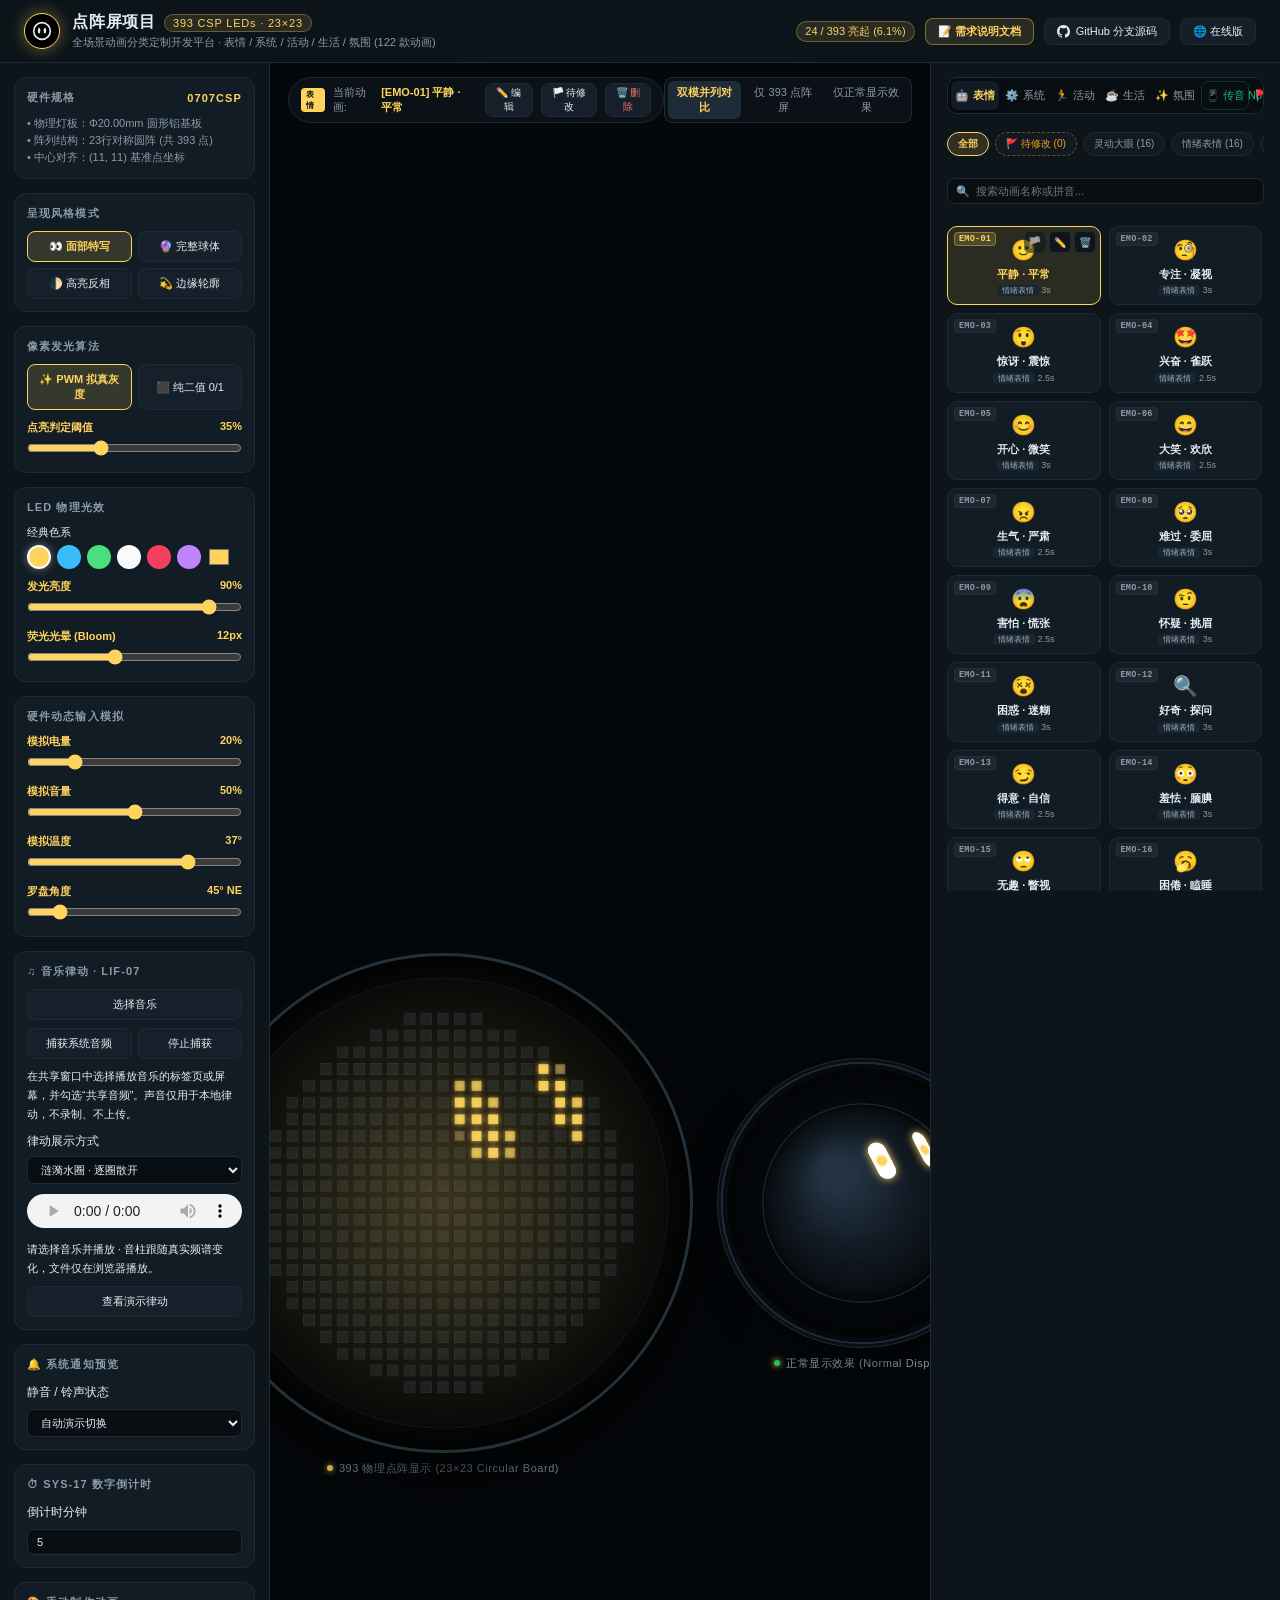
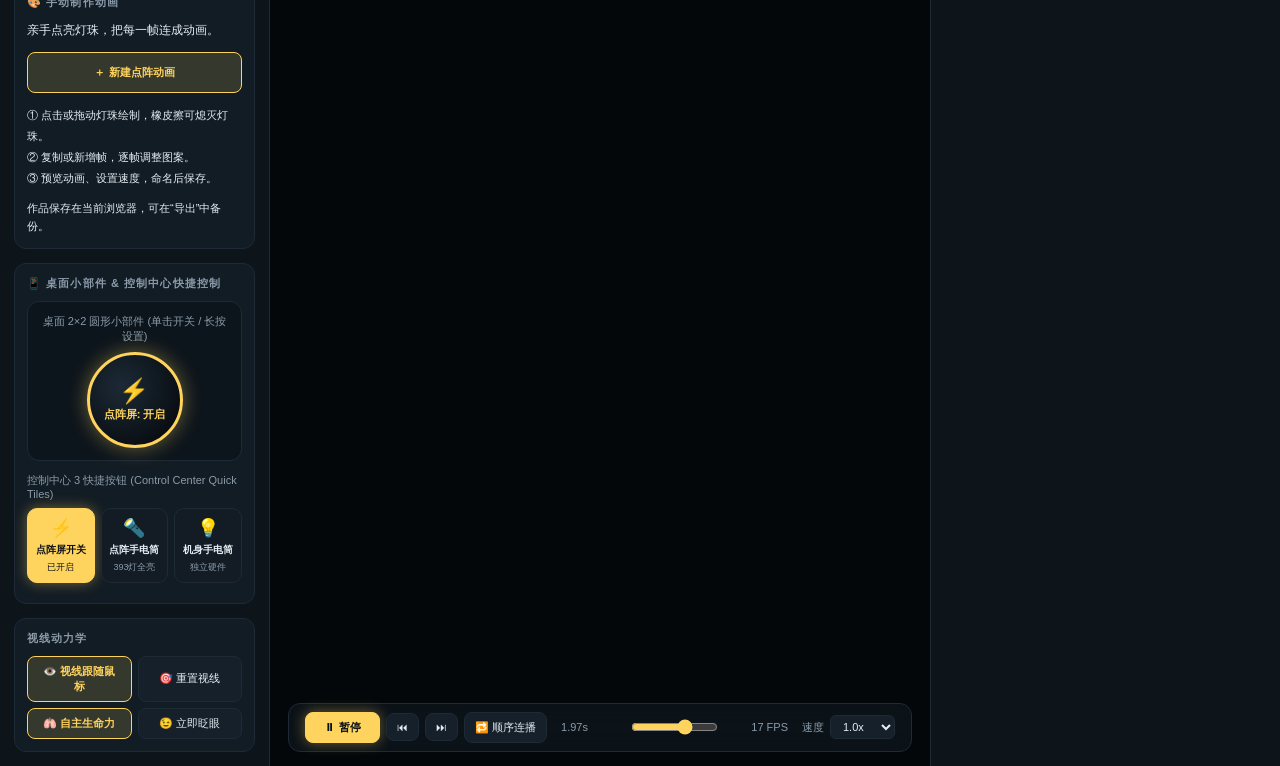
==== commit efba318f: "refactor: 极净化滚动标语 · Rugone (去除所有多余边框、上下轨道与端子元素，仅保留纯净 Rugone 字母平滑流动)" ====
--- a/AI表情/index.htm
+++ b/AI表情/index.htm
@@ -2447,27 +2447,25 @@
       break;
     }
 
-    // SYS-19 · 系统个性滚动标语 (Rugone 字体平滑横向循环滚动、上下科技感微光轨道边框)
+    // SYS-19 · 系统极简纯净滚动标语 (仅 Rugone 字母平滑横向循环流动，去除所有多余轨道、边框与修饰)
     case 'SYS_RUGONE': {
-      const f = t % 60;
+      const f = t % 48;
       const font = {
-        'R': ['1110','1001','1110','1010','1001'],
-        'U': ['1001','1001','1001','1001','0110'],
-        'G': ['0111','1000','1011','1001','0110'],
-        'O': ['0110','1001','1001','1001','0110'],
-        'N': ['1001','1101','1011','1001','1001'],
-        'E': ['1111','1000','1110','1000','1111'],
-        'u': ['101','101','101','101','011'],
-        'g': ['0110','1001','1001','0111','0001'],
-        'o': ['0110','1001','1001','1001','0110'],
-        'n': ['1110','1001','1001','1001','1001'],
-        'e': ['0110','1001','1111','1000','0110'],
-        ' ': ['00','00','00','00','00'],
-        '·': ['0','0','1','0','0'],
-        '★': ['010','111','010','101','000']
+        'R': ['11110','10001','10001','11110','10100','10010','10001'],
+        'U': ['10001','10001','10001','10001','10001','10001','01110'],
+        'G': ['01111','10000','10000','10111','10001','10001','01110'],
+        'O': ['01110','10001','10001','10001','10001','10001','01110'],
+        'N': ['10001','11001','10101','10011','10001','10001','10001'],
+        'E': ['11111','10000','10000','11110','10000','10000','11111'],
+        'u': ['0000','0000','1001','1001','1001','1001','0111'],
+        'g': ['0000','0000','0111','1001','1001','0111','0001'],
+        'o': ['0000','0000','0110','1001','1001','1001','0110'],
+        'n': ['0000','0000','1110','1001','1001','1001','1001'],
+        'e': ['0000','0000','0110','1001','1111','1000','0111'],
+        ' ': ['000','000','000','000','000','000','000']
       };
 
-      const bannerText = 'Rugone · RUGONE · ';
+      const bannerText = 'Rugone    ';
       const glyphs = [];
       let totalW = 0;
       for (const ch of bannerText) {
@@ -2477,37 +2475,23 @@
         totalW += gw + 1;
       }
 
-      // 平滑滚动偏移量：60 帧无缝循环一周
-      const scroll = (f * (totalW / 60)) % totalW;
-
-      // 渲染两个完整周期，确保无论滚动到哪里屏幕内始终无缝充满
-      for (let cycle = 0; cycle < 2; cycle++) {
+      // 平滑滚动偏移量：48 帧无缝循环一周
+      const scroll = (f * (totalW / 48)) % totalW;
+
+      // 仅渲染字母流，无任何多余线条、点阵轨道或括号修饰
+      for (let cycle = 0; cycle < 3; cycle++) {
         for (const item of glyphs) {
           const startX = Math.round(item.offset + cycle * totalW - scroll);
           if (startX > -item.gw && startX < 23) {
-            for (let gy = 0; gy < 5; gy++) {
+            for (let gy = 0; gy < 7; gy++) {
               for (let gx = 0; gx < item.gw; gx++) {
                 if (item.g[gy][gx] === '1') {
-                  put(startX + gx, 9 + gy);
+                  put(startX + gx, 8 + gy);
                 }
               }
             }
           }
         }
-      }
-
-      // 顶部与底部科技微光轨道流光指示
-      for (let x = 4; x <= 18; x += 2) {
-        if ((x + Math.floor(f / 2)) % 4 === 0) {
-          put(x, 6);
-          put(x, 16);
-        }
-      }
-
-      // 左右两侧微光括号端子指示
-      if (f % 12 < 8) {
-        put(2, 11);
-        put(20, 11);
       }
       break;
     }
@@ -4763,7 +4747,7 @@
       { num: '#90', no: 'SYS-18', id: 'SYSTEM_NOTICE', name: '通知动画', cat: 'system', subcat: 'alerts', icon: '✉️', frames: 48 },
 
       /* --- 系统 / 标语签名 --- */
-      { num: '#121', no: 'SYS-19', id: 'SYS_RUGONE', name: '滚动标语 · Rugone', cat: 'system', subcat: 'marquee', icon: '📜', frames: 60, duration: 5.0, desc: '系统个性滚动签名标语：Rugone 字体平滑横向循环滚动、双模排版展示、上下科技感微光轨道边框' },
+      { num: '#121', no: 'SYS-19', id: 'SYS_RUGONE', name: '滚动标语 · Rugone', cat: 'system', subcat: 'marquee', icon: '📜', frames: 48, duration: 4.0, desc: '系统极简纯净滚动标语：仅 Rugone 字母平滑横向循环流动，无任何多余装饰元素' },
 
       /* --- 活动 / 运动健康 --- */
       { num: '#48', no: 'ACT-01', id: 'RUNNER', name: '动感奔跑者', cat: 'activity', subcat: 'fitness', icon: '🏃', frames: 12 },
@@ -7323,62 +7307,25 @@
           ctx.restore(); break;
         }
 
-        /* ================= SYS-19 · Rugone 滚动标语 (超清矢量与霓虹 HUD) ================= */
+        /* ================= SYS-19 · Rugone 极简纯净文字滚动 ================= */
         case 'SYS_RUGONE': {
           ctx.save();
-
-          // 1. 跑马灯外框金属护甲底板
-          ctx.fillStyle = 'rgba(15, 23, 42, 0.75)';
-          ctx.strokeStyle = '#334155';
-          ctx.lineWidth = 2.5;
-          if (ctx.roundRect) ctx.roundRect(cx - 165, cy - 65, 330, 130, 18);
-          else ctx.rect(cx - 165, cy - 65, 330, 130);
-          ctx.fill();
-          ctx.stroke();
-
-          // 2. 上下微光轨道条
-          const beamGrad = ctx.createLinearGradient(cx - 145, 0, cx + 145, 0);
-          beamGrad.addColorStop(0, 'rgba(255, 212, 94, 0.1)');
-          beamGrad.addColorStop(0.5, '#ffd45e');
-          beamGrad.addColorStop(1, 'rgba(255, 212, 94, 0.1)');
-
-          ctx.fillStyle = beamGrad;
-          ctx.fillRect(cx - 140, cy - 50, 280, 3);
-          ctx.fillRect(cx - 140, cy + 47, 280, 3);
-
-          // 3. 科技小字与角标
-          ctx.font = 'bold 11px system-ui';
-          ctx.fillStyle = '#64748b';
-          ctx.textAlign = 'center';
-          ctx.fillText('RUGONE · ACTIVE SYSTEM MARQUEE', cx, cy - 30);
-
-          // 4. 动态横向平滑大字滚动
-          ctx.save();
-          ctx.beginPath();
-          if (ctx.roundRect) ctx.roundRect(cx - 145, cy - 20, 290, 56, 8);
-          else ctx.rect(cx - 145, cy - 20, 290, 56);
-          ctx.clip();
-
-          const bannerStr = 'Rugone  ·  RUGONE  ·  ';
-          ctx.font = '900 36px "SF Pro Display", -apple-system, system-ui, sans-serif';
+          // 纯粹、无边框、仅 Rugone 字母平滑滚动
+          const bannerStr = 'Rugone      ';
+          ctx.font = 'bold 54px system-ui, -apple-system, BlinkMacSystemFont, "Segoe UI", sans-serif';
+          ctx.fillStyle = col;
+          ctx.shadowColor = col;
+          ctx.shadowBlur = 14;
+          ctx.textAlign = 'left';
+          ctx.textBaseline = 'middle';
+
           const textMetric = ctx.measureText(bannerStr).width;
-          const scrollX = (t * 65) % textMetric;
+          const scrollX = (t * 70) % textMetric;
 
           for (let rep = -1; rep <= 2; rep++) {
-            const tx = cx - 140 + rep * textMetric - scrollX;
-            ctx.shadowColor = '#ffd45e';
-            ctx.shadowBlur = 18;
-            ctx.fillStyle = '#ffd45e';
-            ctx.textAlign = 'left';
-            ctx.fillText(bannerStr, tx, cy + 20);
+            const tx = cx - 120 + rep * textMetric - scrollX;
+            ctx.fillText(bannerStr, tx, cy);
           }
-          ctx.restore();
-
-          // 5. 左右科技端子指示灯
-          const blink = (Math.sin(t * 8) > 0);
-          ctx.fillStyle = blink ? '#38bdf8' : '#0284c7';
-          ctx.beginPath(); ctx.arc(cx - 150, cy + 8, 4.5, 0, Math.PI * 2); ctx.fill();
-          ctx.beginPath(); ctx.arc(cx + 150, cy + 8, 4.5, 0, Math.PI * 2); ctx.fill();
 
           ctx.restore();
           break;
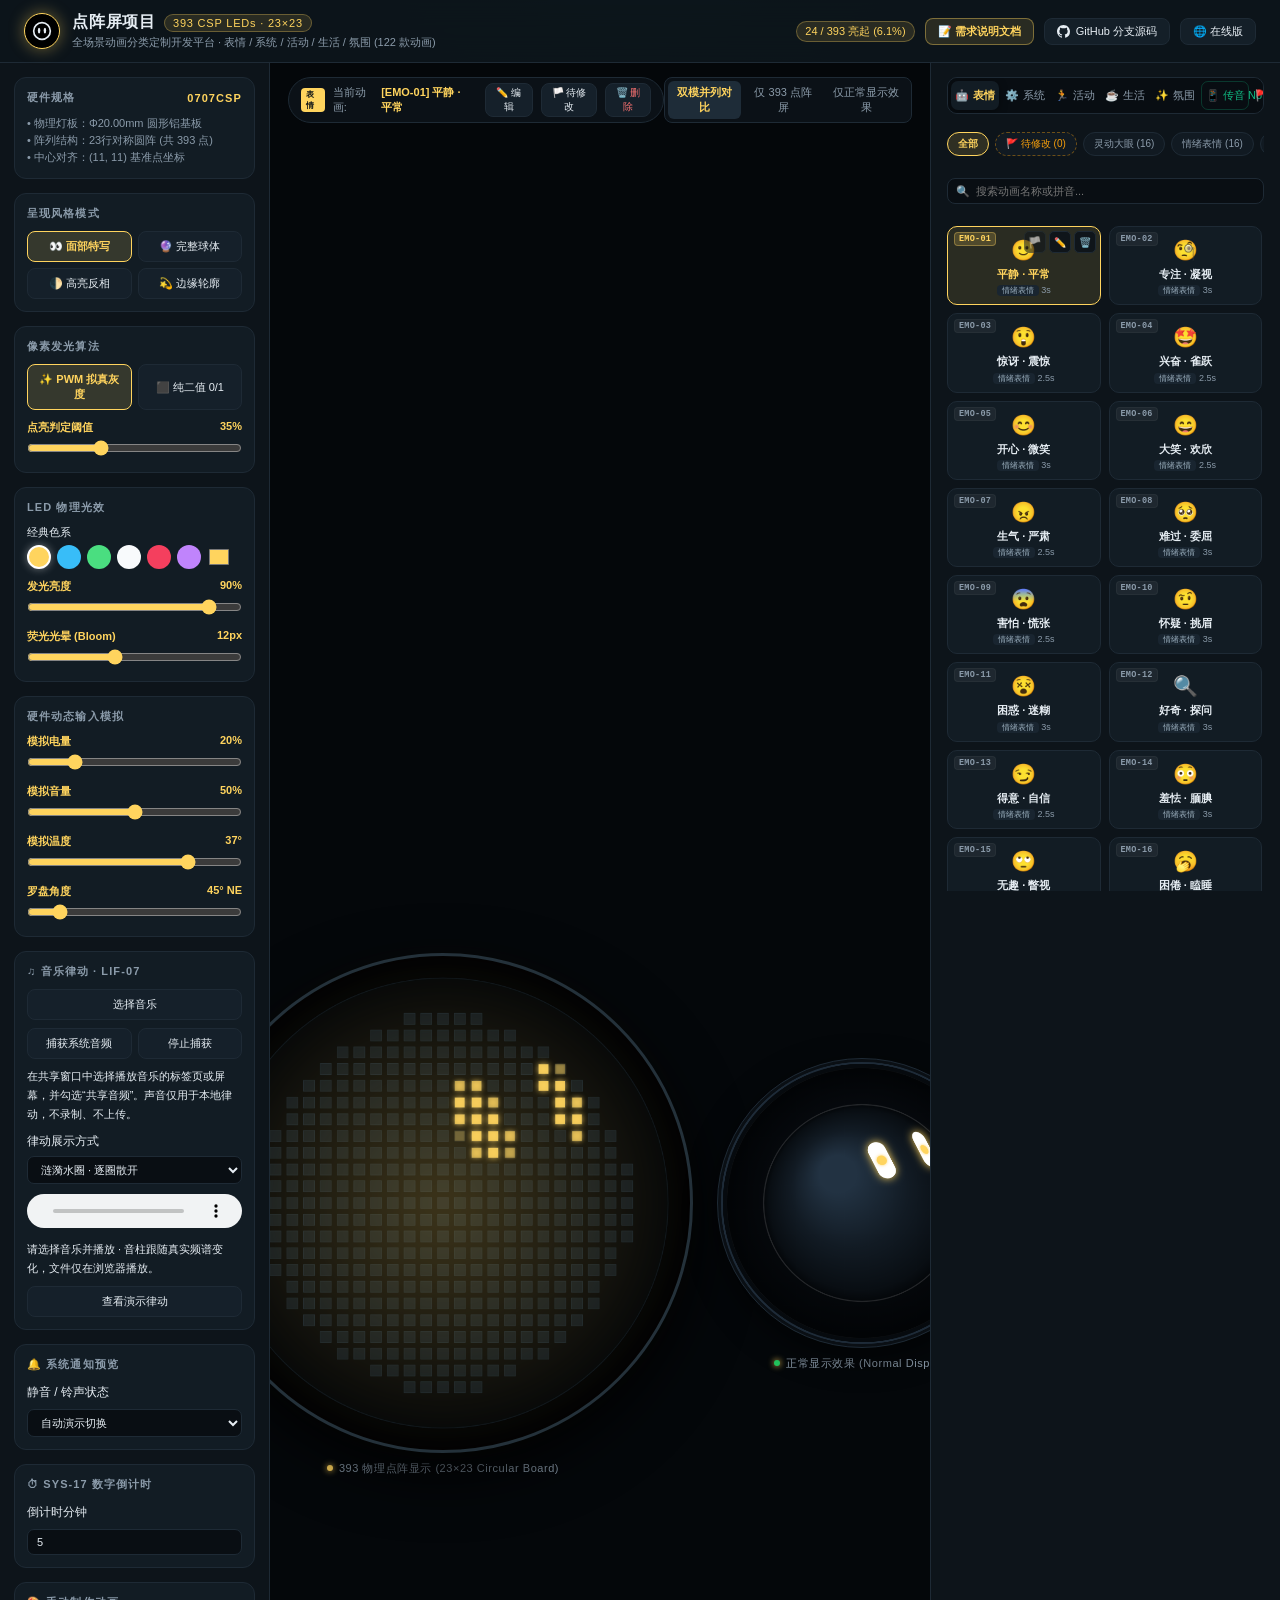
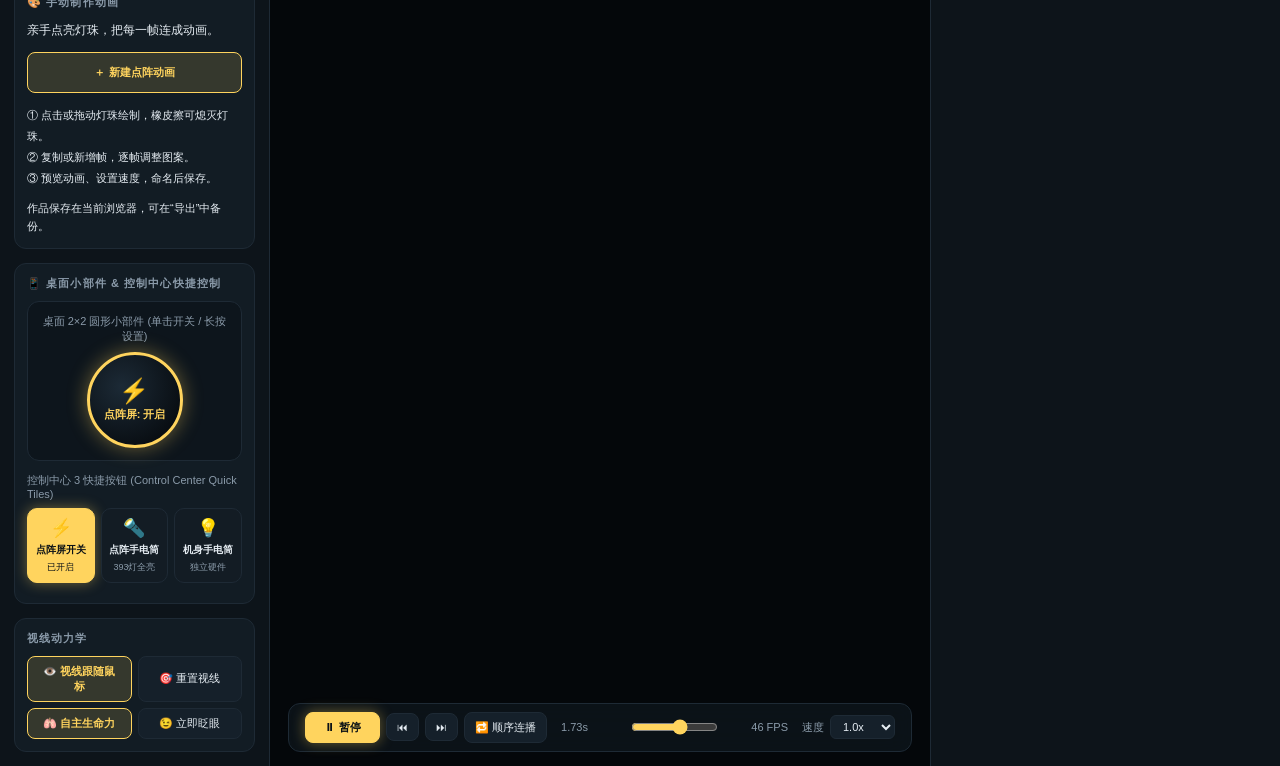
==== commit bc39ddea: "fix(sys19): 优化滚动标语 Rugone 走字速度并完整呈现 g 字母下圆弧钩 (扩展至8行高字模与96帧慢速平稳循环)" ====
--- a/AI表情/index.htm
+++ b/AI表情/index.htm
@@ -2447,25 +2447,25 @@
       break;
     }
 
-    // SYS-19 · 系统极简纯净滚动标语 (仅 Rugone 字母平滑横向循环流动，去除所有多余轨道、边框与修饰)
+    // SYS-19 · 系统极简纯净滚动标语 (优雅慢速流动，完整下延呈现 g 字母下圆弧钩，无多余装饰)
     case 'SYS_RUGONE': {
-      const f = t % 48;
+      const f = t % 96;
       const font = {
-        'R': ['11110','10001','10001','11110','10100','10010','10001'],
-        'U': ['10001','10001','10001','10001','10001','10001','01110'],
-        'G': ['01111','10000','10000','10111','10001','10001','01110'],
-        'O': ['01110','10001','10001','10001','10001','10001','01110'],
-        'N': ['10001','11001','10101','10011','10001','10001','10001'],
-        'E': ['11111','10000','10000','11110','10000','10000','11111'],
-        'u': ['0000','0000','1001','1001','1001','1001','0111'],
-        'g': ['0000','0000','0111','1001','1001','0111','0001'],
-        'o': ['0000','0000','0110','1001','1001','1001','0110'],
-        'n': ['0000','0000','1110','1001','1001','1001','1001'],
-        'e': ['0000','0000','0110','1001','1111','1000','0111'],
-        ' ': ['000','000','000','000','000','000','000']
+        'R': ['11110','10001','10001','11110','10100','10011','00000','00000'],
+        'U': ['10001','10001','10001','10001','10001','01110','00000','00000'],
+        'G': ['01111','10000','10000','10111','10001','01110','00000','00000'],
+        'O': ['01110','10001','10001','10001','10001','01110','00000','00000'],
+        'N': ['10001','11001','10101','10011','10001','10001','00000','00000'],
+        'E': ['11111','10000','10000','11110','10000','11111','00000','00000'],
+        'u': ['0000','0000','1001','1001','1001','0111','0000','0000'],
+        'g': ['0000','0000','0110','1001','1001','0111','0001','1110'],
+        'o': ['0000','0000','0110','1001','1001','0110','0000','0000'],
+        'n': ['0000','0000','1110','1001','1001','1001','0000','0000'],
+        'e': ['0000','0000','0110','1001','1111','0110','0000','0000'],
+        ' ': ['000','000','000','000','000','000','000','000']
       };
 
-      const bannerText = 'Rugone    ';
+      const bannerText = 'Rugone      ';
       const glyphs = [];
       let totalW = 0;
       for (const ch of bannerText) {
@@ -2475,15 +2475,15 @@
         totalW += gw + 1;
       }
 
-      // 平滑滚动偏移量：48 帧无缝循环一周
-      const scroll = (f * (totalW / 48)) % totalW;
-
-      // 仅渲染字母流，无任何多余线条、点阵轨道或括号修饰
+      // 平缓慢速滚动：96 帧平稳慢速循环一周 (约 0.57px/帧，优雅从容)
+      const scroll = (f * (totalW / 96)) % totalW;
+
+      // 仅渲染字母流，完整输出 g 的下延圆弧钩，无任何多余线条与修饰
       for (let cycle = 0; cycle < 3; cycle++) {
         for (const item of glyphs) {
           const startX = Math.round(item.offset + cycle * totalW - scroll);
           if (startX > -item.gw && startX < 23) {
-            for (let gy = 0; gy < 7; gy++) {
+            for (let gy = 0; gy < 8; gy++) {
               for (let gx = 0; gx < item.gw; gx++) {
                 if (item.g[gy][gx] === '1') {
                   put(startX + gx, 8 + gy);
@@ -4747,7 +4747,7 @@
       { num: '#90', no: 'SYS-18', id: 'SYSTEM_NOTICE', name: '通知动画', cat: 'system', subcat: 'alerts', icon: '✉️', frames: 48 },
 
       /* --- 系统 / 标语签名 --- */
-      { num: '#121', no: 'SYS-19', id: 'SYS_RUGONE', name: '滚动标语 · Rugone', cat: 'system', subcat: 'marquee', icon: '📜', frames: 48, duration: 4.0, desc: '系统极简纯净滚动标语：仅 Rugone 字母平滑横向循环流动，无任何多余装饰元素' },
+      { num: '#121', no: 'SYS-19', id: 'SYS_RUGONE', name: '滚动标语 · Rugone', cat: 'system', subcat: 'marquee', icon: '📜', frames: 96, duration: 8.0, desc: '系统极简纯净滚动标语：仅 Rugone 字母优雅慢速循环流动，完整呈现 g 字母下圆弧钩，无任何多余装饰元素' },
 
       /* --- 活动 / 运动健康 --- */
       { num: '#48', no: 'ACT-01', id: 'RUNNER', name: '动感奔跑者', cat: 'activity', subcat: 'fitness', icon: '🏃', frames: 12 },
@@ -7310,8 +7310,8 @@
         /* ================= SYS-19 · Rugone 极简纯净文字滚动 ================= */
         case 'SYS_RUGONE': {
           ctx.save();
-          // 纯粹、无边框、仅 Rugone 字母平滑滚动
-          const bannerStr = 'Rugone      ';
+          // 纯粹、无边框、仅 Rugone 字母平缓从容慢速滚动 (降速至 30px/s，完美展现 g 的下延弧线)
+          const bannerStr = 'Rugone        ';
           ctx.font = 'bold 54px system-ui, -apple-system, BlinkMacSystemFont, "Segoe UI", sans-serif';
           ctx.fillStyle = col;
           ctx.shadowColor = col;
@@ -7320,7 +7320,7 @@
           ctx.textBaseline = 'middle';
 
           const textMetric = ctx.measureText(bannerStr).width;
-          const scrollX = (t * 70) % textMetric;
+          const scrollX = (t * 30) % textMetric;
 
           for (let rep = -1; rep <= 2; rep++) {
             const tx = cx - 120 + rep * textMetric - scrollX;
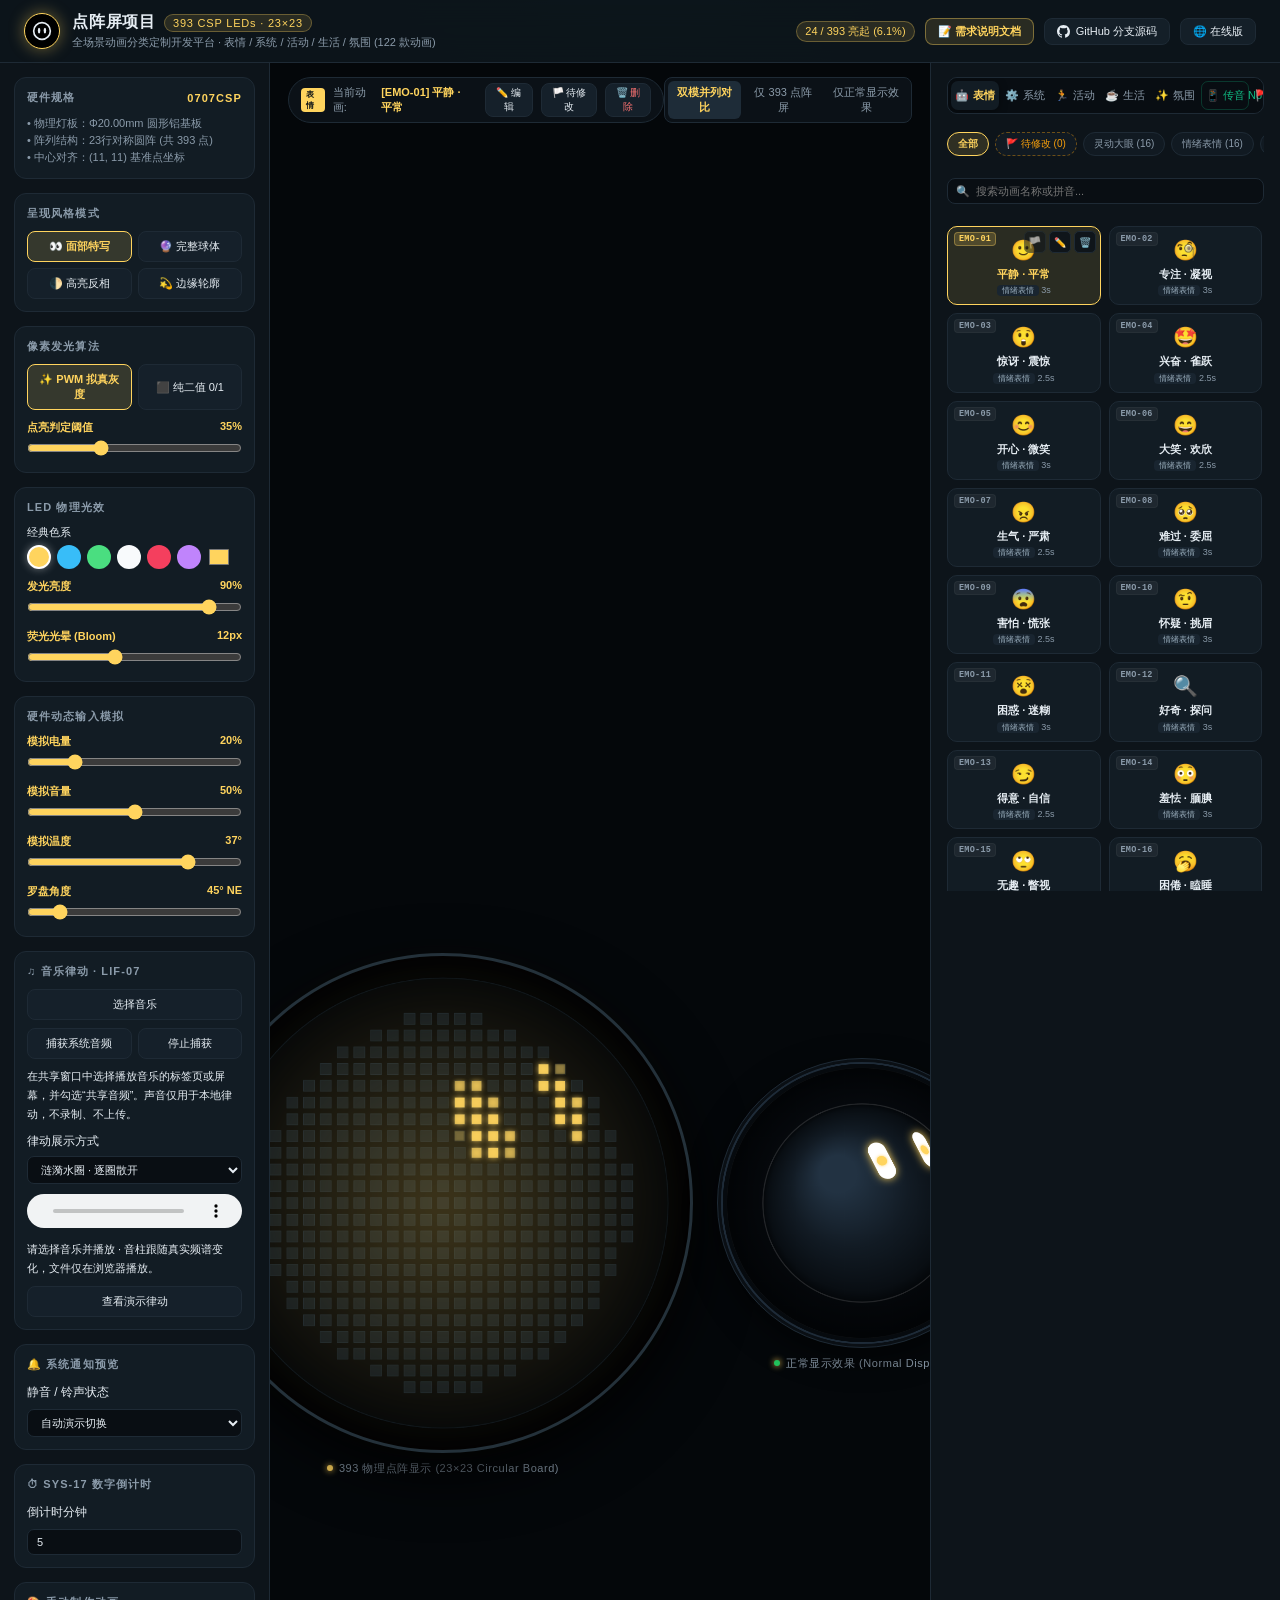
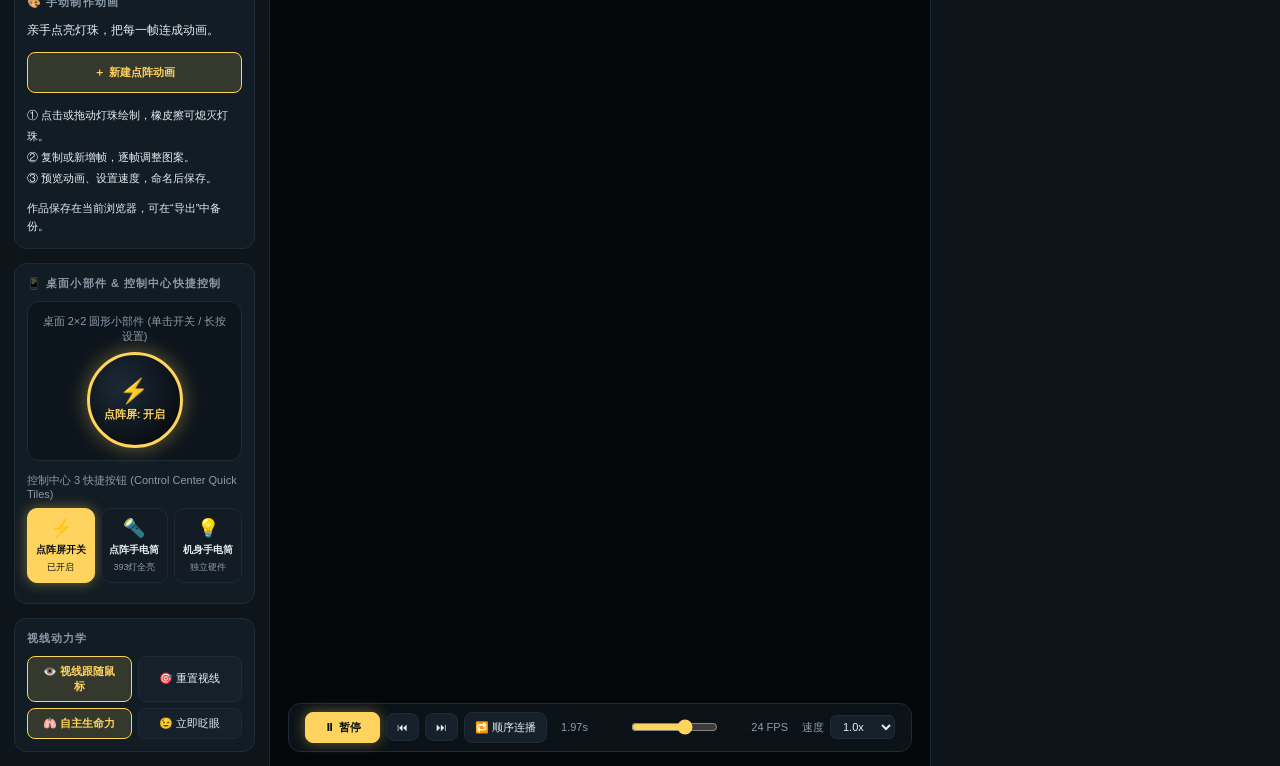
==== commit 33854c12: "fix(sys19): 正式校准品牌大小写为 RugOne (首字母 R 与中间 O 均采用大写字模排版)" ====
--- a/AI表情/index.htm
+++ b/AI表情/index.htm
@@ -2465,7 +2465,7 @@
         ' ': ['000','000','000','000','000','000','000','000']
       };
 
-      const bannerText = 'Rugone      ';
+      const bannerText = 'RugOne      ';
       const glyphs = [];
       let totalW = 0;
       for (const ch of bannerText) {
@@ -4747,7 +4747,7 @@
       { num: '#90', no: 'SYS-18', id: 'SYSTEM_NOTICE', name: '通知动画', cat: 'system', subcat: 'alerts', icon: '✉️', frames: 48 },
 
       /* --- 系统 / 标语签名 --- */
-      { num: '#121', no: 'SYS-19', id: 'SYS_RUGONE', name: '滚动标语 · Rugone', cat: 'system', subcat: 'marquee', icon: '📜', frames: 96, duration: 8.0, desc: '系统极简纯净滚动标语：仅 Rugone 字母优雅慢速循环流动，完整呈现 g 字母下圆弧钩，无任何多余装饰元素' },
+      { num: '#121', no: 'SYS-19', id: 'SYS_RUGONE', name: '滚动标语 · RugOne', cat: 'system', subcat: 'marquee', icon: '📜', frames: 96, duration: 8.0, desc: '系统极简纯净滚动标语：仅 RugOne 字母优雅慢速循环流动，完整呈现 g 字母下圆弧钩，无任何多余装饰元素' },
 
       /* --- 活动 / 运动健康 --- */
       { num: '#48', no: 'ACT-01', id: 'RUNNER', name: '动感奔跑者', cat: 'activity', subcat: 'fitness', icon: '🏃', frames: 12 },
@@ -7311,7 +7311,7 @@
         case 'SYS_RUGONE': {
           ctx.save();
           // 纯粹、无边框、仅 Rugone 字母平缓从容慢速滚动 (降速至 30px/s，完美展现 g 的下延弧线)
-          const bannerStr = 'Rugone        ';
+          const bannerStr = 'RugOne        ';
           ctx.font = 'bold 54px system-ui, -apple-system, BlinkMacSystemFont, "Segoe UI", sans-serif';
           ctx.fillStyle = col;
           ctx.shadowColor = col;
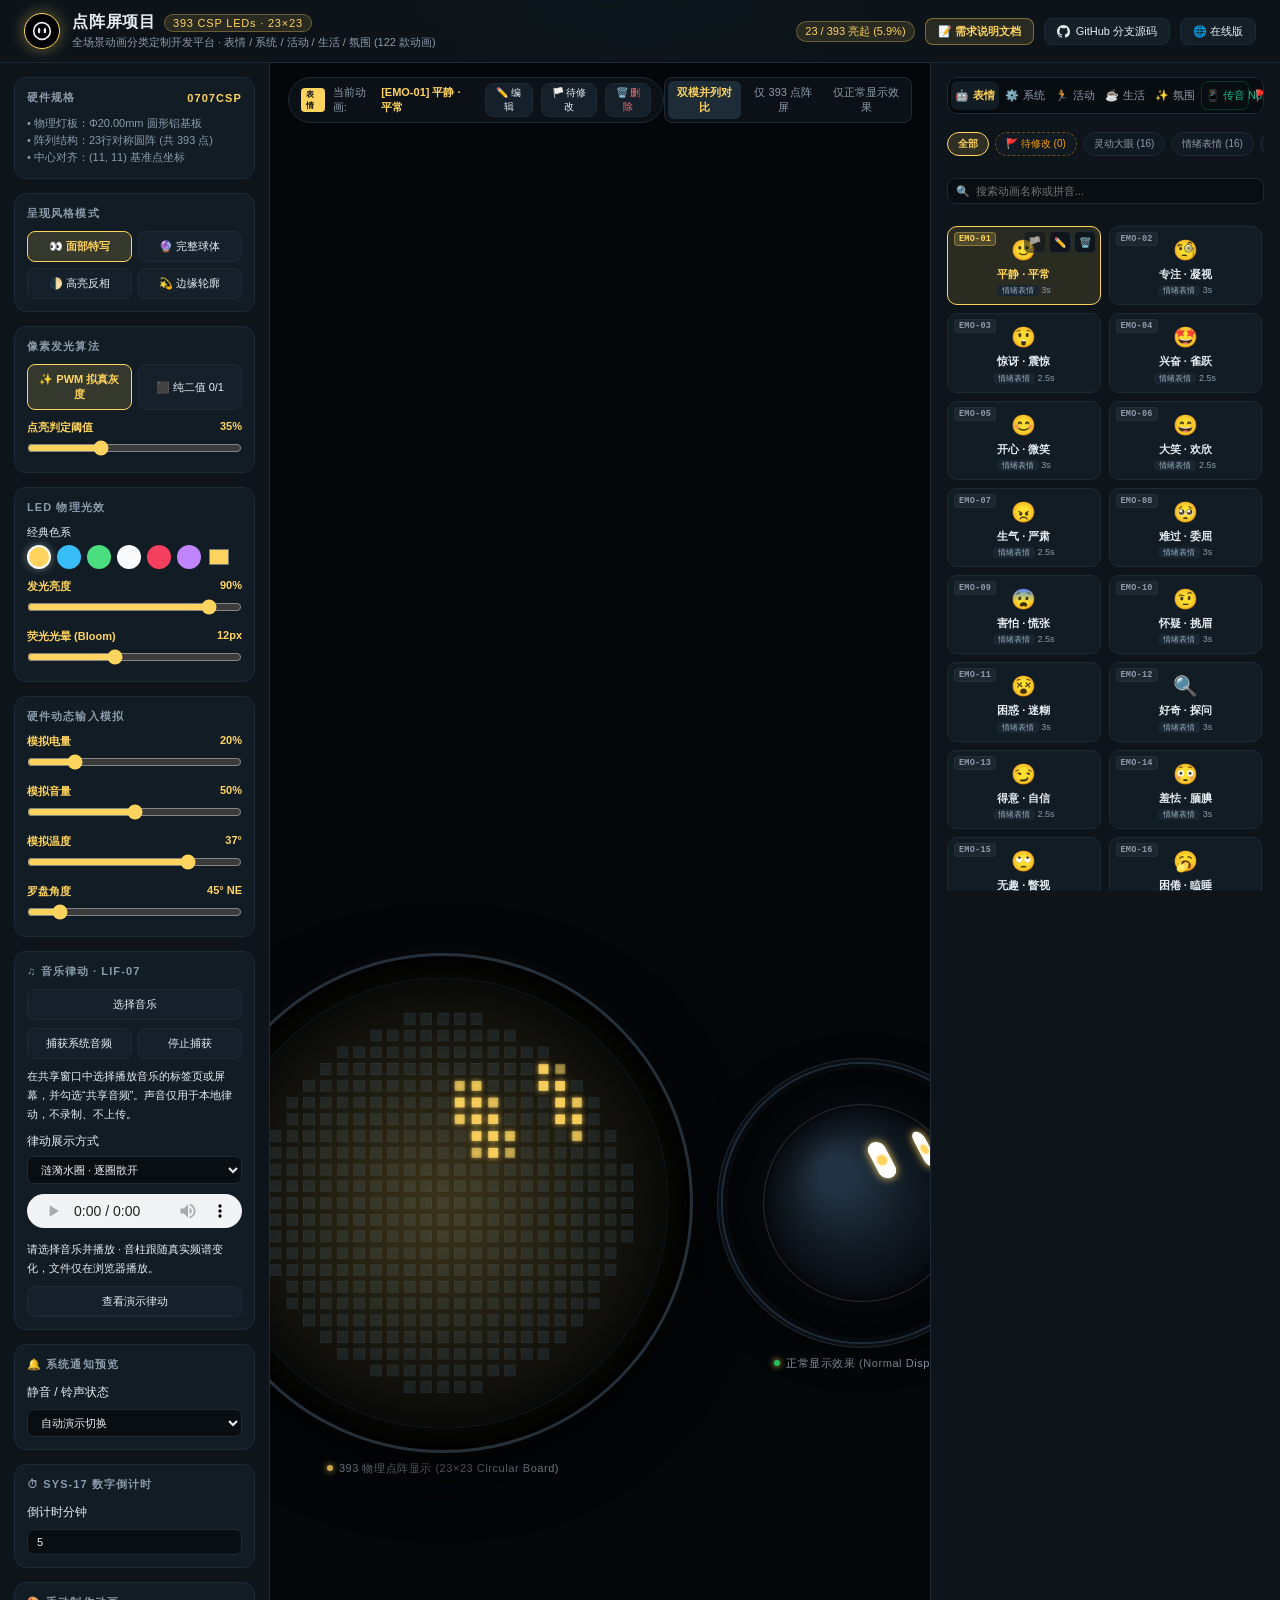
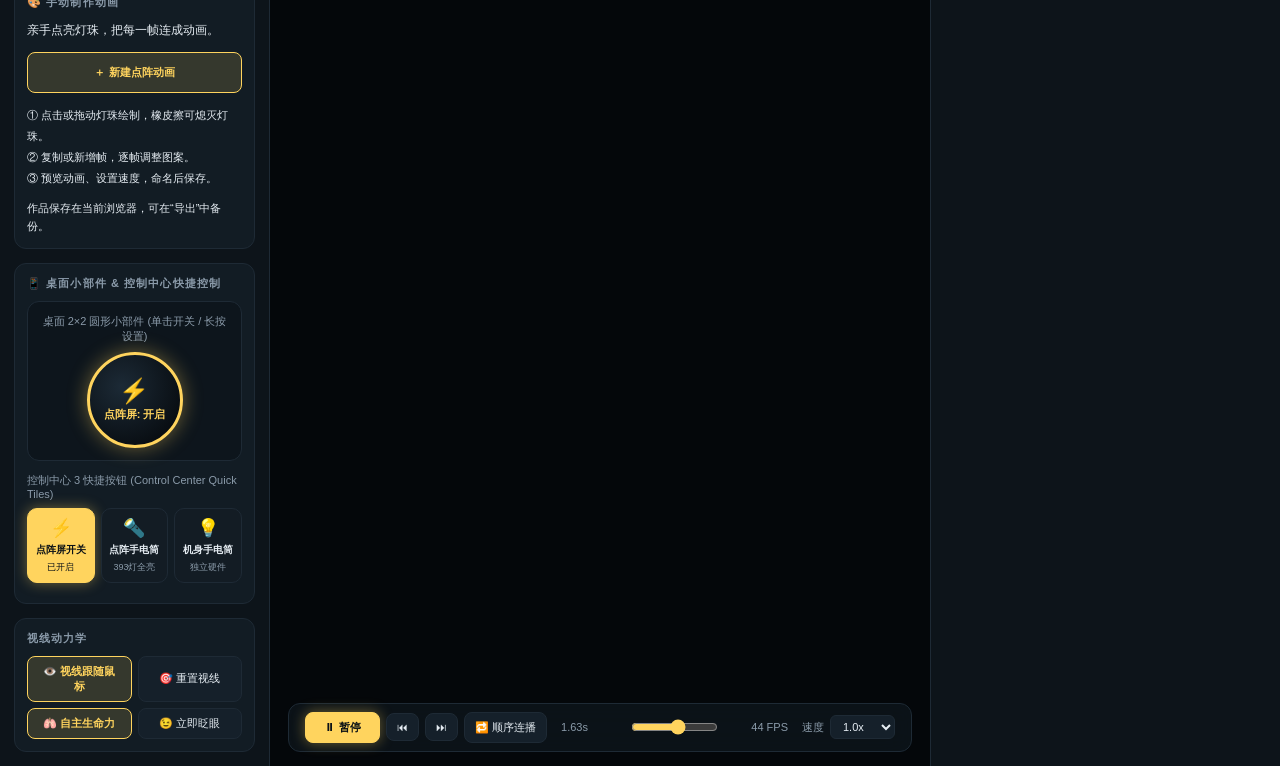
==== commit 6e1d81a9: "fix(emo43): 深度优化 #97 (EMO-43) 大眼 · 专注凝视动画 (正视锁定·压低上眼睑·聚神星芒·清脆瞬眨)" ====
--- a/AI表情/index.htm
+++ b/AI表情/index.htm
@@ -3819,11 +3819,35 @@
       break;
     }
     case 'BIG_FOCUS': {
-      // #97 · EMO-43 大眼 · 聚精凝神 (眼皮半阖聚焦 + 瞳孔内聚微聚焦)
-      const f = t % 24;
-      const lid = 2 + (f % 8 < 4 ? 1 : 0);
-      drawBigEye(false, 1, 0, lid, lid);
-      drawBigEye(true, -1, 0, lid, lid);
+      // #97 · EMO-43 大眼 · 专注凝视 (平稳对视聚焦 + 上眼睑沉着平压微阖 + 聚精深思微收与微光星芒 + 清脆瞬眨)
+      const f = t % 32;
+      let lidTop = 2;
+      let lidBot = 0;
+      let isPeakFocus = false;
+
+      if (f >= 26 && f <= 29) {
+        // 清脆利落的瞬眨 (第 26~29 帧快速闭合回弹，自然生理微眨)
+        lidTop = [4, 7, 7, 4][f - 26];
+        lidBot = [2, 4, 4, 1][f - 26];
+      } else if (f >= 12 && f <= 21) {
+        // 聚精凝视微缩聚焦 (上眼睑压低至行2，下眼睑微收1格，眼神更显深邃专注)
+        lidTop = 2;
+        lidBot = 1;
+        isPeakFocus = true;
+      } else {
+        // 稳态专注对焦
+        lidTop = 2;
+        lidBot = 0;
+      }
+
+      drawBigEye(false, 0, 0, lidTop, lidBot, 'normal');
+      drawBigEye(true, 0, 0, lidTop, lidBot, 'normal');
+
+      // 聚精峰值期追加瞳孔对焦第二微光星芒 (右下方 (c=3, r=6) -> 对应 393 坐标 (x+3, y+6))
+      if (isPeakFocus && (lidTop <= 6) && (6 < 11 - lidBot)) {
+        put(2 + 3, 6 + 6, true);
+        put(13 + 3, 6 + 6, true);
+      }
       break;
     }
     case 'BIG_SURPRISE': {
@@ -4708,7 +4732,7 @@
       { num: '#94', no: 'EMO-40', id: 'BIG_CURIOUS', name: '大眼 · 环顾探索', cat: 'emotion', subcat: 'big_eyes', icon: '🔍', frames: 48 },
       { num: '#95', no: 'EMO-41', id: 'BIG_HAPPY', name: '大眼 · 弯月微笑', cat: 'emotion', subcat: 'big_eyes', icon: '😊', frames: 24 },
       { num: '#96', no: 'EMO-42', id: 'BIG_WINK', name: '大眼 · 俏皮单眨', cat: 'emotion', subcat: 'big_eyes', icon: '😉', frames: 28 },
-      { num: '#97', no: 'EMO-43', id: 'BIG_FOCUS', name: '大眼 · 专注凝视', cat: 'emotion', subcat: 'big_eyes', icon: '🧐', frames: 24 },
+      { num: '#97', no: 'EMO-43', id: 'BIG_FOCUS', name: '大眼 · 专注凝视', cat: 'emotion', subcat: 'big_eyes', icon: '🧐', frames: 32 },
       { num: '#98', no: 'EMO-44', id: 'BIG_SURPRISE', name: '大眼 · 惊讶瞪大', cat: 'emotion', subcat: 'big_eyes', icon: '😲', frames: 24 },
       { num: '#99', no: 'EMO-45', id: 'BIG_SLEEPY', name: '大眼 · 困倦打盹', cat: 'emotion', subcat: 'big_eyes', icon: '🥱', frames: 48 },
       { num: '#100', no: 'EMO-46', id: 'BIG_SAD', name: '大眼 · 委屈难过', cat: 'emotion', subcat: 'big_eyes', icon: '🥺', frames: 32 },
@@ -4833,7 +4857,7 @@
     /* 当前动画清单 (支持用户自定义编辑、逐帧涂抹、保存、删除，自动同步本地存储) */
     let ALL_ANIMATIONS = DEFAULT_ANIMATIONS.map(a => ({ ...a }));
     const EMPTY_ANIMATION = { id: 'EMPTY', name: '暂无动画', cat: 'emotion', frames: 1 };
-    const STORAGE_KEY_ANIMATIONS = 'DOT_MATRIX_CUSTOM_ANIMATIONS_DATA_V16';
+    const STORAGE_KEY_ANIMATIONS = 'DOT_MATRIX_CUSTOM_ANIMATIONS_DATA_V17';
     const RETIRED_GAME_IDS = new Set(['PACMAN', 'INVADER', 'SNAKE', 'TETRIS', 'HEART_PIXEL', 'DICE', 'DIAMOND']);
 
     /* 官方线上基准待修改动画清单 (内置代码库，保障全网部署、移动端无缓存与初次加载 100% 永久在线可见) */
@@ -6957,7 +6981,22 @@
         leftWink = (f >= 6 && f <= 20);
         pdx = leftWink ? 0.8 : 0;
       } else if (id === 'BIG_FOCUS') {
-        lidTop = lidBot = 0.32;
+        const f = curF % 32;
+        pdx = 0;
+        pdy = 0;
+        if (f >= 26 && f <= 29) {
+          // 清脆利落的瞬眨 (与 393 点阵同频)
+          lidTop = [0.45, 0.95, 0.95, 0.45][f - 26];
+          lidBot = [0.2, 0.5, 0.5, 0.15][f - 26];
+        } else if (f >= 12 && f <= 21) {
+          // 聚精会神微收缩 (呼吸深思，上眼睑微沉至 24%，下眼睑微提 8%)
+          lidTop = 0.24;
+          lidBot = 0.08;
+        } else {
+          // 稳态专注 (上眼睑 20%，下眼睑舒展 2%)
+          lidTop = 0.20;
+          lidBot = 0.02;
+        }
       } else if (id === 'BIG_SURPRISE') {
         const f = curF % 24;
         if (f >= 4 && f <= 18) style = 'surprise';
@@ -7134,6 +7173,13 @@
         ctx.beginPath();
         ctx.arc(gx, gy, 7.5, 0, Math.PI * 2);
         ctx.fill();
+
+        // 专注凝视高峰期第二微光星芒 (与 393 点阵晶莹星芒同频)
+        if (id === 'BIG_FOCUS' && (curF % 32 >= 12 && curF % 32 <= 21)) {
+          ctx.beginPath();
+          ctx.arc(pupilCx + pw * 0.18, pupilCy + ph * 0.18, 5, 0, Math.PI * 2);
+          ctx.fill();
+        }
 
         ctx.restore();
       };
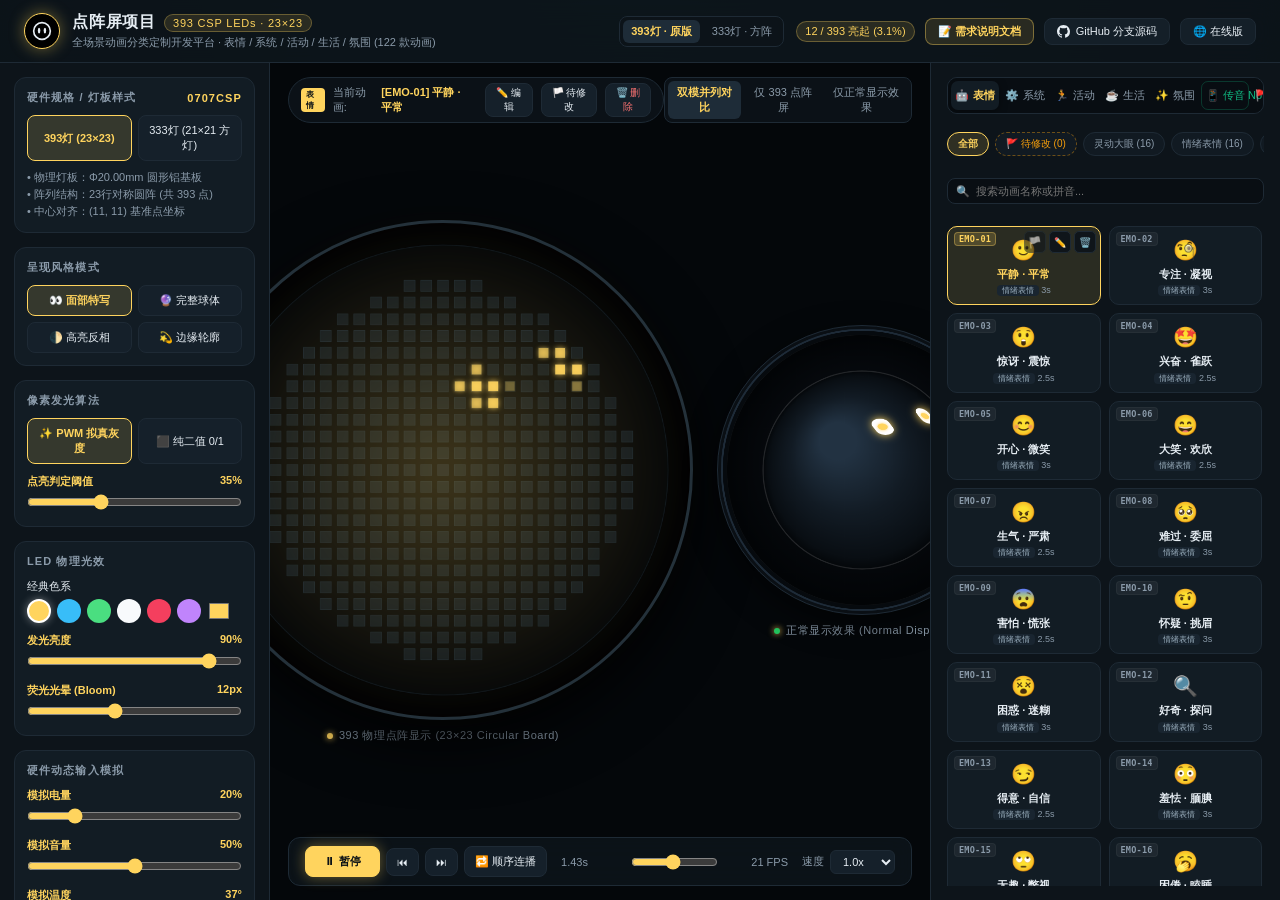
==== commit dffc012b: "feat(matrix): 新增 333 灯方阵灯板样式切换并同步大眼表情微调" ====
--- a/AI表情/index.htm
+++ b/AI表情/index.htm
@@ -29,8 +29,8 @@
       font-family: -apple-system, BlinkMacSystemFont, "Segoe UI", Roboto, "PingFang SC", "Microsoft YaHei", sans-serif;
       background: radial-gradient(circle at 50% -10%, #15222c 0%, var(--bg) 65%);
       color: var(--text);
-      min-height: 100vh;
-      overflow-x: hidden;
+      height: 100vh;
+      overflow: hidden;
       display: flex;
       flex-direction: column;
     }
@@ -118,7 +118,9 @@
     .workspace {
       display: grid;
       grid-template-columns: 290px 1fr 390px;
+      grid-template-rows: minmax(0, 1fr);
       flex: 1;
+      min-height: 0;
       height: calc(100vh - 61px);
       overflow: hidden;
     }
@@ -127,13 +129,16 @@
       .workspace { grid-template-columns: 270px 1fr 350px; }
     }
     @media (max-width: 1024px) {
-      .workspace { grid-template-columns: 1fr; height: auto; overflow-y: auto; }
+      body { height: auto; min-height: 100vh; overflow-x: hidden; overflow-y: auto; }
+      .workspace { grid-template-columns: 1fr; grid-template-rows: auto; height: auto; overflow-y: auto; }
     }
 
     /* 侧边栏通用 */
     .sidebar {
       background: var(--panel);
       border-right: 1px solid var(--panel-border);
+      min-height: 0;
+      height: 100%;
       overflow-y: auto;
       padding: 14px;
       display: flex;
@@ -144,6 +149,7 @@
       border-right: none;
       border-left: 1px solid var(--panel-border);
       padding: 14px 16px;
+      overflow: hidden;
     }
 
     .panel-section {
@@ -242,6 +248,8 @@
       flex-direction: column;
       position: relative;
       background: #04070a;
+      min-height: 0;
+      height: 100%;
       overflow: hidden;
       align-items: center;
       justify-content: center;
@@ -592,9 +600,16 @@
       display: grid;
       grid-template-columns: 1fr 1fr;
       gap: 8px;
-      max-height: calc(100vh - 235px);
+      flex: 1;
+      min-height: 0;
+      align-content: start;
       overflow-y: auto;
       padding-right: 2px;
+    }
+    #exportSectionPanel {
+      flex: 1;
+      min-height: 0;
+      overflow-y: auto;
     }
 
     .anim-card {
@@ -1162,11 +1177,15 @@
         </svg>
       </div>
       <div class="brand-title">
-        <h1>点阵屏项目 <span class="badge-pill">393 CSP LEDs · 23×23</span></h1>
+        <h1>点阵屏项目 <span class="badge-pill" id="headerSpecBadge">393 CSP LEDs · 23×23</span></h1>
         <p>全场景动画分类定制开发平台 · 表情 / 系统 / 活动 / 生活 / 氛围 (106 款动画)</p>
       </div>
     </div>
     <div class="top-actions">
+      <div class="view-modes" style="margin-right:2px" title="切换物理点阵灯板样式（393原版保持不变）">
+        <button class="view-btn active" id="topMatrix393Btn" onclick="setMatrixStyle('393')">393灯 · 原版</button>
+        <button class="view-btn" id="topMatrix333Btn" onclick="setMatrixStyle('333')">333灯 · 方阵</button>
+      </div>
       <span class="badge-pill" id="litCountBadge">0 / 393 亮起 (0%)</span>
       <a class="repo-link" href="docs.html" target="_blank" style="background:rgba(255,212,94,0.12);border-color:rgba(255,212,94,0.4);color:var(--accent);font-weight:600">
         📝 需求说明文档
@@ -1189,10 +1208,14 @@
       <!-- 硬件参数 -->
       <div class="panel-section">
         <div class="section-title">
-          <span>硬件规格</span>
-          <span style="color:var(--accent)">0707CSP</span>
+          <span>硬件规格 / 灯板样式</span>
+          <span id="hardwareSpecChip" style="color:var(--accent)">0707CSP</span>
         </div>
-        <div style="font-size:11px;color:var(--muted);line-height:1.55">
+        <div class="btn-group" style="margin-bottom:8px">
+          <button class="btn active" id="matrixStyle393Btn" onclick="setMatrixStyle('393')">393灯 (23×23)</button>
+          <button class="btn" id="matrixStyle333Btn" onclick="setMatrixStyle('333')">333灯 (21×21 方灯)</button>
+        </div>
+        <div id="hardwareSpecText" style="font-size:11px;color:var(--muted);line-height:1.55">
           • 物理灯板：Φ20.00mm 圆形铝基板<br>
           • 阵列结构：23行对称圆阵 (共 393 点)<br>
           • 中心对齐：(11, 11) 基准点坐标
@@ -1417,13 +1440,13 @@
       </div>
 
       <div class="displays-wrapper" id="displaysWrapper">
-        <!-- 393物理点阵屏 -->
+        <!-- 物理点阵屏 -->
         <div class="display-card" id="matrixCard">
           <div class="matrix-frame" id="matrixFrame">
             <div class="matrix-halo" id="matrixHalo"></div>
             <canvas id="matrixCanvas" width="760" height="760"></canvas>
           </div>
-          <div class="display-label">
+          <div class="display-label" id="matrixBoardLabel">
             <span></span> 393 物理点阵显示 (23×23 Circular Board)
           </div>
         </div>
@@ -1538,10 +1561,10 @@
 
         <div class="panel-section" style="margin-bottom:12px">
           <div class="section-title">
-            <span>50 字节 C 语言位图数组</span>
+            <span id="exportBitmaskTitle">50 字节 C 语言位图数组</span>
             <button class="btn" style="padding:2px 7px;font-size:10px" onclick="copyBitmaskCode()">📋 复制</button>
           </div>
-          <p style="font-size:10px;color:var(--muted)">
+          <p id="exportBitmaskDesc" style="font-size:10px;color:var(--muted)">
             将 393 颗灯压缩为 50 字节 (8点/字节)，适合 ESP32/STM32 内部 Flash 极小开销存储。
           </p>
           <div class="code-preview" id="codeBitmaskBox">正在计算...</div>
@@ -1549,7 +1572,7 @@
 
         <div class="panel-section" style="margin-bottom:12px">
           <div class="section-title">
-            <span>23 行独立 uint32_t 行掩码</span>
+            <span id="exportRowsTitle">23 行独立 uint32_t 行掩码</span>
             <button class="btn" style="padding:2px 7px;font-size:10px" onclick="copyRowsCode()">📋 复制</button>
           </div>
           <p style="font-size:10px;color:var(--muted)">
@@ -1574,7 +1597,7 @@
 
   <script>
     /* ==========================================================================
-       393 点阵几何定义
+       393 点阵几何定义（原版保留不动） + 333 点阵方灯样式定义
        ========================================================================== */
     const MATRIX_ROWS = [5, 9, 13, 15, 17, 19, 19, 21, 21, 23, 23, 23, 23, 23, 21, 21, 19, 19, 17, 15, 13, 9, 5];
     const TOTAL_LEDS = 393;
@@ -1597,7 +1620,69 @@
       });
       return pts;
     }
-    const PHYSICAL_POINTS = build393Points();
+    const PHYSICAL_POINTS = build393Points(); // 原版 393 物理点位，保持不变
+
+    const MATRIX_ROWS_333 = [5, 9, 13, 15, 17, 17, 19, 19, 21, 21, 21, 21, 21, 19, 19, 17, 17, 15, 13, 9, 5];
+    const TOTAL_LEDS_333 = 333;
+
+    function build333Points() {
+      const pts = [];
+      MATRIX_ROWS_333.forEach((m, r) => {
+        const startC = (21 - m) / 2;
+        for (let i = 0; i < m; i++) {
+          const c = startC + i;
+          pts.push({
+            x: (c - 10) / 10.5,
+            y: (r - 10) / 10.5,
+            r,
+            c,
+            // 中心 (10,10) 映射至 23×23 坐标系的 (11,11)，无缝兼容全部动画与编辑器
+            gridId: (r + 1) * 23 + (c + 1),
+            idx: pts.length
+          });
+        }
+      });
+      return pts;
+    }
+    const PHYSICAL_POINTS_333 = build333Points();
+
+    const MATRIX_PRESETS = {
+      '393': {
+        id: '393',
+        total: TOTAL_LEDS,
+        rows: MATRIX_ROWS,
+        rowCount: 23,
+        byteCount: 50,
+        points: PHYSICAL_POINTS,
+        headerBadge: '393 CSP LEDs · 23×23',
+        chipLabel: '0707CSP',
+        specHtml: '• 物理灯板：Φ20.00mm 圆形铝基板<br>• 阵列结构：23行对称圆阵 (共 393 点)<br>• 中心对齐：(11, 11) 基准点坐标',
+        viewBtnLabel: '仅 393 点阵屏',
+        boardLabel: '393 物理点阵显示 (23×23 Circular Board)',
+        bitmaskSymbol: 'BLOUB_FRAME_393',
+        rowsSymbol: 'BLOUB_ROWS'
+      },
+      '333': {
+        id: '333',
+        total: TOTAL_LEDS_333,
+        rows: MATRIX_ROWS_333,
+        rowCount: 21,
+        byteCount: 42,
+        points: PHYSICAL_POINTS_333,
+        headerBadge: '333 Square LEDs · 21×21',
+        chipLabel: '333 方灯版',
+        specHtml: '• 物理灯板：深灰圆形基板 · 红色轮廓边界<br>• 阵列结构：21行对称圆阵 (共 333 颗方灯)<br>• 中心对齐：(10, 10) 基准点 · 紧凑方阵排列',
+        viewBtnLabel: '仅 333 点阵屏',
+        boardLabel: '333 方灯点阵显示 (21×21 Square-Bead Board)',
+        bitmaskSymbol: 'BLOUB_FRAME_333',
+        rowsSymbol: 'BLOUB_ROWS_333'
+      }
+    };
+
+    function getActiveMatrixPreset() {
+      const key = (typeof state !== 'undefined' && state.matrixStyle && MATRIX_PRESETS[state.matrixStyle]) ? state.matrixStyle : '393';
+      return MATRIX_PRESETS[key];
+    }
 
     /* ==========================================================================
        数学与基础工具
@@ -2279,24 +2364,77 @@
     const lx = isRight ? 13 : 2;
     const ty = 6;
 
-    // 眨眼完全合上或安眠或深度闭眼
+    // 眨眼完全合上或安眠或深度闭眼 (支持 pdy 呼吸微移)
     if (wink || style === 'sleep' || (lidTop + lidBot >= 10)) {
+      const sy = style === 'sleep' ? pdy : 0;
       for (let dx = 1; dx <= 6; dx++) {
         const dy = (dx >= 2 && dx <= 5) ? 6 : 5;
-        put(lx + dx, ty + dy, true);
+        put(lx + dx, ty + dy + sy, true);
       }
       return;
     }
 
-    // 弯月笑眼
+    // 弯月笑眼 (纤巧上扬月牙弧 + 愉悦垂直起伏)
     if (style === 'happy') {
+      const arch = [3, 1, 0, 0, 0, 0, 1, 3];
       for (let dx = 0; dx < 8; dx++) {
-        const dist = Math.abs(dx - 3.5);
-        const baseDy = 3 + Math.floor(dist * 0.7);
-        for (let ddy = 0; ddy < 3; ddy++) {
-          put(lx + dx, ty + baseDy + ddy, true);
-        }
-      }
+        const baseY = ty + 3 + arch[dx] + pdy;
+        put(lx + dx, baseY, true);
+        put(lx + dx, baseY + 1, true);
+      }
+      return;
+    }
+
+    // 满眼爱意 (饱满发光像素爱心填充眼眶，支持双节拍大小缩放)
+    if (style === 'heart') {
+      const isBig = pdy < 0;
+      const heartMask = isBig
+        ? [
+            '01100110',
+            '11111111',
+            '11111111',
+            '11111111',
+            '01111110',
+            '00111100',
+            '00011000'
+          ]
+        : [
+            '00000000',
+            '01100110',
+            '01111110',
+            '01111110',
+            '00111100',
+            '00011000',
+            '00000000'
+          ];
+      for (let r = 0; r < heartMask.length; r++) {
+        for (let c = 0; c < 8; c++) {
+          if (heartMask[r][c] === '1') {
+            put(lx + c, ty + 2 + r, true);
+          }
+        }
+      }
+      if (isBig) put(lx + 2, ty + 3, false);
+      return;
+    }
+
+    // 惊讶瞪大 (8列×12行圆润撑开眼眶 + 骤缩3×4精致瞳孔与高光)
+    if (style === 'surprise') {
+      const ey = ty - 1;
+      for (let r = 0; r < 12; r++) {
+        for (let c = 0; c < 8; c++) {
+          if ((r === 0 || r === 11) && !(c >= 2 && c <= 5)) continue;
+          if ((r === 1 || r === 10) && !(c >= 1 && c <= 6)) continue;
+          put(lx + c, ey + r, true);
+        }
+      }
+      // 骤缩 3×4 精致瞳孔 + 左上单点高光
+      for (let r = 4; r <= 7; r++) {
+        for (let c = 2; c <= 4; c++) {
+          put(lx + c, ey + r + pdy, false);
+        }
+      }
+      put(lx + 2, ey + 4 + pdy, true);
       return;
     }
 
@@ -2332,32 +2470,23 @@
         if ((r === 1 || r === 9) && !(c >= 1 && c <= 6)) continue;
 
         if (style === 'angry') {
-          const tilt = (isRight ? c : (7 - c)) * 0.7;
-          if ((r - lidTop) < 2 + tilt) continue;
+          // 怒眉倒八字 \ /：保留饱满下半眼眶与完整瞳孔，仅斜切上眼睑
+          const tilt = Math.round((isRight ? (7 - c) : c) * 0.45);
+          if (r < lidTop + tilt) continue;
         } else if (style === 'sad') {
-          const tilt = (isRight ? (7 - c) : c) * 0.7;
-          if ((r - lidTop) < 1.8 + tilt) continue;
+          // 委屈八字眉 / \：内眼角高，外眼角低垂
+          const tilt = (isRight ? c : (7 - c)) * 0.6;
+          if ((r - lidTop) < 1.2 + tilt) continue;
         } else if (style === 'smug') {
-          if (r < (lidTop + (isRight ? 2 : 4))) continue;
+          // 傲娇高低眼：左眼半眯压低，右眼微挑
+          if (r < (lidTop + (isRight ? 1 : 3))) continue;
         }
 
         put(lx + c, ty + r, true);
       }
     }
 
-    // 2. 瞳孔与高光点
-    if (style === 'surprise') {
-      // 惊呆微缩瞳孔
-      for (let r = 4; r <= 6; r++) {
-        for (let c = 3; c <= 4; c++) {
-          put(lx + c, ty + r, false);
-        }
-      }
-      put(lx + 3, ty + 4, true);
-      return;
-    }
-
-    // 标准深邃镂空瞳孔 (4列×6行，圆润边缘，静息状态左右双眼各精确 57 颗点亮，合计 114 颗)
+    // 2. 标准深邃镂空瞳孔 (4列×6行，圆润边缘，静息状态左右双眼各精确 57 颗点亮，合计 114 颗)
     const pupilCells = [
       [2, 3], [3, 3],
       [1, 4], [2, 4], [3, 4], [4, 4],
@@ -2377,30 +2506,12 @@
       }
     }
 
-    if (style === 'heart') {
-      // 瞳孔内爱心点亮
-      const hrCenter = 5 + pdy;
-      const hcCenter = 3 + pdx;
-      const heartDots = [
-        [hcCenter - 1, hrCenter - 1], [hcCenter + 1, hrCenter - 1],
-        [hcCenter - 1, hrCenter], [hcCenter, hrCenter], [hcCenter + 1, hrCenter],
-        [hcCenter, hrCenter + 1]
-      ];
-      for (const [hx, hy] of heartDots) {
-        if (hy >= 0 && hy < 11 && hx >= 0 && hx < 8) {
-          if (hy >= lidTop && hy < 11 - lidBot) {
-            put(lx + hx, ty + hy, true);
-          }
-        }
-      }
-    } else {
-      // 实拍同款单点高光点 (位于瞳孔左上方 c=2, r=4)
-      const gr = 4 + pdy;
-      const gc = 2 + pdx;
-      if (gr >= 0 && gr < 11 && gc >= 0 && gc < 8) {
-        if (gr >= lidTop && gr < 11 - lidBot) {
-          put(lx + gc, ty + gr, true);
-        }
+    // 实拍同款单点高光点 (位于瞳孔左上方 c=2, r=4)
+    const gr = 4 + pdy;
+    const gc = 2 + pdx;
+    if (gr >= 0 && gr < 11 && gc >= 0 && gc < 8) {
+      if (gr >= lidTop && gr < 11 - lidBot) {
+        put(lx + gc, ty + gr, true);
       }
     }
   };
@@ -3803,11 +3914,21 @@
       break;
     }
     case 'BIG_HAPPY': {
-      // #95 · EMO-41 大眼 · 弯月微笑 (弯月笑眼弧度 + 愉悦垂直起伏微震)
+      // #95 · EMO-41 大眼 · 弯月微笑 (起手微眯过渡 -> 纤巧上扬月牙弧 + 愉悦节律起伏 + 脸颊/眼角微光星芒)
       const f = t % 24;
-      const bob = (f % 12 < 6) ? -1 : 0;
-      drawBigEye(false, 0, bob, 0, 0, 'happy');
-      drawBigEye(true, 0, bob, 0, 0, 'happy');
+      if (f < 2) {
+        drawBigEye(false, 0, -1, 3, 3, 'normal');
+        drawBigEye(true, 0, -1, 3, 3, 'normal');
+      } else {
+        const bob = ((f >= 4 && f <= 9) || (f >= 14 && f <= 19)) ? -1 : 0;
+        drawBigEye(false, 0, bob, 0, 0, 'happy');
+        drawBigEye(true, 0, bob, 0, 0, 'happy');
+        if (f >= 5 && f <= 10) {
+          put(1, 13, true); put(21, 13, true);
+        } else if (f >= 15 && f <= 20) {
+          put(2, 7, true); put(20, 7, true);
+        }
+      }
       break;
     }
     case 'BIG_WINK': {
@@ -3819,44 +3940,51 @@
       break;
     }
     case 'BIG_FOCUS': {
-      // #97 · EMO-43 大眼 · 专注凝视 (平稳对视聚焦 + 上眼睑沉着平压微阖 + 聚精深思微收与微光星芒 + 清脆瞬眨)
+      // #97 · EMO-43 大眼 · 专注凝视 (左右快速扫视锁定 -> 眼睑沉着收窄聚精 -> 双星芒锐利对焦 -> 清脆瞬眨)
       const f = t % 32;
-      let lidTop = 2;
-      let lidBot = 0;
-      let isPeakFocus = false;
-
-      if (f >= 26 && f <= 29) {
-        // 清脆利落的瞬眨 (第 26~29 帧快速闭合回弹，自然生理微眨)
-        lidTop = [4, 7, 7, 4][f - 26];
-        lidBot = [2, 4, 4, 1][f - 26];
-      } else if (f >= 12 && f <= 21) {
-        // 聚精凝视微缩聚焦 (上眼睑压低至行2，下眼睑微收1格，眼神更显深邃专注)
-        lidTop = 2;
-        lidBot = 1;
-        isPeakFocus = true;
-      } else {
-        // 稳态专注对焦
-        lidTop = 2;
-        lidBot = 0;
-      }
-
-      drawBigEye(false, 0, 0, lidTop, lidBot, 'normal');
-      drawBigEye(true, 0, 0, lidTop, lidBot, 'normal');
-
-      // 聚精峰值期追加瞳孔对焦第二微光星芒 (右下方 (c=3, r=6) -> 对应 393 坐标 (x+3, y+6))
-      if (isPeakFocus && (lidTop <= 6) && (6 < 11 - lidBot)) {
+      let pdx = 0, lidTop = 2, lidBot = 0, isPeak = false;
+      if (f <= 2) {
+        pdx = -1; lidTop = 1;
+      } else if (f <= 5) {
+        pdx = 1; lidTop = 1;
+      } else if (f <= 10) {
+        pdx = 0; lidTop = 2; lidBot = 1;
+      } else if (f <= 24) {
+        pdx = 0; lidTop = 3; lidBot = 1; isPeak = true;
+      } else if (f <= 28) {
+        lidTop = [4, 7, 7, 4][f - 25];
+        lidBot = [2, 4, 4, 1][f - 25];
+      }
+      drawBigEye(false, pdx, 0, lidTop, lidBot, 'normal');
+      drawBigEye(true, pdx, 0, lidTop, lidBot, 'normal');
+      if (isPeak) {
         put(2 + 3, 6 + 6, true);
         put(13 + 3, 6 + 6, true);
+        if (f >= 15 && f <= 19) {
+          put(2 + 4, 6 + 4, true);
+          put(13 + 4, 6 + 4, true);
+        }
       }
       break;
     }
     case 'BIG_SURPRISE': {
-      // #98 · EMO-44 大眼 · 萌趣惊呆 (大白眼框瞬时放大，中心微缩瞳孔震颤)
+      // #98 · EMO-44 大眼 · 惊讶瞪大 (轻微蓄力 -> 8×12圆睁扩瞳 + 骤缩3×4瞳孔震颤定格 -> 清脆回神眨眼)
       const f = t % 24;
-      const shock = (f >= 4 && f <= 18);
-      const style = shock ? 'surprise' : 'normal';
-      drawBigEye(false, 0, 0, 0, 0, style);
-      drawBigEye(true, 0, 0, 0, 0, style);
+      if (f <= 2) {
+        drawBigEye(false, 0, 0, 1, 1, 'normal');
+        drawBigEye(true, 0, 0, 1, 1, 'normal');
+      } else if (f <= 18) {
+        const jy = (f === 3 || f === 5) ? -1 : 0;
+        drawBigEye(false, 0, jy, 0, 0, 'surprise');
+        drawBigEye(true, 0, jy, 0, 0, 'surprise');
+      } else if (f <= 21) {
+        const lid = [4, 7, 3][f - 19];
+        drawBigEye(false, 0, 0, lid, lid, 'normal');
+        drawBigEye(true, 0, 0, lid, lid, 'normal');
+      } else {
+        drawBigEye(false, 0, 0, 0, 0, 'normal');
+        drawBigEye(true, 0, 0, 0, 0, 'normal');
+      }
       break;
     }
     case 'BIG_SLEEPY': {
@@ -3870,24 +3998,47 @@
       break;
     }
     case 'BIG_SAD': {
-      // #100 · EMO-46 大眼 · 委屈难过 (倒八字垂落眼帘 + 泪光低垂视线)
+      // #100 · EMO-46 大眼 · 委屈难过 (八字垂眉 / \ + 柔和低垂叹息 + 晶莹泪光与泪珠缓缓滑落)
       const f = t % 32;
-      drawBigEye(false, 0, 1, 1, 0, 'sad');
-      drawBigEye(true, 0, 1, 1, 0, 'sad');
+      const droop = (f >= 14 && f <= 24) ? 1 : 0;
+      const pdy = (f >= 12 && f <= 25) ? 2 : 1;
+      drawBigEye(false, 0, pdy, 1 + droop, 0, 'sad');
+      drawBigEye(true, 0, pdy, 1 + droop, 0, 'sad');
+      // 柔和泪光高光点
+      put(2 + 2, 6 + 6 + (pdy - 1), true);
+      put(13 + 2, 6 + 6 + (pdy - 1), true);
+      // 委屈泪珠自外眼角平滑滑落
+      if (f >= 6 && f <= 21) {
+        const dropY = 15 + Math.floor((f - 6) / 4);
+        if (dropY <= 18) {
+          put(3, dropY, true);
+          put(19, dropY, true);
+        }
+      }
       break;
     }
     case 'BIG_ANGRY': {
-      // #101 · EMO-47 大眼 · 气鼓瞪视 (八字锐利眼帘 + 怒视瞳孔微抬)
+      // #101 · EMO-47 大眼 · 严肃生气 (干净锐利的倒八字斜切怒眉 \ / + 完整清晰瞳孔凝视 + 沉稳压低眼帘)
       const f = t % 24;
-      const pulse = (f % 8 < 4) ? 1 : 0;
-      drawBigEye(false, 0, -1, 1 + pulse, 0, 'angry');
-      drawBigEye(true, 0, -1, 1 + pulse, 0, 'angry');
+      const pulse = (f >= 6 && f <= 16) ? 1 : 0;
+      drawBigEye(false, 0, 0, 1 + pulse, 0, 'angry');
+      drawBigEye(true, 0, 0, 1 + pulse, 0, 'angry');
       break;
     }
     case 'BIG_SMUG': {
-      // #102 · EMO-48 大眼 · 傲娇侧目 (高低眼半眯 + 斜睨自信视线)
-      drawBigEye(false, 1, 0, 3, 1, 'smug');
-      drawBigEye(true, 1, 0, 2, 1, 'smug');
+      // #102 · EMO-48 大眼 · 得意傲娇 (高低不对称半眯 + 自信侧目滑移 + 坏笑微眯 + 眼角自信星芒)
+      const f = t % 28;
+      let pdx = 0;
+      if (f >= 4 && f <= 10) pdx = 1;
+      else if (f >= 11 && f <= 21) pdx = 2;
+      else if (f >= 22 && f <= 25) pdx = 1;
+      const squint = (f >= 13 && f <= 18) ? 1 : 0;
+      drawBigEye(false, pdx, 0, 2 + squint, 1, 'smug');
+      drawBigEye(true, pdx, 0, 2, 1, 'smug');
+      if (f >= 12 && f <= 17) {
+        put(20, 6, true);
+        put(21, 7, true);
+      }
       break;
     }
     case 'BIG_DIZZY': {
@@ -3906,21 +4057,29 @@
       break;
     }
     case 'BIG_HEART': {
-      // #105 · EMO-51 大眼 · 冒心爱意 (胶囊眼内爱心瞳孔双节拍扑通扑通跳动)
+      // #105 · EMO-51 大眼 · 满眼爱意 (饱满发光爱心大眼 + 扑通扑通双节拍心跳 + 爱意星芒升起)
       const f = t % 24;
-      const beat = (f % 12 < 6) ? -1 : 0;
-      drawBigEye(false, 0, beat, 0, 0, 'heart');
-      drawBigEye(true, 0, beat, 0, 0, 'heart');
+      const isLubDub = (f <= 3 || (f >= 6 && f <= 9));
+      drawBigEye(false, 0, isLubDub ? -1 : 0, 0, 0, 'heart');
+      drawBigEye(true, 0, isLubDub ? -1 : 0, 0, 0, 'heart');
+      if (isLubDub) {
+        put(11, 4, true);
+        put(2, 5, true); put(20, 5, true);
+      } else if (f >= 10 && f <= 13) {
+        put(11, 2, true);
+      }
       break;
     }
     case 'BIG_SLEEP': {
-      // #106 · EMO-52 大眼 · 安详入眠 (平稳闭合睡眠弧线 + 鼻梁上方漂浮上升 Z 字)
+      // #106 · EMO-52 大眼 · 安然睡眠 (柔和呼吸起伏闭合弧线 + 单个光点缓缓向上飘升)
       const f = t % 32;
-      const floatY = (f % 16 < 8) ? -1 : 0;
+      const floatY = (f >= 8 && f <= 23) ? 1 : 0;
       drawBigEye(false, 0, floatY, 0, 0, 'sleep');
       drawBigEye(true, 0, floatY, 0, 0, 'sleep');
-      const zy = 5 - (f % 6);
-      if (zy >= 1 && zy <= 5) put(11, zy);
+      const dotY = 7 - Math.floor(f / 5); // 7 -> 1 缓慢逐格上升
+      if (dotY >= 1 && dotY <= 7) {
+        put(11, dotY, true);
+      }
       break;
     }
 
@@ -5106,6 +5265,7 @@
 
     /* 全局运行状态 */
     const state = {
+      matrixStyle: '393',    // '393' (原版保留不动) | '333' (新增21×21方灯样式)
       mode: 'face',          // 'face', 'blob', 'invert', 'contour'
       algo: 'pwm',           // 'pwm', 'binary'
       threshold: 0.35,       // 阈值
@@ -5496,6 +5656,54 @@
 
     function onScrub(val) { state.time = parseFloat(val); }
     function onSpeedChange(val) { state.speed = parseFloat(val); }
+
+    /* 点阵灯板规格切换（393原版 / 333方灯版） */
+    function setMatrixStyle(styleId) {
+      const preset = MATRIX_PRESETS[styleId] || MATRIX_PRESETS['393'];
+      state.matrixStyle = preset.id;
+      const is333 = preset.id === '333';
+
+      const btn393 = document.getElementById('matrixStyle393Btn');
+      const btn333 = document.getElementById('matrixStyle333Btn');
+      const top393 = document.getElementById('topMatrix393Btn');
+      const top333 = document.getElementById('topMatrix333Btn');
+      if (btn393) btn393.classList.toggle('active', !is333);
+      if (btn333) btn333.classList.toggle('active', is333);
+      if (top393) top393.classList.toggle('active', !is333);
+      if (top333) top333.classList.toggle('active', is333);
+
+      const headerBadge = document.getElementById('headerSpecBadge');
+      if (headerBadge) headerBadge.textContent = preset.headerBadge;
+      const specChip = document.getElementById('hardwareSpecChip');
+      if (specChip) specChip.textContent = preset.chipLabel;
+      const specText = document.getElementById('hardwareSpecText');
+      if (specText) specText.innerHTML = preset.specHtml;
+      const viewMatrixBtn = document.getElementById('viewMatrixBtn');
+      if (viewMatrixBtn) viewMatrixBtn.textContent = preset.viewBtnLabel;
+      const boardLabel = document.getElementById('matrixBoardLabel');
+      if (boardLabel) boardLabel.innerHTML = `<span></span> ${preset.boardLabel}`;
+
+      const exportBitmaskTitle = document.getElementById('exportBitmaskTitle');
+      if (exportBitmaskTitle) exportBitmaskTitle.textContent = `${preset.byteCount} 字节 C 语言位图数组`;
+      const exportBitmaskDesc = document.getElementById('exportBitmaskDesc');
+      if (exportBitmaskDesc) exportBitmaskDesc.textContent = `将 ${preset.total} 颗灯压缩为 ${preset.byteCount} 字节 (8点/字节)，适合 ESP32/STM32 内部 Flash 极小开销存储。`;
+      const exportRowsTitle = document.getElementById('exportRowsTitle');
+      if (exportRowsTitle) exportRowsTitle.textContent = `${preset.rowCount} 行独立 uint32_t 行掩码`;
+
+      const matrixFrame = document.getElementById('matrixFrame');
+      if (matrixFrame) {
+        matrixFrame.style.borderColor = is333 ? 'rgba(239, 68, 68, 0.35)' : '';
+      }
+
+      if (typeof updatePowerUI === 'function') updatePowerUI();
+      renderMatrix();
+      updateCodeExports();
+      if (typeof editorState !== 'undefined' && editorState.active) {
+        drawEditorCanvas();
+        drawEditorMiniPreview();
+      }
+      showToast(is333 ? '已切换至 333 颗方灯点阵样式 (21×21)' : '已切换至 393 颗原版点阵样式 (23×23)');
+    }
 
     /* 呈现风格与参数 */
     function setRenderMode(m) {
@@ -5725,19 +5933,42 @@
     }
 
     function renderMatrix() {
-      const W = canvas.width, cx = W / 2, scale = W * 0.415, cell = 18.0;
+      const preset = getActiveMatrixPreset();
+      const is333 = preset.id === '333';
+      const activePoints = preset.points;
+      const activeTotal = preset.total;
+      const W = canvas.width, cx = W / 2;
+      const scale = is333 ? W * 0.422 : W * 0.415;
+      const cell = is333 ? 24.0 : 18.0;
       ctx.clearRect(0, 0, W, W);
 
-      // 暗夜圆形底板
-      ctx.fillStyle = '#030507';
-      ctx.beginPath();
-      ctx.arc(cx, cx, W * 0.485, 0, TAU);
-      ctx.fill();
-      ctx.strokeStyle = '#0d151c';
-      ctx.lineWidth = 1.5;
-      ctx.stroke();
-
-      const brightnessArray = new Float32Array(TOTAL_LEDS);
+      if (is333) {
+        // 333 方灯版深灰圆形底板 + 红色圆形轮廓边界（匹配参考图样式）
+        ctx.fillStyle = '#1c232b';
+        ctx.beginPath();
+        ctx.arc(cx, cx, W * 0.485, 0, TAU);
+        ctx.fill();
+        ctx.strokeStyle = '#2a3440';
+        ctx.lineWidth = 1.5;
+        ctx.stroke();
+
+        ctx.beginPath();
+        ctx.arc(cx, cx, W * 0.452, 0, TAU);
+        ctx.strokeStyle = 'rgba(239, 68, 68, 0.55)';
+        ctx.lineWidth = 1.6;
+        ctx.stroke();
+      } else {
+        // 原版 393 暗夜圆形底板（保持不变）
+        ctx.fillStyle = '#030507';
+        ctx.beginPath();
+        ctx.arc(cx, cx, W * 0.485, 0, TAU);
+        ctx.fill();
+        ctx.strokeStyle = '#0d151c';
+        ctx.lineWidth = 1.5;
+        ctx.stroke();
+      }
+
+      const brightnessArray = new Float32Array(activeTotal);
       let litCount = 0;
       const anim = state.currentAnim;
 
@@ -5765,7 +5996,7 @@
           normCtx.fillText('点击小部件或控制中心开关开启', W/2, H/2 + 45);
         }
       }
-      // 2. 点阵屏手电筒模式：393 颗灯全亮！
+      // 2. 点阵屏手电筒模式：全灯珠满亮！
       else if (state.matrixTorch) {
         brightnessArray.fill(1.0);
         // 右视窗展示 100% 满功率白光手电筒照明
@@ -5796,14 +6027,14 @@
           normCtx.fillText('🔦 点阵手电筒', W/2, H/2 - 20);
           normCtx.font = 'bold 24px system-ui';
           normCtx.fillStyle = '#475569';
-          normCtx.fillText('393 / 393 满亮泛光照明', W/2, H/2 + 35);
+          normCtx.fillText(`${activeTotal} / ${activeTotal} 满亮泛光照明`, W/2, H/2 + 35);
         }
       }
       // 3. 正常动画播放模式
       else if (anim.isAvatar) {
         // AI 表情 3D 模型光线追踪采样
         const frameData = evaluateAvatarFrame(state.time, anim);
-        PHYSICAL_POINTS.forEach((pt, idx) => {
+        activePoints.forEach((pt, idx) => {
           let maxVal = 0.0;
           const px = pt.x, py = pt.y, dist = Math.hypot(px, py);
 
@@ -5891,7 +6122,7 @@
         const frameData = anim.customFrames[curF] || [];
         const frameSet = new Set(frameData);
 
-        PHYSICAL_POINTS.forEach((pt, idx) => {
+        activePoints.forEach((pt, idx) => {
           brightnessArray[idx] = frameSet.has(pt.gridId) ? 1.0 : 0.0;
         });
 
@@ -5899,7 +6130,7 @@
         renderNormalDisplay(anim, state.time, null, refinedOptions(), frameSet);
 
       } else {
-        // 栅格动画直接使用 23×23 精准绘制
+        // 栅格动画直接使用 23×23 精准绘制（333 模式自动居中映射）
         const totalF = anim.frames || 24;
         const curF = anim.id === 'SAND' ? Math.min(Math.floor(state.time), totalF - 1) : Math.floor(state.time) % totalF;
         const options = refinedOptions();
@@ -5910,7 +6141,7 @@
           ? ((options.musicStyle === 'flowers' || anim.id === 'INFINIX_FLOWERS') ? flowerPixels(curF, options)
             : (options.musicStyle === 'ripples' || anim.id === 'INFINIX_RIPPLES') ? ripplePixels(curF, options) : null)
           : null;
-        PHYSICAL_POINTS.forEach((pt, idx) => {
+        activePoints.forEach((pt, idx) => {
           brightnessArray[idx] = flowers ? (flowers.get(pt.gridId) || 0) : (gridSet.has(pt.gridId) ? pulse : 0);
         });
 
@@ -5923,7 +6154,7 @@
       lastRowBits.fill(0);
 
       // 绘制各灯珠发光体
-      PHYSICAL_POINTS.forEach((pt, idx) => {
+      activePoints.forEach((pt, idx) => {
         const val = brightnessArray[idx];
         const isLit = state.algo === 'pwm' ? (val >= state.threshold * 0.5) : (val >= state.threshold);
         const finalAlpha = isLit ? (state.algo === 'pwm' ? val * state.brightness : state.brightness) : 0;
@@ -5936,28 +6167,49 @@
 
         const sx = cx + pt.x * scale, sy = cx + pt.y * scale;
 
-        // 灯珠基座
-        ctx.fillStyle = '#0f171e';
-        ctx.fillRect(sx - cell / 2, sy - cell / 2, cell, cell);
-
-        if (finalAlpha > 0.02) {
-          ctx.shadowColor = state.color;
-          ctx.shadowBlur = state.glow * finalAlpha;
-          ctx.fillStyle = state.color;
-          ctx.globalAlpha = finalAlpha;
-          ctx.fillRect(sx - cell / 2 + 1, sy - cell / 2 + 1, cell - 2, cell - 2);
-          ctx.globalAlpha = 1.0;
-          ctx.shadowBlur = 0;
+        if (is333) {
+          // 333 方灯样式：饱满利落的正方形发光块 + 紧凑深灰暗格间隙
+          ctx.fillStyle = '#232c36';
+          ctx.fillRect(sx - cell / 2, sy - cell / 2, cell, cell);
+
+          if (finalAlpha > 0.02) {
+            const litColor = state.color === '#ffd45e' ? '#ffb700' : state.color;
+            ctx.shadowColor = litColor;
+            ctx.shadowBlur = Math.min(state.glow * 0.65, 10) * finalAlpha;
+            ctx.fillStyle = litColor;
+            ctx.globalAlpha = finalAlpha;
+            ctx.fillRect(sx - cell / 2, sy - cell / 2, cell, cell);
+            ctx.globalAlpha = 1.0;
+            ctx.shadowBlur = 0;
+          } else {
+            ctx.strokeStyle = '#2b3642';
+            ctx.lineWidth = 1;
+            ctx.strokeRect(sx - cell / 2, sy - cell / 2, cell, cell);
+          }
         } else {
-          ctx.strokeStyle = '#18242e';
-          ctx.lineWidth = 1;
-          ctx.strokeRect(sx - cell / 2, sy - cell / 2, cell, cell);
+          // 原版 393 灯珠基座与发光体（保持不变）
+          ctx.fillStyle = '#0f171e';
+          ctx.fillRect(sx - cell / 2, sy - cell / 2, cell, cell);
+
+          if (finalAlpha > 0.02) {
+            ctx.shadowColor = state.color;
+            ctx.shadowBlur = state.glow * finalAlpha;
+            ctx.fillStyle = state.color;
+            ctx.globalAlpha = finalAlpha;
+            ctx.fillRect(sx - cell / 2 + 1, sy - cell / 2 + 1, cell - 2, cell - 2);
+            ctx.globalAlpha = 1.0;
+            ctx.shadowBlur = 0;
+          } else {
+            ctx.strokeStyle = '#18242e';
+            ctx.lineWidth = 1;
+            ctx.strokeRect(sx - cell / 2, sy - cell / 2, cell, cell);
+          }
         }
       });
 
       lastLitCount = litCount;
-      const pct = ((litCount / TOTAL_LEDS) * 100).toFixed(1);
-      document.getElementById('litCountBadge').textContent = `${litCount} / 393 亮起 (${pct}%)`;
+      const pct = ((litCount / activeTotal) * 100).toFixed(1);
+      document.getElementById('litCountBadge').textContent = `${litCount} / ${activeTotal} 亮起 (${pct}%)`;
     }
 
     /* ==========================================================================
@@ -6974,43 +7226,67 @@
         pdx = dx * 1.2; pdy = dy * 1.0;
         if (f >= 40 && f <= 44) lidTop = lidBot = [0.25, 0.7, 0.7, 0.25, 0][f - 40];
       } else if (id === 'BIG_HAPPY') {
-        style = 'happy';
-        pdy = (curF % 12 < 6) ? -6 : 0;
+        const f = curF % 24;
+        if (f < 2) {
+          lidTop = 0.28; lidBot = 0.28; pdy = -0.6;
+        } else {
+          style = 'happy';
+          pdy = Math.sin(((f - 2) / 11) * Math.PI * 2) * -6;
+        }
       } else if (id === 'BIG_WINK') {
         const f = curF % 28;
         leftWink = (f >= 6 && f <= 20);
         pdx = leftWink ? 0.8 : 0;
       } else if (id === 'BIG_FOCUS') {
         const f = curF % 32;
-        pdx = 0;
-        pdy = 0;
-        if (f >= 26 && f <= 29) {
-          // 清脆利落的瞬眨 (与 393 点阵同频)
-          lidTop = [0.45, 0.95, 0.95, 0.45][f - 26];
-          lidBot = [0.2, 0.5, 0.5, 0.15][f - 26];
-        } else if (f >= 12 && f <= 21) {
-          // 聚精会神微收缩 (呼吸深思，上眼睑微沉至 24%，下眼睑微提 8%)
-          lidTop = 0.24;
-          lidBot = 0.08;
+        if (f <= 2) {
+          pdx = -1.0; lidTop = 0.12;
+        } else if (f <= 5) {
+          pdx = 1.0; lidTop = 0.12;
+        } else if (f <= 10) {
+          pdx = 0; lidTop = 0.22; lidBot = 0.08;
+        } else if (f <= 24) {
+          pdx = 0; lidTop = 0.28; lidBot = 0.12;
+        } else if (f <= 28) {
+          lidTop = [0.45, 0.95, 0.95, 0.45][f - 25];
+          lidBot = [0.2, 0.5, 0.5, 0.15][f - 25];
         } else {
-          // 稳态专注 (上眼睑 20%，下眼睑舒展 2%)
-          lidTop = 0.20;
-          lidBot = 0.02;
+          lidTop = 0.20; lidBot = 0.04;
         }
       } else if (id === 'BIG_SURPRISE') {
         const f = curF % 24;
-        if (f >= 4 && f <= 18) style = 'surprise';
+        if (f <= 2) {
+          lidTop = 0.16; lidBot = 0.16;
+        } else if (f <= 18) {
+          style = 'surprise';
+          if (f >= 3 && f <= 7) {
+            pdx = (f % 2 === 0 ? 0.18 : -0.18);
+            pdy = (f === 3 || f === 5 ? -0.35 : 0);
+          }
+        } else if (f <= 21) {
+          lidTop = lidBot = [0.4, 0.9, 0.3][f - 19];
+        }
       } else if (id === 'BIG_SLEEPY') {
         const f = curF % 36;
         const cycle = f % 18;
         lidTop = cycle < 14 ? Math.min(0.75, cycle / 18) : [0.5, 0.15, 0, 0][cycle - 14];
         pdy = lidTop >= 0.35 ? 1.2 : 0;
       } else if (id === 'BIG_SAD') {
-        style = 'sad'; pdy = 1.0;
+        const f = curF % 32;
+        style = 'sad';
+        pdy = 1.0 + Math.sin((f / 32) * Math.PI * 2) * 0.35;
+        lidTop = (f >= 14 && f <= 24) ? 0.14 : 0.06;
       } else if (id === 'BIG_ANGRY') {
-        style = 'angry'; pdy = -0.8;
+        const f = curF % 24;
+        style = 'angry';
+        pdy = 0;
+        lidTop = (f >= 6 && f <= 16) ? 0.28 : 0.18;
       } else if (id === 'BIG_SMUG') {
-        style = 'smug'; pdx = 1.2;
+        const f = curF % 28;
+        style = 'smug';
+        if (f >= 4 && f <= 10) pdx = 0.8;
+        else if (f >= 11 && f <= 21) pdx = 1.5;
+        else if (f >= 22 && f <= 25) pdx = 0.8;
       } else if (id === 'BIG_DIZZY') {
         style = 'dizzy';
       } else if (id === 'BIG_ALERT') {
@@ -7019,9 +7295,11 @@
         lidTop = 0.25; lidBot = 0.12;
       } else if (id === 'BIG_HEART') {
         style = 'heart';
-        pdy = (curF % 12 < 6) ? -4 : 0;
+        const f = curF % 24;
+        pdy = (f <= 3 || (f >= 6 && f <= 9)) ? -4 : 0;
       } else if (id === 'BIG_SLEEP') {
         style = 'sleep'; isSleep = true;
+        pdy = Math.sin(t * 2.2) * 5;
       }
 
       const drawSingleEye = (ecx, ecy, isRight) => {
@@ -7058,9 +7336,9 @@
         // 弯月笑眼
         if (style === 'happy') {
           ctx.beginPath();
-          ctx.arc(ecx, ecy + 16, 42, Math.PI * 1.16, Math.PI * 1.84);
+          ctx.arc(ecx, ecy + 18, 42, Math.PI * 1.16, Math.PI * 1.84);
           ctx.strokeStyle = '#ffffff';
-          ctx.lineWidth = 14;
+          ctx.lineWidth = 13;
           ctx.lineCap = 'round';
           ctx.shadowColor = col;
           ctx.shadowBlur = 22;
@@ -7069,21 +7347,48 @@
           return;
         }
 
+        // 满眼爱意：整颗发光爱心替代白眼眶
+        if (style === 'heart') {
+          const f = curF % 24;
+          const isLubDub = (f <= 3 || (f >= 6 && f <= 9));
+          const hScale = isLubDub ? 1.16 : 0.95;
+          ctx.save();
+          ctx.translate(ecx, ecy);
+          ctx.scale(hScale, hScale);
+          ctx.fillStyle = '#ff2b54';
+          ctx.shadowColor = '#ff2b54';
+          ctx.shadowBlur = 26;
+          ctx.beginPath();
+          ctx.moveTo(0, 14);
+          ctx.bezierCurveTo(-48, -32, -62, 16, 0, 56);
+          ctx.bezierCurveTo(62, 16, 48, -32, 0, 14);
+          ctx.fill();
+          ctx.fillStyle = 'rgba(255,255,255,0.75)';
+          ctx.shadowBlur = 0;
+          ctx.beginPath();
+          ctx.ellipse(-20, -4, 7, 4, -0.5, 0, Math.PI * 2);
+          ctx.fill();
+          ctx.restore();
+          ctx.restore();
+          return;
+        }
+
+        // 惊讶瞪大：纵向撑圆，保留鼻梁呼吸空间
+        const popW = style === 'surprise' ? 1.06 : 1.0;
+        const popH = style === 'surprise' ? 1.16 : 1.0;
+        const curEw = ew * popW, curEh = eh * popH, curCr = cornerR * 1.08;
+
         ctx.save();
-        if (style === 'angry') {
+        if (style === 'sad') {
           ctx.translate(ecx, ecy);
-          ctx.rotate(isRight ? -0.22 : 0.22);
-          ctx.translate(-ecx, -ecy);
-        } else if (style === 'sad') {
-          ctx.translate(ecx, ecy);
-          ctx.rotate(isRight ? 0.18 : -0.18);
+          ctx.rotate(isRight ? 0.20 : -0.20);
           ctx.translate(-ecx, -ecy);
         }
 
         // 胶囊外轮廓剪裁
         ctx.beginPath();
-        if (ctx.roundRect) ctx.roundRect(ecx - ew/2, ecy - eh/2, ew, eh, cornerR);
-        else ctx.rect(ecx - ew/2, ecy - eh/2, ew, eh);
+        if (ctx.roundRect) ctx.roundRect(ecx - curEw/2, ecy - curEh/2, curEw, curEh, curCr);
+        else ctx.rect(ecx - curEw/2, ecy - curEh/2, curEw, curEh);
 
         // 填充白巩膜
         ctx.fillStyle = '#ffffff';
@@ -7092,14 +7397,39 @@
         ctx.fill();
         ctx.clip();
 
-        // 眨眼 / 眼睑遮挡
-        if (lidTop > 0) {
+        // 眨眼 / 眼睑遮挡 (傲娇不对称压低上眼睑)
+        let effLidTop = lidTop;
+        let effLidBot = lidBot;
+        if (style === 'smug') {
+          const f = curF % 28;
+          const squint = (f >= 13 && f <= 18) ? 0.08 : 0;
+          effLidTop = isRight ? 0.24 : (0.38 + squint);
+          effLidBot = 0.12;
+        }
+        if (style === 'angry') {
+          // 锐利倒八字斜切上眼睑 \ /
+          const outerDrop = curEh * (effLidTop * 0.45);
+          const innerDrop = curEh * (effLidTop * 1.45);
           ctx.fillStyle = '#0a0d14';
-          ctx.fillRect(ecx - ew, ecy - eh/2, ew * 2, eh * lidTop);
-        }
-        if (lidBot > 0) {
+          ctx.beginPath();
+          ctx.moveTo(ecx - curEw, ecy - curEh);
+          ctx.lineTo(ecx + curEw, ecy - curEh);
+          if (isRight) {
+            ctx.lineTo(ecx + curEw/2, ecy - curEh/2 + outerDrop);
+            ctx.lineTo(ecx - curEw/2, ecy - curEh/2 + innerDrop);
+          } else {
+            ctx.lineTo(ecx + curEw/2, ecy - curEh/2 + innerDrop);
+            ctx.lineTo(ecx - curEw/2, ecy - curEh/2 + outerDrop);
+          }
+          ctx.closePath();
+          ctx.fill();
+        } else if (effLidTop > 0) {
           ctx.fillStyle = '#0a0d14';
-          ctx.fillRect(ecx - ew, ecy + eh/2 - eh * lidBot, ew * 2, eh * lidBot);
+          ctx.fillRect(ecx - curEw, ecy - curEh/2, curEw * 2, curEh * effLidTop);
+        }
+        if (effLidBot > 0) {
+          ctx.fillStyle = '#0a0d14';
+          ctx.fillRect(ecx - curEw, ecy + curEh/2 - curEh * effLidBot, curEw * 2, curEh * effLidBot);
         }
 
         // 瞳孔
@@ -7125,33 +7455,17 @@
         }
 
         if (style === 'surprise') {
-          // 惊呆微缩瞳孔
+          // 惊呆骤缩圆瞳 + 晶莹高光
           ctx.fillStyle = '#0a0d14';
           ctx.beginPath();
-          ctx.arc(pupilCx, pupilCy, 14, 0, Math.PI * 2);
+          ctx.arc(pupilCx, pupilCy, 17, 0, Math.PI * 2);
           ctx.fill();
           ctx.fillStyle = '#ffffff';
+          ctx.shadowColor = '#ffffff';
+          ctx.shadowBlur = 8;
           ctx.beginPath();
-          ctx.arc(pupilCx - 3, pupilCy - 4, 3.5, 0, Math.PI * 2);
+          ctx.arc(pupilCx - 5, pupilCy - 5, 4.5, 0, Math.PI * 2);
           ctx.fill();
-          ctx.restore();
-          return;
-        }
-
-        if (style === 'heart') {
-          // 爱心瞳孔
-          ctx.fillStyle = '#ff2b54';
-          ctx.beginPath();
-          const hScale = 1 + (curF % 12 < 6 ? 0.15 : 0);
-          const hx = pupilCx, hy = pupilCy - 2;
-          ctx.save();
-          ctx.translate(hx, hy);
-          ctx.scale(hScale, hScale);
-          ctx.moveTo(0, 8);
-          ctx.bezierCurveTo(-18, -12, -26, 8, 0, 24);
-          ctx.bezierCurveTo(26, 8, 18, -12, 0, 8);
-          ctx.fill();
-          ctx.restore();
           ctx.restore();
           return;
         }
@@ -7174,30 +7488,113 @@
         ctx.arc(gx, gy, 7.5, 0, Math.PI * 2);
         ctx.fill();
 
-        // 专注凝视高峰期第二微光星芒 (与 393 点阵晶莹星芒同频)
-        if (id === 'BIG_FOCUS' && (curF % 32 >= 12 && curF % 32 <= 21)) {
+        // 专注凝视高峰期第二微光星芒
+        if (id === 'BIG_FOCUS' && (curF % 32 >= 11 && curF % 32 <= 24)) {
           ctx.beginPath();
           ctx.arc(pupilCx + pw * 0.18, pupilCy + ph * 0.18, 5, 0, Math.PI * 2);
           ctx.fill();
         }
+        // 委屈难过泪光双星芒
+        if (id === 'BIG_SAD') {
+          ctx.beginPath();
+          ctx.arc(pupilCx + pw * 0.16, pupilCy + ph * 0.24, 5.5, 0, Math.PI * 2);
+          ctx.fill();
+        }
 
         ctx.restore();
       };
 
-      drawSingleEye(leftCx, eyeCy + (style === 'happy' || style === 'heart' ? pdy : 0), false);
-      drawSingleEye(rightCx, eyeCy + (style === 'happy' || style === 'heart' ? pdy : 0), true);
-
-      // 安详入眠向上漂浮 Z
+      const yOff = (style === 'happy' || style === 'heart' || style === 'sleep') ? pdy : 0;
+      drawSingleEye(leftCx, eyeCy + yOff, false);
+      drawSingleEye(rightCx, eyeCy + yOff, true);
+
+      // 弯月微笑：两侧脸颊微光星芒
+      if (id === 'BIG_HAPPY' && (curF % 24 >= 4 && curF % 24 <= 20)) {
+        ctx.save();
+        ctx.fillStyle = col;
+        ctx.shadowColor = col;
+        ctx.shadowBlur = 12;
+        const pulse = (curF % 10 < 5) ? 7 : 5;
+        for (const sx of [leftCx - 62, rightCx + 62]) {
+          const sy = eyeCy + 28 + yOff;
+          ctx.beginPath();
+          ctx.moveTo(sx, sy - pulse);
+          ctx.lineTo(sx + 2.5, sy - 2.5);
+          ctx.lineTo(sx + pulse, sy);
+          ctx.lineTo(sx + 2.5, sy + 2.5);
+          ctx.lineTo(sx, sy + pulse);
+          ctx.lineTo(sx - 2.5, sy + 2.5);
+          ctx.lineTo(sx - pulse, sy);
+          ctx.lineTo(sx - 2.5, sy - 2.5);
+          ctx.closePath();
+          ctx.fill();
+        }
+        ctx.restore();
+      }
+
+      // 委屈难过：外眼角晶莹泪珠滑落
+      if (id === 'BIG_SAD' && (curF % 32 >= 8 && curF % 32 <= 21)) {
+        const dropProg = (curF % 32 - 8) / 13;
+        const dy = eyeCy + 54 + dropProg * 42;
+        ctx.save();
+        ctx.fillStyle = '#38bdf8';
+        ctx.shadowColor = '#38bdf8';
+        ctx.shadowBlur = 14;
+        for (const tx of [leftCx - 42, rightCx + 42]) {
+          ctx.beginPath();
+          ctx.moveTo(tx, dy - 11);
+          ctx.quadraticCurveTo(tx + 8, dy + 2, tx, dy + 8);
+          ctx.quadraticCurveTo(tx - 8, dy + 2, tx, dy - 11);
+          ctx.fill();
+        }
+        ctx.restore();
+      }
+
+      // 得意傲娇：右上角自信星芒
+      if (id === 'BIG_SMUG' && (curF % 28 >= 12 && curF % 28 <= 17)) {
+        ctx.save();
+        ctx.fillStyle = col;
+        ctx.shadowColor = col;
+        ctx.shadowBlur = 12;
+        const sx = rightCx + 54, sy = eyeCy - 68;
+        ctx.beginPath();
+        ctx.moveTo(sx, sy - 9); ctx.lineTo(sx + 3, sy - 3);
+        ctx.lineTo(sx + 9, sy); ctx.lineTo(sx + 3, sy + 3);
+        ctx.lineTo(sx, sy + 9); ctx.lineTo(sx - 3, sy + 3);
+        ctx.lineTo(sx - 9, sy); ctx.lineTo(sx - 3, sy - 3);
+        ctx.closePath();
+        ctx.fill();
+        ctx.restore();
+      }
+
+      // 满眼爱意：上方漂浮爱心星芒
+      if (id === 'BIG_HEART' && (curF % 24 <= 13)) {
+        const f = curF % 24;
+        ctx.save();
+        ctx.fillStyle = '#ff2b54';
+        ctx.shadowColor = '#ff2b54';
+        ctx.shadowBlur = 14;
+        const floatUp = f * 2.5;
+        ctx.globalAlpha = Math.max(0.2, 1 - f / 14);
+        ctx.font = 'bold 22px system-ui';
+        ctx.textAlign = 'center';
+        ctx.fillText('♥', cx, eyeCy - 82 - floatUp);
+        ctx.restore();
+      }
+
+      // 安详入眠：单个光点缓缓向上飘升
       if (isSleep) {
         ctx.save();
         const f = curF % 32;
-        const zy = eyeCy - 30 - ((f % 16) * 3);
+        const prog = f / 32;
+        const dotY = eyeCy - 20 - prog * 80;
         ctx.fillStyle = '#ffffff';
-        ctx.font = 'bold 20px monospace';
-        ctx.textAlign = 'center';
+        ctx.globalAlpha = Math.sin(prog * Math.PI);
         ctx.shadowColor = col;
-        ctx.shadowBlur = 12;
-        ctx.fillText('z', cx, zy);
+        ctx.shadowBlur = 14;
+        ctx.beginPath();
+        ctx.arc(cx, dotY, 6, 0, Math.PI * 2);
+        ctx.fill();
         ctx.restore();
       }
     }
@@ -8838,24 +9235,25 @@
 
     /* 代码导出功能 */
     function updateCodeExports() {
+      const preset = getActiveMatrixPreset();
       const hexList = [];
-      for (let i = 0; i < 50; i++) hexList.push('0x' + lastFrameBytes[i].toString(16).padStart(2, '0').toUpperCase());
-
-      let bitmaskStr = '// 393点阵单帧位图 (共50字节, 393位)\n';
+      for (let i = 0; i < preset.byteCount; i++) hexList.push('0x' + lastFrameBytes[i].toString(16).padStart(2, '0').toUpperCase());
+
+      let bitmaskStr = `// ${preset.total}点阵单帧位图 (共${preset.byteCount}字节, ${preset.total}位)\n`;
       const animTag = (state.currentAnim.num ? state.currentAnim.num + ' ' : '') + (state.currentAnim.no ? '[' + state.currentAnim.no + '] ' : '');
-      bitmaskStr += '// 当前动画: ' + animTag + state.currentAnim.name + ' | 亮灯数: ' + lastLitCount + ' / 393\n';
-      bitmaskStr += 'const uint8_t PROGMEM BLOUB_FRAME_393[50] = {\n  ';
-      for (let i = 0; i < 50; i++) {
-        bitmaskStr += hexList[i] + (i < 49 ? ', ' : '');
-        if ((i + 1) % 10 === 0 && i < 49) bitmaskStr += '\n  ';
+      bitmaskStr += '// 当前动画: ' + animTag + state.currentAnim.name + ' | 亮灯数: ' + lastLitCount + ' / ' + preset.total + '\n';
+      bitmaskStr += `const uint8_t PROGMEM ${preset.bitmaskSymbol}[${preset.byteCount}] = {\n  `;
+      for (let i = 0; i < preset.byteCount; i++) {
+        bitmaskStr += hexList[i] + (i < preset.byteCount - 1 ? ', ' : '');
+        if ((i + 1) % 10 === 0 && i < preset.byteCount - 1) bitmaskStr += '\n  ';
       }
       bitmaskStr += '\n};';
       document.getElementById('codeBitmaskBox').textContent = bitmaskStr;
 
-      let rowStr = '// 23行独立扫描掩码 (uint32_t)\n';
-      rowStr += 'const uint32_t PROGMEM BLOUB_ROWS[23] = {\n';
-      for (let r = 0; r < 23; r++) {
-        rowStr += '  0x' + lastRowBits[r].toString(16).padStart(6, '0').toUpperCase() + ', // 行 ' + r.toString().padStart(2, '0') + ': ' + MATRIX_ROWS[r] + ' 点\n';
+      let rowStr = `// ${preset.rowCount}行独立扫描掩码 (uint32_t)\n`;
+      rowStr += `const uint32_t PROGMEM ${preset.rowsSymbol}[${preset.rowCount}] = {\n`;
+      for (let r = 0; r < preset.rowCount; r++) {
+        rowStr += '  0x' + lastRowBits[r].toString(16).padStart(6, '0').toUpperCase() + ', // 行 ' + r.toString().padStart(2, '0') + ': ' + preset.rows[r] + ' 点\n';
       }
       rowStr += '};';
       document.getElementById('codeRowsBox').textContent = rowStr;
@@ -8877,22 +9275,26 @@
     }
 
     function copyBitmaskCode() {
-      navigator.clipboard.writeText(document.getElementById('codeBitmaskBox').textContent).then(() => showToast('已成功复制 50 字节 C 语言位图数组！'));
+      const preset = getActiveMatrixPreset();
+      navigator.clipboard.writeText(document.getElementById('codeBitmaskBox').textContent).then(() => showToast(`已成功复制 ${preset.byteCount} 字节 C 语言位图数组！`));
     }
 
     function copyRowsCode() {
-      navigator.clipboard.writeText(document.getElementById('codeRowsBox').textContent).then(() => showToast('已成功复制 23 行独立扫描掩码！'));
+      const preset = getActiveMatrixPreset();
+      navigator.clipboard.writeText(document.getElementById('codeRowsBox').textContent).then(() => showToast(`已成功复制 ${preset.rowCount} 行独立扫描掩码！`));
     }
 
     function captureFramePng() {
+      const preset = getActiveMatrixPreset();
       const link = document.createElement('a');
-      link.download = `matrix_393_${state.currentAnim.id}_${Date.now()}.png`;
+      link.download = `matrix_${preset.id}_${state.currentAnim.id}_${Date.now()}.png`;
       link.href = canvas.toDataURL('image/png');
       link.click();
-      showToast('已保存当前点阵高清 PNG 图片');
+      showToast(`已保存当前 ${preset.total} 点阵高清 PNG 图片`);
     }
 
     function exportAnimJson() {
+      const preset = getActiveMatrixPreset();
       const frames = [];
       const totalF = state.currentAnim.isAvatar ? 24 : (state.currentAnim.frames || 24);
       const originalTime = state.time;
@@ -8901,7 +9303,7 @@
         state.time = state.currentAnim.isAvatar ? ((f / totalF) * (state.currentAnim.duration || 3.0)) : f;
         renderMatrix();
         const bits = [];
-        PHYSICAL_POINTS.forEach((pt, i) => {
+        preset.points.forEach((pt, i) => {
           const byteIdx = Math.floor(i / 8);
           const bitIdx = i % 8;
           bits.push((lastFrameBytes[byteIdx] & (1 << bitIdx)) ? 1 : 0);
@@ -8911,8 +9313,8 @@
       state.time = originalTime;
 
       const dataStr = 'data:text/json;charset=utf-8,' + encodeURIComponent(JSON.stringify({
-        totalLeds: 393,
-        rows: MATRIX_ROWS,
+        totalLeds: preset.total,
+        rows: preset.rows,
         number: state.currentAnim.num || '',
         code: state.currentAnim.no || '',
         animation: state.currentAnim.name,
@@ -8922,9 +9324,9 @@
       }, null, 2));
       const link = document.createElement('a');
       link.setAttribute('href', dataStr);
-      link.setAttribute('download', `matrix_393_${state.currentAnim.id}.json`);
+      link.setAttribute('download', `matrix_${preset.id}_${state.currentAnim.id}.json`);
       link.click();
-      showToast('已导出完整的 393 点阵动画 JSON');
+      showToast(`已导出完整的 ${preset.total} 点阵动画 JSON`);
     }
 
     /* ==========================================================================
@@ -9057,8 +9459,9 @@
       const ccTorchBtn = document.getElementById('ccMatrixTorchBtn');
       const ccTorchSub = document.getElementById('ccTorchSub');
       if (ccTorchBtn) {
+        const preset = getActiveMatrixPreset();
         ccTorchBtn.classList.toggle('active', state.matrixTorch);
-        if (ccTorchSub) ccTorchSub.textContent = state.matrixTorch ? '393灯全亮' : '全矩阵照明';
+        if (ccTorchSub) ccTorchSub.textContent = state.matrixTorch ? `${preset.total}灯全亮` : '全矩阵照明';
       }
 
       // 控制中心按钮 3: 系统机身手电筒
@@ -9095,7 +9498,7 @@
        自定义点阵画板矢量同步渲染 (右侧视窗)
        ========================================================================== */
     function drawNormalCustom(ctx, cx, cy, t, curF, anim, frameSet, col) {
-      const litPoints = PHYSICAL_POINTS.filter(pt => frameSet.has(pt.gridId));
+      const litPoints = getActiveMatrixPreset().points.filter(pt => frameSet.has(pt.gridId));
       if (litPoints.length === 0) return;
 
       const scale = 210;
@@ -9287,7 +9690,7 @@
         const t = (frameIdx / totalF) * duration;
         const frameData = evaluateAvatarFrame(t, anim);
         const set = new Set();
-        PHYSICAL_POINTS.forEach((pt) => {
+        getActiveMatrixPreset().points.forEach((pt) => {
           let maxVal = 0.0;
           const px = pt.x, py = pt.y;
           for (const eye of frameData.eyes) {
@@ -9425,7 +9828,7 @@
     function invertEditorFrame() {
       const curSet = editorState.framesData[editorState.currentFrameIdx];
       if (!curSet) return;
-      PHYSICAL_POINTS.forEach(pt => {
+      getActiveMatrixPreset().points.forEach(pt => {
         if (curSet.has(pt.gridId)) curSet.delete(pt.gridId);
         else curSet.add(pt.gridId);
       });
@@ -9436,7 +9839,7 @@
     function fillAllEditorFrame() {
       const curSet = editorState.framesData[editorState.currentFrameIdx];
       if (!curSet) return;
-      PHYSICAL_POINTS.forEach(pt => curSet.add(pt.gridId));
+      getActiveMatrixPreset().points.forEach(pt => curSet.add(pt.gridId));
       drawEditorCanvas();
       drawEditorMiniPreview();
     }
@@ -9566,11 +9969,12 @@
       function paintAtPos(pos) {
         const curSet = editorState.framesData[editorState.currentFrameIdx];
         if (!curSet) return;
+        const preset = getActiveMatrixPreset();
         const W = eCanvas.width, cx = W / 2, cy = W / 2;
         const scale = 200;
 
         let changed = false;
-        PHYSICAL_POINTS.forEach(pt => {
+        preset.points.forEach(pt => {
           const px = cx + pt.x * scale;
           const py = cy + pt.y * scale;
           const dist = Math.hypot(pos.x - px, pos.y - py);
@@ -9605,11 +10009,12 @@
       }
 
       function updateHover(pos) {
+        const preset = getActiveMatrixPreset();
         const W = eCanvas.width, cx = W / 2, cy = W / 2;
         const scale = 200;
         let closest = null;
         let minDist = 14;
-        PHYSICAL_POINTS.forEach(pt => {
+        preset.points.forEach(pt => {
           const px = cx + pt.x * scale;
           const py = cy + pt.y * scale;
           const d = Math.hypot(pos.x - px, pos.y - py);
@@ -9697,41 +10102,47 @@
       const W = eCanvas.width, cx = W / 2, cy = W / 2;
       const scale = 200;
 
+      const preset = getActiveMatrixPreset();
+      const is333 = preset.id === '333';
+      const beadSize = is333 ? 15 : 13;
+      const halfBead = beadSize / 2;
+
       eCtx.clearRect(0, 0, W, W);
 
-      eCtx.fillStyle = '#05080c';
+      eCtx.fillStyle = is333 ? '#1c232b' : '#05080c';
       eCtx.beginPath();
       eCtx.arc(cx, cy, cx - 4, 0, Math.PI * 2);
       eCtx.fill();
-      eCtx.strokeStyle = '#182430';
+      eCtx.strokeStyle = is333 ? 'rgba(239, 68, 68, 0.55)' : '#182430';
       eCtx.lineWidth = 2;
       eCtx.stroke();
 
       const curSet = editorState.framesData[editorState.currentFrameIdx] || new Set();
       let litCount = 0;
 
-      PHYSICAL_POINTS.forEach(pt => {
+      preset.points.forEach(pt => {
         const px = cx + pt.x * scale;
         const py = cy + pt.y * scale;
         const isLit = curSet.has(pt.gridId);
 
         if (isLit) {
           litCount++;
+          const litColor = (is333 && state.color === '#ffd45e') ? '#ffb700' : (state.color || '#ffd45e');
           eCtx.beginPath();
-          eCtx.rect(px - 6.5, py - 6.5, 13, 13);
-          eCtx.fillStyle = state.color || '#ffd45e';
-          eCtx.shadowColor = state.color || '#ffd45e';
-          eCtx.shadowBlur = 8;
+          eCtx.rect(px - halfBead, py - halfBead, beadSize, beadSize);
+          eCtx.fillStyle = litColor;
+          eCtx.shadowColor = litColor;
+          eCtx.shadowBlur = is333 ? 5 : 8;
           eCtx.fill();
 
           eCtx.shadowBlur = 0;
         } else {
           eCtx.beginPath();
-          eCtx.rect(px - 6.5, py - 6.5, 13, 13);
-          eCtx.fillStyle = '#101720';
+          eCtx.rect(px - halfBead, py - halfBead, beadSize, beadSize);
+          eCtx.fillStyle = is333 ? '#232c36' : '#101720';
           eCtx.shadowBlur = 0;
           eCtx.fill();
-          eCtx.strokeStyle = '#1b2836';
+          eCtx.strokeStyle = is333 ? '#2d3845' : '#1b2836';
           eCtx.lineWidth = 1;
           eCtx.stroke();
         }
@@ -9739,12 +10150,12 @@
 
       // 绘制正方形悬浮指引
       if (editorState.hoverGridId !== null) {
-        const hoverPt = PHYSICAL_POINTS.find(p => p.gridId === editorState.hoverGridId);
+        const hoverPt = preset.points.find(p => p.gridId === editorState.hoverGridId);
         if (hoverPt) {
           const px = cx + hoverPt.x * scale;
           const py = cy + hoverPt.y * scale;
           eCtx.beginPath();
-          eCtx.rect(px - 8.5, py - 8.5, 17, 17);
+          eCtx.rect(px - (halfBead + 2), py - (halfBead + 2), beadSize + 4, beadSize + 4);
           eCtx.strokeStyle = editorState.tool === 'eraser' ? '#f87171' : '#ffffff';
           eCtx.lineWidth = 1.6;
           eCtx.shadowColor = editorState.tool === 'eraser' ? '#f87171' : '#ffffff';
@@ -9754,9 +10165,9 @@
         }
       }
 
-      const pct = ((litCount / TOTAL_LEDS) * 100).toFixed(1);
+      const pct = ((litCount / preset.total) * 100).toFixed(1);
       const litBadge = document.getElementById('editorLitBadge');
-      if (litBadge) litBadge.textContent = `${litCount} / 393 亮起 (${pct}%)`;
+      if (litBadge) litBadge.textContent = `${litCount} / ${preset.total} 亮起 (${pct}%)`;
     }
 
     let miniPreviewFrame = 0;
@@ -9797,25 +10208,29 @@
     function drawEditorMiniPreview(frameIdx = editorState.currentFrameIdx) {
       const pCanvas = document.getElementById('editorMiniPreviewCanvas');
       if (!pCanvas) return;
+      const preset = getActiveMatrixPreset();
+      const is333 = preset.id === '333';
       const pCtx = pCanvas.getContext('2d');
       const W = pCanvas.width, cx = W / 2, cy = W / 2;
       const scale = 78;
 
       pCtx.clearRect(0, 0, W, W);
-      pCtx.fillStyle = '#060a0f';
+      pCtx.fillStyle = is333 ? '#1c232b' : '#060a0f';
       pCtx.beginPath();
       pCtx.arc(cx, cy, cx - 2, 0, Math.PI * 2);
       pCtx.fill();
 
       const fSet = editorState.framesData[frameIdx] || new Set();
-      const col = state.color || '#ffd45e';
-
-      PHYSICAL_POINTS.forEach(pt => {
+      const col = (is333 && state.color === '#ffd45e') ? '#ffb700' : (state.color || '#ffd45e');
+      const miniSize = is333 ? 6.0 : 5.2;
+      const miniHalf = miniSize / 2;
+
+      preset.points.forEach(pt => {
         const px = cx + pt.x * scale;
         const py = cy + pt.y * scale;
         if (fSet.has(pt.gridId)) {
           pCtx.beginPath();
-          pCtx.rect(px - 2.6, py - 2.6, 5.2, 5.2);
+          pCtx.rect(px - miniHalf, py - miniHalf, miniSize, miniSize);
           pCtx.fillStyle = col;
           pCtx.fill();
         }
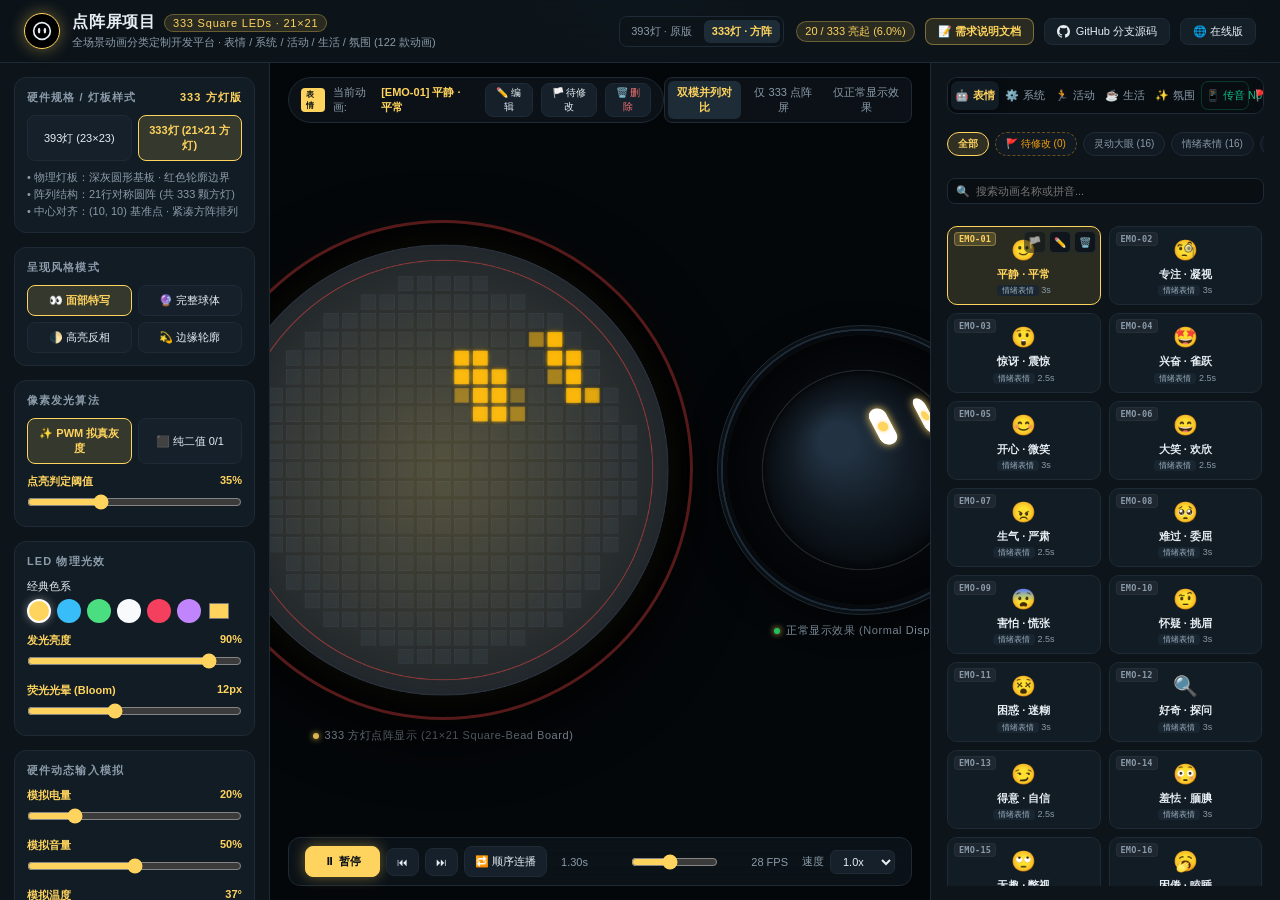
==== commit b9baaa30: "fix(matrix-333): 默认启用333方阵并修复SYS-01/SYS-04/SYS-15显示" ====
--- a/AI表情/index.htm
+++ b/AI表情/index.htm
@@ -1177,16 +1177,16 @@
         </svg>
       </div>
       <div class="brand-title">
-        <h1>点阵屏项目 <span class="badge-pill" id="headerSpecBadge">393 CSP LEDs · 23×23</span></h1>
+        <h1>点阵屏项目 <span class="badge-pill" id="headerSpecBadge">333 Square LEDs · 21×21</span></h1>
         <p>全场景动画分类定制开发平台 · 表情 / 系统 / 活动 / 生活 / 氛围 (106 款动画)</p>
       </div>
     </div>
     <div class="top-actions">
       <div class="view-modes" style="margin-right:2px" title="切换物理点阵灯板样式（393原版保持不变）">
-        <button class="view-btn active" id="topMatrix393Btn" onclick="setMatrixStyle('393')">393灯 · 原版</button>
-        <button class="view-btn" id="topMatrix333Btn" onclick="setMatrixStyle('333')">333灯 · 方阵</button>
+        <button class="view-btn" id="topMatrix393Btn" onclick="setMatrixStyle('393')">393灯 · 原版</button>
+        <button class="view-btn active" id="topMatrix333Btn" onclick="setMatrixStyle('333')">333灯 · 方阵</button>
       </div>
-      <span class="badge-pill" id="litCountBadge">0 / 393 亮起 (0%)</span>
+      <span class="badge-pill" id="litCountBadge">0 / 333 亮起 (0%)</span>
       <a class="repo-link" href="docs.html" target="_blank" style="background:rgba(255,212,94,0.12);border-color:rgba(255,212,94,0.4);color:var(--accent);font-weight:600">
         📝 需求说明文档
       </a>
@@ -1209,16 +1209,16 @@
       <div class="panel-section">
         <div class="section-title">
           <span>硬件规格 / 灯板样式</span>
-          <span id="hardwareSpecChip" style="color:var(--accent)">0707CSP</span>
+          <span id="hardwareSpecChip" style="color:var(--accent)">333 方灯版</span>
         </div>
         <div class="btn-group" style="margin-bottom:8px">
-          <button class="btn active" id="matrixStyle393Btn" onclick="setMatrixStyle('393')">393灯 (23×23)</button>
-          <button class="btn" id="matrixStyle333Btn" onclick="setMatrixStyle('333')">333灯 (21×21 方灯)</button>
+          <button class="btn" id="matrixStyle393Btn" onclick="setMatrixStyle('393')">393灯 (23×23)</button>
+          <button class="btn active" id="matrixStyle333Btn" onclick="setMatrixStyle('333')">333灯 (21×21 方灯)</button>
         </div>
         <div id="hardwareSpecText" style="font-size:11px;color:var(--muted);line-height:1.55">
-          • 物理灯板：Φ20.00mm 圆形铝基板<br>
-          • 阵列结构：23行对称圆阵 (共 393 点)<br>
-          • 中心对齐：(11, 11) 基准点坐标
+          • 物理灯板：深灰圆形基板 · 红色轮廓边界<br>
+          • 阵列结构：21行对称圆阵 (共 333 颗方灯)<br>
+          • 中心对齐：(10, 10) 基准点 · 紧凑方阵排列
         </div>
       </div>
 
@@ -1434,7 +1434,7 @@
         </div>
         <div class="view-modes">
           <button class="view-btn active" id="viewDualBtn" onclick="setViewMode('dual')">双模并列对比</button>
-          <button class="view-btn" id="viewMatrixBtn" onclick="setViewMode('matrix')">仅 393 点阵屏</button>
+          <button class="view-btn" id="viewMatrixBtn" onclick="setViewMode('matrix')">仅 333 点阵屏</button>
           <button class="view-btn" id="viewVectorBtn" onclick="setViewMode('vector')">仅正常显示效果</button>
         </div>
       </div>
@@ -1447,7 +1447,7 @@
             <canvas id="matrixCanvas" width="760" height="760"></canvas>
           </div>
           <div class="display-label" id="matrixBoardLabel">
-            <span></span> 393 物理点阵显示 (23×23 Circular Board)
+            <span></span> 333 方灯点阵显示 (21×21 Square-Bead Board)
           </div>
         </div>
 
@@ -1680,7 +1680,7 @@
     };
 
     function getActiveMatrixPreset() {
-      const key = (typeof state !== 'undefined' && state.matrixStyle && MATRIX_PRESETS[state.matrixStyle]) ? state.matrixStyle : '393';
+      const key = (typeof state !== 'undefined' && state.matrixStyle && MATRIX_PRESETS[state.matrixStyle]) ? state.matrixStyle : '333';
       return MATRIX_PRESETS[key];
     }
 
@@ -2521,9 +2521,7 @@
       const d = opt.now ? new Date(opt.now) : new Date();
       const hh = String((opt.hour !== undefined) ? opt.hour : d.getHours()).padStart(2, '0');
       const mm = String((opt.minute !== undefined) ? opt.minute : d.getMinutes()).padStart(2, '0');
-      
-      // 两排占 y=2~9、13~20；y=10、12 留白，中线连续五点。
-      clockText(hh, 2);
+      const is333 = (typeof getActiveMatrixPreset === 'function' && getActiveMatrixPreset().id === '333');
 
       // 中间 5 个点，严格居中分布 (x=9~13, 中心为 x=11)，1 秒闪一次 (500ms 亮 / 500ms 灭，支持实时走时与逐帧步进同频)
       const nowMs = (opt.now ? opt.now.getTime() : Date.now()) % 1000;
@@ -2531,17 +2529,48 @@
         ? ((frame % 12) < 6)
         : (nowMs < 500);
 
-      if (isBlinkOn) {
-        [9, 10, 11, 12, 13].forEach(x => put(x, 11));
-      }
-
-      clockText(mm, 13);
+      if (is333) {
+        // 333 方阵专属适配：5×7 圆角数字字模，占 y=3~9 与 y=13~19，x=6~16 居中，避开 y=2/y=20 窄边裁切
+        const clockDigits5x7_333 = [
+          '01110/10001/10001/10001/10001/10001/01110',
+          '00100/01100/00100/00100/00100/00100/11111',
+          '01110/10001/00001/00110/01000/10000/11111',
+          '01110/10001/00001/00110/00001/10001/01110',
+          '00010/00110/01010/10010/11111/00010/00010',
+          '11110/10000/10000/11110/00001/10001/01110',
+          '00110/01000/10000/11110/10001/10001/01110',
+          '11111/00001/00010/00100/01000/01000/01000',
+          '01110/10001/10001/01110/10001/10001/01110',
+          '01110/10001/10001/01111/00001/00010/01100'
+        ];
+        const clockText333 = (value, y) => {
+          [...value].forEach((c, i) => mask(clockDigits5x7_333[+c], 6 + i * 6, y));
+        };
+        clockText333(hh, 3);
+        if (isBlinkOn) {
+          [9, 10, 11, 12, 13].forEach(x => put(x, 11));
+        }
+        clockText333(mm, 13);
+      } else {
+        // 原版 393 保持不变：两排占 y=2~9、13~20；y=10、12 留白，中线连续五点。
+        clockText(hh, 2);
+        if (isBlinkOn) {
+          [9, 10, 11, 12, 13].forEach(x => put(x, 11));
+        }
+        clockText(mm, 13);
+      }
       break;
     }
     case 'AIRPLANE_MODE': {
+      const is333 = (typeof getActiveMatrixPreset === 'function' && getActiveMatrixPreset().id === '333');
       const travel = frame % 48;
       const dx = travel < 12 ? Math.round(-18 * (1 - travel / 12)) : travel > 35 ? Math.round((travel - 35) / 12 * 22) : 0;
-      mask('0000001000000/0000001000000/0000011100000/0000011100000/0000111110000/0011111111100/1111111111111/0000011100000/0000011100000/0000011100000/0000111110000/0001111111000', 5 + dx, 5);
+      if (is333) {
+        // 333 方阵专属：机身水平向右，从左往右飞行 (12×13 横向飞机字模)
+        mask('000001000000/000001000000/000001100000/100001100000/110001110000/111111111100/111111111111/111111111100/110001110000/100001100000/000001100000/000001000000/000001000000', 5 + dx, 5);
+      } else {
+        mask('0000001000000/0000001000000/0000011100000/0000011100000/0000111110000/0011111111100/1111111111111/0000011100000/0000011100000/0000011100000/0000111110000/0001111111000', 5 + dx, 5);
+      }
       break;
     }
     case 'POWER_SAVER': {
@@ -2654,7 +2683,8 @@
       break;
     }
     case 'BATTERY': {
-      // 横向 5×9 大字与 7×9 百分号；100% 使用窄字模，完整落在物理圆阵内。
+      // 横向 5×9 大字与百分号；393 原版使用 7×9 百分号，333 方阵使用 5×9 紧凑百分号并按 333 物理行宽居中防裁切
+      const is333 = (typeof getActiveMatrixPreset === 'function' && getActiveMatrixPreset().id === '333');
       const value = String(Math.max(0, Math.min(100, Math.round(opt.battery ?? 20))));
       const largeDigits = [
         '11111/10001/10001/10001/10001/10001/10001/10001/11111',
@@ -2682,12 +2712,20 @@
         appendGlyph(value.length === 3 ? narrowDigits[c] : largeDigits[+c], x);
         x += digitWidth + 1;
       });
-      // 百分号与数字留两列间距，按实际亮点重心选择最接近屏心的整列位置。
-      appendGlyph('1110001/1010001/1110010/0000100/0001000/0010000/0100111/1000101/1000111', x + 1);
+      if (is333) {
+        // 333 方阵专属：5×9 紧凑百分号 + 1 列间距，总宽 <= 17，完整落入 y=7~15 (最窄19列) 物理圆阵内
+        appendGlyph('11001/11001/00010/00100/00100/00100/01000/10011/10011', x);
+      } else {
+        // 原版 393 保持不变：百分号与数字留两列间距
+        appendGlyph('1110001/1010001/1110010/0000100/0001000/0010000/0100111/1000101/1000111', x + 1);
+      }
       const centerX = pixels.reduce((sum, point) => sum + point[0], 0) / pixels.length;
       const candidates = Array.from({ length: 23 }, (_, i) => i - 11)
-        .filter(offset => pixels.every(([px, py]) => Math.abs(px + offset - 11) <= (rows[py] - 1) / 2));
-      const offsetX = candidates.sort((a, b) => Math.abs(centerX + a - 11) - Math.abs(centerX + b - 11))[0];
+        .filter(offset => pixels.every(([px, py]) => {
+          const rowWidth = is333 ? (MATRIX_ROWS_333[py - 1] || 0) : (rows[py] || 0);
+          return Math.abs(px + offset - 11) <= (rowWidth - 1) / 2;
+        }));
+      const offsetX = candidates.length ? candidates.sort((a, b) => Math.abs(centerX + a - 11) - Math.abs(centerX + b - 11))[0] : 0;
       pixels.forEach(([px, py]) => put(px + offsetX, py));
       break;
     }
@@ -5265,7 +5303,7 @@
 
     /* 全局运行状态 */
     const state = {
-      matrixStyle: '393',    // '393' (原版保留不动) | '333' (新增21×21方灯样式)
+      matrixStyle: '333',    // '393' (原版保留不动) | '333' (默认21×21方灯样式)
       mode: 'face',          // 'face', 'blob', 'invert', 'contour'
       algo: 'pwm',           // 'pwm', 'binary'
       threshold: 0.35,       // 阈值
@@ -5312,6 +5350,7 @@
       initEditorCanvas();
       updatePendingUI();
       syncPendingToUrl();
+      setMatrixStyle(state.matrixStyle, { silent: true });
     }
 
     function selectMainCategory(catId) {
@@ -5658,8 +5697,8 @@
     function onSpeedChange(val) { state.speed = parseFloat(val); }
 
     /* 点阵灯板规格切换（393原版 / 333方灯版） */
-    function setMatrixStyle(styleId) {
-      const preset = MATRIX_PRESETS[styleId] || MATRIX_PRESETS['393'];
+    function setMatrixStyle(styleId, opt = {}) {
+      const preset = MATRIX_PRESETS[styleId] || MATRIX_PRESETS['333'];
       state.matrixStyle = preset.id;
       const is333 = preset.id === '333';
 
@@ -5698,11 +5737,13 @@
       if (typeof updatePowerUI === 'function') updatePowerUI();
       renderMatrix();
       updateCodeExports();
-      if (typeof editorState !== 'undefined' && editorState.active) {
+      if (!opt.silent && editorState && editorState.active) {
         drawEditorCanvas();
         drawEditorMiniPreview();
       }
-      showToast(is333 ? '已切换至 333 颗方灯点阵样式 (21×21)' : '已切换至 393 颗原版点阵样式 (23×23)');
+      if (!opt.silent) {
+        showToast(is333 ? '已切换至 333 颗方灯点阵样式 (21×21)' : '已切换至 393 颗原版点阵样式 (23×23)');
+      }
     }
 
     /* 呈现风格与参数 */
@@ -7724,9 +7765,10 @@
         }
 
         case 'AIRPLANE_MODE': {
+          const is333 = (typeof getActiveMatrixPreset === 'function' && getActiveMatrixPreset().id === '333');
           const travel=curF%48;
           const dx=travel<12?-360*(1-travel/12):travel>35?(travel-35)/12*440:0;
-          ctx.save();ctx.translate(cx+dx,cy);ctx.fillStyle=col;ctx.shadowColor=col;ctx.shadowBlur=15;
+          ctx.save();ctx.translate(cx+dx,cy);if(is333)ctx.rotate(Math.PI/2);ctx.fillStyle=col;ctx.shadowColor=col;ctx.shadowBlur=15;
           ctx.beginPath();ctx.moveTo(0,-112);ctx.quadraticCurveTo(14,-110,14,-84);ctx.lineTo(14,-20);ctx.lineTo(112,36);ctx.lineTo(112,56);ctx.lineTo(14,25);ctx.lineTo(14,76);ctx.lineTo(45,97);ctx.lineTo(45,112);ctx.lineTo(0,99);ctx.lineTo(-45,112);ctx.lineTo(-45,97);ctx.lineTo(-14,76);ctx.lineTo(-14,25);ctx.lineTo(-112,56);ctx.lineTo(-112,36);ctx.lineTo(-14,-20);ctx.lineTo(-14,-84);ctx.quadraticCurveTo(-14,-110,0,-112);ctx.fill();ctx.restore();break;
         }
         case 'POWER_SAVER': {
@@ -9715,7 +9757,7 @@
     /* ==========================================================================
        动画编辑器系统：逐帧画板、参数编辑、多帧时间轴
        ========================================================================== */
-    const editorState = {
+    var editorState = {
       active: false,
       isNew: false,
       editingAnimId: null,
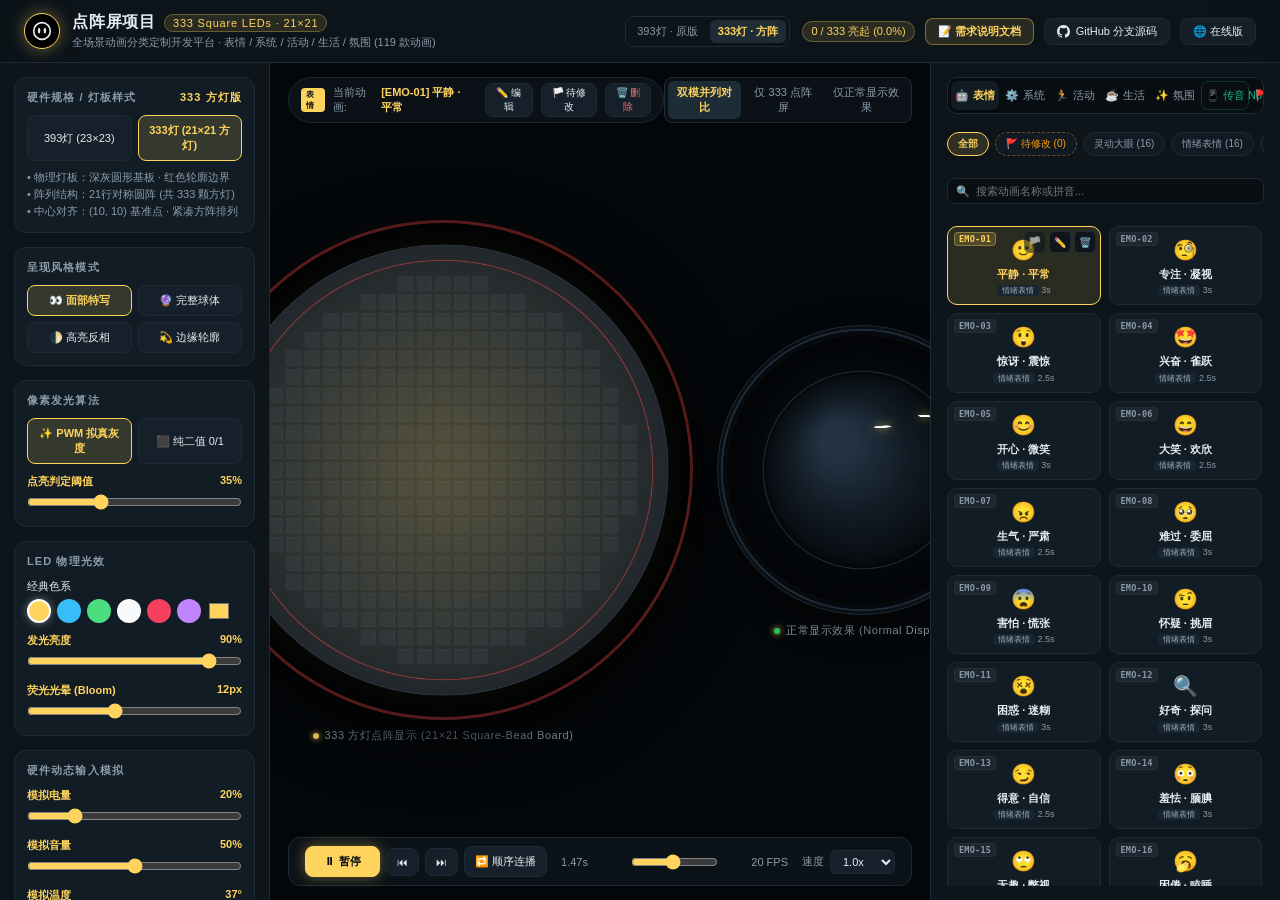
==== commit bbab14ba: "feat(matrix-333): 优化ACT-08/LIF-13~16/AMB-02并下线STEPS/WORKOUT/FIREFLY" ====
--- a/AI表情/index.htm
+++ b/AI表情/index.htm
@@ -2951,6 +2951,40 @@
       break;
     }
     case 'DOG': {
+      const is333 = (typeof getActiveMatrixPreset === 'function' && getActiveMatrixPreset().id === '333');
+      if (is333) {
+        // 333 方阵专属：重绘正面 Q 版灵动小狗 (垂耳弹跳 + 眨眼 + 吐舌 + 摇尾)
+        const earUp = (t % 12 < 4) ? 1 : 0;
+        const blink = (t % 24 >= 21);
+        const tongue = (t % 8 < 4);
+        const wag = (t % 6 < 3) ? 1 : 0;
+        const head = [
+          '00111111100',
+          '01000000010',
+          '10000000001',
+          '10110001101',
+          '10110001101',
+          '10000100001',
+          '10001110001',
+          '01000000010',
+          '00111111100'
+        ];
+        mask(head.join('/'), 6, 6);
+        if (blink) {
+          line(8, 9, 9, 9, false); line(13, 9, 14, 9, false);
+        }
+        const ey = 8 - earUp;
+        for (let dy = 0; dy < 4; dy++) {
+          put(4, ey + dy); put(5, ey + dy);
+          put(17, ey + dy); put(18, ey + dy);
+        }
+        put(8, 15); put(8, 16);
+        put(14, 15); put(14, 16);
+        line(9, 17, 13, 17);
+        if (tongue) { put(11, 13); put(11, 14); }
+        put(16 + wag, 15); put(17 + wag, 14);
+        break;
+      }
       const dog = dogPose(t);
       // 柯基：尖耳、长圆身、短腿，重新绘制独立轮廓。
       [-4, -2, 0, 2].forEach((x, i) => {
@@ -2991,6 +3025,32 @@
       break;
     }
     case 'FISH': {
+      const is333 = (typeof getActiveMatrixPreset === 'function' && getActiveMatrixPreset().id === '333');
+      if (is333) {
+        // 333 方阵专属：重绘游动金鱼 (饱满鱼身 + 镂空鱼眼 + 灵动摆尾 + 上升气泡)
+        const swimY = (t % 12 < 6) ? 0 : 1;
+        const tailSwish = (t % 8 < 4) ? 0 : 1;
+        const fishBody = [
+          '000001110000000',
+          '000111111100001',
+          '001111111110011',
+          '011001111111111',
+          '111001111111110',
+          '011111111111111',
+          '001111111110011',
+          '000111111000001'
+        ];
+        mask(fishBody.join('/'), 4, 7 + swimY);
+        if (tailSwish === 1) {
+          put(18, 8 + swimY, false); put(18, 14 + swimY, false);
+          put(17, 7 + swimY); put(17, 15 + swimY);
+        }
+        const bStep = t % 12;
+        if (bStep < 4) put(3, 8);
+        else if (bStep < 8) put(3, 6);
+        else { put(3, 5); put(4, 7); }
+        break;
+      }
       mask('00001100000000/00111110000010/01111111000110/11x11111111111/11111111111111/01111111000110/00111110000010/00001100000000', 4, 7);
       if(phase % 2) { put(18, 8, false); put(18, 14, false); put(17, 8); put(17, 14); }
       put(3, 4 + (phase % 2) * 2);
@@ -3019,10 +3079,23 @@
       break;
     }
     case 'SUCCESS': {
+      const is333 = (typeof getActiveMatrixPreset === 'function' && getActiveMatrixPreset().id === '333');
       circle(11, 11, 8);
       const n = Math.min(10, t);
-      if(n > 0) line(7, 11, Math.min(10, 7 + n), Math.min(15, 11 + n));
-      if(n > 3) line(10, 15, Math.min(16, 10 + n - 3), Math.max(7, 15 - (n - 3)));
+      if (is333) {
+        // 333 方阵专属：严格 45° 等斜率直线对号 (7,11)->(10,14)->(16,8)，居中无折弯
+        if (n > 0) {
+          const k1 = Math.min(3, n);
+          line(7, 11, 7 + k1, 11 + k1);
+        }
+        if (n > 3) {
+          const k2 = Math.min(6, n - 3);
+          line(10, 14, 10 + k2, 14 - k2);
+        }
+      } else {
+        if(n > 0) line(7, 11, Math.min(10, 7 + n), Math.min(15, 11 + n));
+        if(n > 3) line(10, 15, Math.min(16, 10 + n - 3), Math.max(7, 15 - (n - 3)));
+      }
       break;
     }
     case 'LOCK': {
@@ -3653,6 +3726,36 @@
       break;
     }
     case 'CAT': {
+      const is333 = (typeof getActiveMatrixPreset === 'function' && getActiveMatrixPreset().id === '333');
+      if (is333) {
+        // 333 方阵专属：重绘清晰镂空轮廓像素小猫 (灵动竖耳 + 眨眼 + 萌系w嘴 + 清晰胡须)
+        const twitch = (t % 16 < 4) ? 1 : 0;
+        const blink = (t % 20 >= 17);
+        const catMask = [
+          '01100000110',
+          '10010001001',
+          '10001110001',
+          '10000000001',
+          '10110001101',
+          '10110001101',
+          '10000000001',
+          '01000100010',
+          '01001010010',
+          '00110001100',
+          '00001110000'
+        ];
+        mask(catMask.join('/'), 6, 6);
+        if (twitch) {
+          put(7, 6, false); put(8, 6, false); put(7, 5); put(8, 5);
+          put(14, 6, false); put(15, 6, false); put(14, 5); put(15, 5);
+        }
+        if (blink) {
+          line(8, 10, 9, 10, false); line(13, 10, 14, 10, false);
+        }
+        put(3, 11); put(4, 11); put(3, 13); put(4, 13);
+        put(18, 11); put(19, 11); put(18, 13); put(19, 13);
+        break;
+      }
       // 猫咪头部
       circle(11, 12, 6, true);
       // 猫耳 (左耳与右耳随帧率灵动微动)
@@ -3672,6 +3775,28 @@
       break;
     }
     case 'BIRD': {
+      const is333 = (typeof getActiveMatrixPreset === 'function' && getActiveMatrixPreset().id === '333');
+      if (is333) {
+        // 333 方阵专属：重绘侧身向右飞翔小鸟 (圆润头部 + 尖喙尾羽 + 三段式振翅扑翼)
+        const stage = Math.floor((t % 12) / 3); // 0:上扬, 1:平展, 2:下扑, 3:平展
+        const wing = stage === 0 ? 0 : stage === 2 ? 2 : 1;
+        const flyY = stage === 0 ? 1 : stage === 2 ? -1 : 0;
+        const birdBody = [
+          '000000000011100',
+          '000000000110111',
+          '110001111111100',
+          '011111111111000',
+          '000000111100000'
+        ];
+        mask(birdBody.join('/'), 4, 9 + flyY);
+        const wingPts = wing === 0
+          ? [[7,6],[8,6],[8,7],[9,7],[10,7],[9,8],[10,8],[11,8],[10,9],[11,9],[12,9],[11,10]]
+          : wing === 1
+          ? [[7,9],[8,9],[9,9],[10,10],[11,10],[12,10]]
+          : [[9,13],[10,13],[11,13],[8,14],[9,14],[10,14],[7,15],[8,15],[9,15],[7,16],[8,16]];
+        wingPts.forEach(([wx, wy]) => put(wx, wy + flyY));
+        break;
+      }
       // 飞翔飞鸟扑翼
       const wingPhase = t % 12;
       box(10, 10, 3, 2, true); // 鸟身体
@@ -3710,6 +3835,38 @@
       break;
     }
     case 'CANDLE': {
+      const is333 = (typeof getActiveMatrixPreset === 'function' && getActiveMatrixPreset().id === '333');
+      if (is333) {
+        // 333 方阵专属：重绘摇曳烛火 (烛台托盘 + 滴蜡质感柱体 + 烛芯 + 镂空泪滴摇曳火苗 + 氛围星芒)
+        line(7, 19, 15, 19);
+        line(8, 20, 14, 20);
+        box(9, 12, 5, 7, true);
+        line(11, 14, 11, 17, false);
+        put(8, 13); put(8, 14); put(14, 13);
+        put(11, 11);
+
+        const cPhase = (t % 72) / 72 * Math.PI * 2;
+        const sway = Math.sin(cPhase * 2) * 0.7 + Math.sin(cPhase * 5) * 0.35;
+        const tipDx = Math.round(sway * 1.4);
+        const midDx = Math.round(sway * 0.7);
+        const tall = Math.sin(cPhase * 3 + 0.5) > 0.25 ? 1 : 0;
+
+        line(10, 10, 12, 10);
+        box(9 + midDx, 8, 5, 2, true);
+        put(11 + midDx, 8, false);
+        put(11 + midDx, 9, false);
+        line(10 + midDx, 7, 12 + midDx, 7);
+        put(11 + tipDx, 6);
+        put(11 + tipDx, 5);
+        if (tall) put(11 + tipDx, 4);
+
+        const sp = Math.floor(t / 6) % 4;
+        if (sp === 0) { put(6, 7); put(16, 9); }
+        else if (sp === 1) { put(7, 5); put(15, 7); }
+        else if (sp === 2) { put(6, 9); put(16, 6); }
+        else { put(7, 8); put(15, 5); }
+        break;
+      }
       box(9, 11, 5, 9, true);
       line(11, 9, 11, 11);
       const flame = candleFlame(t);
@@ -4972,8 +5129,6 @@
 
       /* --- 活动 / 运动健康 --- */
       { num: '#48', no: 'ACT-01', id: 'RUNNER', name: '动感奔跑者', cat: 'activity', subcat: 'fitness', icon: '🏃', frames: 12 },
-      { num: '#49', no: 'ACT-02', id: 'STEPS', name: '万步达成', cat: 'activity', subcat: 'fitness', icon: '👟', frames: 24 },
-      { num: '#50', no: 'ACT-03', id: 'WORKOUT', name: '健身律动', cat: 'activity', subcat: 'fitness', icon: '💪', frames: 16 },
       { num: '#51', no: 'ACT-04', id: 'PERSON', name: '跃动小人', cat: 'activity', subcat: 'fitness', icon: '🧍', frames: 24 },
 
       /* --- 活动 / 专注效率 --- */
@@ -5019,7 +5174,6 @@
       { num: '#80', no: 'AMB-04', id: 'ORBIT', name: '星际轨道', cat: 'ambience', subcat: 'visual', icon: '🪐', frames: 24 },
       { num: '#81', no: 'AMB-05', id: 'PULSE', name: '深空脉冲', cat: 'ambience', subcat: 'visual', icon: '◉', frames: 18 },
       { num: '#82', no: 'AMB-06', id: 'PORTAL', name: '空间传送门', cat: 'ambience', subcat: 'visual', icon: '🌀', frames: 24 },
-      { num: '#83', no: 'AMB-07', id: 'FIREFLY', name: '微光萤火', cat: 'ambience', subcat: 'visual', icon: '✨', frames: 24, isPending: true },
       { num: '#84', no: 'AMB-08', id: 'BLOOM', name: '夜色绽放', cat: 'ambience', subcat: 'visual', icon: '🌸', frames: 24 },
 
       /* --- 传音 Infinix Note 60 Pro (5G) 专属音乐律动动效 --- */
@@ -5078,8 +5232,7 @@
       'DOG',         // #73 · LIF-14 灵动小狗 (萌宠生灵)
       'FISH',        // #74 · LIF-15 游动金鱼 (萌宠生灵)
       'BIRD',        // #75 · LIF-16 飞翔小鸟 (萌宠生灵)
-      'CANDLE',      // #78 · AMB-02 摇曳烛火 (氛围灯效)
-      'FIREFLY'      // #83 · AMB-07 微光萤火 (氛围微光)
+      'CANDLE'       // #78 · AMB-02 摇曳烛火 (氛围灯效)
     ];
 
     /* 待修改项本地存储、URL状态流转与线上基准同步系统 */
@@ -9594,8 +9747,8 @@
         if (data && Array.isArray(data.animations)) {
           const loaded = [];
           for (const item of data.animations) {
-            // 彻底过滤已下线的全部游戏分类动画
-            if (item.cat === 'game' || (item.no && item.no.startsWith('GAM')) || RETIRED_GAME_IDS.has(item.id)) {
+            // 彻底过滤已下线的全部游戏分类动画及已下线的 STEPS / WORKOUT / FIREFLY
+            if (item.cat === 'game' || (item.no && item.no.startsWith('GAM')) || RETIRED_GAME_IDS.has(item.id) || item.id === 'STEPS' || item.id === 'WORKOUT' || item.id === 'FIREFLY') {
               continue;
             }
             const def = DEFAULT_ANIMATIONS.find(d => d.id === item.id);
